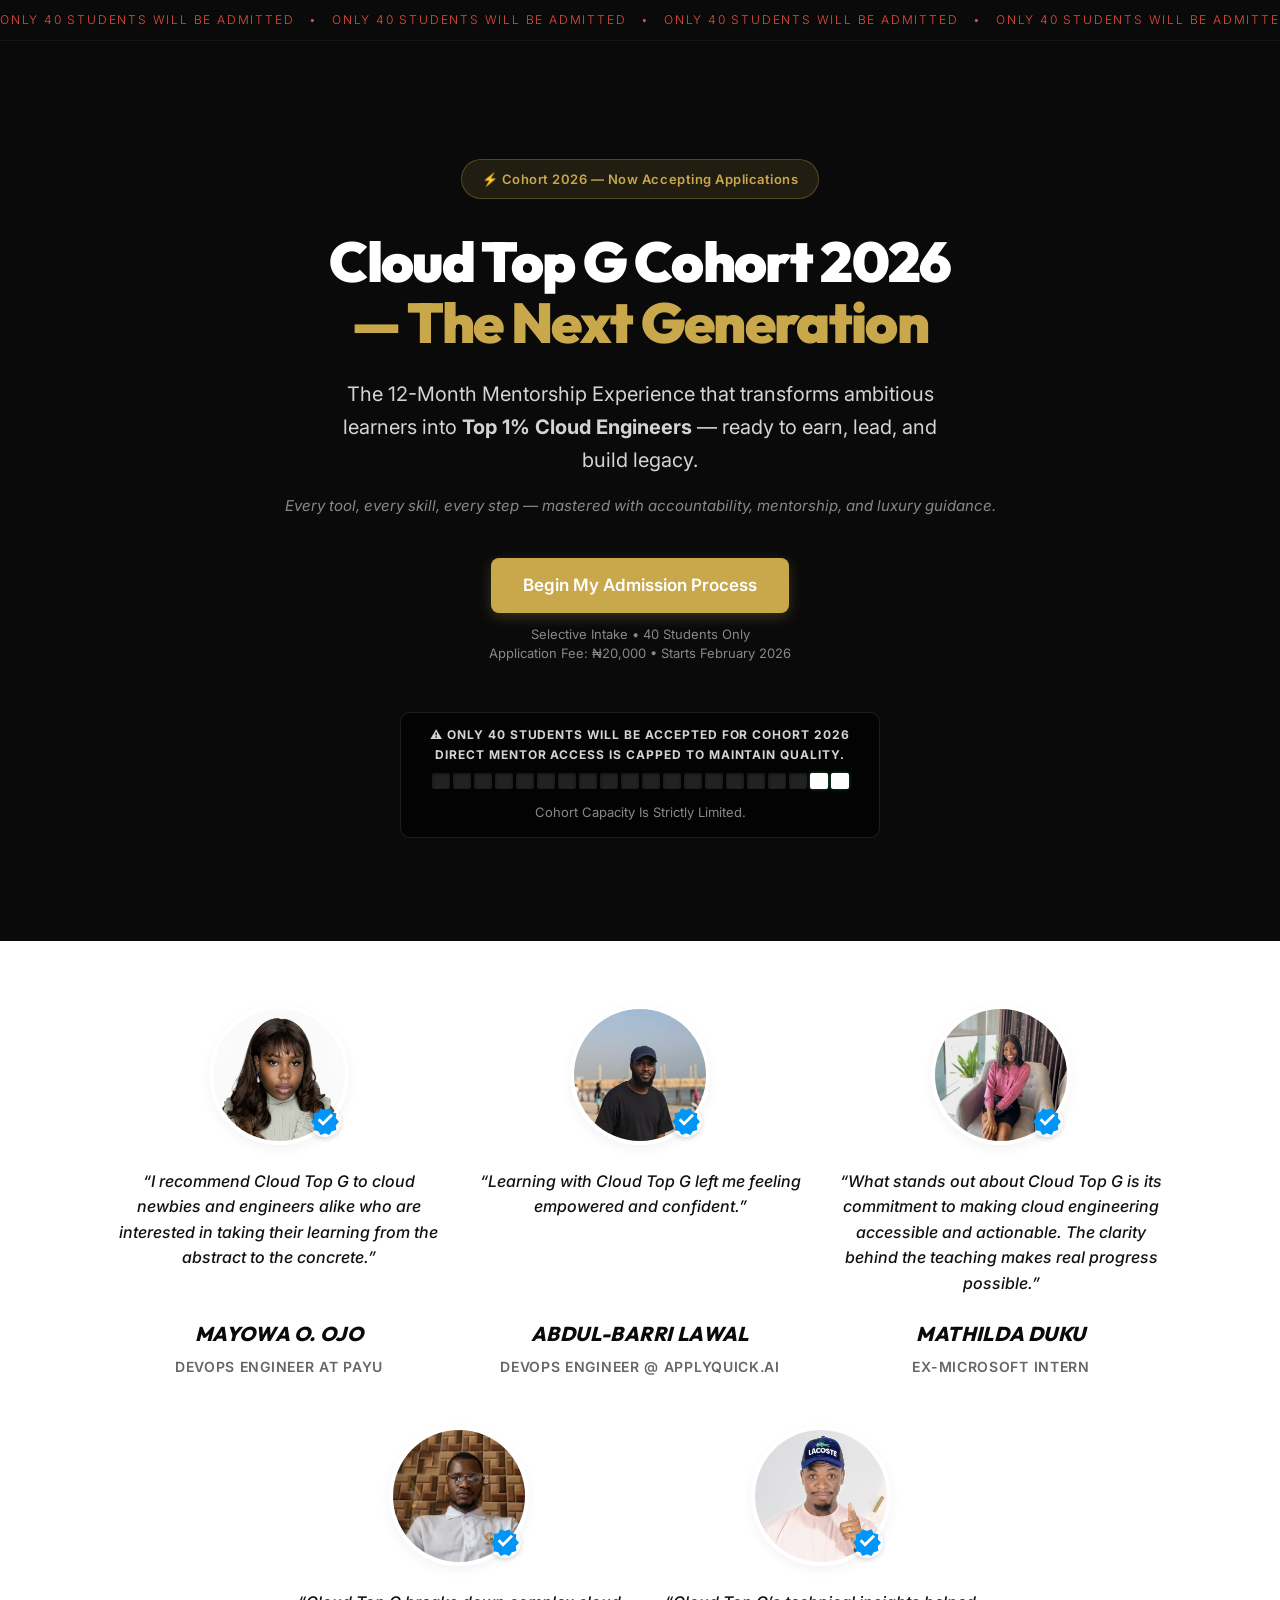
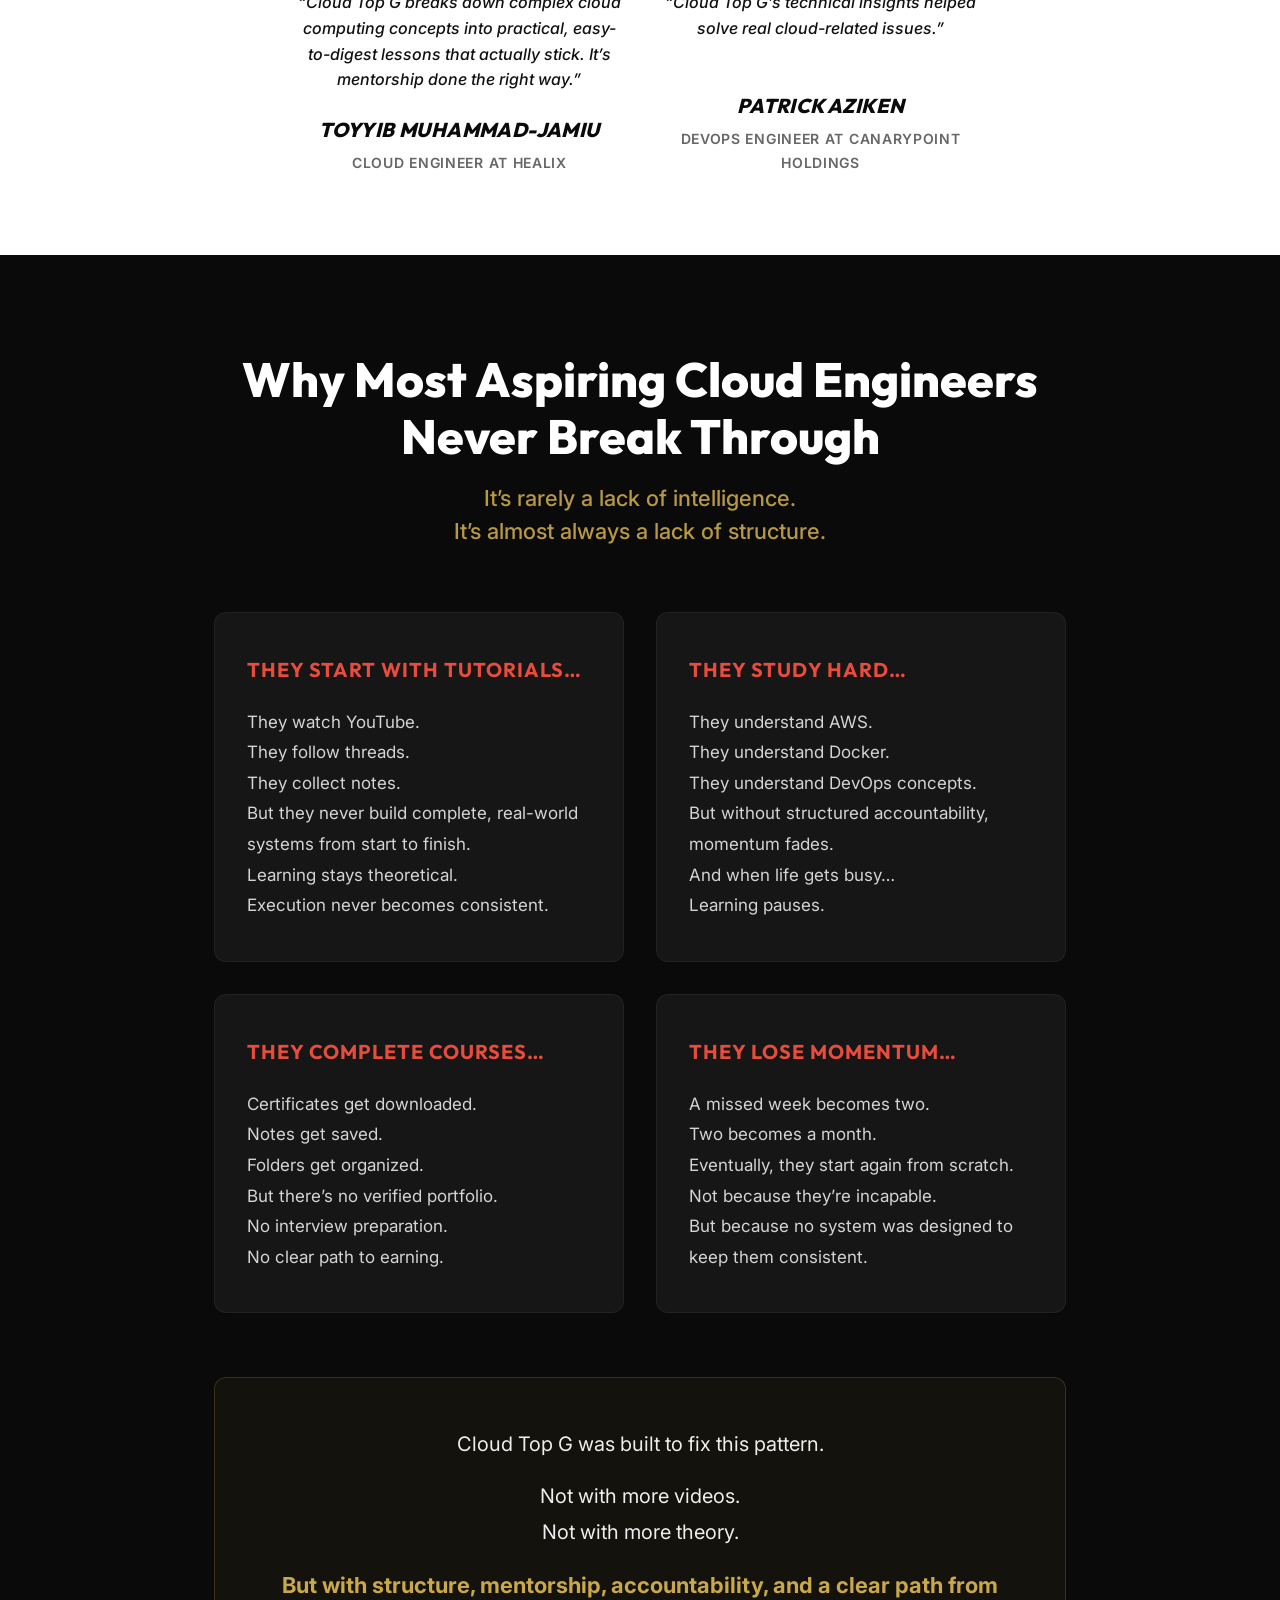
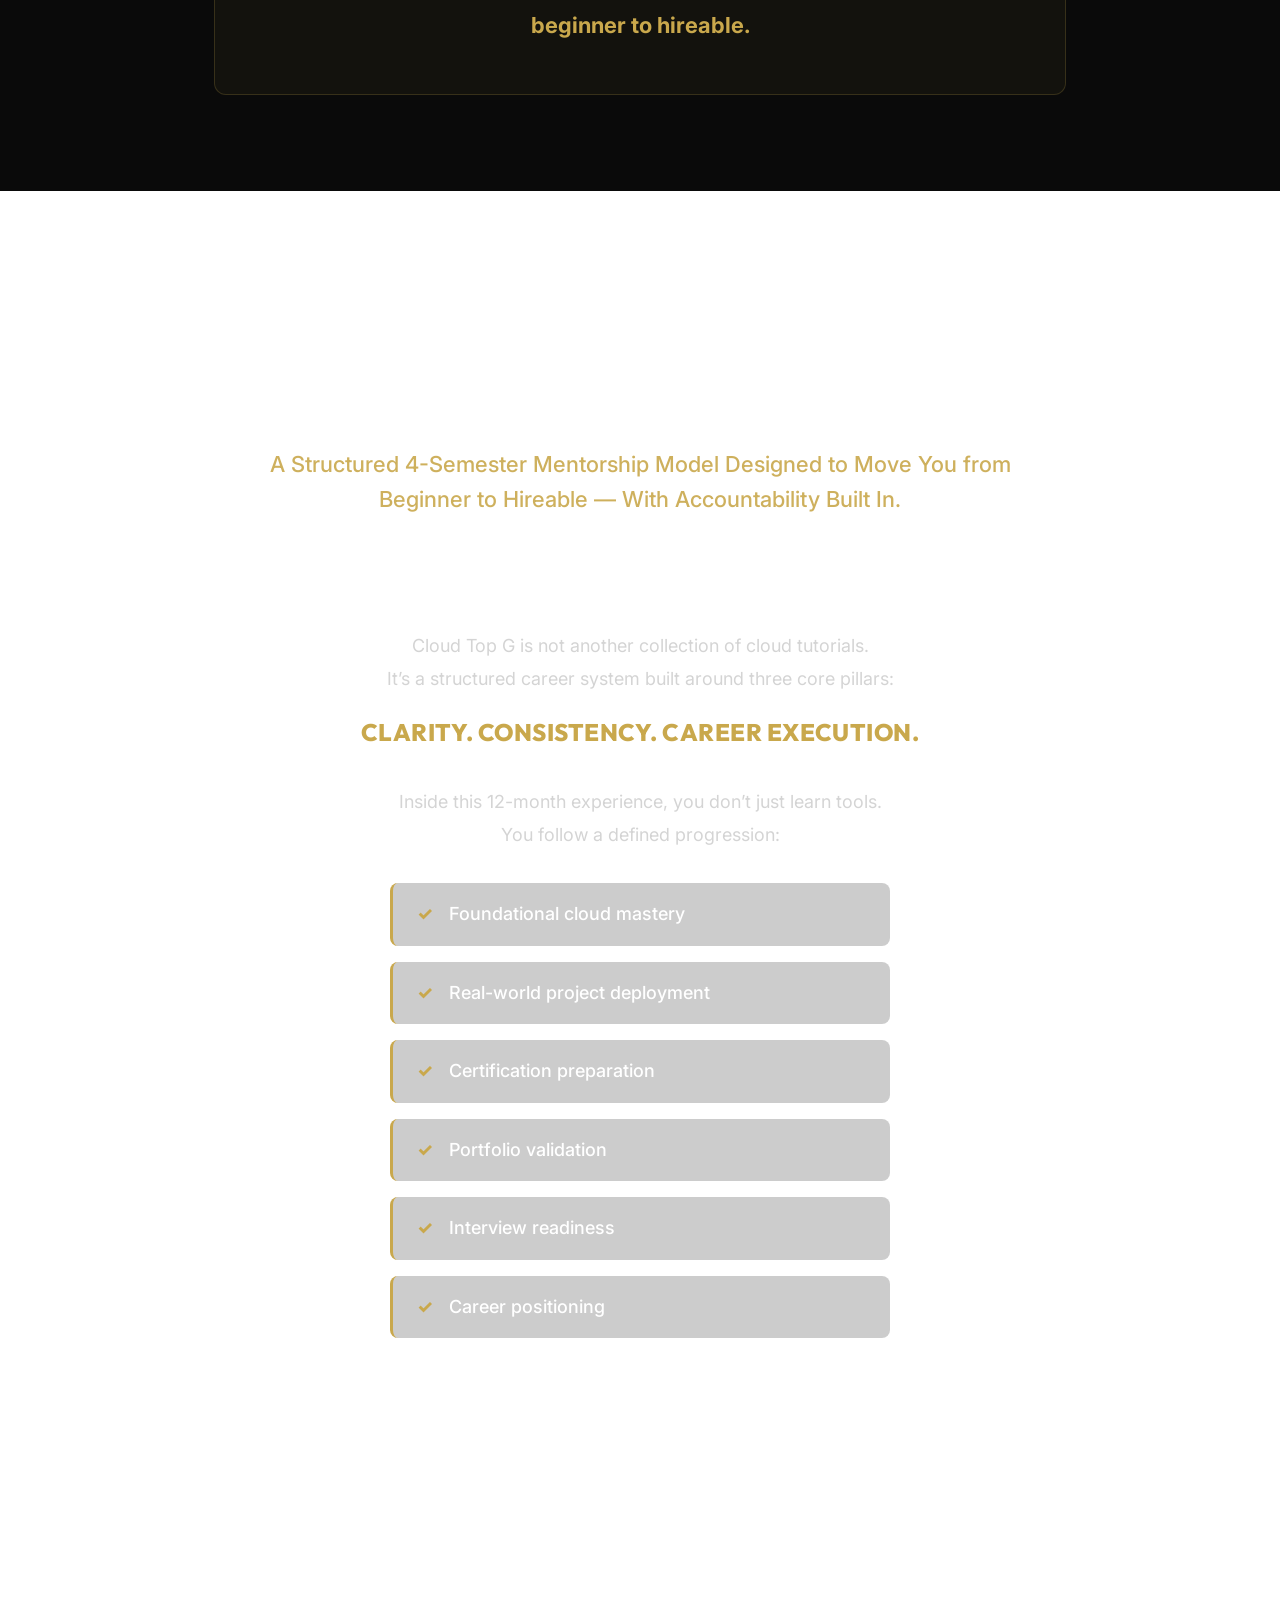
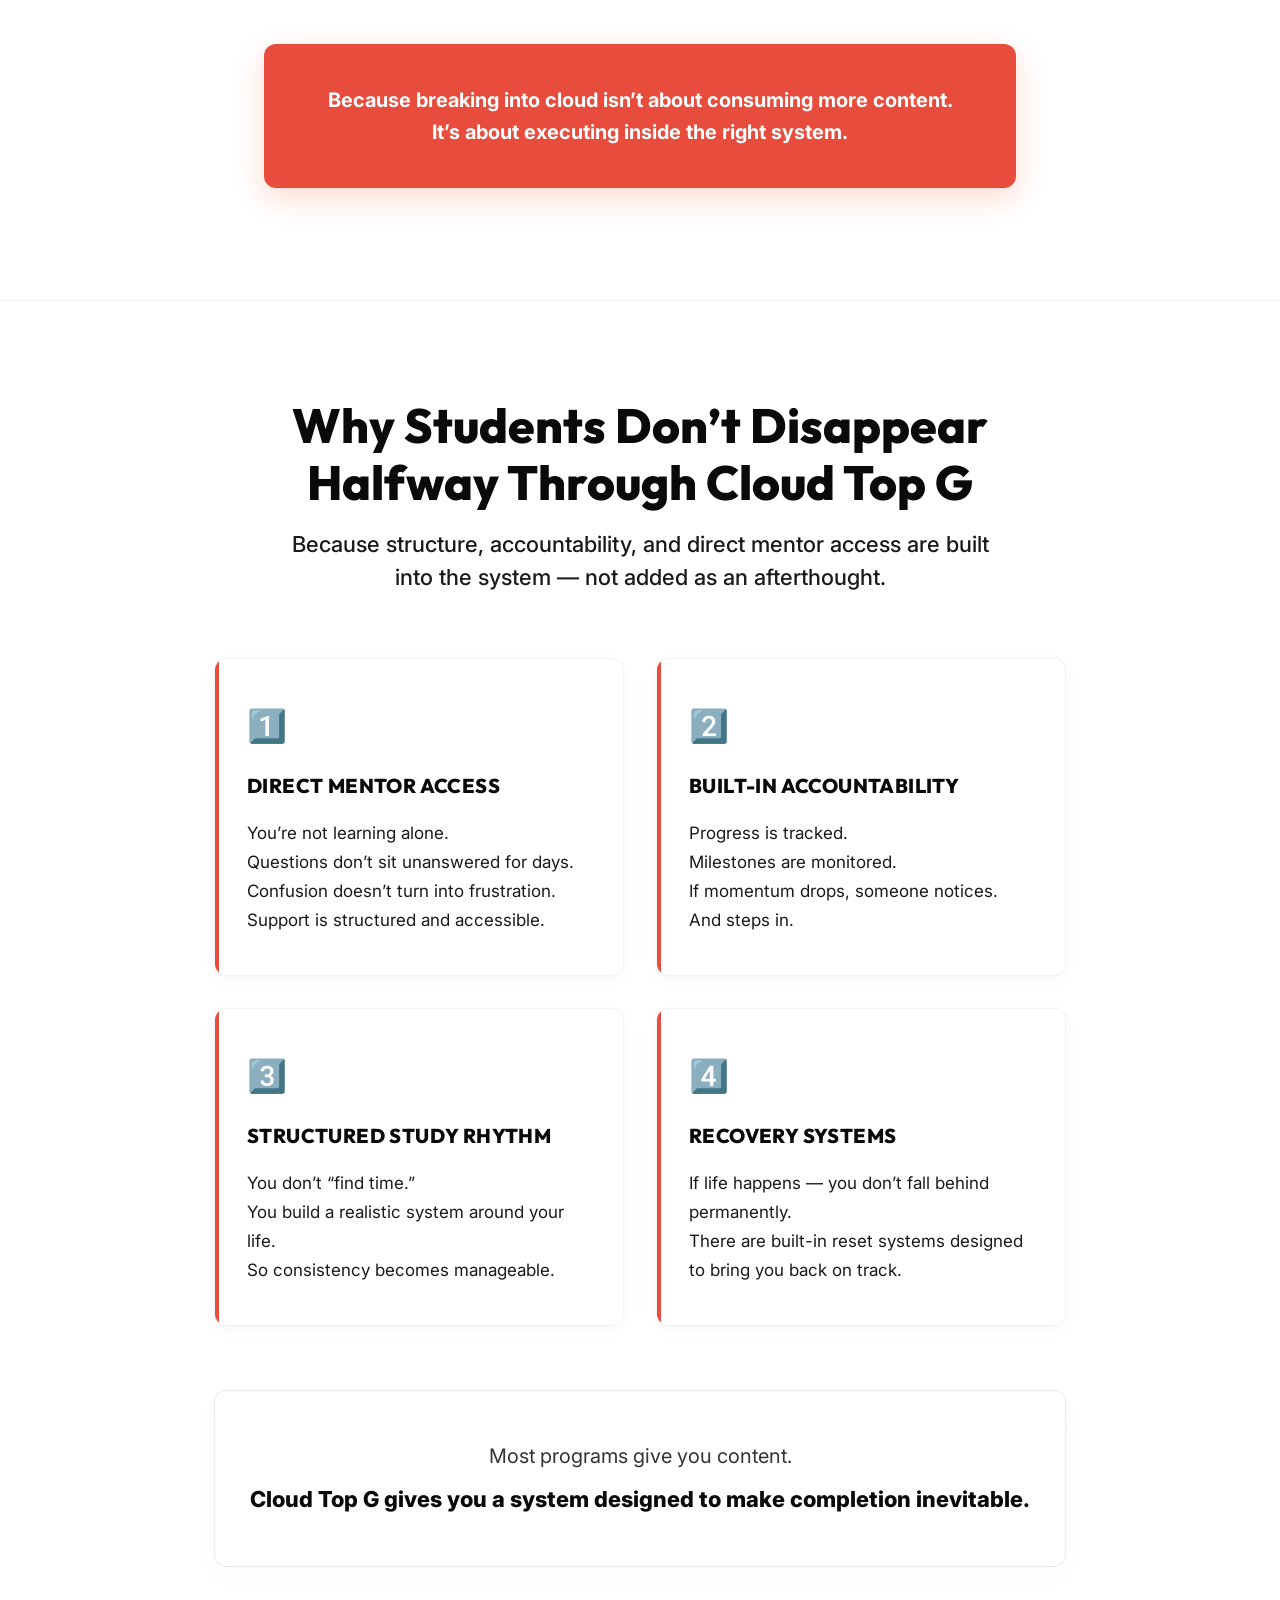
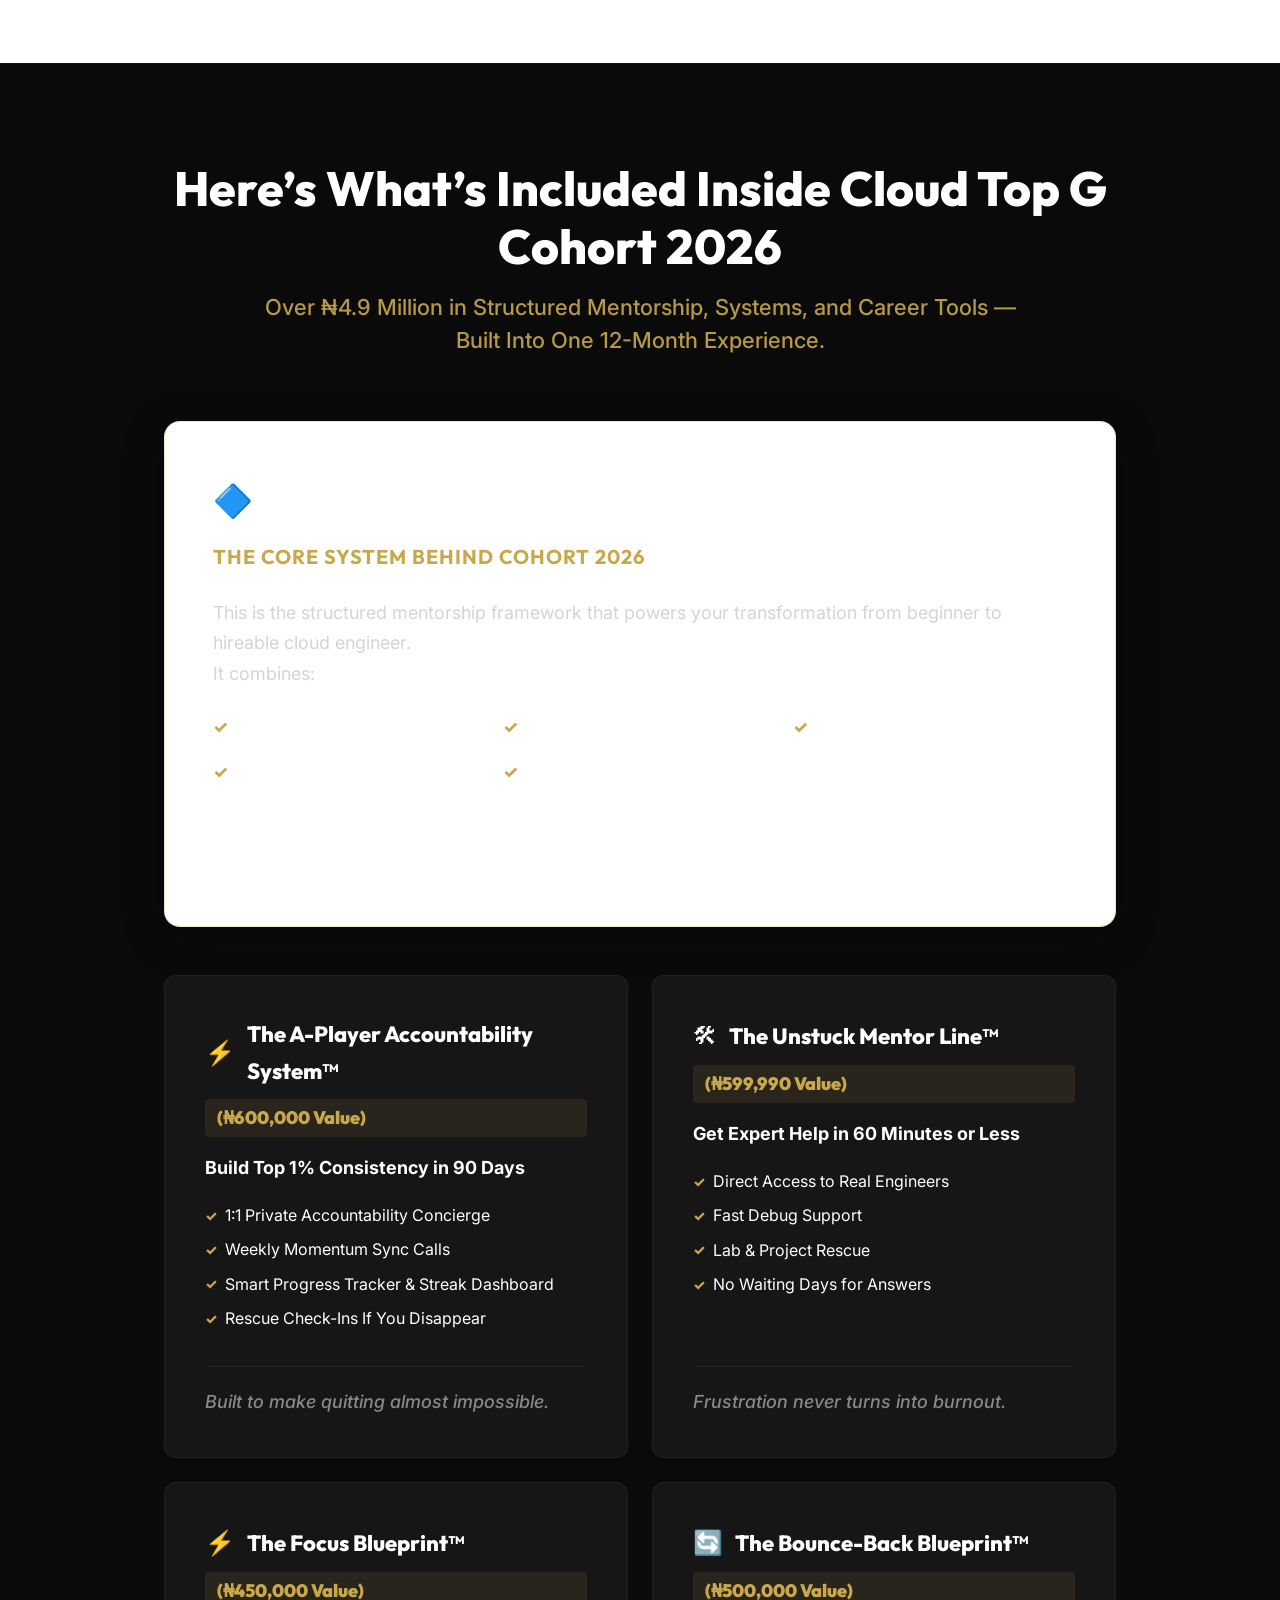
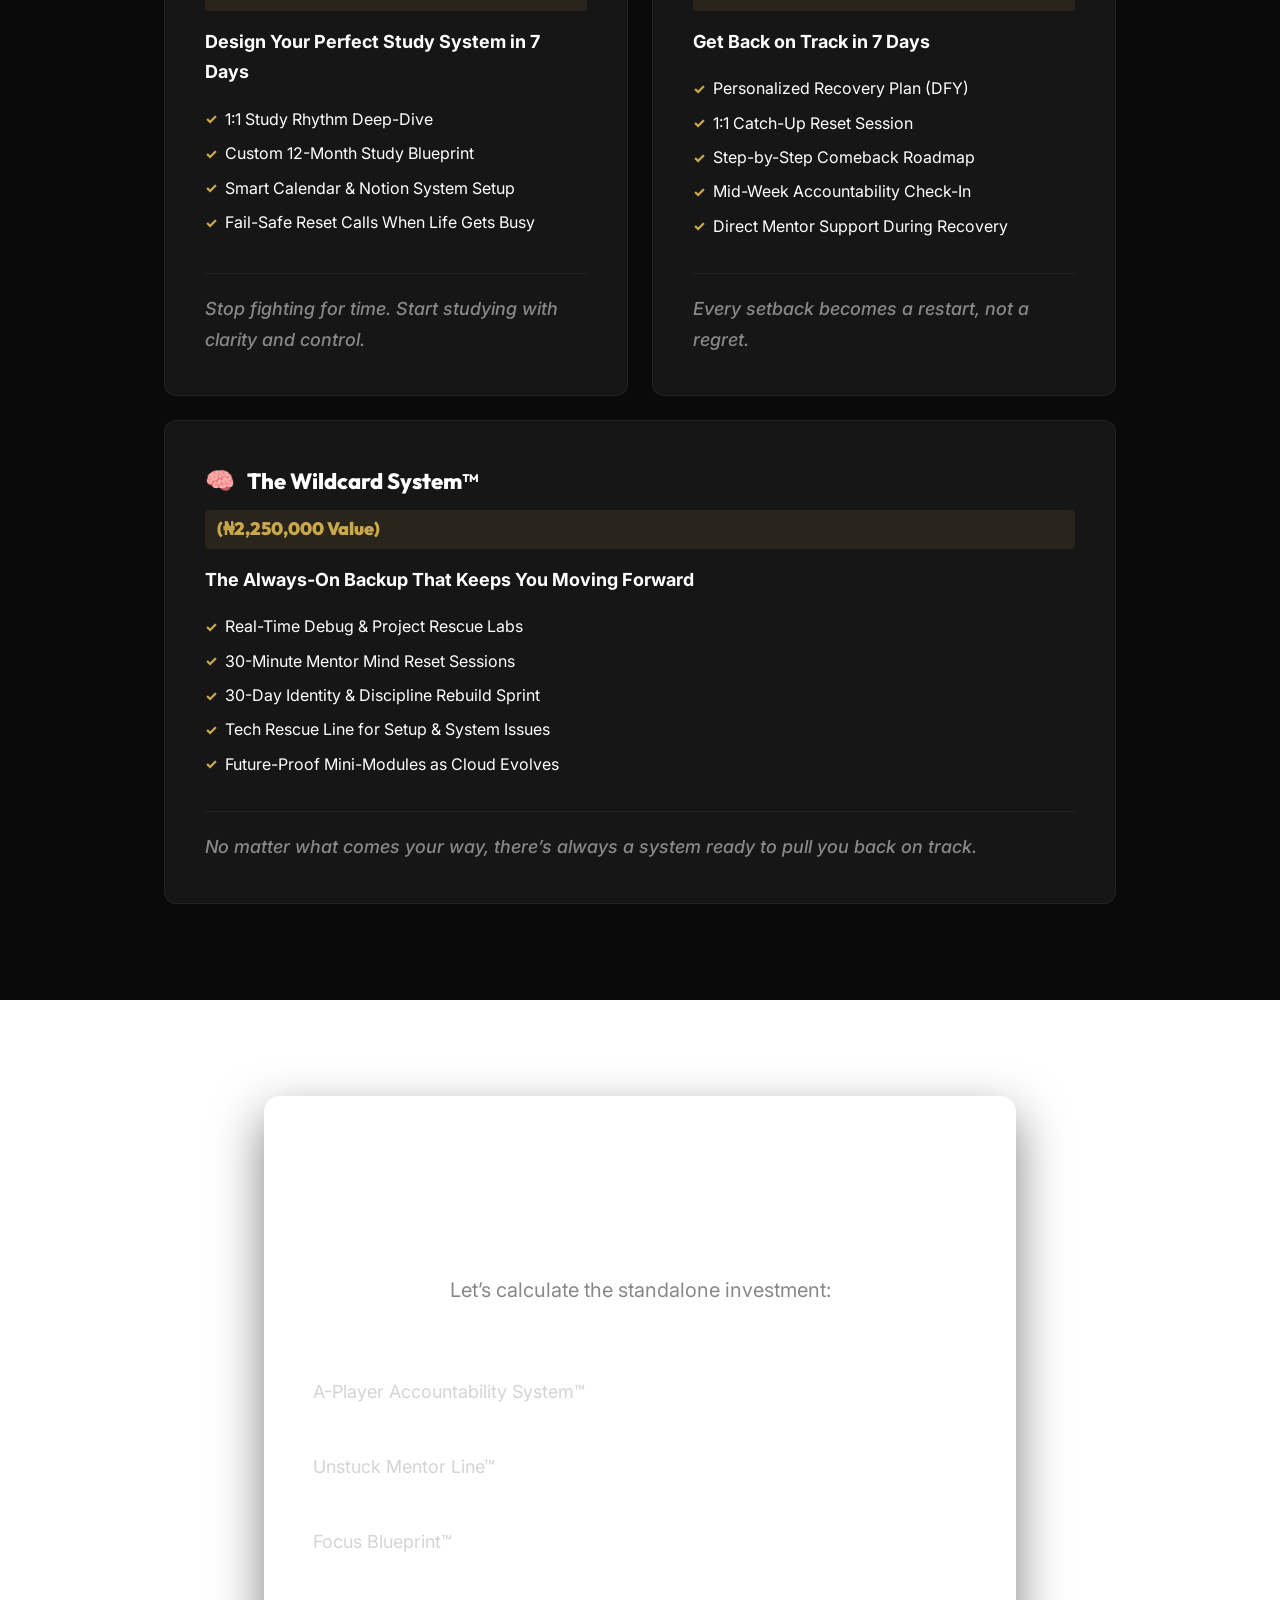
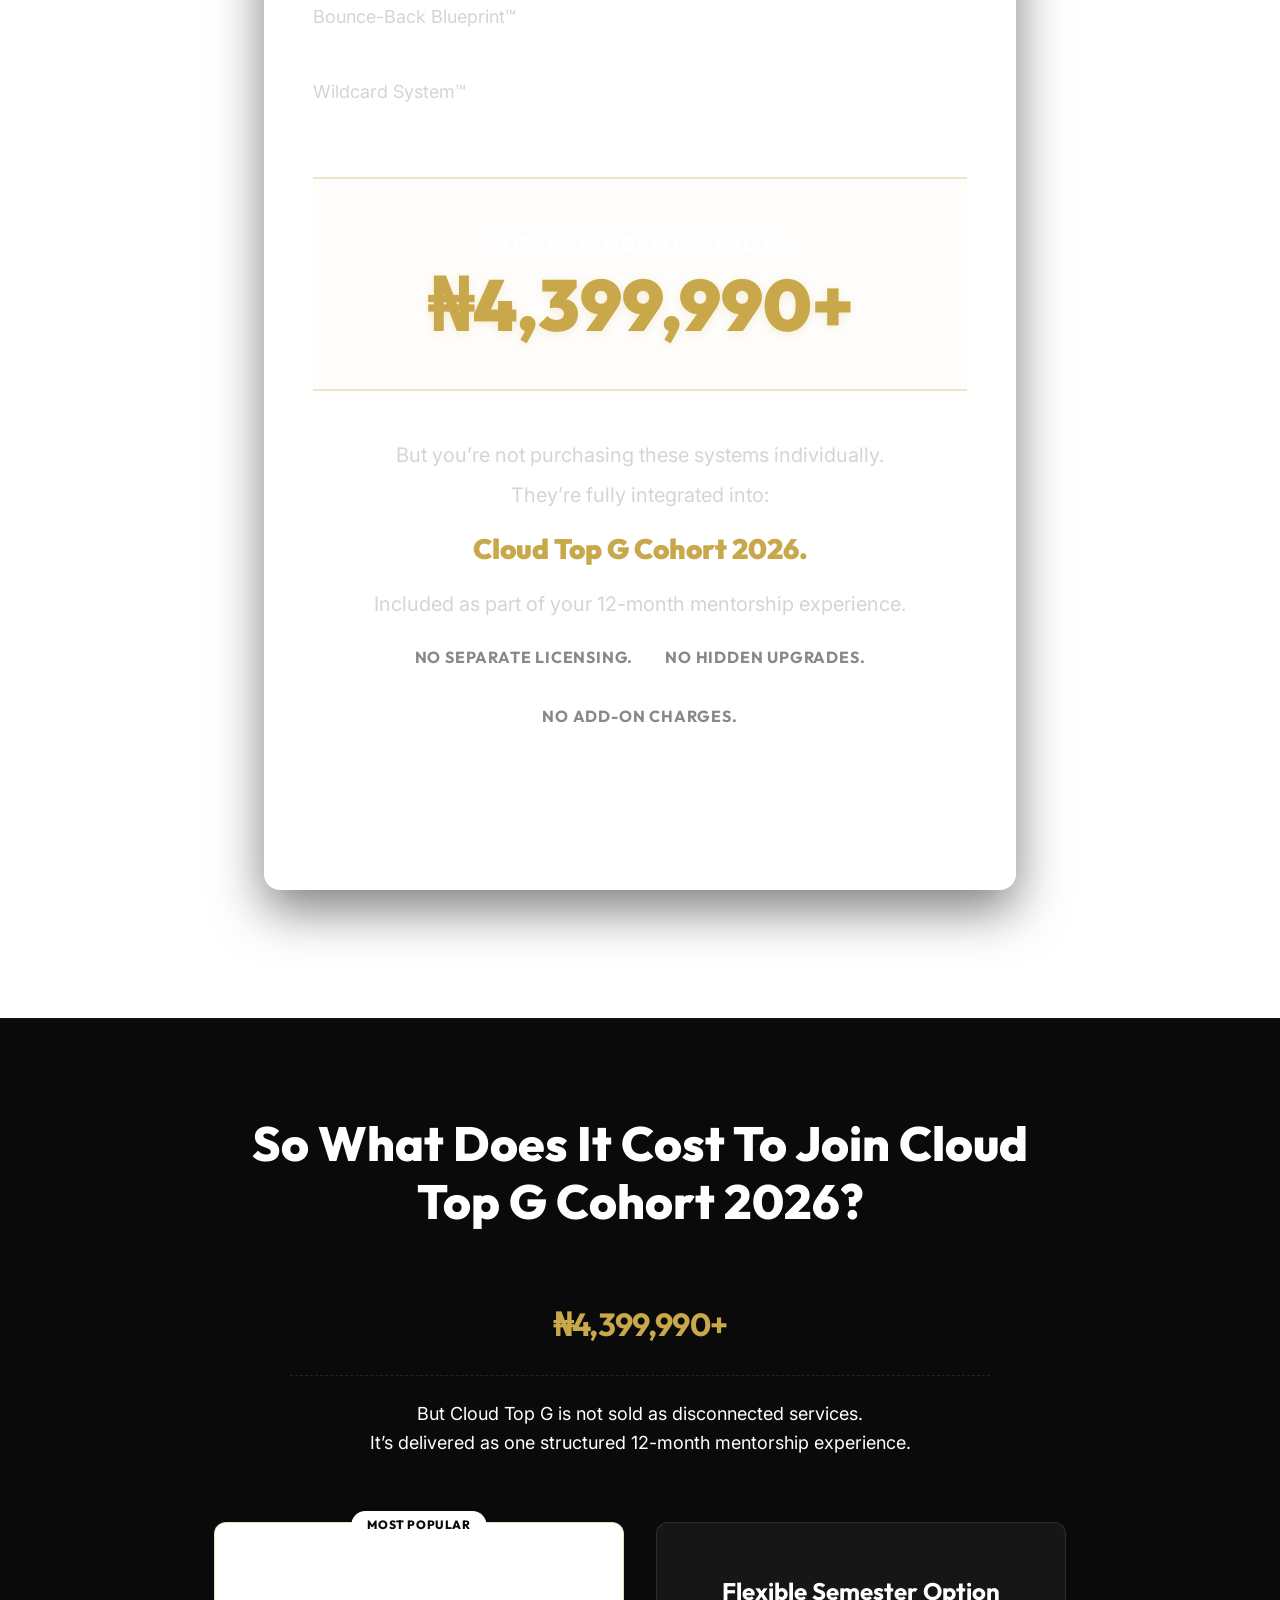
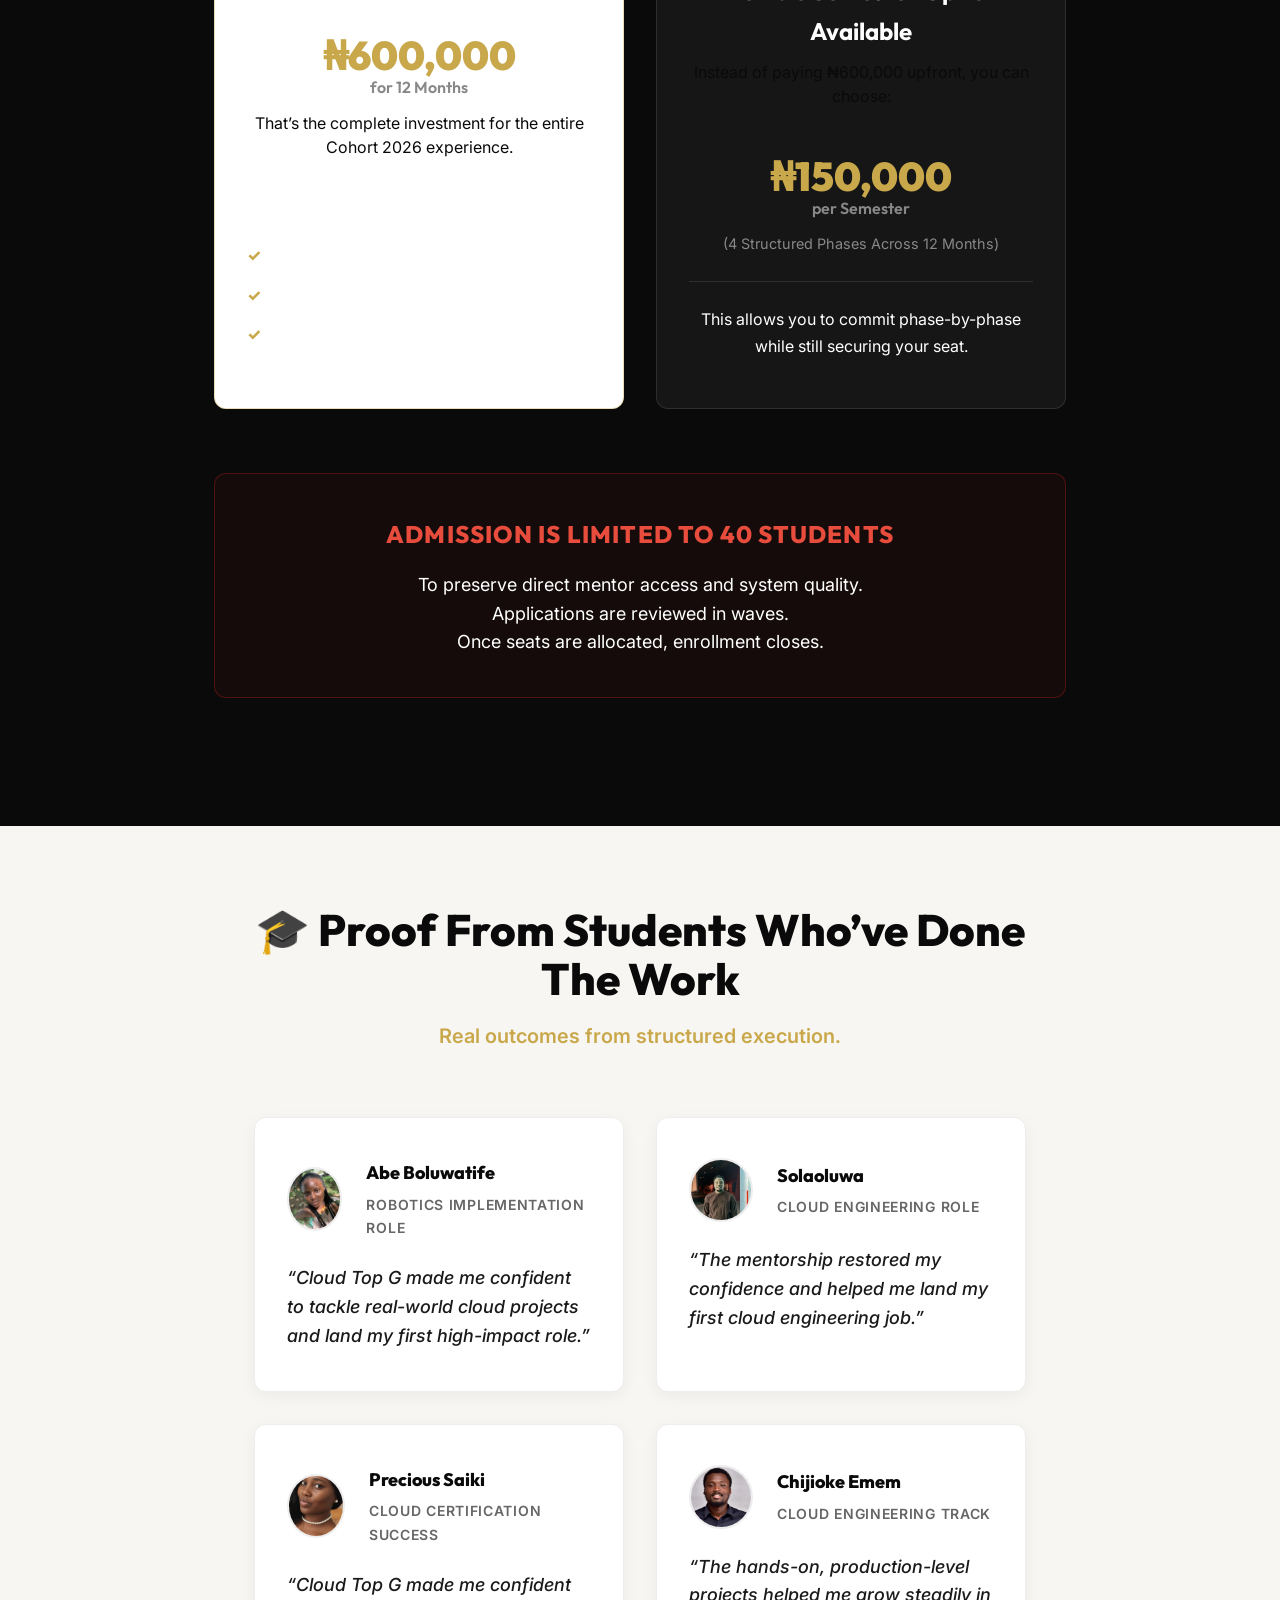
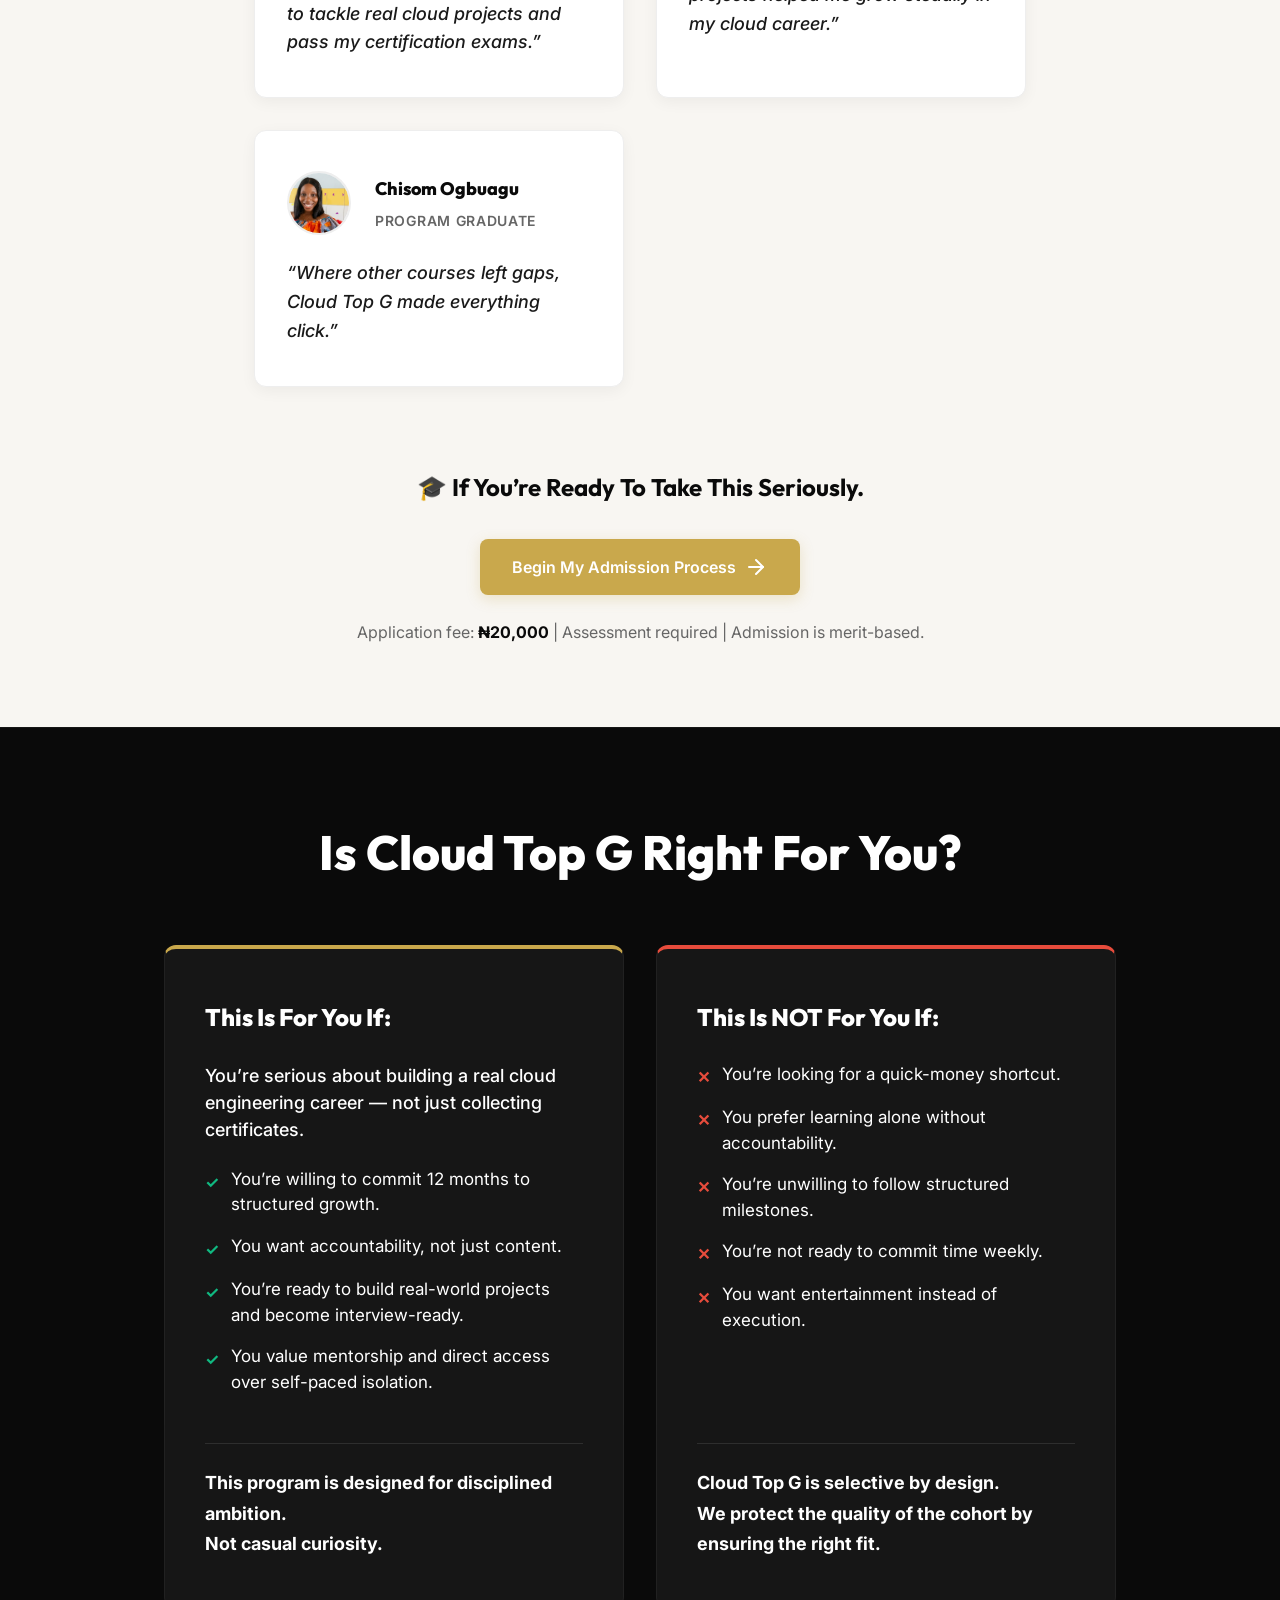
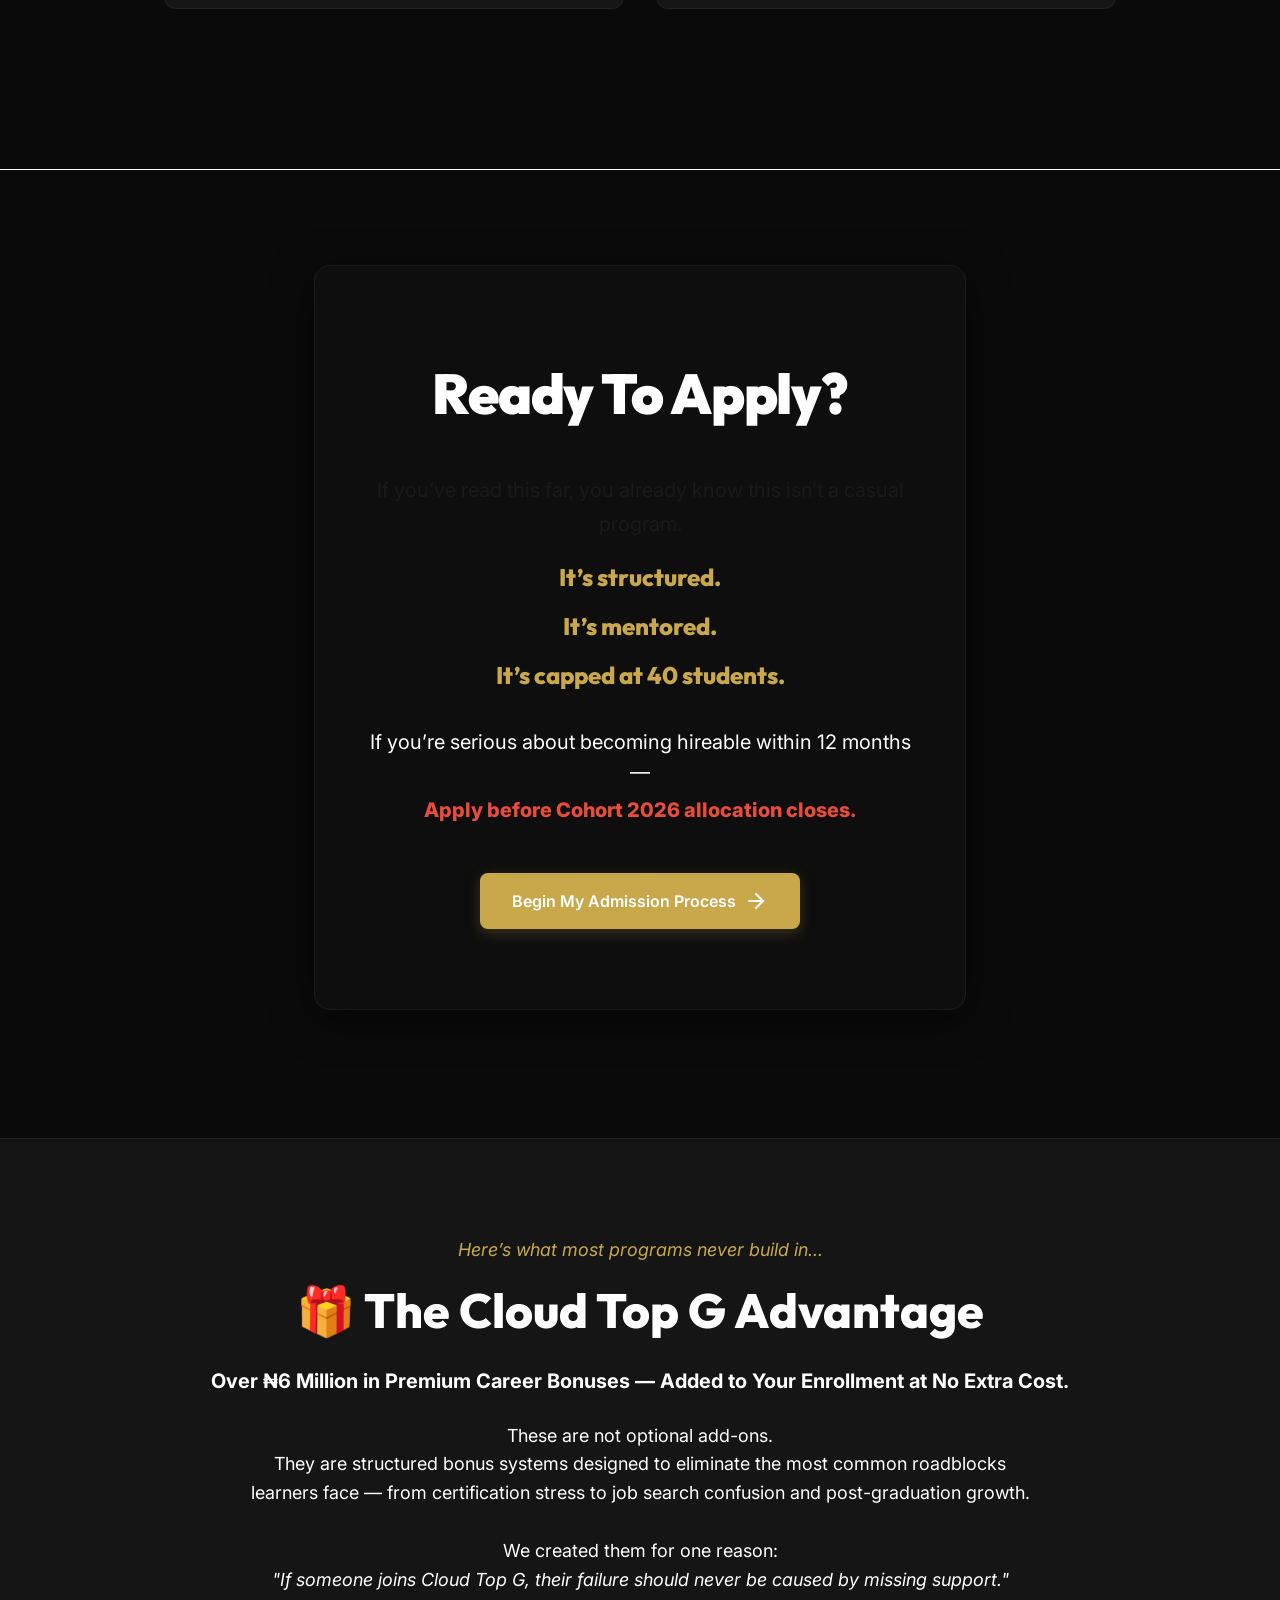
==== index.html @ 8f7044c3 "Add landing page and pre-heading ticker" ====
<!DOCTYPE html>
<html lang="en">

<head>
  <meta charset="UTF-8" />
  <meta name="viewport" content="width=device-width, initial-scale=1.0" />
  <title>Cloud Top G Cohort 2026 — The Next Generation | Become a Top 1% Cloud Engineer</title>
  <meta name="description"
    content="The 12-Month Mentorship Experience that transforms ambitious learners into Top 1% Cloud Engineers. Apply now — limited seats for Cohort 2026." />
  <link rel="preconnect" href="https://fonts.googleapis.com" />
  <link rel="preconnect" href="https://fonts.gstatic.com" crossorigin />
  <link
    href="https://fonts.googleapis.com/css2?family=Inter:wght@400;500;600;700;800;900&family=Outfit:wght@600;700;800;900&display=swap"
    rel="stylesheet" />
  <link rel="stylesheet" href="style.css" />
</head>

<body>

  <!-- ═══════════════════════════════════════════════════════════ -->
  <!-- PRE-HEADING TICKER                                          -->
  <!-- ═══════════════════════════════════════════════════════════ -->
  <div class="pre-heading-ticker">
    <div class="pre-heading-ticker__text">
      Only 40 Students Will Be Admitted &nbsp; • &nbsp; Only 40 Students Will Be Admitted &nbsp; • &nbsp; Only 40
      Students Will Be Admitted &nbsp; • &nbsp; Only 40 Students Will Be Admitted
    </div>
  </div>

  <!-- ═══════════════════════════════════════════════════════════ -->
  <!-- SECTION 1 — THE HOOK (Hero)                                -->
  <!-- ═══════════════════════════════════════════════════════════ -->
  <section id="hero" class="hero">
    <div class="hero__glow"></div>
    <div class="container hero__inner">
      <span class="hero__badge">⚡ Cohort 2026 — Now Accepting Applications</span>
      <h1 class="hero__headline">
        Cloud Top G Cohort 2026<br />
        <span class="gold-text">— The Next Generation</span>
      </h1>
      <p class="hero__subheadline">
        The 12-Month Mentorship Experience that transforms ambitious learners into <strong>Top 1% Cloud
          Engineers</strong> — ready to earn, lead, and build legacy.
      </p>
      <p class="hero__brandline">
        Every tool, every skill, every step — mastered with accountability, mentorship, and luxury guidance.
      </p>
      <a href="#apply" class="btn btn--primary btn--lg hero__cta">
        Begin My Admission Process
      </a>
      <p class="hero__microcopy" style="margin-top: 0.75rem; margin-bottom: 2rem; line-height: 1.5;">
        Selective Intake • 40 Students Only<br />
        Application Fee: ₦20,000 • Starts February 2026
      </p>
      <div class="urgency-banner">
        <p class="urgency-banner__text">
          ⚠️ Only 40 Students Will Be Accepted for Cohort 2026<br />
          Direct Mentor Access Is Capped to Maintain Quality.
        </p>
        <div class="battery-meter">
          <!-- 18 Dark Segments -->
          <span class="battery-block filled"></span>
          <span class="battery-block filled"></span>
          <span class="battery-block filled"></span>
          <span class="battery-block filled"></span>
          <span class="battery-block filled"></span>
          <span class="battery-block filled"></span>
          <span class="battery-block filled"></span>
          <span class="battery-block filled"></span>
          <span class="battery-block filled"></span>
          <span class="battery-block filled"></span>
          <span class="battery-block filled"></span>
          <span class="battery-block filled"></span>
          <span class="battery-block filled"></span>
          <span class="battery-block filled"></span>
          <span class="battery-block filled"></span>
          <span class="battery-block filled"></span>
          <span class="battery-block filled"></span>
          <span class="battery-block filled"></span>
          <!-- 2 Green Segments -->
          <span class="battery-block remaining blink">✓</span>
          <span class="battery-block remaining">✓</span>
        </div>
        <p class="hero__microcopy" style="margin-top: 0.75rem; color: var(--gray-400);">Cohort Capacity Is Strictly
          Limited.</p>
      </div>
    </div>
  </section>

  <!-- ═══════════════════════════════════════════════════════════ -->
  <!-- SECTION 1B — REFERENCES / TESTIMONIALS                     -->
  <!-- ═══════════════════════════════════════════════════════════ -->
  <section class="references-section">
    <div class="container references-container">
      <div class="references-grid">
        <!-- Item 1 -->
        <div class="reference-card">
          <div class="reference-card__img-wrap">
            <img src="Tools/References/Mayowa-Ojo.png" alt="Mayowa O. Ojo">
            <div class="verified-badge">
              <svg viewBox="0 0 24 24" fill="none" xmlns="http://www.w3.org/2000/svg">
                <path
                  d="M22.5 12.5L20.1 9.8L20.5 6.2L17.1 5.4L15.3 2.5L12 3.8L8.7 2.5L6.9 5.4L3.5 6.2L3.9 9.8L1.5 12.5L3.9 15.2L3.5 18.8L6.9 19.6L8.7 22.5L12 21.2L15.3 22.5L17.1 19.6L20.5 18.8L20.1 15.2L22.5 12.5Z"
                  fill="#0095F6" />
                <path d="M10.5 15.5L6.5 11.5L8 10L10.5 12.5L16.5 6.5L18 8L10.5 15.5Z" fill="white" />
              </svg>
            </div>
          </div>
          <p class="reference-quote">&ldquo;I recommend Cloud Top G to cloud newbies and engineers alike who are
            interested in taking their learning from the abstract to the concrete.&rdquo;</p>
          <p class="reference-name">MAYOWA O. OJO</p>
          <p class="reference-title">DEVOPS ENGINEER AT PAYU</p>
        </div>

        <!-- Item 2 -->
        <div class="reference-card">
          <div class="reference-card__img-wrap">
            <img src="Tools/References/Abdul-Barri-Lawal.png" alt="Abdul-Barri Lawal">
            <div class="verified-badge">
              <svg viewBox="0 0 24 24" fill="none" xmlns="http://www.w3.org/2000/svg">
                <path
                  d="M22.5 12.5L20.1 9.8L20.5 6.2L17.1 5.4L15.3 2.5L12 3.8L8.7 2.5L6.9 5.4L3.5 6.2L3.9 9.8L1.5 12.5L3.9 15.2L3.5 18.8L6.9 19.6L8.7 22.5L12 21.2L15.3 22.5L17.1 19.6L20.5 18.8L20.1 15.2L22.5 12.5Z"
                  fill="#0095F6" />
                <path d="M10.5 15.5L6.5 11.5L8 10L10.5 12.5L16.5 6.5L18 8L10.5 15.5Z" fill="white" />
              </svg>
            </div>
          </div>
          <p class="reference-quote">&ldquo;Learning with Cloud Top G left me feeling empowered and confident.&rdquo;
          </p>
          <p class="reference-name">ABDUL-BARRI LAWAL</p>
          <p class="reference-title">DEVOPS ENGINEER @ APPLYQUICK.AI</p>
        </div>

        <!-- Item 3 -->
        <div class="reference-card">
          <div class="reference-card__img-wrap">
            <img src="Tools/References/Mathilda-Duku.png" alt="Mathilda Duku">
            <div class="verified-badge">
              <svg viewBox="0 0 24 24" fill="none" xmlns="http://www.w3.org/2000/svg">
                <path
                  d="M22.5 12.5L20.1 9.8L20.5 6.2L17.1 5.4L15.3 2.5L12 3.8L8.7 2.5L6.9 5.4L3.5 6.2L3.9 9.8L1.5 12.5L3.9 15.2L3.5 18.8L6.9 19.6L8.7 22.5L12 21.2L15.3 22.5L17.1 19.6L20.5 18.8L20.1 15.2L22.5 12.5Z"
                  fill="#0095F6" />
                <path d="M10.5 15.5L6.5 11.5L8 10L10.5 12.5L16.5 6.5L18 8L10.5 15.5Z" fill="white" />
              </svg>
            </div>
          </div>
          <p class="reference-quote">&ldquo;What stands out about Cloud Top G is its commitment to making cloud
            engineering accessible and actionable. The clarity behind the teaching makes real progress possible.&rdquo;
          </p>
          <p class="reference-name">MATHILDA DUKU</p>
          <p class="reference-title">EX-MICROSOFT INTERN</p>
        </div>

        <!-- Item 4 -->
        <div class="reference-card">
          <div class="reference-card__img-wrap">
            <img src="Tools/References/Toyyib-Muhammad-Jamiu.png" alt="Toyyib Muhammad-Jamiu">
            <div class="verified-badge">
              <svg viewBox="0 0 24 24" fill="none" xmlns="http://www.w3.org/2000/svg">
                <path
                  d="M22.5 12.5L20.1 9.8L20.5 6.2L17.1 5.4L15.3 2.5L12 3.8L8.7 2.5L6.9 5.4L3.5 6.2L3.9 9.8L1.5 12.5L3.9 15.2L3.5 18.8L6.9 19.6L8.7 22.5L12 21.2L15.3 22.5L17.1 19.6L20.5 18.8L20.1 15.2L22.5 12.5Z"
                  fill="#0095F6" />
                <path d="M10.5 15.5L6.5 11.5L8 10L10.5 12.5L16.5 6.5L18 8L10.5 15.5Z" fill="white" />
              </svg>
            </div>
          </div>
          <p class="reference-quote">&ldquo;Cloud Top G breaks down complex cloud computing concepts into practical,
            easy-to-digest lessons that actually stick. It’s mentorship done the right way.&rdquo;</p>
          <p class="reference-name">TOYYIB MUHAMMAD-JAMIU</p>
          <p class="reference-title">CLOUD ENGINEER AT HEALIX</p>
        </div>

        <!-- Item 5 -->
        <div class="reference-card">
          <div class="reference-card__img-wrap">
            <img src="Tools/References/Patrick-Aziken.png" alt="Patrick Aziken">
            <div class="verified-badge">
              <svg viewBox="0 0 24 24" fill="none" xmlns="http://www.w3.org/2000/svg">
                <path
                  d="M22.5 12.5L20.1 9.8L20.5 6.2L17.1 5.4L15.3 2.5L12 3.8L8.7 2.5L6.9 5.4L3.5 6.2L3.9 9.8L1.5 12.5L3.9 15.2L3.5 18.8L6.9 19.6L8.7 22.5L12 21.2L15.3 22.5L17.1 19.6L20.5 18.8L20.1 15.2L22.5 12.5Z"
                  fill="#0095F6" />
                <path d="M10.5 15.5L6.5 11.5L8 10L10.5 12.5L16.5 6.5L18 8L10.5 15.5Z" fill="white" />
              </svg>
            </div>
          </div>
          <p class="reference-quote">&ldquo;Cloud Top G’s technical insights helped solve real cloud-related
            issues.&rdquo;</p>
          <p class="reference-name">PATRICK AZIKEN</p>
          <p class="reference-title">DEVOPS ENGINEER AT CANARYPOINT HOLDINGS</p>
        </div>
      </div>
    </div>
  </section>

  <!-- ═══════════════════════════════════════════════════════════ -->
  <!-- SECTION 1C — THE PROBLEM PATTERN                           -->
  <!-- ═══════════════════════════════════════════════════════════ -->
  <section class="problem-pattern">
    <div class="container problem-pattern__container">
      <h2 class="problem-pattern__headline">Why Most Aspiring Cloud Engineers Never Break Through</h2>
      <h3 class="problem-pattern__subheading">It’s rarely a lack of intelligence.<br>It’s almost always a lack of
        structure.</h3>

      <div class="problem-pattern__grid">
        <!-- Block 1 -->
        <div class="problem-card fade-in">
          <h4 class="problem-card__heading">They Start With Tutorials…</h4>
          <p class="problem-card__body">
            They watch YouTube.<br>
            They follow threads.<br>
            They collect notes.<br>
            But they never build complete, real-world systems from start to finish.<br>
            Learning stays theoretical.<br>
            Execution never becomes consistent.
          </p>
        </div>

        <!-- Block 2 -->
        <div class="problem-card fade-in">
          <h4 class="problem-card__heading">They Study Hard…</h4>
          <p class="problem-card__body">
            They understand AWS.<br>
            They understand Docker.<br>
            They understand DevOps concepts.<br>
            But without structured accountability, momentum fades.<br>
            And when life gets busy…<br>
            Learning pauses.
          </p>
        </div>

        <!-- Block 3 -->
        <div class="problem-card fade-in">
          <h4 class="problem-card__heading">They Complete Courses…</h4>
          <p class="problem-card__body">
            Certificates get downloaded.<br>
            Notes get saved.<br>
            Folders get organized.<br>
            But there’s no verified portfolio.<br>
            No interview preparation.<br>
            No clear path to earning.
          </p>
        </div>

        <!-- Block 4 -->
        <div class="problem-card fade-in">
          <h4 class="problem-card__heading">They Lose Momentum…</h4>
          <p class="problem-card__body">
            A missed week becomes two.<br>
            Two becomes a month.<br>
            Eventually, they start again from scratch.<br>
            Not because they’re incapable.<br>
            But because no system was designed to keep them consistent.
          </p>
        </div>
      </div>

      <div class="problem-pattern__conclusion fade-in">
        <p>Cloud Top G was built to fix this pattern.</p>
        <p>Not with more videos.<br>Not with more theory.</p>
        <p class="highlight-text">But with structure, mentorship, accountability, and a clear path from beginner to
          hireable.</p>
      </div>
    </div>
  </section>

  <!-- ═══════════════════════════════════════════════════════════ -->
  <!-- SECTION 1D — THE SYSTEM                                    -->
  <!-- ═══════════════════════════════════════════════════════════ -->
  <section class="the-system">
    <div class="container the-system__container">
      <div class="system-header fade-in">
        <h2 class="system-headline">Introducing The Legacy Career Accelerator™</h2>
        <h3 class="system-subheading">A Structured 4-Semester Mentorship Model Designed to Move You from Beginner to
          Hireable — With Accountability Built In.</h3>
      </div>

      <div class="system-body fade-in">
        <p class="system-paragraph">
          Cloud Top G is not another collection of cloud tutorials.<br>
          It’s a structured career system built around three core pillars:<br>
          <span class="highlight-pillars">Clarity. Consistency. Career Execution.</span>
        </p>

        <p class="system-paragraph">
          Inside this 12-month experience, you don’t just learn tools.<br>
          You follow a defined progression:
        </p>

        <ul class="system-progression-list">
          <li><span class="check-icon">✓</span> Foundational cloud mastery</li>
          <li><span class="check-icon">✓</span> Real-world project deployment</li>
          <li><span class="check-icon">✓</span> Certification preparation</li>
          <li><span class="check-icon">✓</span> Portfolio validation</li>
          <li><span class="check-icon">✓</span> Interview readiness</li>
          <li><span class="check-icon">✓</span> Career positioning</li>
        </ul>
      </div>

      <div class="system-milestones fade-in">
        <p>Every semester builds on the last.</p>
        <p>Every milestone is tracked.</p>
        <p>Every student is supported.</p>
      </div>

      <div class="system-transition fade-in">
        <p>Because breaking into cloud isn’t about consuming more content.<br>It’s about executing inside the right
          system.</p>
      </div>
    </div>
  </section>

  <!-- ═══════════════════════════════════════════════════════════ -->
  <!-- SECTION 1E — WHY STUDENTS FINISH                           -->
  <!-- ═══════════════════════════════════════════════════════════ -->
  <section class="why-finish">
    <div class="container why-finish__container">
      <div class="why-finish__header fade-in">
        <h2 class="why-finish__headline">Why Students Don’t Disappear Halfway Through Cloud Top G</h2>
        <p class="why-finish__subheading">Because structure, accountability, and direct mentor access are built into the
          system — not added as an afterthought.</p>
      </div>

      <div class="why-finish__grid">
        <!-- Card 1 -->
        <div class="finish-card fade-in">
          <div class="finish-card__badge">1️⃣</div>
          <h4 class="finish-card__heading">Direct Mentor Access</h4>
          <p class="finish-card__body">
            You’re not learning alone.<br>
            Questions don’t sit unanswered for days.<br>
            Confusion doesn’t turn into frustration.<br>
            Support is structured and accessible.
          </p>
        </div>

        <!-- Card 2 -->
        <div class="finish-card fade-in">
          <div class="finish-card__badge">2️⃣</div>
          <h4 class="finish-card__heading">Built-In Accountability</h4>
          <p class="finish-card__body">
            Progress is tracked.<br>
            Milestones are monitored.<br>
            If momentum drops, someone notices.<br>
            And steps in.
          </p>
        </div>

        <!-- Card 3 -->
        <div class="finish-card fade-in">
          <div class="finish-card__badge">3️⃣</div>
          <h4 class="finish-card__heading">Structured Study Rhythm</h4>
          <p class="finish-card__body">
            You don’t “find time.”<br>
            You build a realistic system around your life.<br>
            So consistency becomes manageable.
          </p>
        </div>

        <!-- Card 4 -->
        <div class="finish-card fade-in">
          <div class="finish-card__badge">4️⃣</div>
          <h4 class="finish-card__heading">Recovery Systems</h4>
          <p class="finish-card__body">
            If life happens — you don’t fall behind permanently.<br>
            There are built-in reset systems designed to bring you back on track.
          </p>
        </div>
      </div>

      <div class="why-finish__transition fade-in">
        <p>Most programs give you content.</p>
        <p class="highlight-bold">Cloud Top G gives you a system designed to make completion inevitable.</p>
      </div>
    </div>
  </section>

  <!-- ═══════════════════════════════════════════════════════════ -->
  <!-- SECTION 1F — WHAT YOU GET INSIDE                           -->
  <!-- ═══════════════════════════════════════════════════════════ -->
  <section class="what-you-get">
    <div class="container what-you-get__container">
      <div class="what-you-get__header fade-in">
        <h2 class="what-you-get__headline">Here’s What’s Included Inside Cloud Top G Cohort 2026</h2>
        <p class="what-you-get__subheading">Over ₦4.9 Million in Structured Mentorship, Systems, and Career Tools —
          Built Into One 12-Month Experience.</p>
      </div>

      <!-- Core System Banner -->
      <div class="core-system-card fade-in">
        <div class="core-system-card__header">
          <span class="core-icon">🔷</span>
          <h3>The Legacy Career Accelerator™</h3>
        </div>
        <p class="core-system-card__subtitle">The Core System Behind Cohort 2026</p>
        <p class="core-system-card__desc">This is the structured mentorship framework that powers your transformation
          from beginner to hireable cloud engineer.<br>It combines:</p>
        <ul class="core-system-card__list">
          <li><span class="check-icon">✓</span> Direct mentor access</li>
          <li><span class="check-icon">✓</span> Structured accountability</li>
          <li><span class="check-icon">✓</span> Real-world project execution</li>
          <li><span class="check-icon">✓</span> Certification preparation</li>
          <li><span class="check-icon">✓</span> Career positioning systems</li>
        </ul>
        <p class="core-system-card__footer">All integrated into one guided experience.</p>
      </div>

      <!-- Systems Grid -->
      <div class="systems-grid">

        <!-- System 1 -->
        <div class="get-card fade-in">
          <div class="get-card__header">
            <span class="get-card__icon">⚡</span>
            <h4 class="get-card__title">The A-Player Accountability System™</h4>
          </div>
          <span class="system-value">(₦600,000 Value)</span>
          <p class="get-card__subtitle">Build Top 1% Consistency in 90 Days</p>
          <ul class="get-card__list">
            <li><span class="check-icon">✓</span> 1:1 Private Accountability Concierge</li>
            <li><span class="check-icon">✓</span> Weekly Momentum Sync Calls</li>
            <li><span class="check-icon">✓</span> Smart Progress Tracker & Streak Dashboard</li>
            <li><span class="check-icon">✓</span> Rescue Check-Ins If You Disappear</li>
          </ul>
          <p class="get-card__footer">Built to make quitting almost impossible.</p>
        </div>

        <!-- System 2 -->
        <div class="get-card fade-in">
          <div class="get-card__header">
            <span class="get-card__icon">🛠</span>
            <h4 class="get-card__title">The Unstuck Mentor Line™</h4>
          </div>
          <span class="system-value">(₦599,990 Value)</span>
          <p class="get-card__subtitle">Get Expert Help in 60 Minutes or Less</p>
          <ul class="get-card__list">
            <li><span class="check-icon">✓</span> Direct Access to Real Engineers</li>
            <li><span class="check-icon">✓</span> Fast Debug Support</li>
            <li><span class="check-icon">✓</span> Lab & Project Rescue</li>
            <li><span class="check-icon">✓</span> No Waiting Days for Answers</li>
          </ul>
          <p class="get-card__footer">Frustration never turns into burnout.</p>
        </div>

        <!-- System 3 -->
        <div class="get-card fade-in">
          <div class="get-card__header">
            <span class="get-card__icon">⚡</span> <!-- Note: user provided ⚡ again, using it -->
            <h4 class="get-card__title">The Focus Blueprint™</h4>
          </div>
          <span class="system-value">(₦450,000 Value)</span>
          <p class="get-card__subtitle">Design Your Perfect Study System in 7 Days</p>
          <ul class="get-card__list">
            <li><span class="check-icon">✓</span> 1:1 Study Rhythm Deep-Dive</li>
            <li><span class="check-icon">✓</span> Custom 12-Month Study Blueprint</li>
            <li><span class="check-icon">✓</span> Smart Calendar & Notion System Setup</li>
            <li><span class="check-icon">✓</span> Fail-Safe Reset Calls When Life Gets Busy</li>
          </ul>
          <p class="get-card__footer">Stop fighting for time. Start studying with clarity and control.</p>
        </div>

        <!-- System 4 -->
        <div class="get-card fade-in">
          <div class="get-card__header">
            <span class="get-card__icon">🔄</span>
            <h4 class="get-card__title">The Bounce-Back Blueprint™</h4>
          </div>
          <span class="system-value">(₦500,000 Value)</span>
          <p class="get-card__subtitle">Get Back on Track in 7 Days</p>
          <ul class="get-card__list">
            <li><span class="check-icon">✓</span> Personalized Recovery Plan (DFY)</li>
            <li><span class="check-icon">✓</span> 1:1 Catch-Up Reset Session</li>
            <li><span class="check-icon">✓</span> Step-by-Step Comeback Roadmap</li>
            <li><span class="check-icon">✓</span> Mid-Week Accountability Check-In</li>
            <li><span class="check-icon">✓</span> Direct Mentor Support During Recovery</li>
          </ul>
          <p class="get-card__footer">Every setback becomes a restart, not a regret.</p>
        </div>

        <!-- System 5 -->
        <div class="get-card get-card--full fade-in">
          <div class="get-card__header">
            <span class="get-card__icon">🧠</span>
            <h4 class="get-card__title">The Wildcard System™</h4>
          </div>
          <span class="system-value">(₦2,250,000 Value)</span>
          <p class="get-card__subtitle">The Always-On Backup That Keeps You Moving Forward</p>
          <ul class="get-card__list">
            <li><span class="check-icon">✓</span> Real-Time Debug & Project Rescue Labs</li>
            <li><span class="check-icon">✓</span> 30-Minute Mentor Mind Reset Sessions</li>
            <li><span class="check-icon">✓</span> 30-Day Identity & Discipline Rebuild Sprint</li>
            <li><span class="check-icon">✓</span> Tech Rescue Line for Setup & System Issues</li>
            <li><span class="check-icon">✓</span> Future-Proof Mini-Modules as Cloud Evolves</li>
          </ul>
          <p class="get-card__footer">No matter what comes your way, there’s always a system ready to pull you back on
            track.</p>
        </div>

      </div>
    </div>
  </section>

  <!-- ═══════════════════════════════════════════════════════════ -->
  <!-- SECTION 1G — THE TOTAL VALUE                               -->
  <!-- ═══════════════════════════════════════════════════════════ -->
  <section class="total-value-section">
    <div class="container total-value__container">
      <div class="total-value__box fade-in">
        <h2 class="total-value__headline">If You Had To Build This Level of Support Separately…</h2>
        <p class="total-value__subheading">Let’s calculate the standalone investment:</p>

        <ul class="value-breakdown-list">
          <li>
            <span class="vf-item">A-Player Accountability System™</span>
            <span class="vf-price">₦600,000</span>
          </li>
          <li>
            <span class="vf-item">Unstuck Mentor Line™</span>
            <span class="vf-price">₦599,990</span>
          </li>
          <li>
            <span class="vf-item">Focus Blueprint™</span>
            <span class="vf-price">₦450,000</span>
          </li>
          <li>
            <span class="vf-item">Bounce-Back Blueprint™</span>
            <span class="vf-price">₦500,000</span>
          </li>
          <li>
            <span class="vf-item">Wildcard System™</span>
            <span class="vf-price">₦2,250,000</span>
          </li>
        </ul>

        <div class="total-sum">
          <p class="total-sum__label">Total Standalone Value:</p>
          <p class="total-sum__number">₦4,399,990+</p>
        </div>

        <div class="total-value__conclusion">
          <p>But you’re not purchasing these systems individually.</p>
          <p>They’re fully integrated into:</p>
          <p class="highlight-gold-text">Cloud Top G Cohort 2026.</p>
          <p>Included as part of your 12-month mentorship experience.</p>
          <ul class="no-bs-list">
            <li>No separate licensing.</li>
            <li>No hidden upgrades.</li>
            <li>No add-on charges.</li>
          </ul>
          <p class="highlight-bottom">Just one structured path.</p>
        </div>
      </div>
    </div>
    </div>
  </section>

  <!-- ═══════════════════════════════════════════════════════════ -->
  <!-- SECTION 1H — THE INVESTMENT                                -->
  <!-- ═══════════════════════════════════════════════════════════ -->
  <section class="investment-section">
    <div class="container investment__container">
      <div class="investment__header fade-in">
        <h2 class="investment__headline">So What Does It Cost To Join Cloud Top G Cohort 2026?</h2>
        <p class="investment__context">
          If you were to access these systems separately, you’d be looking at over:<br>
          <strong class="investment__standalone-val">₦4,399,990+</strong>
        </p>
        <p class="investment__transition">
          But Cloud Top G is not sold as disconnected services.<br>
          It’s delivered as one structured 12-month mentorship experience.
        </p>
      </div>

      <div class="investment__pricing-grid">
        <!-- Full Tuition Option -->
        <div class="price-card price-card--primary fade-in">
          <h3 class="price-card__title">Full Program Tuition</h3>
          <p class="price-card__amount">₦600,000 <span class="price-card__term">for 12 Months</span></p>
          <p class="price-card__desc">That’s the complete investment for the entire Cohort 2026 experience.</p>
          <ul class="price-card__guarantee">
            <li><span class="check-icon">✓</span> No upsells.</li>
            <li><span class="check-icon">✓</span> No hidden fees.</li>
            <li><span class="check-icon">✓</span> No surprise charges.</li>
          </ul>
        </div>

        <!-- Semester Option -->
        <div class="price-card price-card--secondary fade-in">
          <h3 class="price-card__title">Flexible Semester Option Available</h3>
          <p class="price-card__desc">Instead of paying ₦600,000 upfront, you can choose:</p>
          <p class="price-card__amount">₦150,000 <span class="price-card__term">per Semester</span></p>
          <p class="price-card__sub-detail">(4 Structured Phases Across 12 Months)</p>
          <p class="price-card__benefit">This allows you to commit phase-by-phase while still securing your seat.</p>
        </div>
      </div>

      <div class="investment-urgency fade-in">
        <h4 class="investment-urgency__headline">Admission Is Limited to 40 Students</h4>
        <p class="investment-urgency__text">
          To preserve direct mentor access and system quality.<br>
          Applications are reviewed in waves.<br>
          Once seats are allocated, enrollment closes.
        </p>
      </div>
    </div>
  </section>

  <!-- ═══════════════════════════════════════════════════════════ -->
  <!-- SECTION 1T — TESTIMONIALS                                   -->
  <!-- ═══════════════════════════════════════════════════════════ -->
  <section class="testimonials-section">
    <div class="container testimonials__container">
      <div class="testimonials__header fade-in">
        <h2 class="testimonials__headline">🎓 Proof From Students Who’ve Done The Work</h2>
        <p class="testimonials__subheading">Real outcomes from structured execution.</p>
      </div>

      <div class="testimonials-grid">
        <!-- Testimonial 1 -->
        <div class="testimonial-card fade-in">
          <div class="testimonial-card__author">
            <img src="./Tools/Testimonials/Abe-Boluwatife.png" alt="Abe Boluwatife" class="testimonial-card__image">
            <div class="testimonial-card__info">
              <h4 class="testimonial-card__name">Abe Boluwatife</h4>
              <p class="testimonial-card__role">Robotics Implementation Role</p>
            </div>
          </div>
          <p class="testimonial-card__quote">“Cloud Top G made me confident to tackle real-world cloud projects and land
            my first high-impact role.”</p>
        </div>

        <!-- Testimonial 2 -->
        <div class="testimonial-card fade-in">
          <div class="testimonial-card__author">
            <img src="./Tools/Testimonials/Solaoluwa.png" alt="Solaoluwa" class="testimonial-card__image">
            <div class="testimonial-card__info">
              <h4 class="testimonial-card__name">Solaoluwa</h4>
              <p class="testimonial-card__role">Cloud Engineering Role</p>
            </div>
          </div>
          <p class="testimonial-card__quote">“The mentorship restored my confidence and helped me land my first cloud
            engineering job.”</p>
        </div>

        <!-- Testimonial 3 -->
        <div class="testimonial-card fade-in">
          <div class="testimonial-card__author">
            <img src="./Tools/Testimonials/Precious-Saiki.png" alt="Precious Saiki" class="testimonial-card__image">
            <div class="testimonial-card__info">
              <h4 class="testimonial-card__name">Precious Saiki</h4>
              <p class="testimonial-card__role">Cloud Certification Success</p>
            </div>
          </div>
          <p class="testimonial-card__quote">“Cloud Top G made me confident to tackle real cloud projects and pass my
            certification exams.”</p>
        </div>

        <!-- Testimonial 4 -->
        <div class="testimonial-card fade-in">
          <div class="testimonial-card__author">
            <img src="./Tools/Testimonials/Chijioke-Emem.png" alt="Chijioke Emem" class="testimonial-card__image">
            <div class="testimonial-card__info">
              <h4 class="testimonial-card__name">Chijioke Emem</h4>
              <p class="testimonial-card__role">Cloud Engineering Track</p>
            </div>
          </div>
          <p class="testimonial-card__quote">“The hands-on, production-level projects helped me grow steadily in my
            cloud career.”</p>
        </div>

        <!-- Testimonial 5 -->
        <div class="testimonial-card fade-in">
          <div class="testimonial-card__author">
            <img src="./Tools/Testimonials/Chisom-Ogbuagu.png" alt="Chisom Ogbuagu" class="testimonial-card__image">
            <div class="testimonial-card__info">
              <h4 class="testimonial-card__name">Chisom Ogbuagu</h4>
              <p class="testimonial-card__role">Program Graduate</p>
            </div>
          </div>
          <p class="testimonial-card__quote">“Where other courses left gaps, Cloud Top G made everything click.”</p>
        </div>
      </div>

      <div class="testimonials__cta fade-in">
        <p class="testimonials__cta-text">🎓 If You’re Ready To Take This Seriously.</p>
        <a href="#payment-modal" class="btn btn--primary btn--large open-modal">
          Begin My Admission Process
          <svg width="24" height="24" viewBox="0 0 24 24" fill="none" stroke="currentColor" stroke-width="2"
            stroke-linecap="round" stroke-linejoin="round">
            <line x1="5" y1="12" x2="19" y2="12"></line>
            <polyline points="12 5 19 12 12 19"></polyline>
          </svg>
        </a>
        <div class="testimonials__cta-meta">
          <p>Application fee: <strong>₦20,000</strong> | Assessment required | Admission is merit-based.</p>
        </div>
      </div>
    </div>
  </section>

  <!-- ═══════════════════════════════════════════════════════════ -->
  <!-- SECTION 1I — IS IT RIGHT FOR YOU                           -->
  <!-- ═══════════════════════════════════════════════════════════ -->
  <section class="right-for-you">
    <div class="container right-for-you__container">
      <div class="right-for-you__header fade-in">
        <h2 class="right-for-you__headline">Is Cloud Top G Right For You?</h2>
      </div>

      <div class="fit-grid">
        <!-- This Is For You Card -->
        <div class="fit-card fit-card--positive fade-in">
          <h3 class="fit-card__headline">This Is For You If:</h3>
          <p class="fit-card__intro">You’re serious about building a real cloud engineering career — not just collecting
            certificates.</p>
          <ul class="fit-card__list">
            <li><span class="fit-icon fit-icon--pos">✓</span> You’re willing to commit 12 months to structured growth.
            </li>
            <li><span class="fit-icon fit-icon--pos">✓</span> You want accountability, not just content.</li>
            <li><span class="fit-icon fit-icon--pos">✓</span> You’re ready to build real-world projects and become
              interview-ready.</li>
            <li><span class="fit-icon fit-icon--pos">✓</span> You value mentorship and direct access over self-paced
              isolation.</li>
          </ul>
          <p class="fit-card__conclusion">This program is designed for disciplined ambition.<br>Not casual curiosity.
          </p>
        </div>

        <!-- This Is NOT For You Card -->
        <div class="fit-card fit-card--negative fade-in">
          <h3 class="fit-card__headline">This Is NOT For You If:</h3>
          <ul class="fit-card__list">
            <li><span class="fit-icon fit-icon--neg">✕</span> You’re looking for a quick-money shortcut.</li>
            <li><span class="fit-icon fit-icon--neg">✕</span> You prefer learning alone without accountability.</li>
            <li><span class="fit-icon fit-icon--neg">✕</span> You’re unwilling to follow structured milestones.</li>
            <li><span class="fit-icon fit-icon--neg">✕</span> You’re not ready to commit time weekly.</li>
            <li><span class="fit-icon fit-icon--neg">✕</span> You want entertainment instead of execution.</li>
          </ul>
          <p class="fit-card__conclusion">Cloud Top G is selective by design.<br>We protect the quality of the cohort by
            ensuring the right fit.</p>
        </div>
      </div>
    </div>
  </section>

  <!-- ═══════════════════════════════════════════════════════════ -->
  <!-- SECTION 1J — READY TO APPLY (FINAL CTA)                    -->
  <!-- ═══════════════════════════════════════════════════════════ -->
  <section class="final-cta">
    <div class="container final-cta__container">
      <div class="final-cta__content fade-in">
        <h2 class="final-cta__headline">Ready To Apply?</h2>

        <div class="final-cta__body">
          <p>If you’ve read this far, you already know this isn’t a casual program.</p>
          <p class="highlight-fact">It’s structured.</p>
          <p class="highlight-fact">It’s mentored.</p>
          <p class="highlight-fact">It’s capped at 40 students.</p>
        </div>

        <p class="final-cta__urgency">If you’re serious about becoming hireable within 12 months —<br><strong>Apply
            before Cohort 2026 allocation closes.</strong></p>

        <a href="#payment-modal" class="btn btn--primary btn--large open-modal">
          Begin My Admission Process
          <svg width="24" height="24" viewBox="0 0 24 24" fill="none" stroke="currentColor" stroke-width="2"
            stroke-linecap="round" stroke-linejoin="round">
            <line x1="5" y1="12" x2="19" y2="12"></line>
            <polyline points="12 5 19 12 12 19"></polyline>
          </svg>
        </a>
      </div>
    </div>
  </section>

  <!-- ═══════════════════════════════════════════════════════════ -->
  <!-- SECTION 1K — BONUS SECTION                                 -->
  <!-- ═══════════════════════════════════════════════════════════ -->
  <section class="bonus-section">
    <div class="container bonus-section__container">
      <div class="bonus-header fade-in">
        <p class="bonus-eyebrow"><em>Here’s what most programs never build in...</em></p>
        <h2 class="bonus-headline">🎁 The Cloud Top G Advantage</h2>
        <p class="bonus-intro">
          <strong>Over ₦6 Million in Premium Career Bonuses — Added to Your Enrollment at No Extra Cost.</strong>
        </p>
        <p class="bonus-subintro">
          These are not optional add-ons.<br>
          They are structured bonus systems designed to eliminate the most common roadblocks learners face — from
          certification stress to job search confusion and post-graduation growth.<br><br>
          We created them for one reason:<br>
          <em>"If someone joins Cloud Top G, their failure should never be caused by missing support."</em><br><br>
          That’s why every one of these premium systems is included when you secure your seat in Cohort 2026.<br>
          Because we’re not building another course.<br>
          We’re building engineers who win — and keep winning.
        </p>
      </div>

      <h3 class="bonus-subheadline fade-in">🎁 Exclusive Bonuses Included Inside Cohort 2026</h3>

      <div class="bonus-grid">
        <!-- Bonus Category 1 -->
        <div class="bonus-card fade-in">
          <h4 class="bonus-card__title">🚀 Career Acceleration & ROI Systems</h4>
          <p class="bonus-card__val">(₦1,450,000+ Value)</p>
          <ul class="bonus-list">
            <li>
              <strong>✓ Career & ROI Transformation Suite™ (₦850,000 Value)</strong><br>
              The All-in-One Career Success Bundle That Maps How You’ll Earn Back Your Investment — and Keep Growing.
            </li>
            <li>
              <strong>✓ 60-Minute Career Path Navigator™ (₦500,000 Value)</strong><br>
              Uncover Your Ideal Cloud Specialization and Build a Clear 3–6 Month Growth Roadmap.
            </li>
          </ul>
          <p class="bonus-card__summary">Map your specialization. Build your earn-back strategy. Graduate with a
            financial recovery plan — not uncertainty.</p>
        </div>

        <!-- Bonus Category 2 -->
        <div class="bonus-card fade-in">
          <h4 class="bonus-card__title">📜 Certification & Technical Mastery</h4>
          <p class="bonus-card__val">(₦1,350,000+ Value)</p>
          <ul class="bonus-list">
            <li>
              <strong>✓ 60-Minute Cloud Certification Fast-Track™ (₦650,000 Value)</strong><br>
              Get a Personalized Certification Plan to Pass AWS, Azure, or GCP Without Wasting Time or Money.
            </li>
            <li>
              <strong>✓ Cloud Mastery & Proof Accelerator™ (₦700,000 Value)</strong><br>
              Build Advanced, Real-World Cloud Projects That Prove Your Expertise.
            </li>
          </ul>
          <p class="bonus-card__summary">Pass certifications faster. Build verified production-level projects. Graduate
            with proof — not theory.</p>
        </div>

        <!-- Bonus Category 3 -->
        <div class="bonus-card fade-in">
          <h4 class="bonus-card__title">💼 Job Placement & Role Confidence</h4>
          <p class="bonus-card__val">(₦1,700,000+ Value)</p>
          <ul class="bonus-list">
            <li>
              <strong>✓ 14-Day Job Placement Blueprint™ (₦600,000 Value)</strong><br>
              Land Interviews and Position Yourself for Remote Cloud Roles — Fast.
            </li>
            <li>
              <strong>✓ 4-Week Cloud Interview Mastery Bootcamp™ (₦500,000 Value)</strong><br>
              Learn to Communicate with Confidence and Turn Interviews into Offers.
            </li>
            <li>
              <strong>✓ 90-Day Role Mastery Mentorship™ (₦600,000 Value)</strong><br>
              Thrive in Your First Cloud Role with Guided, Real-World Support.
            </li>
          </ul>
          <p class="bonus-card__summary">Land interviews. Perform confidently. Thrive in your first 90 days on the job.
          </p>
        </div>

        <!-- Bonus Category 4 -->
        <div class="bonus-card fade-in">
          <h4 class="bonus-card__title">🌍 Legacy & Network Expansion</h4>
          <p class="bonus-card__val">(₦1,900,000+ Value)</p>
          <ul class="bonus-list">
            <li>
              <strong>✓ Lifetime Mastermind Access™ (₦700,000 Value)</strong><br>
              Stay Connected to a Powerful Network of Engineers, Mentors, and Referrals.
            </li>
            <li>
              <strong>✓ Legacy Builder System™ (₦600,000 Value)</strong><br>
              Build Your Personal Brand and Position Yourself as a Recognized Engineer.
            </li>
            <li>
              <strong>✓ Shadow-the-Pro Experience™ (₦600,000 Value)</strong><br>
              Learn Directly from Working Engineers Solving Real Production Problems.
            </li>
          </ul>
          <p class="bonus-card__summary">Build visibility. Access referral loops. Learn how top engineers think and
            execute.</p>
        </div>
      </div>

      <div class="bonus-total fade-in">
        <div class="bonus-total__breakdown">
          <p>Core Systems: <strong>₦4,399,990+</strong></p>
          <p>Bonuses: <strong>₦6,400,000+</strong></p>
        </div>
        <p class="bonus-total__label">Total Combined Value:</p>
        <p class="bonus-total__amount">₦10,799,990+</p>
        <p class="bonus-total__included">All of this is included inside the <strong>₦600,000</strong> Cohort 2026
          tuition.</p>
      </div>
    </div>
  </section>

  <!-- ═══════════════════════════════════════════════════════════ -->
  <!-- SECTION FAQ — FREQUENTLY ASKED QUESTIONS                    -->
  <!-- ═══════════════════════════════════════════════════════════ -->
  <section id="faq" class="section section--light">
    <div class="container">
      <div class="faq-container">
        <h2 class="section__headline section__headline--center">Frequently Asked Questions</h2>

        <div class="faq-list">
          <div class="faq-item">
            <h4 class="faq-item__question">1️⃣ Who is this program for?</h4>
            <div class="faq-item__answer">
              <p>Cloud Top G is designed for beginners and early-stage engineers who are serious about becoming hireable
                within 12 months. You don’t need prior cloud experience — but you must be willing to follow structure
                and stay consistent.</p>
            </div>
          </div>

          <div class="faq-item">
            <h4 class="faq-item__question">2️⃣ How much time will I need each week?</h4>
            <div class="faq-item__answer">
              <p>Most students dedicate 10–15 focused hours per week. The system is structured to work alongside a job
                or school schedule — but consistency is required.</p>
            </div>
          </div>

          <div class="faq-item">
            <h4 class="faq-item__question">3️⃣ What happens after I apply?</h4>
            <div class="faq-item__answer">
              <p>You’ll pay the ₦20,000 application fee and complete an assessment.</p>
              <p>Admission is merit-based. If accepted, you’ll receive onboarding details and payment options.</p>
            </div>
          </div>

          <div class="faq-item">
            <h4 class="faq-item__question">4️⃣ Can I pay per semester instead of upfront?</h4>
            <div class="faq-item__answer">
              <p><strong>Yes.</strong></p>
              <p>The full tuition is ₦600,000 for 12 months.<br>You may pay ₦150,000 per semester across four semesters
                instead of paying upfront.</p>
            </div>
          </div>

          <div class="faq-item">
            <h4 class="faq-item__question">5️⃣ Is job placement guaranteed?</h4>
            <div class="faq-item__answer">
              <p><strong>No.</strong></p>
              <p>We do not guarantee job placement or specific income outcomes.</p>
              <p>What we provide is structured mentorship, real-world projects, portfolio proof, certification guidance,
                and career systems designed to make you highly competitive.</p>
              <p>Your results depend on effort, consistency, and execution.</p>
            </div>
          </div>

          <div class="faq-item">
            <h4 class="faq-item__question">6️⃣ Why is the cohort capped at 40 students?</h4>
            <div class="faq-item__answer">
              <p>To preserve direct mentor access and maintain quality.</p>
              <p>Cloud Top G is intentionally limited to ensure every student receives structured guidance and real
                accountability.</p>
            </div>
          </div>
        </div>
      </div>
    </div>
  </section>

  <!-- ═══════════════════════════════════════════════════════════ -->
  <!-- SECTION 1L — FINAL CTA SECTION                             -->
  <!-- ═══════════════════════════════════════════════════════════ -->
  <section class="final-cta-bottom">
    <div class="container final-cta-bottom__container">
      <div class="final-cta-bottom__content fade-in">
        <h2 class="final-cta-bottom__headline">🎓 Cohort 2026 Is Capped at 40 Students.</h2>

        <div class="final-cta-bottom__body">
          <p class="highlight-fact">Structured.</p>
          <p class="highlight-fact">Mentored.</p>
          <p class="highlight-fact">Selective.</p>
        </div>

        <p class="final-cta-bottom__urgency">If you’re serious about becoming hireable within 12 months —</p>

        <a href="#payment-modal" class="btn btn--primary btn--large open-modal">
          Begin My Admission Process
          <svg width="24" height="24" viewBox="0 0 24 24" fill="none" stroke="currentColor" stroke-width="2"
            stroke-linecap="round" stroke-linejoin="round">
            <line x1="5" y1="12" x2="19" y2="12"></line>
            <polyline points="12 5 19 12 12 19"></polyline>
          </svg>
        </a>

        <div class="final-cta-bottom__meta">
          <p>Application fee: <strong>₦20,000</strong></p>
          <p>Assessment required.</p>
          <p>Admission is merit-based.</p>
        </div>

        <div class="final-cta-bottom__support">
          <p class="final-cta-bottom__support-text">Our admissions team will guide you through the next steps.</p>
        </div>
      </div>
    </div>
  </section>



  <!-- ═══════════════════════════════════════════════════════════ -->
  <!-- EXIT-INTENT / TIMED POPUP                                 -->
  <!-- ═══════════════════════════════════════════════════════════ -->
  <div class="popup-overlay" id="popupOverlay">
    <div class="popup">
      <div class="popup__progress">
        <div class="popup__progress-bar"></div>
      </div>
      <button class="popup__close" id="popupClose" aria-label="Close popup">&times;</button>
      <span class="popup__badge">⏰ Wait — Before You Go…</span>
      <h2 class="popup__headline">Don't Let This Opportunity Pass You By.</h2>
      <p class="popup__body">
        You're one step away from unlocking <strong>₦10.6 Million</strong> worth of mentorship, career systems, and
        bonuses — all for just <strong>₦20,000</strong>.
      </p>
      <p class="popup__body popup__body--small">
        Cohort 2026 slots are filling fast. Earlier applicants get better pod placement.
      </p>
      <a href="#apply" class="btn btn--primary btn--lg popup__cta" id="popupCta">
        Begin My Admission Process
      </a>
      <p class="popup__microcopy">No risk. No spam. Just a life-changing career system.</p>
    </div>
  </div>

  <!-- Sticky Mobile CTA -->
  <div class="sticky-cta" id="stickyCta">
    <a href="#apply" class="btn btn--primary btn--sticky">Begin My Admission Process</a>
  </div>

  <!-- ═══════════════════════════════════════════════════════════ -->
  <!-- SITE FOOTER / DISCLAIMER                                    -->
  <!-- ═══════════════════════════════════════════════════════════ -->
  <footer class="site-footer">
    <div class="container">
      <p>© 2026 Cloud Top G. All Rights Reserved.</p>
      <div class="footer-links">
        <a href="#">Privacy Policy</a> | <a href="#">Terms of Service</a> | <a href="#">Earnings Disclaimer</a>
      </div>
      <p>
        Cloud Top G is an independent education and mentorship platform.<br>
        This site is not affiliated with or endorsed by Facebook™ or Meta™.
      </p>
      <p>
        Results vary based on effort, consistency, and individual background.<br>
        We do not guarantee job placement or specific income outcomes.
      </p>
    </div>
  </footer>

  <script src="script.js"></script>
</body>

</html>
---- style.css ----
/* ═══════════════════════════════════════════════════════════
   CLOUD TOP G — COHORT 2026 LANDING PAGE
   Design System & Full Styling
   ═══════════════════════════════════════════════════════════ */

/* ── CUSTOM PROPERTIES ─────────────────────────────────────── */
:root {
  /* Colors */
  --black: #0A0A0A;
  --black-soft: #111111;
  --black-card: #161616;
  --gray-900: #1A1A1A;
  --gray-700: #333333;
  --gray-500: #666666;
  --gray-400: #888888;
  --gray-200: #D4D4D4;
  --gray-100: #EEEEEE;
  --white: #FFFFFF;
  --off-white: #F8F6F2;
  --gold: #C9A84C;
  --gold-light: #E2C76E;
  --gold-dark: #A68A30;
  --gold-glow: rgba(201, 168, 76, 0.25);
  --red-urgent: #E74C3C;

  /* Typography */
  --font-display: 'Outfit', sans-serif;
  --font-body: 'Inter', sans-serif;

  /* Spacing */
  --section-py: 6rem;
  --container-px: 1.5rem;
  --max-width: 780px;

  /* Transitions */
  --ease-out: cubic-bezier(0.22, 1, 0.36, 1);
}

/* ── RESET & BASE ──────────────────────────────────────────── */
*,
*::before,
*::after {
  margin: 0;
  padding: 0;
  box-sizing: border-box;
}

html {
  scroll-behavior: smooth;
  -webkit-font-smoothing: antialiased;
  -moz-osx-font-smoothing: grayscale;
}

body {
  font-family: var(--font-body);
  font-size: 1.125rem;
  line-height: 1.7;
  color: var(--gray-900);
  background: var(--white);
  overflow-x: hidden;
}

img {
  max-width: 100%;
  display: block;
}

a {
  text-decoration: none;
  color: inherit;
}

ul {
  list-style: none;
}

/* ── PRE-HEADING TICKER ────────────────────────────────────── */
.pre-heading-ticker {
  background-color: var(--black);
  padding: 0.6rem 0;
  overflow: hidden;
  white-space: nowrap;
  position: relative;
  width: 100%;
  z-index: 100;
  display: flex;
  align-items: center;
  border-bottom: 1px solid rgba(255, 255, 255, 0.05);
}

.pre-heading-ticker__text {
  display: inline-block;
  font-family: var(--font-body);
  font-size: 0.75rem;
  font-weight: 300;
  color: var(--red-urgent);
  text-transform: uppercase;
  letter-spacing: 0.15em;
  /* Scroll from left to right */
  animation: tickerScroll 20s linear infinite;
}

@keyframes tickerScroll {
  0% {
    transform: translateX(-100%);
  }

  100% {
    transform: translateX(100vw);
  }
}

/* ── CONTAINER ─────────────────────────────────────────────── */
.container {
  width: 100%;
  max-width: var(--max-width);
  margin: 0 auto;
  padding: 0 var(--container-px);
}

/* ── SECTIONS BASE ─────────────────────────────────────────── */
.section {
  padding: 100px 0;
}

@media (max-width: 768px) {
  .section {
    padding: 60px 0;
  }
}

.section--light {
  background: var(--off-white);
  color: var(--gray-900);
}

.section--dark {
  background: var(--white);
  color: var(--gray-900);
}

.section--gold {
  background: var(--white);
  color: var(--gray-900);
}

.section--cta {
  background: var(--white);
  color: var(--gray-900);
  padding-bottom: 8rem;
}

/* ── TYPOGRAPHY ────────────────────────────────────────────── */
.gold-text {
  color: var(--gold);
}

.section__eyebrow {
  font-family: var(--font-body);
  font-size: 0.875rem;
  font-weight: 700;
  letter-spacing: 0.15em;
  text-transform: uppercase;
  margin-bottom: 0.75rem;
  color: var(--gold);
}

.section--light .section__eyebrow {
  color: var(--gray-500);
}

.section__headline {
  font-family: var(--font-display);
  font-weight: 800;
  font-size: clamp(36px, 5vw, 80px);
  line-height: 1.1;
  margin-bottom: 1.75rem;
  letter-spacing: -1px;
}

@media (max-width: 768px) {
  .section__headline {
    font-size: clamp(36px, 8vw, 42px);
  }
}

.section__headline--white {
  color: var(--gray-900);
}

.section__headline--center {
  text-align: center;
}

.section__body {
  font-size: 1.125rem;
  line-height: 1.6;
  margin-bottom: 1.25rem;
  color: var(--gray-700);
}

.section__body--white {
  color: var(--gray-200);
}

.section__body--accent {
  border-left: 3px solid var(--gold);
  padding-left: 1.25rem;
  margin-top: 1.5rem;
}

.section__body--center {
  text-align: center;
}

.section__closer {
  font-size: 1.125rem;
  text-align: center;
  margin-top: 2.5rem;
  color: var(--gray-700);
}

.section__closer--bold {
  font-family: var(--font-display);
  font-size: 1.5rem;
  font-weight: 800;
  color: var(--black);
  margin-top: 0.5rem;
}

/* ── BUTTONS ───────────────────────────────────────────────── */
.btn {
  display: inline-flex;
  align-items: center;
  justify-content: center;
  gap: 0.5rem;
  font-family: var(--font-body);
  font-weight: 600;
  font-size: 1rem;
  border: none;
  border-radius: 8px;
  cursor: pointer;
  transition: all 0.3s var(--ease-out);
  text-align: center;
  line-height: 1.3;
}

.btn--primary {
  background: var(--gold);
  color: var(--white);
  padding: 16px 32px;
  box-shadow: 0 4px 14px var(--gold-glow);
}

.btn--primary:hover {
  background: var(--gold);
  color: var(--white);
  box-shadow: 0 4px 14px var(--gold-glow);
}

.btn--secondary {
  background: var(--white);
  color: var(--gold);
  border: 2px solid var(--gold);
  padding: 16px 32px;
}

.btn--secondary:hover {
  background: var(--gold);
  color: var(--white);
  border-color: var(--gold);
}

.btn--outline {
  background: transparent;
  color: var(--gold);
  border: 1.5px solid rgba(230, 26, 26, 0.4);
  padding: 0.75rem 1.5rem;
  font-size: 0.9375rem;
}

.btn--outline:hover {
  border-color: var(--gold);
  background: rgba(230, 26, 26, 0.1);
}

.btn--lg {
  padding: 16px 32px;
  font-size: 1.0625rem;
}

.btn--xl {
  padding: 1.375rem 2.5rem;
  font-size: 1.125rem;
  border-radius: 8px;
}

.btn--sticky {
  width: 100%;
  padding: 1rem;
  border-radius: 0;
  font-size: 1rem;
}

/* Pulse glow animation (removed but kept class empty for backward compat) */
.pulse-glow {}

/* ═══════════════════════════════════════════════════════════
   HERO SECTION
   ═══════════════════════════════════════════════════════════ */
.hero {
  position: relative;
  min-height: 100vh;
  display: flex;
  align-items: center;
  justify-content: center;
  background: var(--black);
  color: var(--white);
  overflow: hidden;
  padding: 4rem 0 3rem;
}

.hero__glow {
  position: absolute;
  top: -30%;
  left: 50%;
  transform: translateX(-50%);
  width: 700px;
  height: 700px;
  background: transparent;
  pointer-events: none;
  z-index: 0;
}

.hero__inner {
  position: relative;
  z-index: 1;
  text-align: center;
}

.hero__badge {
  display: inline-block;
  background: rgba(201, 168, 76, 0.12);
  border: 1px solid rgba(201, 168, 76, 0.3);
  color: var(--gold);
  font-size: 0.8125rem;
  font-weight: 600;
  padding: 0.5rem 1.25rem;
  border-radius: 100px;
  margin-bottom: 2rem;
  letter-spacing: 0.04em;
  animation: fadeInDown 0.8s var(--ease-out) both;
}

.hero__headline {
  font-family: var(--font-display);
  font-weight: 900;
  font-size: clamp(2rem, 6.5vw, 3.5rem);
  line-height: 1.1;
  letter-spacing: -0.03em;
  margin-bottom: 1.5rem;
  animation: fadeInUp 0.8s 0.15s var(--ease-out) both;
}

.hero__subheadline {
  font-size: clamp(1.0625rem, 2.5vw, 1.25rem);
  line-height: 1.65;
  color: var(--gray-200);
  margin-bottom: 1rem;
  max-width: 640px;
  margin-left: auto;
  margin-right: auto;
  animation: fadeInUp 0.8s 0.3s var(--ease-out) both;
}

.hero__brandline {
  font-size: 0.9375rem;
  color: var(--gray-400);
  font-style: italic;
  margin-bottom: 2.5rem;
  animation: fadeInUp 0.8s 0.45s var(--ease-out) both;
}

.hero__cta {
  animation: fadeInUp 0.8s 0.6s var(--ease-out) both;
}

.hero__microcopy {
  font-size: 0.8125rem;
  color: var(--gray-400);
  margin-top: 1rem;
  animation: fadeInUp 0.8s 0.75s var(--ease-out) both;
}

/* ═══════════════════════════════════════════════════════════
   PAIN SECTION
   ═══════════════════════════════════════════════════════════ */
.pain-grid {
  display: grid;
  grid-template-columns: 1fr;
  gap: 1rem;
  margin: 2.5rem 0;
}

.pain-card {
  background: var(--white);
  border: 1px solid var(--gray-100);
  border-radius: 12px;
  padding: 1.25rem 1.5rem;
  display: flex;
  align-items: flex-start;
  gap: 1rem;
  transition: all 0.3s var(--ease-out);
}

.pain-card:hover {
  box-shadow: 0 4px 20px rgba(0, 0, 0, 0.06);
  transform: translateY(-2px);
}

.pain-card__icon {
  font-size: 1.5rem;
  flex-shrink: 0;
  margin-top: 0.125rem;
}

.pain-card p {
  font-size: 1rem;
  line-height: 1.6;
  color: var(--gray-700);
}

/* ═══════════════════════════════════════════════════════════
   FACTS GRID
   ═══════════════════════════════════════════════════════════ */
.facts-grid {
  display: grid;
  grid-template-columns: repeat(2, 1fr);
  gap: 0.75rem;
  margin: 3rem 0 2rem;
}

.fact-card {
  background: var(--black-card);
  border: 1px solid rgba(255, 255, 255, 0.08);
  border-radius: 10px;
  padding: 1rem 1.25rem;
  text-align: center;
  transition: border-color 0.3s var(--ease-out);
}

.fact-card:hover {
  border-color: rgba(201, 168, 76, 0.3);
}

.fact-card__label {
  display: block;
  font-size: 0.6875rem;
  font-weight: 600;
  text-transform: uppercase;
  letter-spacing: 0.1em;
  color: var(--gray-400);
  margin-bottom: 0.25rem;
}

.fact-card__value {
  display: block;
  font-family: var(--font-display);
  font-weight: 700;
  font-size: 1.125rem;
  color: var(--white);
}

/* ── CTA BLOCK ─────────────────────────────────────────────── */
.cta-block {
  text-align: center;
  margin-top: 2rem;
}

/* ═══════════════════════════════════════════════════════════
   OFFER CARDS (The 5 Core Systems)
   ═══════════════════════════════════════════════════════════ */
.accelerator-intro {
  text-align: center;
  margin-bottom: 3rem;
  padding-bottom: 2rem;
  border-bottom: 1px solid var(--gray-100);
}

.accelerator-intro__title {
  font-family: var(--font-display);
  font-weight: 800;
  font-size: 1.75rem;
  color: var(--gold);
  margin-bottom: 0.25rem;
}

.accelerator-intro__sub {
  font-size: 0.9375rem;
  color: var(--gray-500);
  margin-bottom: 1.25rem;
}

.offer-card {
  background: var(--white);
  border: 1px solid var(--gray-100);
  border-radius: 16px;
  padding: 1.75rem 1.5rem;
  margin-bottom: 1.25rem;
  transition: all 0.3s var(--ease-out);
}

.offer-card:hover {
  box-shadow: 0 8px 32px rgba(0, 0, 0, 0.06);
}

.offer-card--wildcard {
  border: 1.5px solid rgba(201, 168, 76, 0.3);
  background: var(--white);
}

.offer-card__header {
  display: flex;
  align-items: flex-start;
  justify-content: space-between;
  cursor: pointer;
  user-select: none;
  gap: 1rem;
}

.offer-card__icon {
  font-size: 1.25rem;
  margin-right: 0.25rem;
}

.offer-card__title {
  font-family: var(--font-display);
  font-weight: 700;
  font-size: 1.25rem;
  color: var(--black);
  margin-bottom: 0.25rem;
  display: inline;
}

.offer-card__value {
  display: inline-block;
  font-size: 0.8125rem;
  font-weight: 700;
  color: var(--gold);
  background: rgba(201, 168, 76, 0.12);
  padding: 0.2rem 0.625rem;
  border-radius: 100px;
  margin-top: 0.375rem;
}

.offer-card__arrow {
  font-size: 1.25rem;
  color: var(--gray-400);
  transition: transform 0.3s var(--ease-out);
  flex-shrink: 0;
  margin-top: 0.25rem;
}

.offer-card.open .offer-card__arrow {
  transform: rotate(180deg);
}

.offer-card__hook {
  font-size: 1rem;
  margin-top: 0.75rem;
  color: var(--gray-900);
}

.offer-card__body {
  font-size: 0.9375rem;
  line-height: 1.7;
  color: var(--gray-700);
  margin-top: 0.5rem;
}

.offer-card__details {
  max-height: 0;
  overflow: hidden;
  transition: max-height 0.5s var(--ease-out), opacity 0.4s var(--ease-out);
  opacity: 0;
}

.offer-card.open .offer-card__details {
  max-height: 800px;
  opacity: 1;
}

.offer-card__details h5 {
  font-size: 0.875rem;
  font-weight: 700;
  text-transform: uppercase;
  letter-spacing: 0.08em;
  color: var(--gray-500);
  margin-top: 1.25rem;
  margin-bottom: 0.75rem;
}

.offer-card__details ul {
  list-style: none;
  padding: 0;
}

.offer-card__details li {
  font-size: 0.9375rem;
  line-height: 1.6;
  color: var(--gray-700);
  padding: 0.375rem 0;
  padding-left: 1.5rem;
  position: relative;
}

.offer-card__details li::before {
  content: '✅';
  position: absolute;
  left: 0;
  font-size: 0.75rem;
  top: 0.5rem;
}

.offer-card__included {
  font-size: 0.875rem;
  color: var(--gray-500);
  font-style: italic;
  margin-top: 0.75rem;
}

.offer-card__free-tag {
  display: inline-block;
  font-size: 0.75rem;
  font-weight: 700;
  text-transform: uppercase;
  letter-spacing: 0.08em;
  color: var(--gold);
  margin-top: 1rem;
  margin-bottom: 0.75rem;
}

.offer-card .btn {
  display: block;
  width: 100%;
  text-align: center;
}

/* ═══════════════════════════════════════════════════════════
   BONUS CARDS
   ═══════════════════════════════════════════════════════════ */
.bonus-story {
  max-width: 640px;
  margin: 0 auto 3rem;
}

.bonus-story p {
  font-size: 1rem;
  line-height: 1.75;
  color: var(--gray-200);
  margin-bottom: 1rem;
}

.bonus-story blockquote {
  border-left: 3px solid var(--gold);
  padding-left: 1.25rem;
  font-size: 1.0625rem;
  color: var(--white);
  margin: 1.5rem 0;
  font-style: italic;
}

.bonus-card {
  background: var(--black-card);
  border: 1px solid rgba(255, 255, 255, 0.08);
  border-radius: 16px;
  padding: 1.75rem 1.5rem;
  margin-bottom: 1rem;
  transition: all 0.3s var(--ease-out);
}

.bonus-card:hover {
  border-color: rgba(201, 168, 76, 0.2);
}

.bonus-card__header {
  display: flex;
  align-items: flex-start;
  justify-content: space-between;
  cursor: pointer;
  user-select: none;
  gap: 1rem;
}

.bonus-card__number {
  display: block;
  font-size: 0.75rem;
  font-weight: 700;
  color: var(--gold);
  margin-bottom: 0.25rem;
}

.bonus-card__title {
  font-family: var(--font-display);
  font-weight: 700;
  font-size: 1.125rem;
  color: var(--white);
  margin-bottom: 0.25rem;
}

.bonus-card__value {
  display: inline-block;
  font-size: 0.8125rem;
  font-weight: 700;
  color: var(--gold);
  background: rgba(201, 168, 76, 0.1);
  padding: 0.2rem 0.625rem;
  border-radius: 100px;
  margin-top: 0.25rem;
}

.bonus-card__arrow {
  font-size: 1.25rem;
  color: var(--gray-400);
  transition: transform 0.3s var(--ease-out);
  flex-shrink: 0;
  margin-top: 0.25rem;
}

.bonus-card.open .bonus-card__arrow {
  transform: rotate(180deg);
}

.bonus-card__hook {
  font-size: 0.9375rem;
  margin-top: 0.75rem;
  color: var(--gray-200);
}

.bonus-card__body {
  font-size: 0.875rem;
  line-height: 1.7;
  color: var(--gray-400);
  margin-top: 0.5rem;
}

.bonus-card__details {
  max-height: 0;
  overflow: hidden;
  transition: max-height 0.5s var(--ease-out), opacity 0.4s var(--ease-out);
  opacity: 0;
}

.bonus-card.open .bonus-card__details {
  max-height: 600px;
  opacity: 1;
}

.bonus-card__details ul {
  list-style: none;
  padding: 0;
  margin-top: 1rem;
}

.bonus-card__details li {
  font-size: 0.875rem;
  line-height: 1.6;
  color: var(--gray-200);
  padding: 0.375rem 0;
  padding-left: 1.5rem;
  position: relative;
}

.bonus-card__details li::before {
  content: '✅';
  position: absolute;
  left: 0;
  font-size: 0.7rem;
  top: 0.4rem;
}

.bonus-card__free-tag {
  display: inline-block;
  font-size: 0.6875rem;
  font-weight: 700;
  text-transform: uppercase;
  letter-spacing: 0.1em;
  color: var(--gold);
  margin-top: 1rem;
  margin-bottom: 0.75rem;
}

.bonus-card .btn {
  display: block;
  width: 100%;
  text-align: center;
}

/* ═══════════════════════════════════════════════════════════
   VALUE STACK TABLE
   ═══════════════════════════════════════════════════════════ */
.value-table {
  max-width: 600px;
  margin: 2.5rem auto 0;
}

.value-table__row {
  display: flex;
  justify-content: space-between;
  align-items: center;
  padding: 0.75rem 0;
  border-bottom: 1px solid rgba(255, 255, 255, 0.06);
  font-size: 0.875rem;
  color: var(--gray-200);
}

.value-table__price {
  font-weight: 700;
  color: var(--gray-200);
  font-family: var(--font-body);
  white-space: nowrap;
  margin-left: 1rem;
  text-decoration: line-through;
  opacity: 0.6;
}

.value-table__row--total {
  border-bottom: 2px solid rgba(201, 168, 76, 0.3);
  padding-top: 1.25rem;
  margin-top: 0.5rem;
}

.value-table__row--total span {
  font-weight: 800;
  font-size: 1rem;
  color: var(--white);
}

.value-table__row--total .value-table__price {
  text-decoration: line-through;
  opacity: 0.7;
  color: var(--red-urgent);
  font-size: 1.125rem;
}

.value-table__row--you-pay {
  border-bottom: none;
  padding-top: 1rem;
}

.value-table__row--you-pay span {
  font-weight: 800;
  font-size: 1.125rem;
  color: var(--white);
}

.value-table__price--gold {
  color: var(--gold) !important;
  font-size: 1.75rem !important;
  font-family: var(--font-display) !important;
  font-weight: 800 !important;
  text-decoration: none !important;
  opacity: 1 !important;
}

/* ═══════════════════════════════════════════════════════════
   FINAL CTA SECTION
   ═══════════════════════════════════════════════════════════ */
.cta-final {
  text-align: center;
  max-width: 640px;
  margin: 0 auto;
}

.cta-final__body {
  font-size: 1.0625rem;
  line-height: 1.75;
  color: var(--gray-200);
  margin-bottom: 1rem;
}

.cta-final__body--highlight {
  font-size: 1.25rem;
  color: var(--white);
}

.cta-final__body--small {
  font-size: 0.9375rem;
  color: var(--gray-400);
  margin-bottom: 2.5rem;
}

.cta-final__btn {
  margin-bottom: 1.5rem;
}

.cta-final__urgency {
  margin-top: 1rem;
}

.cta-final__urgency p {
  font-size: 0.8125rem;
  color: var(--gray-400);
  margin-bottom: 0.25rem;
}

/* ── Warning Block ─────────────────────────────────────────── */
.warning-block {
  max-width: 640px;
  margin: 4rem auto 0;
  padding: 2rem;
  border: 1px solid rgba(231, 76, 60, 0.25);
  border-radius: 12px;
  background: rgba(231, 76, 60, 0.04);
}

.warning-block h4 {
  font-family: var(--font-display);
  font-size: 1.125rem;
  color: var(--white);
  margin-bottom: 1rem;
}

.warning-block p {
  font-size: 0.9375rem;
  line-height: 1.7;
  color: var(--gray-200);
  margin-bottom: 0.75rem;
}

/* ── P.S. Block ────────────────────────────────────────────── */
.ps-block {
  max-width: 640px;
  margin: 3rem auto 0;
  text-align: center;
}

.ps-block p {
  font-size: 0.9375rem;
  line-height: 1.75;
  color: var(--gray-400);
}

/* ═══════════════════════════════════════════════════════════
   STICKY MOBILE CTA
   ═══════════════════════════════════════════════════════════ */
.sticky-cta {
  position: fixed;
  bottom: 0;
  left: 0;
  right: 0;
  z-index: 999;
  transform: translateY(100%);
  transition: transform 0.4s var(--ease-out);
  background: var(--black);
  border-top: 1px solid rgba(201, 168, 76, 0.3);
  padding: 0.625rem;
}

.sticky-cta.visible {
  transform: translateY(0);
}

.sticky-cta .btn {
  border-radius: 8px;
}

/* ═══════════════════════════════════════════════════════════
   ANIMATIONS
   ═══════════════════════════════════════════════════════════ */
@keyframes fadeInUp {
  from {
    opacity: 0;
    transform: translateY(24px);
  }

  to {
    opacity: 1;
    transform: translateY(0);
  }
}

@keyframes fadeInDown {
  from {
    opacity: 0;
    transform: translateY(-16px);
  }

  to {
    opacity: 1;
    transform: translateY(0);
  }
}

.fade-in {
  opacity: 0;
  transform: translateY(20px);
  transition: opacity 0.6s var(--ease-out), transform 0.6s var(--ease-out);
}

.fade-in.in-view {
  opacity: 1;
  transform: translateY(0);
}

/* ═══════════════════════════════════════════════════════════
   RESPONSIVE — TABLET (600px+)
   ═══════════════════════════════════════════════════════════ */
@media (min-width: 600px) {
  .pain-grid {
    grid-template-columns: repeat(2, 1fr);
  }

  .facts-grid {
    grid-template-columns: repeat(4, 1fr);
  }

  .offer-card,
  .bonus-card {
    padding: 2rem;
  }

  .offer-card .btn,
  .bonus-card .btn {
    display: inline-flex;
    width: auto;
  }
}

/* ═══════════════════════════════════════════════════════════
   RESPONSIVE — DESKTOP (900px+)
   ═══════════════════════════════════════════════════════════ */
@media (min-width: 900px) {
  :root {
    --section-py: 7rem;
    --max-width: 820px;
  }

  .pain-grid {
    grid-template-columns: repeat(3, 1fr);
  }

  .sticky-cta {
    display: none;
  }
}

/* ═══════════════════════════════════════════════════════════
   HIDE HELPERS
   ═══════════════════════════════════════════════════════════ */
@media (max-width: 599px) {
  .hide-mobile {
    display: none;
  }
}

/* ═══════════════════════════════════════════════════════════
   EXIT-INTENT / TIMED POPUP
   ═══════════════════════════════════════════════════════════ */
.popup-overlay {
  position: fixed;
  inset: 0;
  z-index: 10000;
  display: flex;
  align-items: center;
  justify-content: center;
  background: rgba(0, 0, 0, 0.75);
  backdrop-filter: blur(6px);
  -webkit-backdrop-filter: blur(6px);
  opacity: 0;
  visibility: hidden;
  transition: opacity 0.4s var(--ease-out), visibility 0.4s;
  padding: 1.25rem;
}

.popup-overlay.active {
  opacity: 1;
  visibility: visible;
}

.popup {
  position: relative;
  background: var(--white);
  border: 1px solid rgba(201, 168, 76, 0.25);
  border-radius: 20px;
  padding: 3rem 2rem 2.5rem;
  max-width: 480px;
  width: 100%;
  text-align: center;
  transform: scale(0.9) translateY(20px);
  transition: transform 0.4s var(--ease-out);
  box-shadow:
    0 24px 80px rgba(0, 0, 0, 0.6),
    0 0 60px rgba(201, 168, 76, 0.08);
}

.popup-overlay.active .popup {
  transform: scale(1) translateY(0);
}

/* ═══════════════════════════════════════════════════════════
   HERO URGENCY BANNER
   ═══════════════════════════════════════════════════════════ */
.urgency-banner {
  display: inline-block;
  background: rgba(0, 0, 0, 0.65);
  border: 1px solid rgba(255, 255, 255, 0.1);
  border-radius: 10px;
  padding: 0.75rem 1.5rem 0.875rem;
  margin-top: 1rem;
  max-width: 480px;
  width: 100%;
}

.urgency-banner__text {
  font-size: 0.75rem;
  font-weight: 700;
  letter-spacing: 0.08em;
  text-transform: uppercase;
  color: var(--gray-200);
  margin-bottom: 0.5rem;
}

.battery-meter {
  display: flex;
  gap: 3px;
  justify-content: center;
}

.battery-block {
  display: flex;
  align-items: center;
  justify-content: center;
  width: 100%;
  max-width: 18px;
  height: 16px;
  border-radius: 2px;
  font-size: 11px;
  font-weight: bold;
}

.battery-block.filled {
  background: #222;
  box-shadow: inset 0 1px 3px rgba(0, 0, 0, 0.5);
}

.battery-block.remaining {
  background: var(--white);
  box-shadow: 0 0 4px rgba(46, 204, 113, 0.4);
  color: #fff;
}

.battery-block.blink {
  animation: batteryBlink 1s ease-in-out infinite;
}

@keyframes batteryBlink {

  0%,
  100% {
    opacity: 1;
  }

  50% {
    opacity: 0.15;
  }
}

/* Progress bar — urgency drain (shared keyframes) */
.popup__progress {
  position: absolute;
  top: 0;
  left: 0;
  right: 0;
  height: 6px;
  background: rgba(255, 255, 255, 0.08);
  border-radius: 20px 20px 0 0;
  overflow: hidden;
}

.popup__progress-bar {
  height: 100%;
  width: 100%;
  background: var(--white);
  border-radius: 20px 20px 0 0;
  animation: drainBar 4s ease-in-out infinite;
}

.popup-overlay:not(.active) .popup__progress-bar {
  animation: none;
  width: 100%;
}

@keyframes drainBar {
  0% {
    width: 100%;
  }

  50% {
    width: 50%;
  }

  100% {
    width: 100%;
  }
}

.popup__close {
  position: absolute;
  top: 1rem;
  right: 1.25rem;
  background: none;
  border: none;
  color: var(--gray-400);
  font-size: 1.75rem;
  cursor: pointer;
  line-height: 1;
  transition: color 0.2s;
  padding: 0.25rem;
}

.popup__close:hover {
  color: var(--white);
}

.popup__badge {
  display: inline-block;
  background: rgba(201, 168, 76, 0.12);
  border: 1px solid rgba(201, 168, 76, 0.3);
  color: var(--gold);
  font-size: 0.8125rem;
  font-weight: 600;
  padding: 0.4rem 1rem;
  border-radius: 100px;
  margin-bottom: 1.5rem;
  letter-spacing: 0.04em;
}

.popup__headline {
  font-family: var(--font-display);
  font-weight: 800;
  font-size: clamp(1.375rem, 4vw, 1.75rem);
  line-height: 1.2;
  color: var(--white);
  margin-bottom: 1rem;
}

.popup__body {
  font-size: 1rem;
  line-height: 1.7;
  color: var(--gray-200);
  margin-bottom: 0.75rem;
}

.popup__body--small {
  font-size: 0.875rem;
  color: var(--gray-400);
  margin-bottom: 1.5rem;
}

.popup__cta {
  width: 100%;
  margin-bottom: 1rem;
  background: #ff6600;
  /* Bright orange to match reference */
  color: #ffffff;
  border: none;
  font-style: italic;
  font-size: 1.25rem;
  padding: 1.25rem;
  box-shadow: 0 4px 15px rgba(255, 102, 0, 0.4);
}

.popup__cta:hover {
  background: #e65c00;
  box-shadow: 0 6px 20px rgba(255, 102, 0, 0.6);
}

.popup__microcopy {
  font-size: 0.75rem;
  color: var(--gray-500);
}

/* ═══════════════════════════════════════════════════════════
   SECTION 1B — REFERENCES / TESTIMONIALS
   ═══════════════════════════════════════════════════════════ */
.references-section {
  background-color: var(--white);
  padding: 4rem 1.5rem 5rem;
}

.references-container {
  max-width: 1100px;
  margin: 0 auto;
}

.references-grid {
  display: flex;
  flex-wrap: wrap;
  justify-content: center;
  gap: 3rem 2rem;
}

.reference-card {
  width: calc(33.333% - 1.35rem);
  text-align: center;
  display: flex;
  flex-direction: column;
  align-items: center;
}

.reference-card__img-wrap {
  position: relative;
  width: 140px;
  height: 140px;
  margin-bottom: 1.5rem;
}

.reference-card__img-wrap img {
  width: 100%;
  height: 100%;
  object-fit: cover;
  border-radius: 50%;
  filter: grayscale(20%);
  /* Slight dark tint to match reference */
  border: 4px solid #fff;
  box-shadow: 0 4px 12px rgba(0, 0, 0, 0.05);
}

.verified-badge {
  position: absolute;
  bottom: 8px;
  right: 8px;
  width: 32px;
  height: 32px;
  border-radius: 50%;
  background: transparent;
  display: flex;
  align-items: center;
  justify-content: center;
  box-shadow: 0 2px 5px rgba(0, 0, 0, 0.15);
}

.verified-badge svg {
  width: 100%;
  height: 100%;
}

.reference-quote {
  font-family: var(--font-body);
  font-style: italic;
  font-size: 1rem;
  line-height: 1.6;
  color: var(--black-soft);
  margin-bottom: 1.25rem;
  font-weight: 500;
  flex-grow: 1;
  /* Pushes the name/title down so they align across cards */
}

.reference-name {
  font-family: var(--font-display);
  font-style: italic;
  font-weight: 800;
  font-size: 1.25rem;
  color: var(--black);
  text-transform: uppercase;
  margin-bottom: 0.25rem;
  letter-spacing: 0.02em;
}

.reference-title {
  font-family: var(--font-body);
  font-weight: 600;
  font-size: 0.875rem;
  color: var(--gray-500);
  text-transform: uppercase;
  letter-spacing: 0.05em;
}

@media (max-width: 900px) {
  .reference-card {
    width: calc(50% - 1rem);
  }
}

@media (max-width: 600px) {
  .reference-card {
    width: 100%;
  }

  .references-grid {
    gap: 3.5rem;
  }
}

/* ═══════════════════════════════════════════════════════════
   SECTION 1C — THE PROBLEM PATTERN
   ═══════════════════════════════════════════════════════════ */
.problem-pattern {
  background-color: var(--black);
  color: var(--white);
  padding: 6rem 1.5rem;
}

.problem-pattern__container {
  max-width: 900px;
  margin: 0 auto;
}

.problem-pattern__headline {
  font-family: var(--font-display);
  font-size: clamp(2rem, 5vw, 3rem);
  font-weight: 800;
  text-align: center;
  line-height: 1.2;
  margin-bottom: 1rem;
  color: var(--white);
}

.problem-pattern__subheading {
  font-family: var(--font-body);
  font-size: clamp(1.125rem, 3vw, 1.375rem);
  font-weight: 500;
  text-align: center;
  line-height: 1.5;
  color: var(--gold);
  margin-bottom: 4rem;
  opacity: 0.9;
}

.problem-pattern__grid {
  display: grid;
  grid-template-columns: repeat(2, 1fr);
  gap: 2rem;
  margin-bottom: 4rem;
}

.problem-card {
  background: var(--black-card);
  border: 1px solid rgba(255, 255, 255, 0.05);
  border-radius: 12px;
  padding: 2.5rem 2rem;
}

.problem-card__heading {
  font-family: var(--font-display);
  font-size: 1.25rem;
  font-weight: 700;
  color: var(--red-urgent);
  margin-bottom: 1.25rem;
  text-transform: uppercase;
  letter-spacing: 0.05em;
}

.problem-card__body {
  font-family: var(--font-body);
  font-size: 1.0625rem;
  line-height: 1.8;
  color: var(--gray-200);
}

.problem-pattern__conclusion {
  text-align: center;
  font-size: 1.25rem;
  line-height: 1.8;
  color: var(--gray-100);
  background: rgba(201, 168, 76, 0.05);
  border: 1px solid rgba(201, 168, 76, 0.2);
  border-radius: 12px;
  padding: 3rem 2rem;
}

.problem-pattern__conclusion p {
  margin-bottom: 1rem;
}

.problem-pattern__conclusion p:last-child {
  margin-bottom: 0;
}

.problem-pattern__conclusion .highlight-text {
  font-weight: 700;
  color: var(--gold);
  font-size: 1.375rem;
}

@media (max-width: 768px) {
  .problem-pattern__grid {
    grid-template-columns: 1fr;
    gap: 1.5rem;
  }
}

/* ═══════════════════════════════════════════════════════════
   SECTION 1D — THE SYSTEM
   ═══════════════════════════════════════════════════════════ */
.the-system {
  background: var(--white);
  color: var(--white);
  padding: 7rem 1.5rem;
  border-top: 1px solid rgba(255, 255, 255, 0.05);
}

.the-system__container {
  max-width: 800px;
  margin: 0 auto;
}

.system-header {
  text-align: center;
  margin-bottom: 4rem;
}

.system-headline {
  font-family: var(--font-display);
  font-size: clamp(2.25rem, 5vw, 3.5rem);
  font-weight: 900;
  line-height: 1.1;
  color: var(--white);
  margin-bottom: 1.25rem;
  letter-spacing: -0.02em;
}

.system-subheading {
  font-family: var(--font-body);
  font-size: clamp(1.125rem, 3vw, 1.375rem);
  font-weight: 500;
  line-height: 1.6;
  color: var(--gold);
  opacity: 0.9;
}

.system-body {
  background: rgba(255, 255, 255, 0.03);
  border: 1px solid rgba(255, 255, 255, 0.08);
  border-radius: 16px;
  padding: 3rem;
  margin-bottom: 3rem;
}

.system-paragraph {
  font-family: var(--font-body);
  font-size: 1.125rem;
  line-height: 1.8;
  color: var(--gray-200);
  margin-bottom: 2rem;
  text-align: center;
}

.highlight-pillars {
  display: block;
  font-family: var(--font-display);
  font-size: 1.5rem;
  font-weight: 800;
  color: var(--gold);
  margin-top: 1rem;
  letter-spacing: 0.02em;
  text-transform: uppercase;
}

.system-progression-list {
  list-style: none;
  padding: 0;
  margin: 0 auto;
  max-width: 500px;
}

.system-progression-list li {
  font-family: var(--font-body);
  font-size: 1.125rem;
  font-weight: 500;
  color: var(--white);
  margin-bottom: 1rem;
  display: flex;
  align-items: center;
  background: rgba(0, 0, 0, 0.2);
  padding: 1rem 1.5rem;
  border-radius: 8px;
  border-left: 3px solid var(--gold);
}

.check-icon {
  color: var(--gold);
  margin-right: 1rem;
  font-weight: 800;
}

.system-milestones {
  text-align: center;
  margin-bottom: 4rem;
}

.system-milestones p {
  font-family: var(--font-display);
  font-size: 1.375rem;
  font-weight: 700;
  color: var(--white);
  margin-bottom: 0.5rem;
  letter-spacing: 0.02em;
}

.system-transition {
  text-align: center;
  background: var(--red-urgent);
  color: var(--white);
  padding: 2.5rem 2rem;
  border-radius: 12px;
  box-shadow: 0 10px 30px rgba(255, 69, 0, 0.2);
}

.system-transition p {
  font-family: var(--font-body);
  font-size: 1.25rem;
  font-weight: 700;
  line-height: 1.6;
  margin: 0;
}

@media (max-width: 600px) {
  .system-body {
    padding: 2rem 1.5rem;
  }

  .system-progression-list li {
    font-size: 1rem;
    padding: 0.875rem 1rem;
  }
}

/* ═══════════════════════════════════════════════════════════
   SECTION 1E — WHY STUDENTS FINISH
   ═══════════════════════════════════════════════════════════ */
.why-finish {
  background-color: var(--gray-50);
  padding: 6rem 1.5rem;
  border-top: 1px solid rgba(0, 0, 0, 0.05);
}

.why-finish__container {
  max-width: 900px;
  margin: 0 auto;
}

.why-finish__header {
  text-align: center;
  margin-bottom: 4rem;
}

.why-finish__headline {
  font-family: var(--font-display);
  font-size: clamp(2rem, 5vw, 3rem);
  font-weight: 800;
  color: var(--black);
  line-height: 1.2;
  margin-bottom: 1rem;
}

.why-finish__subheading {
  font-family: var(--font-body);
  font-size: clamp(1.125rem, 3vw, 1.375rem);
  font-weight: 500;
  color: var(--gray-600);
  line-height: 1.5;
  max-width: 700px;
  margin: 0 auto;
}

.why-finish__grid {
  display: grid;
  grid-template-columns: repeat(2, 1fr);
  gap: 2rem;
  margin-bottom: 4rem;
}

.finish-card {
  background: var(--white);
  border: 1px solid rgba(0, 0, 0, 0.05);
  border-radius: 12px;
  padding: 2.5rem 2rem;
  box-shadow: 0 4px 15px rgba(0, 0, 0, 0.03);
  position: relative;
  overflow: hidden;
}

.finish-card::before {
  content: '';
  position: absolute;
  top: 0;
  left: 0;
  width: 4px;
  height: 100%;
  background: var(--red-urgent);
}

.finish-card__badge {
  font-size: 2rem;
  margin-bottom: 1rem;
}

.finish-card__heading {
  font-family: var(--font-display);
  font-size: 1.25rem;
  font-weight: 800;
  color: var(--black);
  margin-bottom: 1rem;
  text-transform: uppercase;
  letter-spacing: 0.02em;
}

.finish-card__body {
  font-family: var(--font-body);
  font-size: 1.0625rem;
  line-height: 1.7;
  color: var(--gray-600);
}

.why-finish__transition {
  text-align: center;
  font-size: 1.25rem;
  line-height: 1.7;
  color: var(--gray-700);
  background: var(--white);
  border: 1px solid rgba(0, 0, 0, 0.08);
  border-radius: 12px;
  padding: 3rem 2rem;
  box-shadow: 0 10px 30px rgba(0, 0, 0, 0.02);
}

.why-finish__transition p {
  margin-bottom: 0.5rem;
}

.why-finish__transition p:last-child {
  margin-bottom: 0;
}

.why-finish__transition .highlight-bold {
  font-weight: 800;
  color: var(--black);
  font-size: 1.375rem;
}

@media (max-width: 768px) {
  .why-finish__grid {
    grid-template-columns: 1fr;
    gap: 1.5rem;
  }
}

/* ═══════════════════════════════════════════════════════════
   SECTION 1F — WHAT YOU GET INSIDE
   ═══════════════════════════════════════════════════════════ */
.what-you-get {
  background-color: var(--black);
  color: var(--white);
  padding: 6rem 1.5rem;
  border-top: 1px solid rgba(255, 255, 255, 0.05);
}

.what-you-get__container {
  max-width: 1000px;
  margin: 0 auto;
}

.what-you-get__header {
  text-align: center;
  margin-bottom: 4rem;
}

.what-you-get__headline {
  font-family: var(--font-display);
  font-size: clamp(2rem, 5vw, 3rem);
  font-weight: 800;
  line-height: 1.2;
  margin-bottom: 1rem;
}

.what-you-get__subheading {
  font-family: var(--font-body);
  font-size: clamp(1.125rem, 3vw, 1.375rem);
  font-weight: 500;
  color: var(--gold);
  line-height: 1.5;
  max-width: 800px;
  margin: 0 auto;
  opacity: 0.9;
}

/* Core System Card */
.core-system-card {
  background: var(--white);
  border: 1px solid rgba(201, 168, 76, 0.3);
  /* Subtle gold border to stand out */
  border-radius: 16px;
  padding: 3rem;
  margin-bottom: 3rem;
  box-shadow: 0 10px 40px rgba(0, 0, 0, 0.3), inset 0 1px 0 rgba(255, 255, 255, 0.05);
}

.core-system-card__header {
  display: flex;
  align-items: center;
  margin-bottom: 0.5rem;
}

.core-icon {
  font-size: 2rem;
  margin-right: 1rem;
}

.core-system-card__header h3 {
  font-family: var(--font-display);
  font-size: clamp(1.75rem, 4vw, 2.25rem);
  font-weight: 800;
  color: var(--white);
  letter-spacing: -0.02em;
}

.core-system-card__subtitle {
  font-family: var(--font-display);
  font-size: 1.25rem;
  font-weight: 700;
  color: var(--gold);
  margin-bottom: 1.5rem;
  text-transform: uppercase;
  letter-spacing: 0.05em;
}

.core-system-card__desc {
  font-family: var(--font-body);
  font-size: 1.125rem;
  line-height: 1.7;
  color: var(--gray-200);
  margin-bottom: 1.5rem;
}

.core-system-card__list {
  list-style: none;
  padding: 0;
  margin: 0 0 2rem 0;
  display: grid;
  grid-template-columns: repeat(auto-fit, minmax(250px, 1fr));
  gap: 1rem;
}

.core-system-card__list li {
  font-family: var(--font-body);
  font-size: 1.0625rem;
  color: var(--white);
  display: flex;
  align-items: center;
}

.core-system-card__footer {
  font-family: var(--font-display);
  font-size: 1.25rem;
  font-weight: 700;
  color: var(--white);
  border-top: 1px solid rgba(255, 255, 255, 0.1);
  padding-top: 1.5rem;
  margin: 0;
}

/* Systems Grid */
.systems-grid {
  display: grid;
  grid-template-columns: repeat(2, 1fr);
  gap: 1.5rem;
}

.get-card {
  background: var(--black-card);
  border: 1px solid rgba(255, 255, 255, 0.05);
  border-radius: 12px;
  padding: 2.5rem;
  display: flex;
  flex-direction: column;
}

.get-card--full {
  grid-column: 1 / -1;
  /* spans full width */
}

.get-card__header {
  display: flex;
  align-items: center;
  margin-bottom: 0.5rem;
}

.get-card__icon {
  font-size: 1.5rem;
  margin-right: 0.75rem;
}

.get-card__title {
  font-family: var(--font-display);
  font-size: 1.375rem;
  font-weight: 800;
  color: var(--white);
}

.system-value {
  display: inline-block;
  font-family: var(--font-display);
  font-size: 1.125rem;
  font-weight: 900;
  color: var(--gold);
  margin-bottom: 1rem;
  background: rgba(201, 168, 76, 0.1);
  padding: 0.25rem 0.75rem;
  border-radius: 4px;
}

.get-card__subtitle {
  font-family: var(--font-body);
  font-weight: 700;
  font-size: 1.125rem;
  color: var(--white);
  margin-bottom: 1.25rem;
}

.get-card__list {
  list-style: none;
  padding: 0;
  margin: 0 0 1.5rem 0;
  flex-grow: 1;
  /* pushes footer down */
}

.get-card__list li {
  font-family: var(--font-body);
  font-size: 1rem;
  color: var(--gray-300);
  margin-bottom: 0.75rem;
  display: flex;
  align-items: flex-start;
  line-height: 1.4;
}

.get-card__list .check-icon {
  margin-right: 0.5rem;
  margin-top: 0.1rem;
  font-size: 0.875rem;
}

.get-card__footer {
  font-family: var(--font-body);
  font-style: italic;
  font-weight: 500;
  color: var(--gray-400);
  margin: 0;
  border-top: 1px solid rgba(255, 255, 255, 0.05);
  padding-top: 1.25rem;
}

@media (max-width: 768px) {
  .core-system-card {
    padding: 2rem 1.5rem;
  }

  .systems-grid {
    grid-template-columns: 1fr;
  }

  .get-card {
    padding: 2rem 1.5rem;
  }
}

/* ═══════════════════════════════════════════════════════════
   SECTION 1G — THE TOTAL VALUE
   ═══════════════════════════════════════════════════════════ */
.total-value-section {
  background: var(--white);
  color: var(--white);
  padding: 6rem 1.5rem 8rem 1.5rem;
}

.total-value__container {
  max-width: 800px;
  margin: 0 auto;
}

.total-value__box {
  background: rgba(255, 255, 255, 0.02);
  border: 1px solid rgba(255, 255, 255, 0.08);
  border-radius: 16px;
  padding: 4rem 3rem;
  box-shadow: 0 20px 50px rgba(0, 0, 0, 0.5);
}

.total-value__headline {
  font-family: var(--font-display);
  font-size: clamp(1.75rem, 4vw, 2.5rem);
  font-weight: 800;
  text-align: center;
  color: var(--white);
  line-height: 1.2;
  margin-bottom: 1rem;
}

.total-value__subheading {
  font-family: var(--font-body);
  font-size: 1.25rem;
  text-align: center;
  color: var(--gray-400);
  margin-bottom: 3rem;
}

.value-breakdown-list {
  list-style: none;
  padding: 0;
  margin: 0 0 3rem 0;
}

.value-breakdown-list li {
  display: flex;
  justify-content: space-between;
  align-items: center;
  padding: 1.25rem 0;
  border-bottom: 1px dashed rgba(255, 255, 255, 0.15);
}

.value-breakdown-list li:last-child {
  border-bottom: none;
}

.vf-item {
  font-family: var(--font-body);
  font-size: 1.125rem;
  color: var(--gray-200);
}

.vf-price {
  font-family: var(--font-display);
  font-size: 1.25rem;
  font-weight: 700;
  color: var(--white);
}

.total-sum {
  text-align: center;
  padding: 3rem 0;
  border-top: 2px solid rgba(201, 168, 76, 0.3);
  border-bottom: 2px solid rgba(201, 168, 76, 0.3);
  margin-bottom: 3rem;
  background: rgba(201, 168, 76, 0.02);
}

.total-sum__label {
  font-family: var(--font-display);
  font-size: 1.25rem;
  font-weight: 700;
  color: var(--gray-300);
  margin-bottom: 0.5rem;
  text-transform: uppercase;
  letter-spacing: 0.05em;
}

.total-sum__number {
  font-family: var(--font-display);
  font-size: clamp(3rem, 8vw, 4.5rem);
  font-weight: 900;
  color: var(--gold);
  /* Bright striking gold */
  line-height: 1;
  margin: 0;
  text-shadow: 0 2px 10px rgba(201, 168, 76, 0.2);
}

.total-value__conclusion {
  text-align: center;
}

.total-value__conclusion p {
  font-family: var(--font-body);
  font-size: 1.25rem;
  line-height: 1.6;
  color: var(--gray-200);
  margin-bottom: 0.5rem;
}

.highlight-gold-text {
  font-family: var(--font-display) !important;
  font-size: 1.75rem !important;
  font-weight: 900 !important;
  color: var(--gold) !important;
  margin: 1rem 0 !important;
  display: block;
}

.no-bs-list {
  list-style: none;
  padding: 0;
  margin: 1.5rem 0;
  display: flex;
  justify-content: center;
  gap: 2rem;
  flex-wrap: wrap;
}

.no-bs-list li {
  font-family: var(--font-display);
  font-size: 1rem;
  font-weight: 700;
  color: var(--gray-400);
  text-transform: uppercase;
  letter-spacing: 0.05em;
}

.highlight-bottom {
  font-family: var(--font-display) !important;
  font-size: 1.5rem !important;
  font-weight: 800 !important;
  color: var(--white) !important;
  margin-top: 1.5rem !important;
  padding-top: 1.5rem;
  border-top: 1px solid rgba(255, 255, 255, 0.1);
}

@media (max-width: 600px) {
  .total-value__box {
    padding: 3rem 1.5rem;
  }

  .value-breakdown-list li {
    flex-direction: column;
    align-items: flex-start;
    gap: 0.5rem;
  }

  .vf-price {
    align-self: flex-start;
  }

  .no-bs-list {
    flex-direction: column;
    gap: 0.5rem;
  }
}

/* ═══════════════════════════════════════════════════════════
   SECTION 1H — THE INVESTMENT
   ═══════════════════════════════════════════════════════════ */
.investment-section {
  background-color: var(--white);
  padding: 6rem 1.5rem 8rem 1.5rem;
  color: var(--black);
}

.investment__container {
  max-width: 800px;
  margin: 0 auto;
}

.investment__header {
  text-align: center;
  margin-bottom: 3rem;
}

.investment__eyebrow {
  display: inline-block;
  font-family: var(--font-display);
  font-size: 1rem;
  font-weight: 800;
  text-transform: uppercase;
  letter-spacing: 0.1em;
  color: var(--gold);
  margin-bottom: 0.75rem;
  padding: 0.25rem 0.75rem;
  background: rgba(201, 168, 76, 0.1);
  border-radius: 4px;
}

.investment__headline {
  font-family: var(--font-display);
  font-size: clamp(2rem, 5vw, 3rem);
  font-weight: 800;
  line-height: 1.2;
  color: var(--black);
}

.investment__anchor {
  text-align: center;
  margin-bottom: 2rem;
}

.investment__anchor p {
  font-family: var(--font-body);
  font-size: 1.125rem;
  color: var(--gray-600);
  margin-bottom: 0.5rem;
}

.anchor-price s {
  font-family: var(--font-display);
  font-size: 2rem;
  font-weight: 700;
  color: var(--gray-400);
  text-decoration-thickness: 3px;
}

.investment__transition {
  text-align: center;
  margin-bottom: 3rem;
}

.investment__transition p {
  font-family: var(--font-body);
  font-size: 1.25rem;
  font-weight: 500;
  color: var(--black);
  line-height: 1.5;
}

/* Main Pricing Block */
.main-price-box {
  background: var(--white);
  border: 2px solid var(--gold);
  border-radius: 16px;
  padding: 3rem;
  text-align: center;
  box-shadow: 0 15px 35px rgba(0, 0, 0, 0.08);
  position: relative;
  margin-bottom: 3rem;
  overflow: hidden;
}

/* Optional: Slight gold tint at top */
.main-price-box::before {
  content: "";
  position: absolute;
  top: 0;
  left: 0;
  right: 0;
  height: 6px;
  background: var(--white);
}

.main-price-box__headline {
  font-family: var(--font-display);
  font-size: 1.5rem;
  font-weight: 800;
  text-transform: uppercase;
  color: var(--black);
  margin-bottom: 1rem;
}

.main-price-amount {
  font-family: var(--font-display);
  font-size: clamp(2.5rem, 6vw, 4rem);
  font-weight: 900;
  color: var(--gold);
  line-height: 1;
  margin-bottom: 0.5rem;
}

.price-duration {
  font-size: 0.4em;
  font-weight: 700;
  color: var(--gray-600);
  text-transform: uppercase;
  display: block;
  margin-top: 0.5rem;
}

.main-price-box__subtext {
  font-family: var(--font-body);
  font-size: 1.125rem;
  font-weight: 500;
  color: var(--gray-600);
  margin-bottom: 2rem;
}

.guarantee-list {
  list-style: none;
  padding: 0;
  margin: 0;
  display: flex;
  flex-direction: column;
  gap: 0.75rem;
  align-items: center;
}

.guarantee-list li {
  font-family: var(--font-display);
  font-size: 1.125rem;
  font-weight: 700;
  color: var(--black);
  display: flex;
  align-items: center;
  gap: 0.5rem;
}

.cross-icon {
  color: var(--red-urgent);
  font-size: 1rem;
}

/* Alternative Pricing Block */
.flex-price-box {
  background: var(--gray-50);
  border: 1px dashed var(--gray-300);
  border-radius: 12px;
  padding: 2.5rem 2rem;
  text-align: center;
  margin-bottom: 4rem;
}

.flex-price-box__headline {
  font-family: var(--font-display);
  font-size: 1.25rem;
  font-weight: 800;
  color: var(--black);
  margin-bottom: 1rem;
}

.flex-price-box__intro {
  font-family: var(--font-body);
  font-size: 1.125rem;
  color: var(--gray-600);
  margin-bottom: 1.5rem;
}

.flex-price-amount-wrap {
  background: var(--white);
  padding: 1rem;
  border-radius: 8px;
  display: inline-block;
  margin-bottom: 0.5rem;
  box-shadow: 0 4px 10px rgba(0, 0, 0, 0.03);
}

.flex-price-amount {
  font-family: var(--font-display);
  font-size: 2rem;
  font-weight: 800;
  color: var(--black);
  margin: 0;
}

.flex-price-amount .price-duration {
  font-size: 0.5em;
  display: inline;
  margin-left: 0.25rem;
}

.flex-price-box__duration {
  font-family: var(--font-body);
  font-size: 1rem;
  font-style: italic;
  color: var(--gray-500);
  margin-bottom: 1rem;
}

.flex-price-box__explainer {
  font-family: var(--font-body);
  font-size: 1.0625rem;
  color: var(--gray-600);
  max-width: 500px;
  margin: 0 auto;
}

/* Scarcity Footer */
.scarcity-alert {
  background: rgba(220, 38, 38, 0.03);
  border: 1px solid rgba(220, 38, 38, 0.2);
  border-left: 4px solid var(--red-urgent);
  border-radius: 8px;
  padding: 2rem;
}

.scarcity-alert__headline {
  font-family: var(--font-display);
  font-size: 1.5rem;
  font-weight: 800;
  color: var(--red-dark, #991b1b);
  margin-bottom: 1rem;
}

.scarcity-alert__list {
  padding-left: 1.25rem;
  margin: 0;
  color: var(--gray-700);
}

.scarcity-alert__list li {
  font-family: var(--font-body);
  font-size: 1.0625rem;
  margin-bottom: 0.5rem;
  line-height: 1.5;
}

@media (max-width: 600px) {
  .main-price-box {
    padding: 2rem 1.5rem;
  }

  .flex-price-box {
    padding: 2rem 1.5rem;
  }
}

/* ═══════════════════════════════════════════════════════════
   SECTION 1I — IS IT RIGHT FOR YOU
   ═══════════════════════════════════════════════════════════ */
.right-for-you {
  background-color: var(--black);
  color: var(--white);
  padding: 6rem 1.5rem;
  border-top: 1px solid rgba(255, 255, 255, 0.05);
}

.right-for-you__container {
  max-width: 1000px;
  margin: 0 auto;
}

.right-for-you__header {
  text-align: center;
  margin-bottom: 4rem;
}

.right-for-you__headline {
  font-family: var(--font-display);
  font-size: clamp(2rem, 5vw, 3rem);
  font-weight: 800;
  color: var(--white);
  line-height: 1.2;
}

.fit-grid {
  display: grid;
  grid-template-columns: repeat(2, 1fr);
  gap: 2rem;
  margin-bottom: 4rem;
}

.fit-card {
  background: var(--black-card);
  border: 1px solid rgba(255, 255, 255, 0.05);
  border-radius: 12px;
  padding: 3rem 2.5rem;
  display: flex;
  flex-direction: column;
}

.fit-card--positive {
  border-top: 4px solid var(--gold);
}

.fit-card--negative {
  border-top: 4px solid var(--red-urgent);
}

.fit-card__headline {
  font-family: var(--font-display);
  font-size: 1.5rem;
  font-weight: 800;
  margin-bottom: 1.5rem;
  color: var(--white);
}

.fit-card__intro {
  font-family: var(--font-body);
  font-size: 1.125rem;
  font-weight: 500;
  color: var(--gray-300);
  margin-bottom: 1.5rem;
  line-height: 1.5;
}

.fit-card__list {
  list-style: none;
  padding: 0;
  margin: 0 0 2rem 0;
  flex-grow: 1;
}

.fit-card__list li {
  font-family: var(--font-body);
  font-size: 1.0625rem;
  color: var(--gray-300);
  margin-bottom: 1rem;
  display: flex;
  align-items: flex-start;
  line-height: 1.5;
}

.fit-icon {
  margin-right: 0.75rem;
  font-size: 1rem;
  margin-top: 0.2rem;
}

.fit-icon--pos {
  color: var(--green, #10b981);
  /* Use a standard green if not defined in vars */
  font-weight: bold;
}

.fit-icon--neg {
  color: var(--red-urgent);
  font-weight: bold;
}

.fit-card__conclusion {
  font-family: var(--font-body);
  font-weight: 700;
  font-size: 1.125rem;
  color: var(--white);
  margin: 0;
  border-top: 1px solid rgba(255, 255, 255, 0.1);
  padding-top: 1.5rem;
}

.right-for-you__transition {
  text-align: center;
  font-family: var(--font-body);
  font-size: 1.125rem;
  color: var(--gray-500);
  font-style: italic;
}

@media (max-width: 768px) {
  .fit-grid {
    grid-template-columns: 1fr;
  }
}

/* ═══════════════════════════════════════════════════════════
   SECTION 1J — READY TO APPLY (FINAL CTA)
   ═══════════════════════════════════════════════════════════ */
.final-cta {
  background: var(--black);
  padding: 6rem 1.5rem 8rem 1.5rem;
  position: relative;
  overflow: hidden;
}

/* Subtle background accent */
.final-cta::before {
  content: "";
  position: absolute;
  top: 0;
  left: 50%;
  transform: translateX(-50%);
  width: 100vw;
  height: 1px;
  background: var(--white);
}

.final-cta__container {
  max-width: 700px;
  margin: 0 auto;
}

.final-cta__content {
  text-align: center;
  background: rgba(255, 255, 255, 0.02);
  border: 1px solid rgba(255, 255, 255, 0.05);
  border-radius: 16px;
  padding: 5rem 3rem;
  box-shadow: 0 10px 40px rgba(0, 0, 0, 0.5);
}

.final-cta__headline {
  font-family: var(--font-display);
  font-size: clamp(2.5rem, 6vw, 3.5rem);
  font-weight: 900;
  color: var(--white);
  margin-bottom: 2rem;
  letter-spacing: -0.02em;
}

.final-cta__body {
  margin-bottom: 2rem;
}

.final-cta__body p {
  font-family: var(--font-body);
  font-size: 1.25rem;
  color: var(--gray-300);
  margin-bottom: 1rem;
}

.highlight-fact {
  font-family: var(--font-display) !important;
  font-size: 1.5rem !important;
  font-weight: 800 !important;
  color: var(--gold) !important;
  margin: 0.5rem 0 !important;
}

.final-cta__urgency {
  font-family: var(--font-body);
  font-size: 1.25rem;
  color: var(--white);
  margin-bottom: 3rem;
  line-height: 1.5;
}

.final-cta__urgency strong {
  color: var(--red-urgent);
  font-weight: 800;
  display: block;
  margin-top: 0.5rem;
}

@media (max-width: 600px) {
  .final-cta__content {
    padding: 3rem 1.5rem;
  }
}

/* ═══════════════════════════════════════════════════════════
   SECTION 1H — THE INVESTMENT
   ═══════════════════════════════════════════════════════════ */
.investment-section {
  background: var(--black);
  padding: 6rem 1.5rem 8rem 1.5rem;
  position: relative;
  overflow: hidden;
  border-top: 1px solid rgba(255, 255, 255, 0.05);
}

.investment__container {
  max-width: 900px;
  margin: 0 auto;
}

.investment__header {
  text-align: center;
  margin-bottom: 4rem;
}

.investment__headline {
  font-family: var(--font-display);
  font-size: clamp(2rem, 5vw, 3rem);
  font-weight: 800;
  color: var(--white);
  line-height: 1.2;
  margin-bottom: 1.5rem;
}

.investment__context {
  font-family: var(--font-body);
  font-size: 1.25rem;
  color: var(--gray-300);
  margin-bottom: 1.5rem;
}

.investment__standalone-val {
  display: inline-block;
  font-size: 2rem;
  color: var(--gold);
  font-family: var(--font-display);
  margin-top: 0.5rem;
  letter-spacing: -0.02em;
}

.investment__transition {
  font-family: var(--font-body);
  font-size: 1.125rem;
  color: var(--white);
  line-height: 1.6;
  max-width: 700px;
  margin: 0 auto;
  border-top: 1px dashed rgba(255, 255, 255, 0.1);
  padding-top: 1.5rem;
}

.investment__pricing-grid {
  display: grid;
  grid-template-columns: repeat(2, 1fr);
  gap: 2rem;
  margin-bottom: 4rem;
}

.price-card {
  background: var(--black-card);
  border: 1px solid rgba(255, 255, 255, 0.1);
  border-radius: 12px;
  padding: 3rem 2rem;
  display: flex;
  flex-direction: column;
  position: relative;
  transition: transform 0.3s ease, box-shadow 0.3s ease;
}

.price-card:hover {
  transform: translateY(-5px);
  box-shadow: 0 10px 30px rgba(0, 0, 0, 0.4);
}

.price-card--primary {
  border-color: rgba(201, 168, 76, 0.4);
  background: var(--white);
}

.price-card--primary::before {
  content: "MOST POPULAR";
  position: absolute;
  top: -12px;
  left: 50%;
  transform: translateX(-50%);
  background: var(--white);
  color: var(--black);
  font-family: var(--font-display);
  font-weight: 800;
  font-size: 0.75rem;
  padding: 0.25rem 1rem;
  border-radius: 20px;
  letter-spacing: 0.05em;
}

.price-card__title {
  font-family: var(--font-display);
  font-size: 1.5rem;
  font-weight: 700;
  color: var(--white);
  margin-bottom: 0.5rem;
  text-align: center;
}

.price-card__amount {
  font-family: var(--font-display);
  font-size: 2.5rem;
  font-weight: 900;
  color: var(--gold);
  text-align: center;
  margin: 1rem 0;
  line-height: 1;
}

.price-card__term {
  font-size: 1rem;
  font-weight: 600;
  color: var(--gray-400);
  display: block;
  margin-top: 0.25rem;
}

.price-card__desc {
  font-family: var(--font-body);
  font-size: 1rem;
  color: var(--gray-300);
  text-align: center;
  margin-bottom: 2rem;
  line-height: 1.5;
}

.price-card__guarantee {
  list-style: none;
  padding: 0;
  margin: auto 0 0 0;
  border-top: 1px solid rgba(255, 255, 255, 0.1);
  padding-top: 1.5rem;
}

.price-card__guarantee li {
  font-family: var(--font-body);
  font-size: 1rem;
  color: var(--white);
  margin-bottom: 0.75rem;
  display: flex;
  align-items: center;
  gap: 0.5rem;
}

.price-card__sub-detail {
  font-family: var(--font-body);
  font-size: 0.9rem;
  color: var(--gray-400);
  text-align: center;
  margin-bottom: 1.5rem;
}

.price-card__benefit {
  font-family: var(--font-body);
  font-size: 1rem;
  color: var(--white);
  text-align: center;
  padding-top: 1.5rem;
  border-top: 1px solid rgba(255, 255, 255, 0.1);
  margin-top: auto;
}

.investment-urgency {
  background: rgba(220, 38, 38, 0.05);
  /* Subtle red tint */
  border: 1px solid rgba(220, 38, 38, 0.3);
  border-radius: 12px;
  padding: 2.5rem;
  text-align: center;
}

.investment-urgency__headline {
  font-family: var(--font-display);
  font-size: 1.5rem;
  font-weight: 800;
  color: var(--red-urgent);
  margin-bottom: 1rem;
  text-transform: uppercase;
  letter-spacing: 0.05em;
}

.investment-urgency__text {
  font-family: var(--font-body);
  font-size: 1.125rem;
  color: var(--white);
  line-height: 1.6;
}

@media (max-width: 768px) {
  .investment__pricing-grid {
    grid-template-columns: 1fr;
    max-width: 450px;
    margin-left: auto;
    margin-right: auto;
  }
}

/* ═══════════════════════════════════════════════════════════
   SECTION 1L — FINAL CTA SECTION (BOTTOM)
   ═══════════════════════════════════════════════════════════ */
.final-cta-bottom {
  background: var(--black-alt, #151515);
  color: var(--white);
  padding: 6rem 1.5rem;
  text-align: center;
  border-top: 1px solid rgba(255, 255, 255, 0.05);
}

.final-cta-bottom__container {
  max-width: 800px;
  margin: 0 auto;
}

.final-cta-bottom__headline {
  font-family: var(--font-display);
  font-size: clamp(2rem, 5vw, 2.75rem);
  font-weight: 800;
  color: var(--white);
  margin-bottom: 2rem;
  line-height: 1.2;
}

.final-cta-bottom__body {
  margin-bottom: 2.5rem;
}

.final-cta-bottom__body .highlight-fact {
  display: inline-block;
  font-family: var(--font-display);
  font-size: 1.5rem;
  font-weight: 800;
  color: var(--gold);
  margin: 0.5rem 1rem;
  text-transform: uppercase;
  letter-spacing: 0.05em;
}

.final-cta-bottom__urgency {
  font-family: var(--font-body);
  font-size: 1.25rem;
  font-weight: 600;
  color: var(--white);
  margin-bottom: 2rem;
}

.final-cta-bottom .btn {
  margin-bottom: 3rem;
  width: 100%;
  max-width: 500px;
}

.final-cta-bottom__meta {
  background: var(--black-card);
  border: 1px solid rgba(255, 255, 255, 0.1);
  border-radius: 12px;
  padding: 1.5rem;
  display: flex;
  flex-wrap: wrap;
  justify-content: center;
  gap: 1.5rem 3rem;
  margin-bottom: 3rem;
}

.final-cta-bottom__meta p {
  font-family: var(--font-body);
  font-size: 1rem;
  color: var(--gray-300);
  margin: 0;
}

.final-cta-bottom__meta strong {
  color: var(--white);
}

.final-cta-bottom__support {
  font-family: var(--font-body);
  font-size: 1.125rem;
  color: var(--white);
  font-weight: 700;
  line-height: 1.6;
  margin-top: 1rem;
}

@media (max-width: 768px) {
  .final-cta-bottom__body .highlight-fact {
    display: block;
    margin: 1rem 0;
  }

  .final-cta-bottom__meta {
    flex-direction: column;
    gap: 1rem;
  }
}

/* ═══════════════════════════════════════════════════════════
   SECTION 1K — BONUS SECTION
   ═══════════════════════════════════════════════════════════ */
.bonus-section {
  background: var(--black-alt, #151515);
  color: var(--white);
  padding: 6rem 1.5rem 8rem 1.5rem;
  position: relative;
  overflow: hidden;
  border-top: 1px solid rgba(255, 255, 255, 0.05);
}

.bonus-section__container {
  max-width: 1000px;
  margin: 0 auto;
}

.bonus-header {
  text-align: center;
  margin-bottom: 4rem;
}

.bonus-eyebrow {
  font-family: var(--font-body);
  font-size: 1.125rem;
  color: var(--gold);
  margin-bottom: 1rem;
}

.bonus-headline {
  font-family: var(--font-display);
  font-size: clamp(2rem, 5vw, 3rem);
  font-weight: 800;
  color: var(--white);
  line-height: 1.2;
  margin-bottom: 1.5rem;
}

.bonus-intro {
  font-family: var(--font-body);
  font-size: 1.25rem;
  color: var(--white);
  margin-bottom: 1.5rem;
}

.bonus-subintro {
  font-family: var(--font-body);
  font-size: 1.125rem;
  color: var(--gray-300);
  line-height: 1.6;
  max-width: 800px;
  margin: 0 auto;
}

.bonus-subheadline {
  font-family: var(--font-display);
  font-size: 1.75rem;
  font-weight: 800;
  color: var(--gold);
  text-align: center;
  margin-bottom: 3rem;
}

.bonus-grid {
  display: grid;
  grid-template-columns: repeat(2, 1fr);
  gap: 2rem;
  margin-bottom: 4rem;
}

.bonus-card {
  background: var(--black-card);
  border: 1px solid rgba(201, 168, 76, 0.2);
  border-radius: 12px;
  padding: 2.5rem 2rem;
  display: flex;
  flex-direction: column;
  box-shadow: 0 4px 20px rgba(0, 0, 0, 0.3);
  position: relative;
  overflow: hidden;
}

.bonus-card::before {
  content: "";
  position: absolute;
  top: 0;
  left: 0;
  width: 100%;
  height: 4px;
  background: var(--white);
}

.bonus-card__title {
  font-family: var(--font-display);
  font-size: 1.375rem;
  font-weight: 800;
  color: var(--white);
  margin-bottom: 0.5rem;
}

.bonus-card__val {
  font-family: var(--font-body);
  font-size: 1rem;
  color: var(--gold);
  font-weight: 700;
  margin-bottom: 1.5rem;
}

.bonus-list {
  list-style: none;
  padding: 0;
  margin: 0 0 1.5rem 0;
  flex-grow: 1;
}

.bonus-list li {
  font-family: var(--font-body);
  font-size: 1rem;
  color: var(--gray-400);
  margin-bottom: 1.25rem;
  line-height: 1.5;
}

.bonus-list strong {
  color: var(--white);
  display: block;
  margin-bottom: 0.25rem;
}

.bonus-card__summary {
  font-family: var(--font-body);
  font-weight: 600;
  font-size: 1rem;
  color: var(--gold);
  margin: 0;
  padding-top: 1.5rem;
  border-top: 1px dashed rgba(255, 255, 255, 0.1);
}

.bonus-total {
  background: rgba(201, 168, 76, 0.05);
  border: 1px solid rgba(201, 168, 76, 0.3);
  border-radius: 16px;
  padding: 3rem;
  text-align: center;
}

.bonus-total__breakdown {
  display: flex;
  flex-direction: column;
  gap: 0.5rem;
  margin-bottom: 2rem;
  padding-bottom: 2rem;
  border-bottom: 1px solid rgba(255, 255, 255, 0.1);
}

.bonus-total__breakdown p {
  font-family: var(--font-body);
  font-size: 1.125rem;
  color: var(--gray-300);
}

.bonus-total__breakdown strong {
  color: var(--white);
  font-size: 1.25rem;
}

.bonus-total__label {
  font-family: var(--font-display);
  font-size: 1.25rem;
  font-weight: 700;
  color: var(--gold);
  margin-bottom: 0.5rem;
  text-transform: uppercase;
  letter-spacing: 0.05em;
}

.bonus-total__amount {
  font-family: var(--font-display);
  font-size: clamp(3rem, 8vw, 4.5rem);
  font-weight: 900;
  color: var(--white);
  line-height: 1;
  text-shadow: 0 4px 20px rgba(0, 0, 0, 0.5);
}

.bonus-total__included {
  font-family: var(--font-body);
  font-size: 1.125rem;
  color: var(--gray-300);
  margin-top: 1.5rem;
  padding-top: 1.5rem;
  border-top: 1px dashed rgba(255, 255, 255, 0.1);
  max-width: 600px;
  margin-left: auto;
  margin-right: auto;
}

.bonus-total__included strong {
  color: var(--gold);
  font-weight: 700;
}

@media (max-width: 768px) {
  .bonus-grid {
    grid-template-columns: 1fr;
  }
}

@media (max-width: 600px) {
  .bonus-total {
    padding: 2rem 1.5rem;
  }
}

/* ═══════════════════════════════════════════════════════════
   TESTIMONIALS SECTION
   ═══════════════════════════════════════════════════════════ */
.testimonials-section {
  padding: 5rem 0;
  background-color: var(--off-white);
}

.testimonials__header {
  text-align: center;
  max-width: 800px;
  margin: 0 auto 4rem auto;
}

.testimonials__headline {
  font-family: var(--font-display);
  font-size: clamp(2rem, 5vw, 2.75rem);
  font-weight: 800;
  color: var(--black);
  line-height: 1.1;
  margin-bottom: 1rem;
}

.testimonials__subheading {
  font-size: clamp(1.125rem, 3vw, 1.25rem);
  color: var(--gold);
  font-weight: 600;
}

.testimonials-grid {
  display: grid;
  grid-template-columns: repeat(auto-fit, minmax(320px, 1fr));
  gap: 2rem;
  max-width: 1200px;
  margin: 0 auto;
}

.testimonial-card {
  background: var(--white);
  border: 1px solid var(--gray-100);
  border-radius: 12px;
  padding: 2.5rem 2rem;
  transition: transform 0.3s ease, box-shadow 0.3s ease;
  box-shadow: 0 4px 15px rgba(0, 0, 0, 0.05);
}

.testimonial-card:hover {
  transform: translateY(-5px);
  box-shadow: 0 10px 30px rgba(0, 0, 0, 0.08);
  border-color: var(--gray-200);
}

.testimonial-card__author {
  display: flex;
  align-items: center;
  gap: 1.5rem;
  margin-bottom: 1.5rem;
}

.testimonial-card__image {
  width: 64px;
  height: 64px;
  border-radius: 50%;
  object-fit: cover;
  border: 2px solid var(--gray-100);
}

.testimonial-card__info {
  display: flex;
  flex-direction: column;
}

.testimonial-card__name {
  font-family: var(--font-display);
  font-weight: 800;
  font-size: 1.125rem;
  color: var(--black);
  margin-bottom: 0.25rem;
}

.testimonial-card__role {
  font-size: 0.875rem;
  color: var(--gray-500);
  text-transform: uppercase;
  letter-spacing: 0.05em;
  font-weight: 600;
}

.testimonial-card__quote {
  font-size: 1.125rem;
  line-height: 1.6;
  color: var(--gray-900);
  font-weight: 500;
  font-style: italic;
}

@media (max-width: 768px) {
  .testimonials-grid {
    grid-template-columns: 1fr;
  }
}

.testimonials__cta {
  text-align: center;
  margin-top: 5rem;
}

.testimonials__cta-text {
  font-family: var(--font-display);
  font-size: 1.5rem;
  font-weight: 700;
  color: var(--black);
  margin-bottom: 2rem;
}

.testimonials__cta-meta {
  margin-top: 1.5rem;
}

.testimonials__cta-meta p {
  font-family: var(--font-body);
  font-size: 1rem;
  color: var(--gray-500);
}

.testimonials__cta-meta strong {
  color: var(--black);
}

/* ═══════════════════════════════════════════════════════════
   FAQ SECTION
   ═══════════════════════════════════════════════════════════ */
.faq-container {
  max-width: 700px;
  margin: 0 auto;
}

.faq-list {
  margin-top: 3rem;
  display: flex;
  flex-direction: column;
  gap: 1.5rem;
}

.faq-item {
  background: var(--white);
  border: 1px solid var(--gray-100);
  border-radius: 12px;
  padding: 1.5rem;
  box-shadow: 0 4px 12px rgba(0, 0, 0, 0.03);
}

.faq-item__question {
  font-family: var(--font-display);
  font-weight: 700;
  font-size: 1.125rem;
  color: var(--black);
  margin-bottom: 0.75rem;
}

.faq-item__answer p {
  font-size: 1rem;
  line-height: 1.6;
  color: var(--gray-700);
  margin-bottom: 0.5rem;
}

.faq-item__answer p:last-child {
  margin-bottom: 0;
}

/* ═══════════════════════════════════════════════════════════
   SITE FOOTER / DISCLAIMER
   ═══════════════════════════════════════════════════════════ */
.site-footer {
  background: var(--black);
  color: var(--gray-400);
  font-size: 0.8125rem;
  padding: 4rem 1.5rem 6rem;
  /* Extra padding at bottom for sticky CTA */
  text-align: center;
  border-top: 1px solid rgba(255, 255, 255, 0.05);
}

.site-footer p {
  margin-bottom: 0.75rem;
  line-height: 1.6;
}

.site-footer a {
  color: var(--gray-200);
  text-decoration: underline;
  text-decoration-color: rgba(255, 255, 255, 0.2);
  transition: color 0.3s ease;
}

.site-footer a:hover {
  color: var(--white);
}

.site-footer .footer-links {
  margin: 0.5rem 0 2rem;
}

.site-footer .footer-links a {
  margin: 0 0.5rem;
}
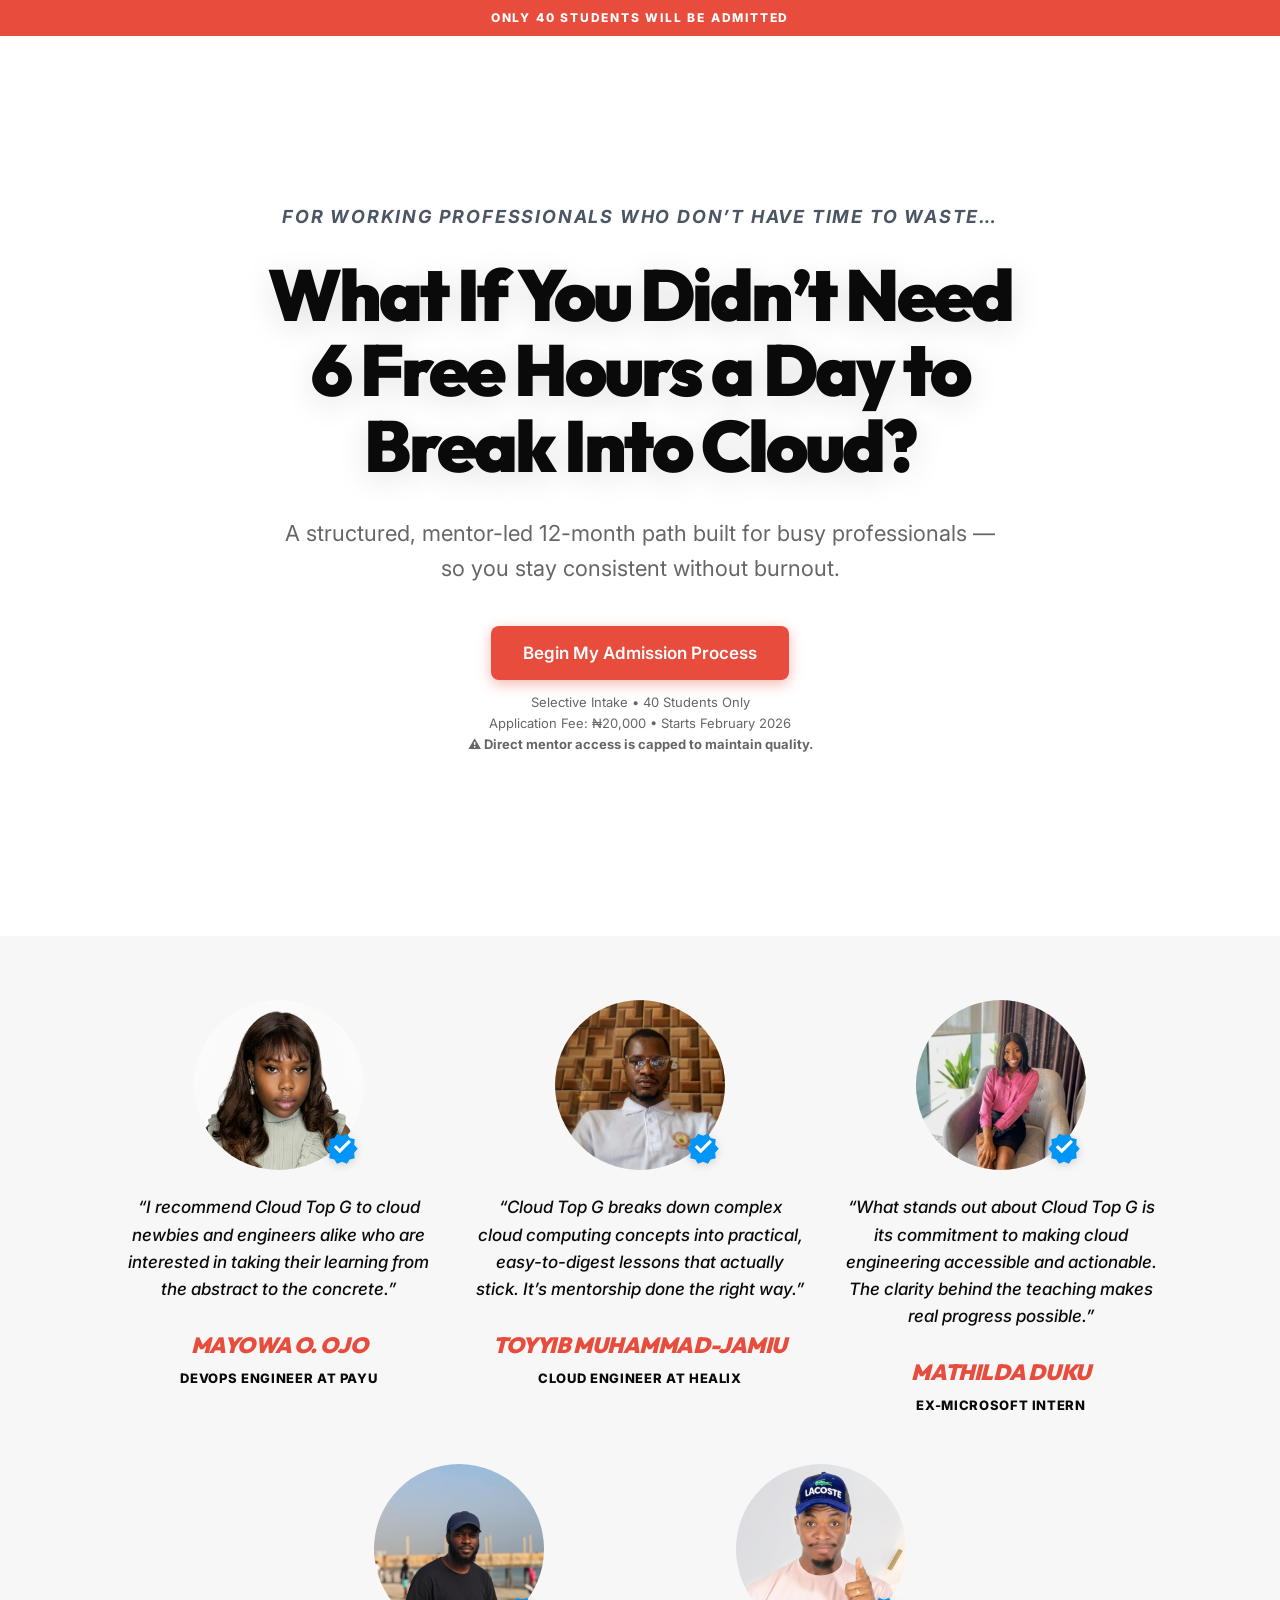
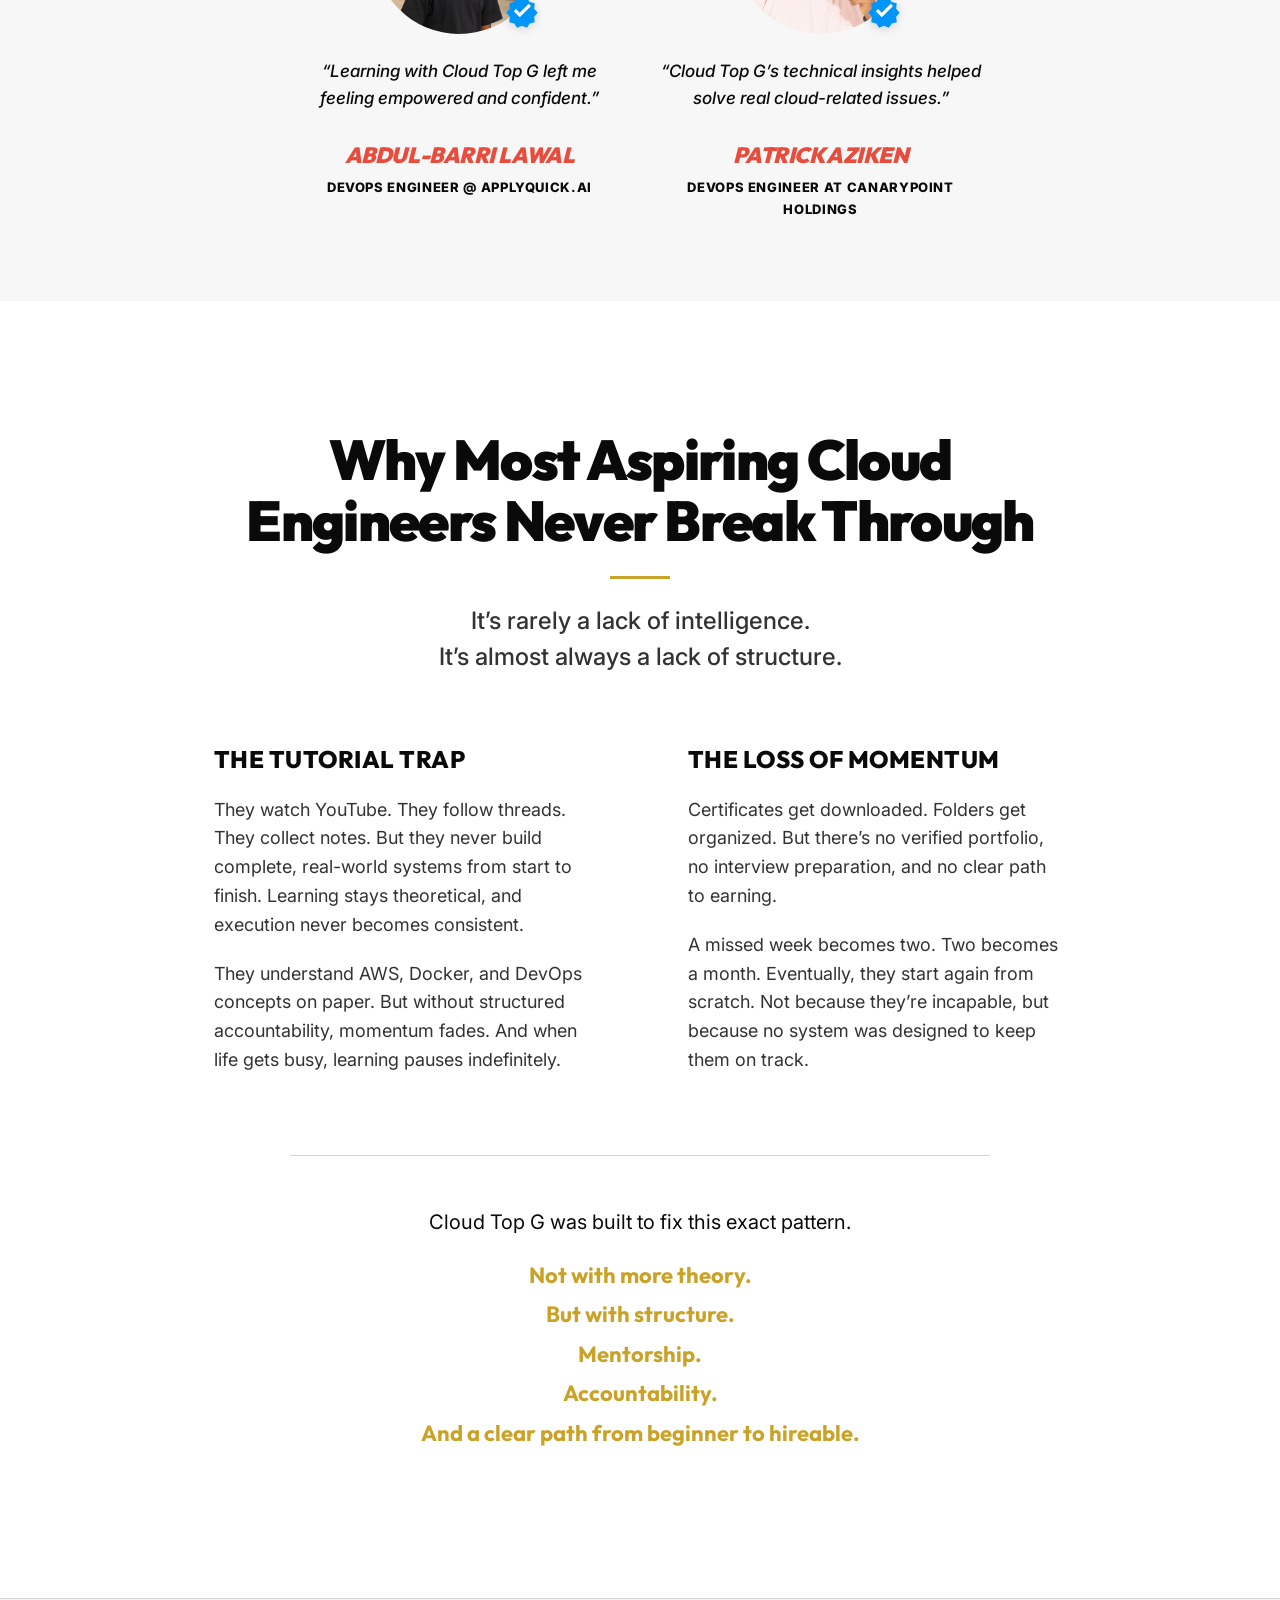
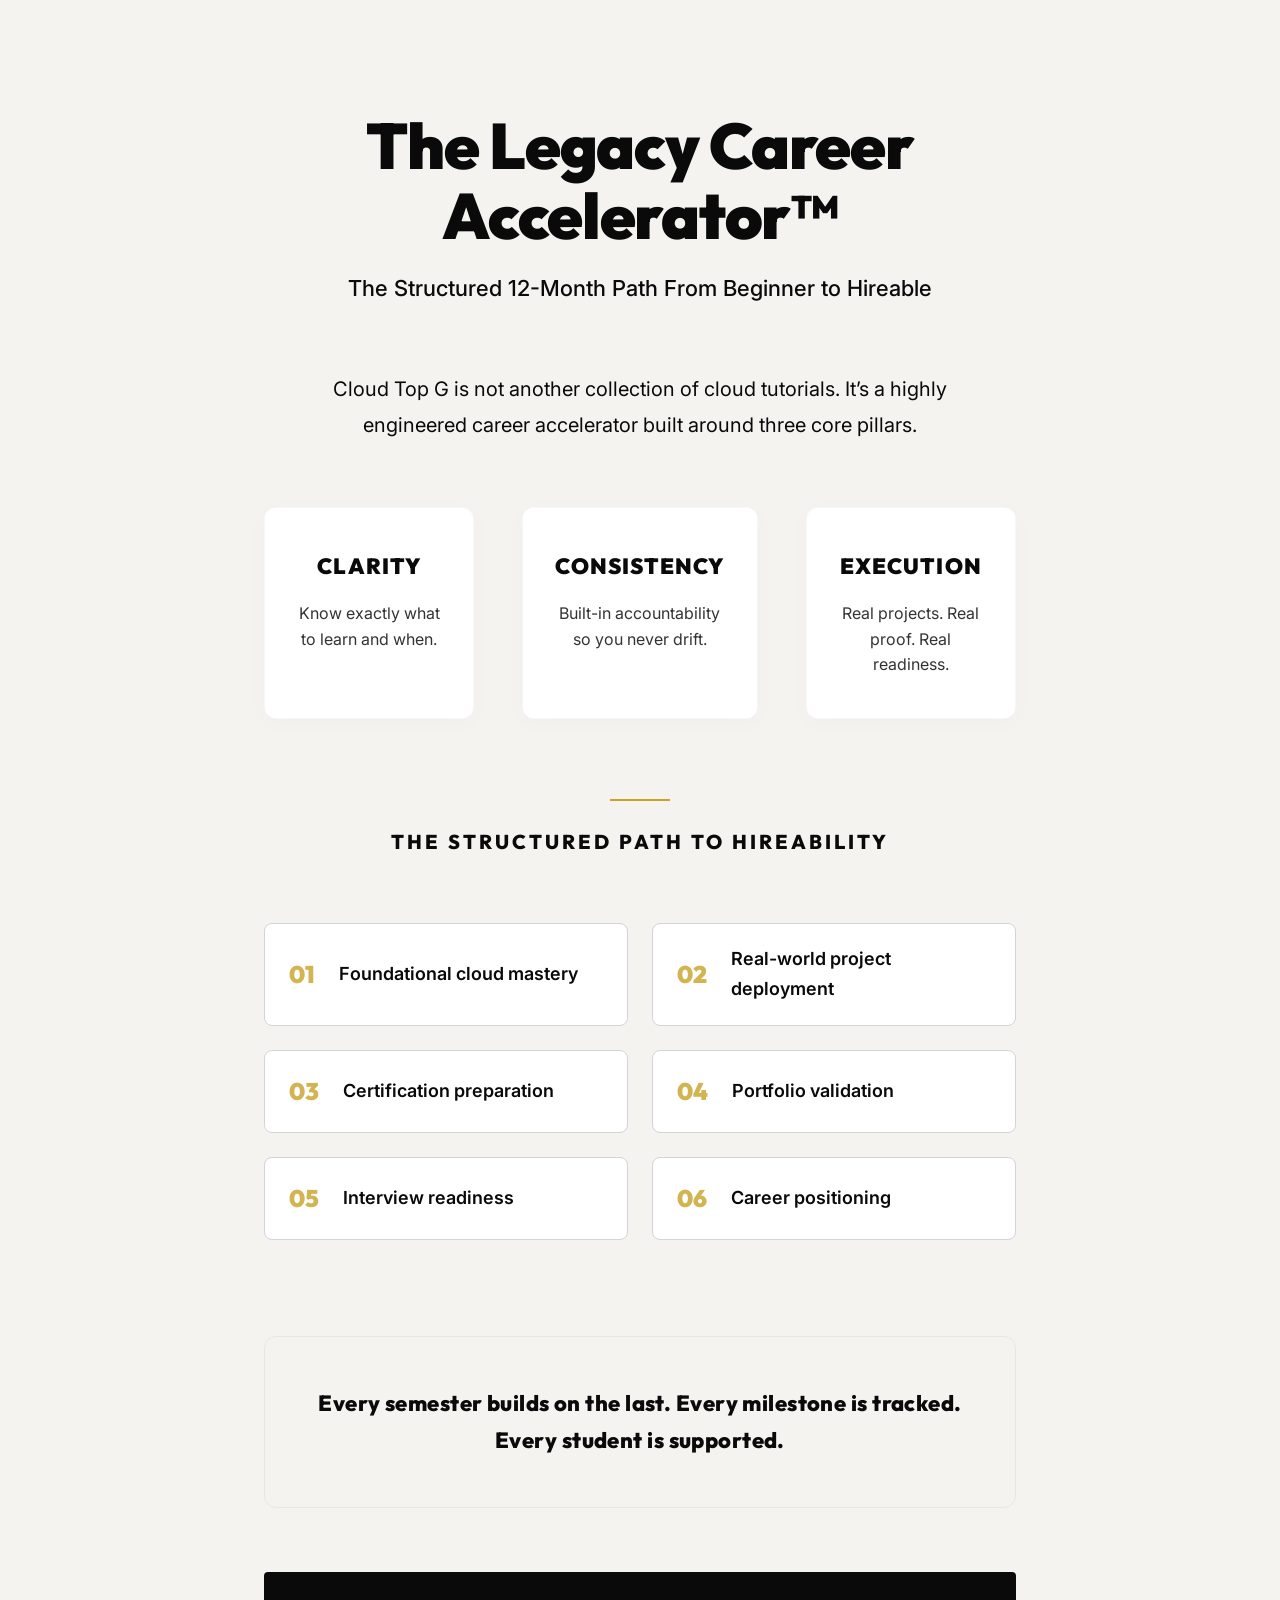
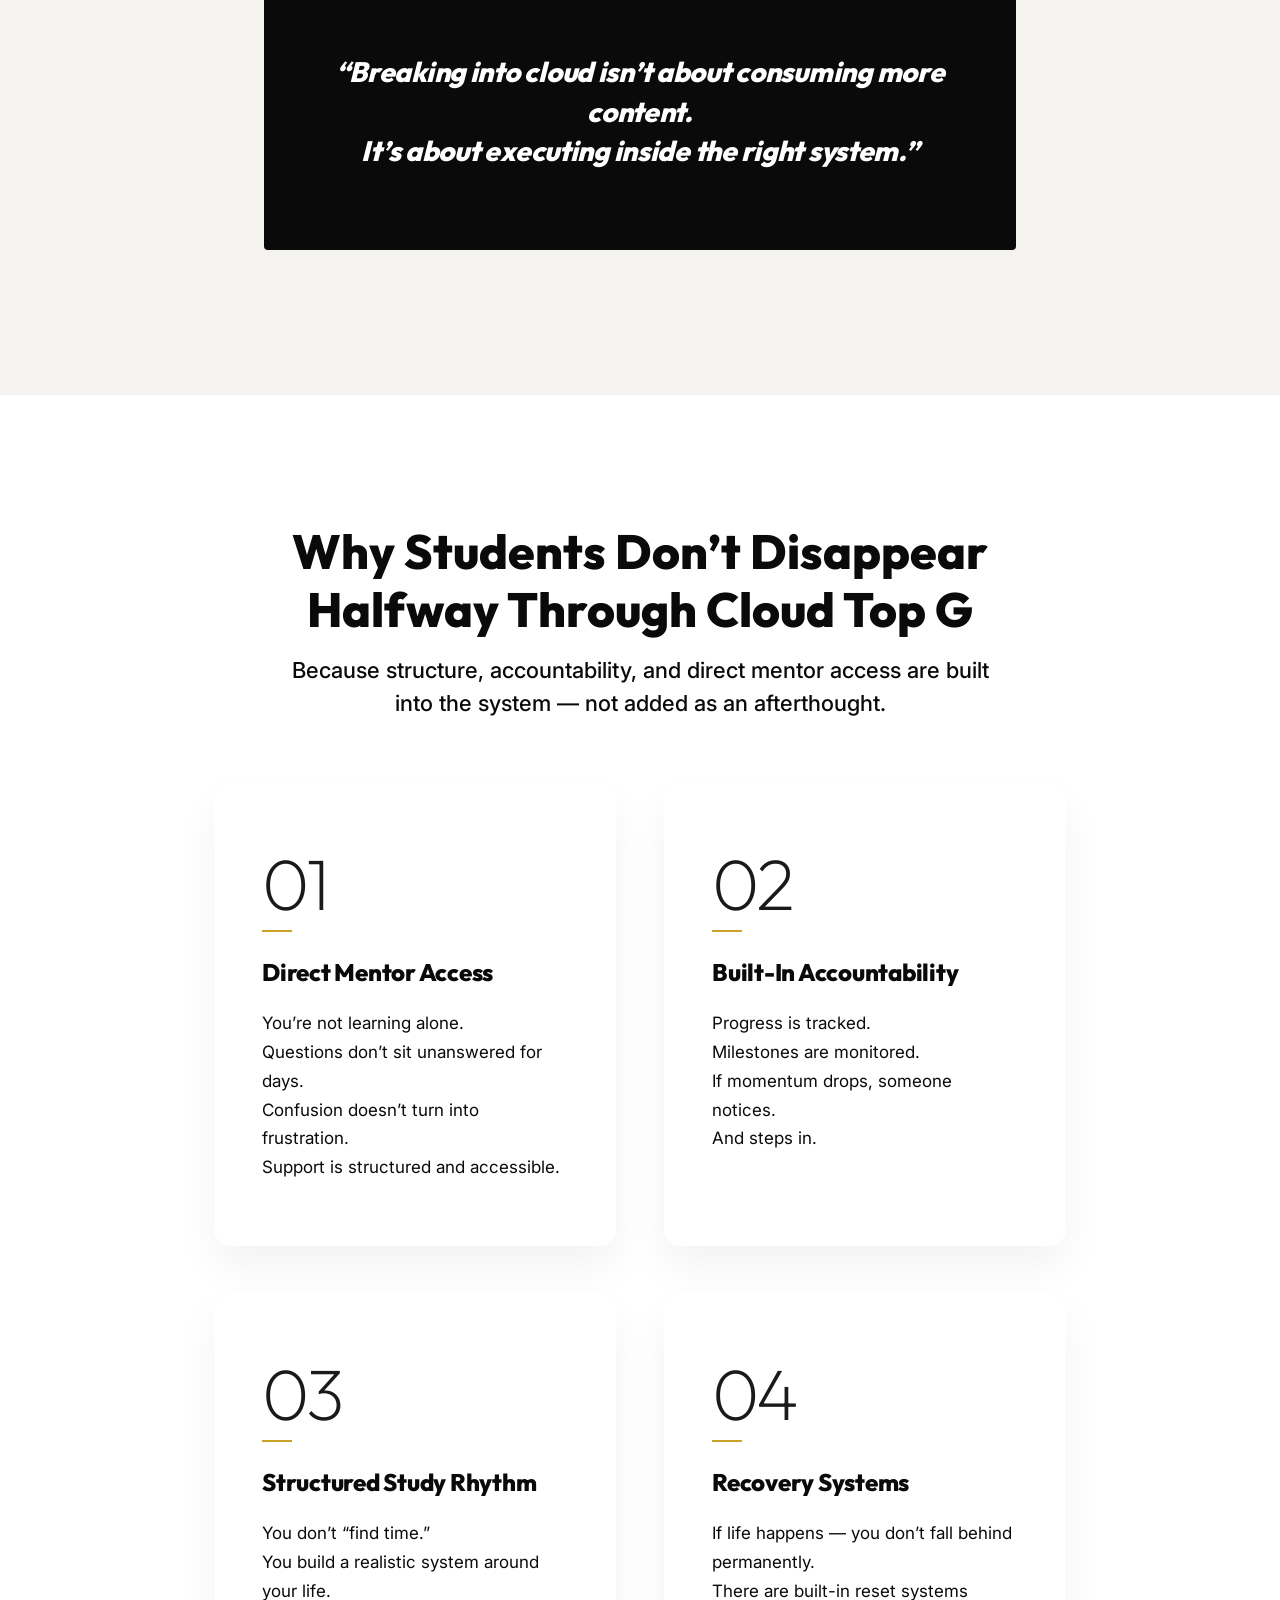
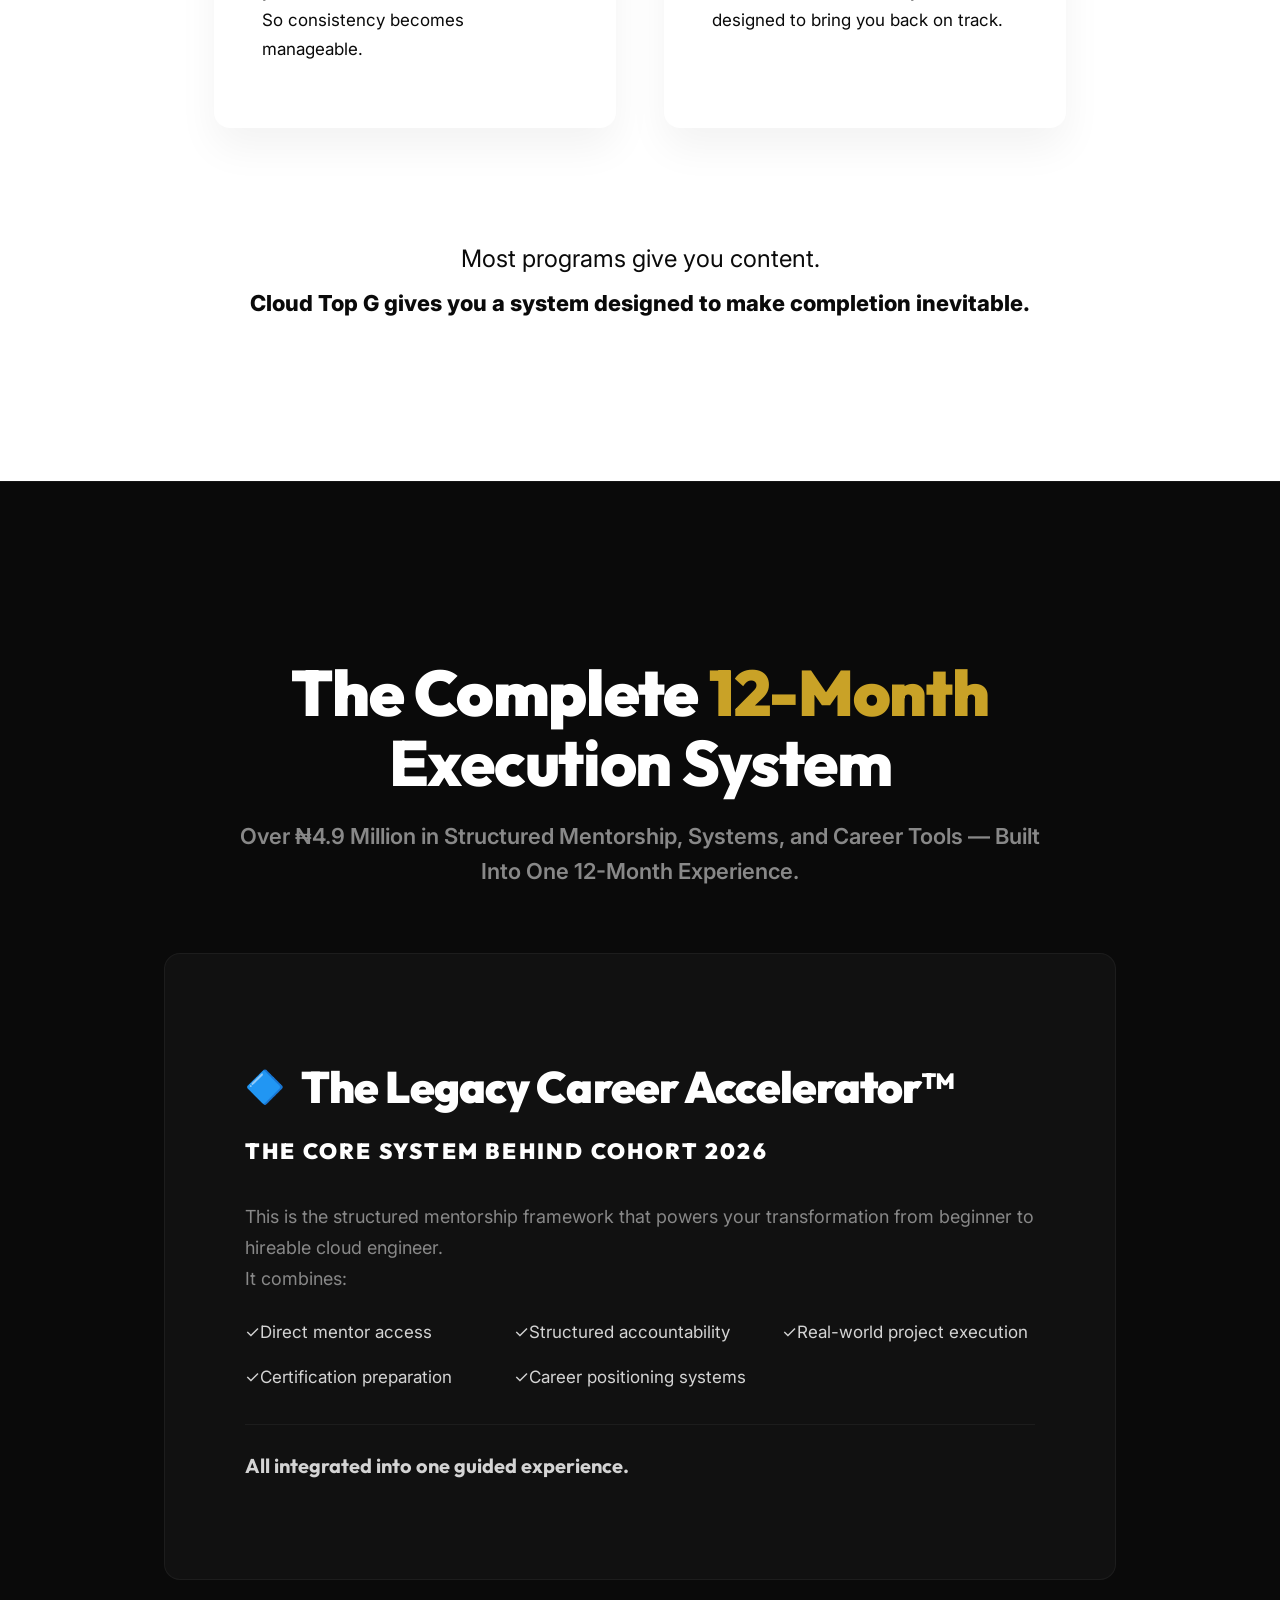
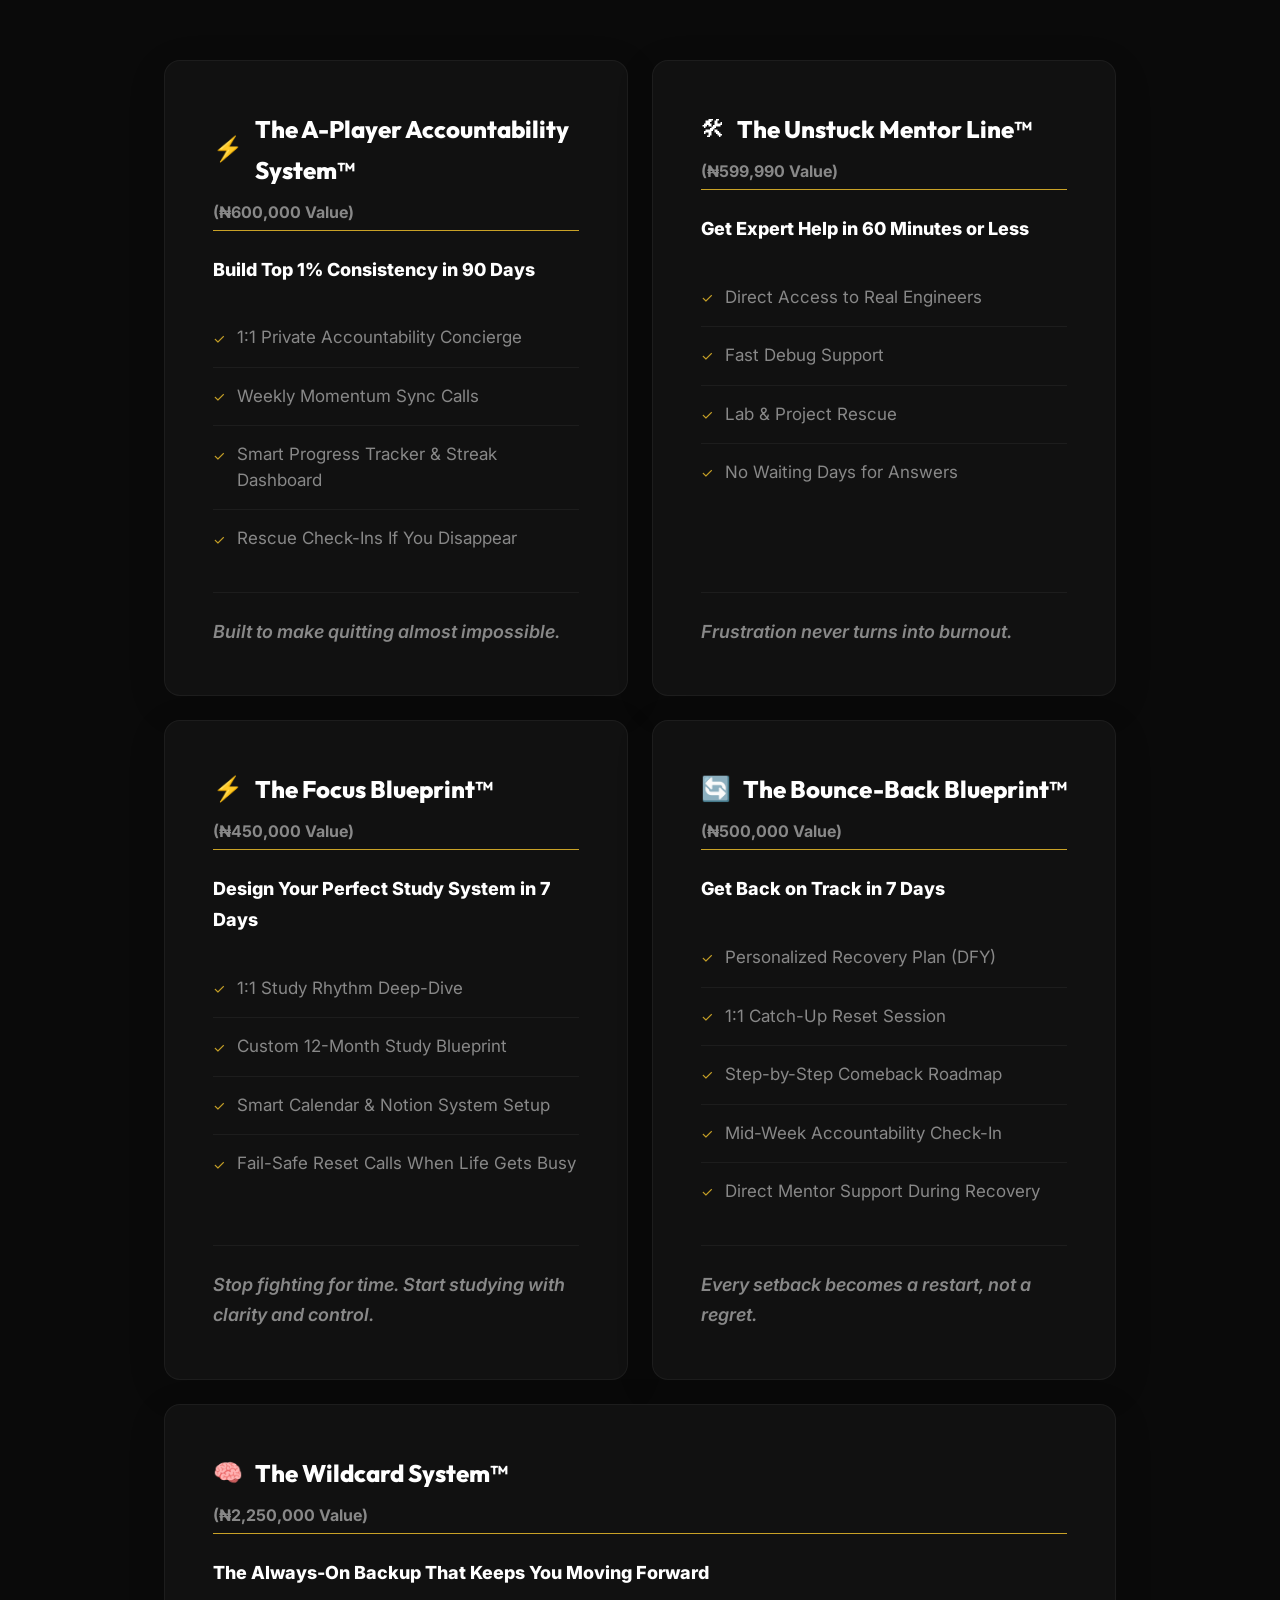
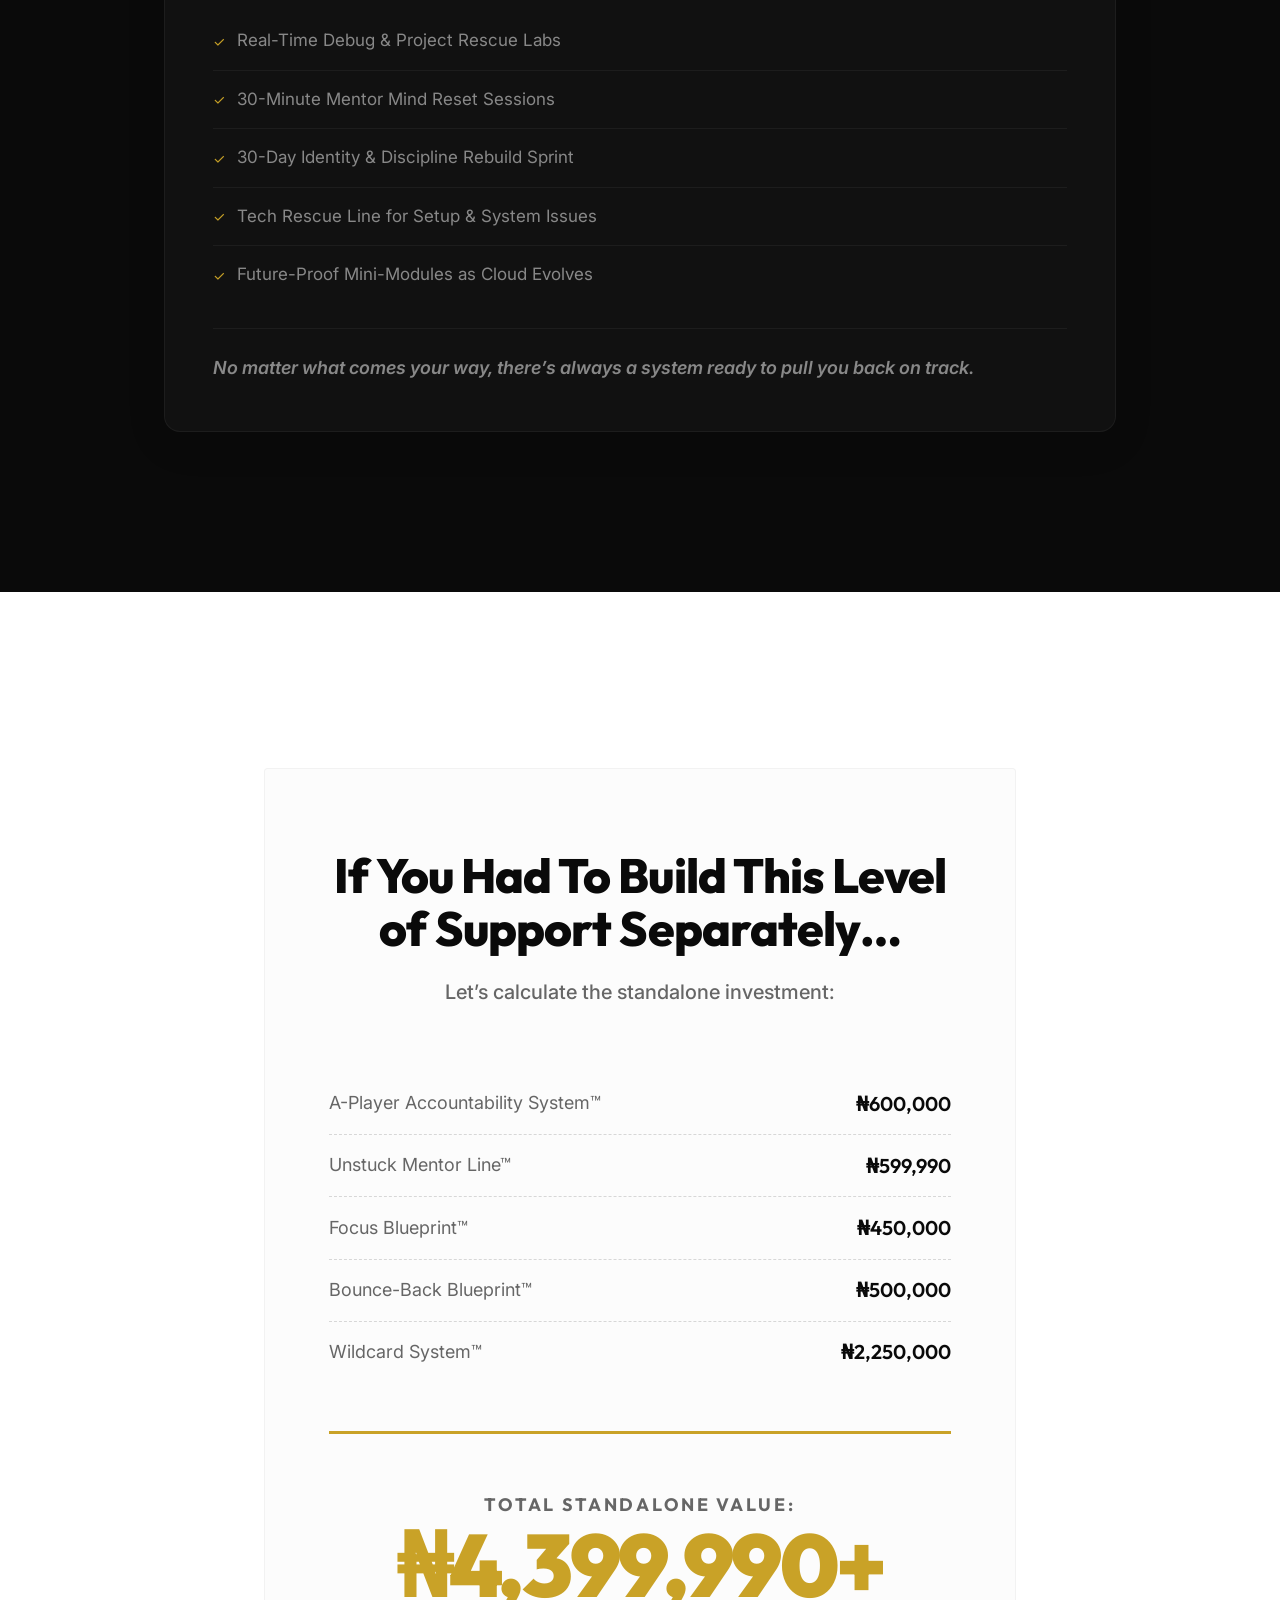
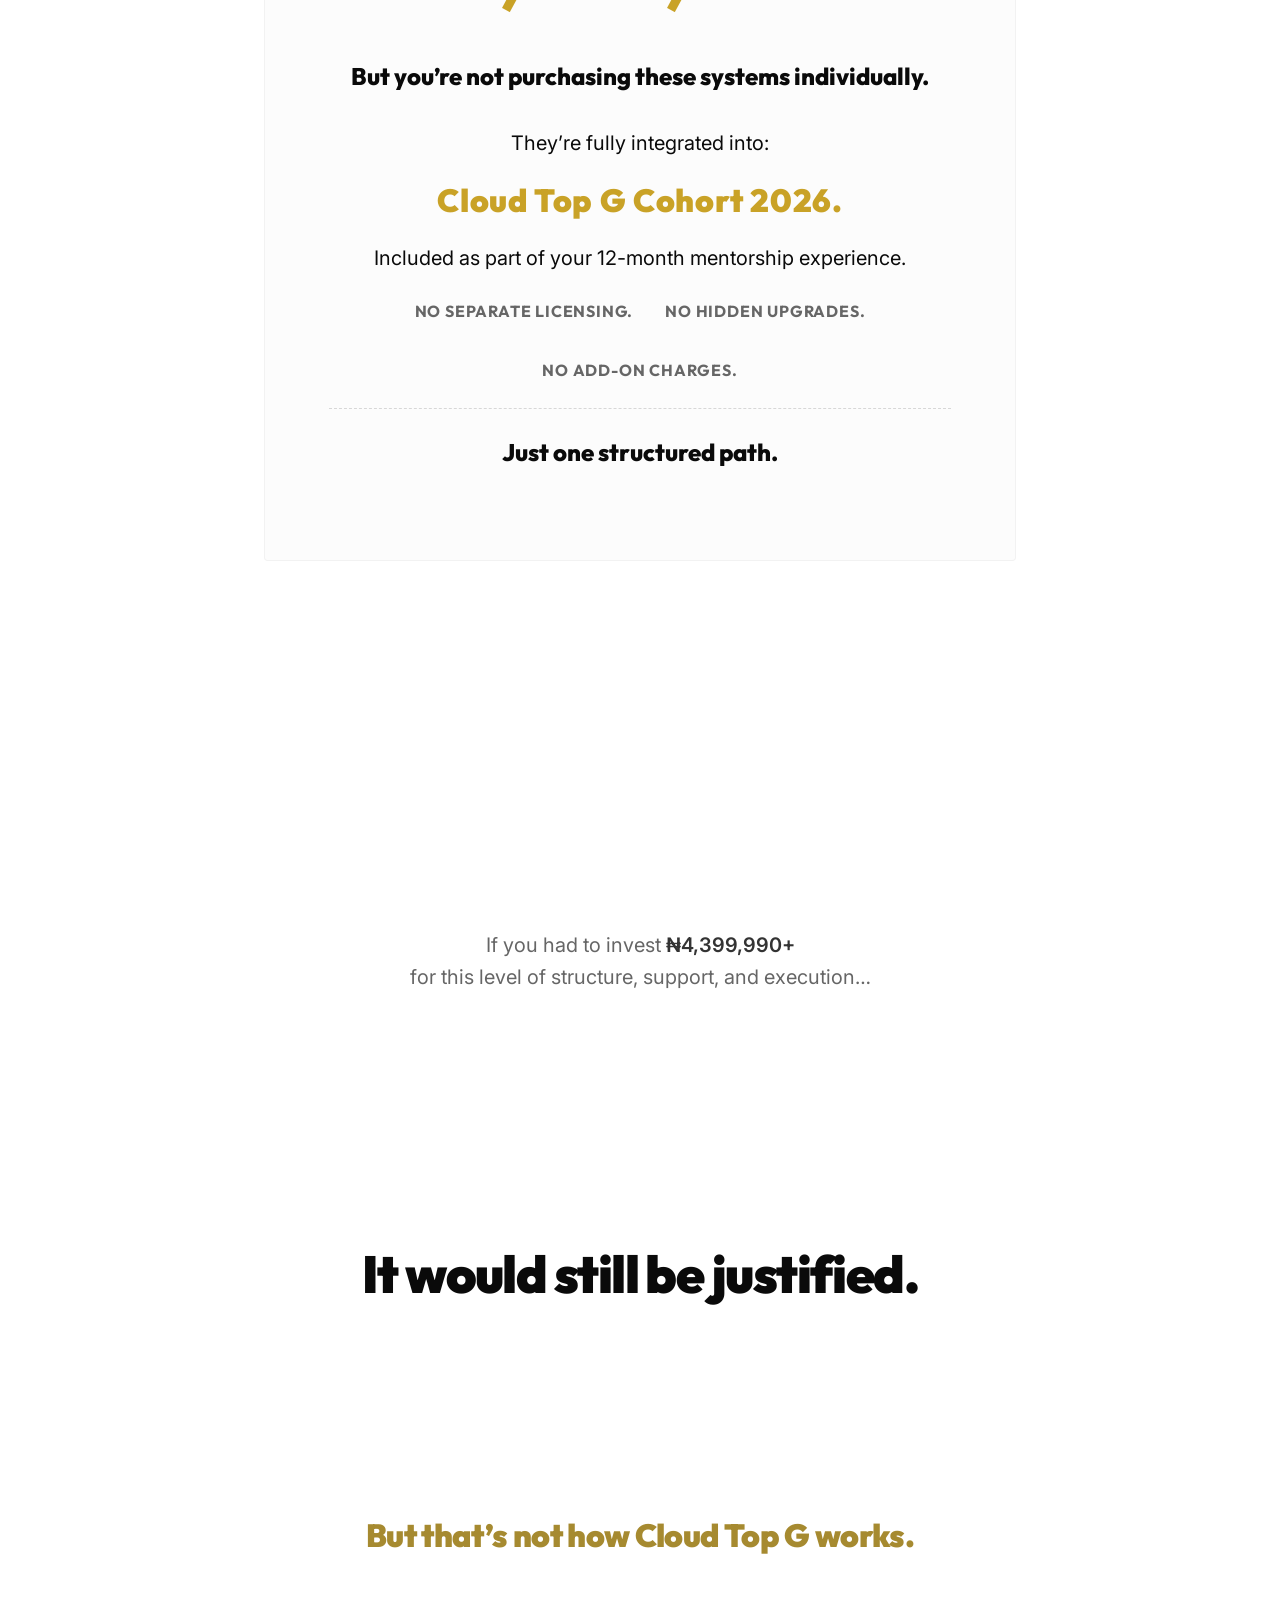
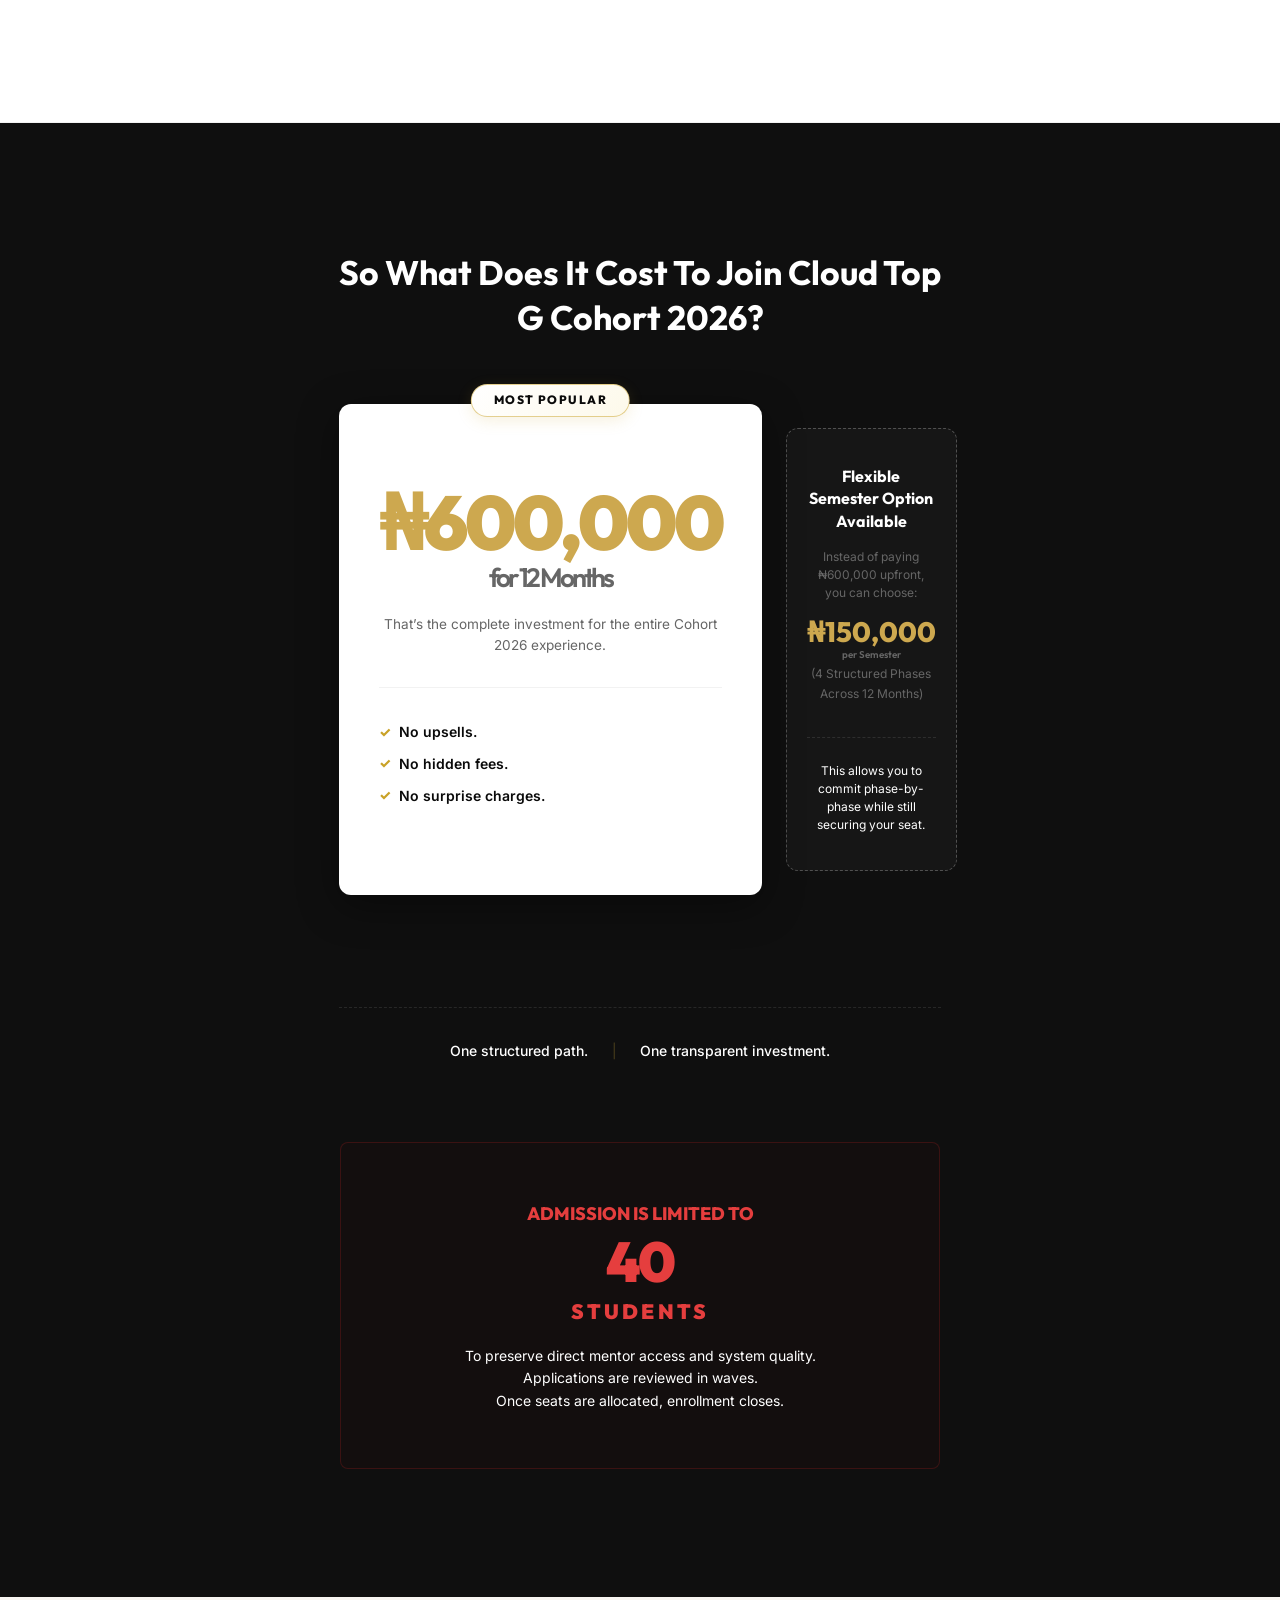
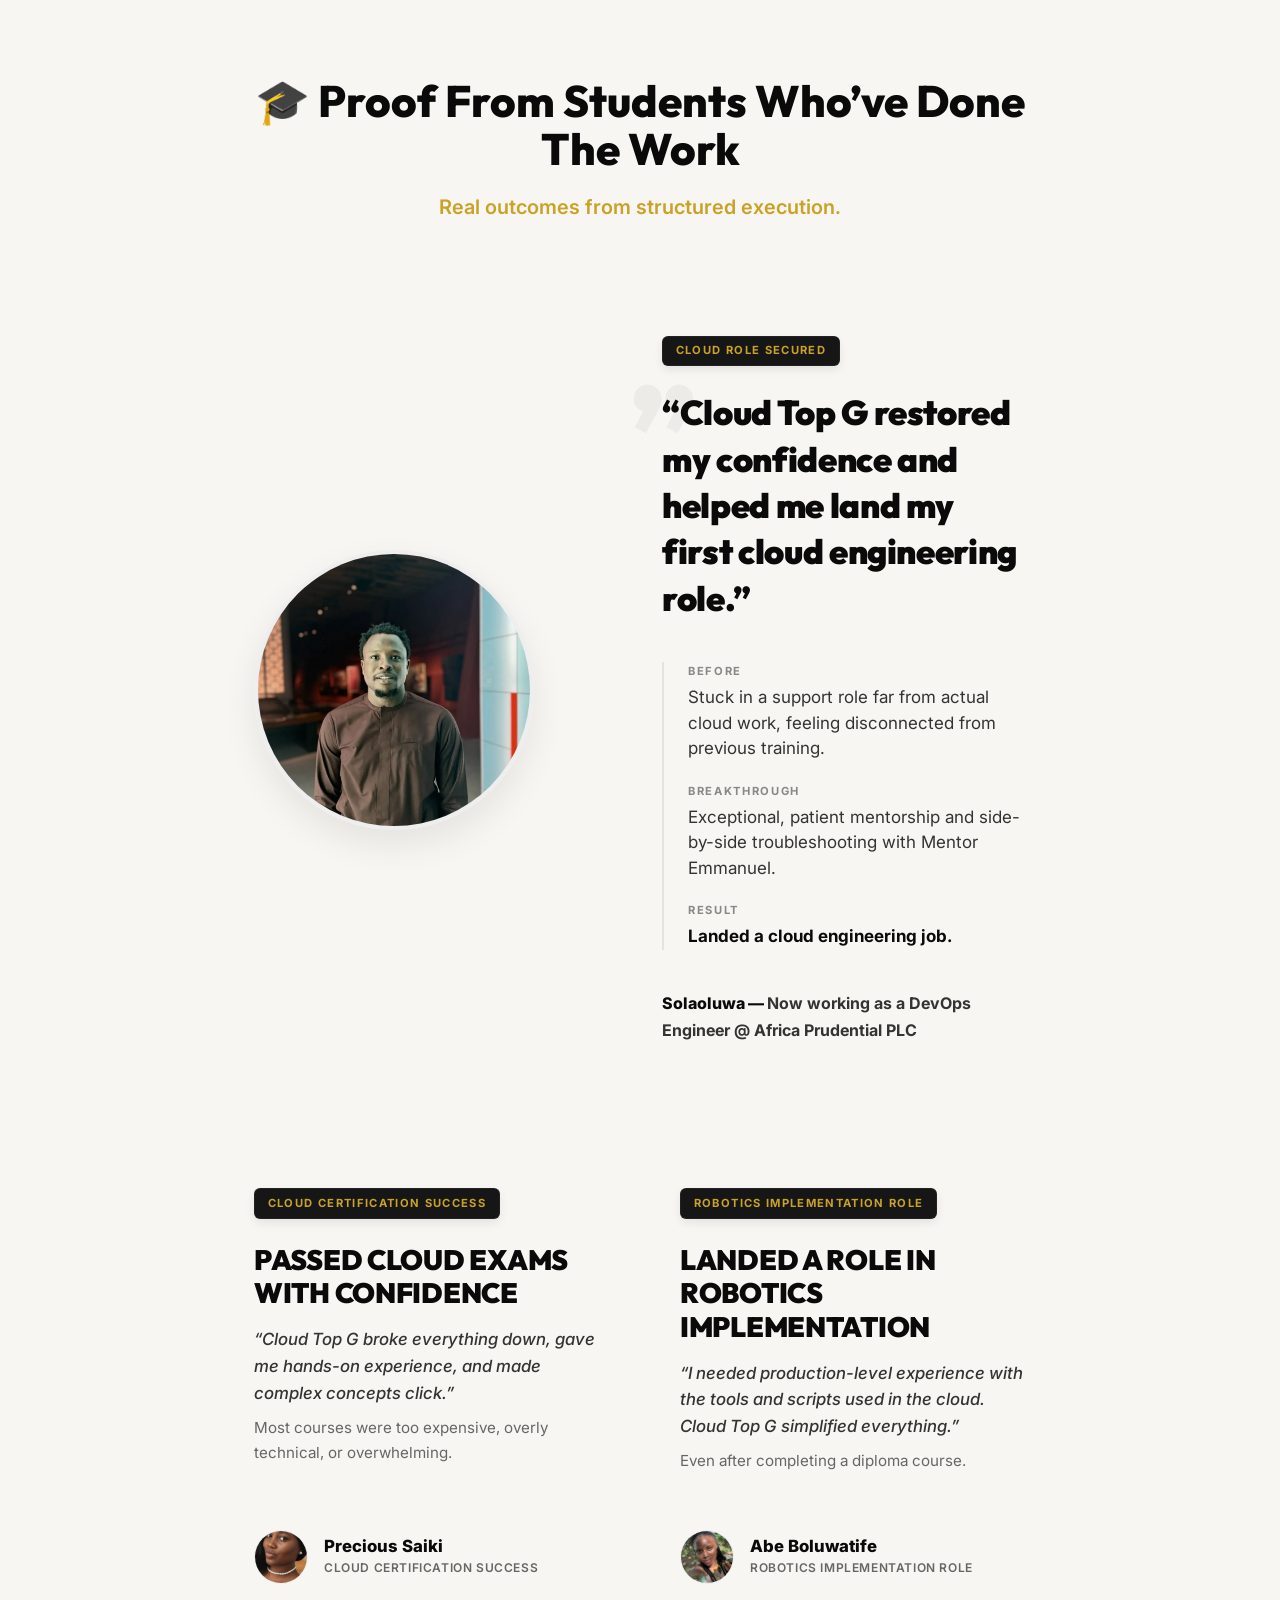
==== commit e40c3f6f: "Refine Right For You section design and copy" ====
--- a/index.html
+++ b/index.html
@@ -17,13 +17,9 @@
 
 <body>
 
-  <!-- ═══════════════════════════════════════════════════════════ -->
-  <!-- PRE-HEADING TICKER                                          -->
-  <!-- ═══════════════════════════════════════════════════════════ -->
   <div class="pre-heading-ticker">
-    <div class="pre-heading-ticker__text">
-      Only 40 Students Will Be Admitted &nbsp; • &nbsp; Only 40 Students Will Be Admitted &nbsp; • &nbsp; Only 40
-      Students Will Be Admitted &nbsp; • &nbsp; Only 40 Students Will Be Admitted
+    <div class="container">
+      <p class="pre-heading-ticker__text">ONLY 40 STUDENTS WILL BE ADMITTED</p>
     </div>
   </div>
 
@@ -33,57 +29,21 @@
   <section id="hero" class="hero">
     <div class="hero__glow"></div>
     <div class="container hero__inner">
-      <span class="hero__badge">⚡ Cohort 2026 — Now Accepting Applications</span>
+      <span class="hero__pre-headline">FOR WORKING PROFESSIONALS WHO DON’T HAVE TIME TO WASTE…</span>
       <h1 class="hero__headline">
-        Cloud Top G Cohort 2026<br />
-        <span class="gold-text">— The Next Generation</span>
+        What If You Didn’t Need 6 Free Hours a Day to Break Into Cloud?
       </h1>
       <p class="hero__subheadline">
-        The 12-Month Mentorship Experience that transforms ambitious learners into <strong>Top 1% Cloud
-          Engineers</strong> — ready to earn, lead, and build legacy.
-      </p>
-      <p class="hero__brandline">
-        Every tool, every skill, every step — mastered with accountability, mentorship, and luxury guidance.
+        A structured, mentor-led 12-month path built for busy professionals — so you stay consistent without burnout.
       </p>
       <a href="#apply" class="btn btn--primary btn--lg hero__cta">
         Begin My Admission Process
       </a>
-      <p class="hero__microcopy" style="margin-top: 0.75rem; margin-bottom: 2rem; line-height: 1.5;">
+      <p class="hero__microcopy" style="margin-top: 0.75rem; margin-bottom: 2rem; line-height: 1.6;">
         Selective Intake • 40 Students Only<br />
-        Application Fee: ₦20,000 • Starts February 2026
+        Application Fee: ₦20,000 • Starts February 2026<br />
+        <span style="font-weight: 700;">⚠️ Direct mentor access is capped to maintain quality.</span>
       </p>
-      <div class="urgency-banner">
-        <p class="urgency-banner__text">
-          ⚠️ Only 40 Students Will Be Accepted for Cohort 2026<br />
-          Direct Mentor Access Is Capped to Maintain Quality.
-        </p>
-        <div class="battery-meter">
-          <!-- 18 Dark Segments -->
-          <span class="battery-block filled"></span>
-          <span class="battery-block filled"></span>
-          <span class="battery-block filled"></span>
-          <span class="battery-block filled"></span>
-          <span class="battery-block filled"></span>
-          <span class="battery-block filled"></span>
-          <span class="battery-block filled"></span>
-          <span class="battery-block filled"></span>
-          <span class="battery-block filled"></span>
-          <span class="battery-block filled"></span>
-          <span class="battery-block filled"></span>
-          <span class="battery-block filled"></span>
-          <span class="battery-block filled"></span>
-          <span class="battery-block filled"></span>
-          <span class="battery-block filled"></span>
-          <span class="battery-block filled"></span>
-          <span class="battery-block filled"></span>
-          <span class="battery-block filled"></span>
-          <!-- 2 Green Segments -->
-          <span class="battery-block remaining blink">✓</span>
-          <span class="battery-block remaining">✓</span>
-        </div>
-        <p class="hero__microcopy" style="margin-top: 0.75rem; color: var(--gray-400);">Cohort Capacity Is Strictly
-          Limited.</p>
-      </div>
     </div>
   </section>
 
@@ -115,7 +75,7 @@
         <!-- Item 2 -->
         <div class="reference-card">
           <div class="reference-card__img-wrap">
-            <img src="Tools/References/Abdul-Barri-Lawal.png" alt="Abdul-Barri Lawal">
+            <img src="Tools/References/Toyyib-Muhammad-Jamiu.png" alt="Toyyib Muhammad-Jamiu">
             <div class="verified-badge">
               <svg viewBox="0 0 24 24" fill="none" xmlns="http://www.w3.org/2000/svg">
                 <path
@@ -125,10 +85,10 @@
               </svg>
             </div>
           </div>
-          <p class="reference-quote">&ldquo;Learning with Cloud Top G left me feeling empowered and confident.&rdquo;
-          </p>
-          <p class="reference-name">ABDUL-BARRI LAWAL</p>
-          <p class="reference-title">DEVOPS ENGINEER @ APPLYQUICK.AI</p>
+          <p class="reference-quote">&ldquo;Cloud Top G breaks down complex cloud computing concepts into practical,
+            easy-to-digest lessons that actually stick. It’s mentorship done the right way.&rdquo;</p>
+          <p class="reference-name">TOYYIB MUHAMMAD-JAMIU</p>
+          <p class="reference-title">CLOUD ENGINEER AT HEALIX</p>
         </div>
 
         <!-- Item 3 -->
@@ -154,7 +114,7 @@
         <!-- Item 4 -->
         <div class="reference-card">
           <div class="reference-card__img-wrap">
-            <img src="Tools/References/Toyyib-Muhammad-Jamiu.png" alt="Toyyib Muhammad-Jamiu">
+            <img src="Tools/References/Abdul-Barri-Lawal.png" alt="Abdul-Barri Lawal">
             <div class="verified-badge">
               <svg viewBox="0 0 24 24" fill="none" xmlns="http://www.w3.org/2000/svg">
                 <path
@@ -164,10 +124,10 @@
               </svg>
             </div>
           </div>
-          <p class="reference-quote">&ldquo;Cloud Top G breaks down complex cloud computing concepts into practical,
-            easy-to-digest lessons that actually stick. It’s mentorship done the right way.&rdquo;</p>
-          <p class="reference-name">TOYYIB MUHAMMAD-JAMIU</p>
-          <p class="reference-title">CLOUD ENGINEER AT HEALIX</p>
+          <p class="reference-quote">&ldquo;Learning with Cloud Top G left me feeling empowered and confident.&rdquo;
+          </p>
+          <p class="reference-name">ABDUL-BARRI LAWAL</p>
+          <p class="reference-title">DEVOPS ENGINEER @ APPLYQUICK.AI</p>
         </div>
 
         <!-- Item 5 -->
@@ -193,72 +153,54 @@
   </section>
 
   <!-- ═══════════════════════════════════════════════════════════ -->
-  <!-- SECTION 1C — THE PROBLEM PATTERN                           -->
+  <!-- SECTION 1C — THE PROBLEM PATTERN (EDITORIAL)               -->
   <!-- ═══════════════════════════════════════════════════════════ -->
   <section class="problem-pattern">
     <div class="container problem-pattern__container">
-      <h2 class="problem-pattern__headline">Why Most Aspiring Cloud Engineers Never Break Through</h2>
-      <h3 class="problem-pattern__subheading">It’s rarely a lack of intelligence.<br>It’s almost always a lack of
-        structure.</h3>
-
-      <div class="problem-pattern__grid">
-        <!-- Block 1 -->
-        <div class="problem-card fade-in">
-          <h4 class="problem-card__heading">They Start With Tutorials…</h4>
-          <p class="problem-card__body">
-            They watch YouTube.<br>
-            They follow threads.<br>
-            They collect notes.<br>
-            But they never build complete, real-world systems from start to finish.<br>
-            Learning stays theoretical.<br>
-            Execution never becomes consistent.
+      <div class="problem-pattern__header fade-in">
+        <h2 class="problem-pattern__headline">Why Most Aspiring Cloud Engineers Never Break Through</h2>
+        <div class="problem-pattern__accent-line"></div>
+        <h3 class="problem-pattern__subheading">It’s rarely a lack of intelligence.<br>It’s almost always a lack of
+          structure.</h3>
+      </div>
+
+      <div class="problem-pattern__editorial fade-in">
+        <!-- Left Column -->
+        <div class="problem-column">
+          <h4 class="problem-column__title">The Tutorial Trap</h4>
+          <p class="problem-column__text">
+            They watch YouTube. They follow threads. They collect notes. But they never build complete, real-world
+            systems from start to finish. Learning stays theoretical, and execution never becomes consistent.
           </p>
-        </div>
-
-        <!-- Block 2 -->
-        <div class="problem-card fade-in">
-          <h4 class="problem-card__heading">They Study Hard…</h4>
-          <p class="problem-card__body">
-            They understand AWS.<br>
-            They understand Docker.<br>
-            They understand DevOps concepts.<br>
-            But without structured accountability, momentum fades.<br>
-            And when life gets busy…<br>
-            Learning pauses.
+          <p class="problem-column__text">
+            They understand AWS, Docker, and DevOps concepts on paper. But without structured accountability, momentum
+            fades. And when life gets busy, learning pauses indefinitely.
           </p>
         </div>
 
-        <!-- Block 3 -->
-        <div class="problem-card fade-in">
-          <h4 class="problem-card__heading">They Complete Courses…</h4>
-          <p class="problem-card__body">
-            Certificates get downloaded.<br>
-            Notes get saved.<br>
-            Folders get organized.<br>
-            But there’s no verified portfolio.<br>
-            No interview preparation.<br>
-            No clear path to earning.
+        <!-- Right Column -->
+        <div class="problem-column">
+          <h4 class="problem-column__title">The Loss of Momentum</h4>
+          <p class="problem-column__text">
+            Certificates get downloaded. Folders get organized. But there’s no verified portfolio, no interview
+            preparation, and no clear path to earning.
           </p>
-        </div>
-
-        <!-- Block 4 -->
-        <div class="problem-card fade-in">
-          <h4 class="problem-card__heading">They Lose Momentum…</h4>
-          <p class="problem-card__body">
-            A missed week becomes two.<br>
-            Two becomes a month.<br>
-            Eventually, they start again from scratch.<br>
-            Not because they’re incapable.<br>
-            But because no system was designed to keep them consistent.
+          <p class="problem-column__text">
+            A missed week becomes two. Two becomes a month. Eventually, they start again from scratch. Not because
+            they’re incapable, but because no system was designed to keep them on track.
           </p>
         </div>
       </div>
 
       <div class="problem-pattern__conclusion fade-in">
-        <p>Cloud Top G was built to fix this pattern.</p>
-        <p>Not with more videos.<br>Not with more theory.</p>
-        <p class="highlight-text">But with structure, mentorship, accountability, and a clear path from beginner to
-          hireable.</p>
+        <p>Cloud Top G was built to fix this exact pattern.</p>
+        <p class="highlight-text">
+          Not with more theory.<br>
+          But with structure.<br>
+          Mentorship.<br>
+          Accountability.<br>
+          And a clear path from beginner to hireable.
+        </p>
       </div>
     </div>
   </section>
@@ -269,42 +211,74 @@
   <section class="the-system">
     <div class="container the-system__container">
       <div class="system-header fade-in">
-        <h2 class="system-headline">Introducing The Legacy Career Accelerator™</h2>
-        <h3 class="system-subheading">A Structured 4-Semester Mentorship Model Designed to Move You from Beginner to
-          Hireable — With Accountability Built In.</h3>
-      </div>
-
-      <div class="system-body fade-in">
+        <h2 class="system-headline">The Legacy Career Accelerator™</h2>
+        <h3 class="system-subheading">The Structured 12-Month Path From Beginner to Hireable</h3>
+      </div>
+
+      <div class="system-intro fade-in">
         <p class="system-paragraph">
-          Cloud Top G is not another collection of cloud tutorials.<br>
-          It’s a structured career system built around three core pillars:<br>
-          <span class="highlight-pillars">Clarity. Consistency. Career Execution.</span>
+          Cloud Top G is not another collection of cloud tutorials. It’s a highly engineered career accelerator built
+          around three core pillars.
         </p>
-
-        <p class="system-paragraph">
-          Inside this 12-month experience, you don’t just learn tools.<br>
-          You follow a defined progression:
+      </div>
+
+      <!-- 3 Pillars Grid -->
+      <div class="system-pillars fade-in">
+        <div class="system-pillar">
+          <h4 class="pillar-title">Clarity</h4>
+          <p class="pillar-desc">Know exactly what to learn and when.</p>
+        </div>
+        <div class="system-pillar">
+          <h4 class="pillar-title">Consistency</h4>
+          <p class="pillar-desc">Built-in accountability so you never drift.</p>
+        </div>
+        <div class="system-pillar">
+          <h4 class="pillar-title">Execution</h4>
+          <p class="pillar-desc">Real projects. Real proof. Real readiness.</p>
+        </div>
+      </div>
+
+      <div class="system-break fade-in">
+        <h3 class="system-break__title">The Structured Path to Hireability</h3>
+      </div>
+
+      <!-- 6-Step Staggered List -->
+      <div class="system-progression fade-in">
+        <div class="progression-item">
+          <span class="progression-num">01</span>
+          <p class="progression-text">Foundational cloud mastery</p>
+        </div>
+        <div class="progression-item">
+          <span class="progression-num">02</span>
+          <p class="progression-text">Real-world project deployment</p>
+        </div>
+        <div class="progression-item">
+          <span class="progression-num">03</span>
+          <p class="progression-text">Certification preparation</p>
+        </div>
+        <div class="progression-item">
+          <span class="progression-num">04</span>
+          <p class="progression-text">Portfolio validation</p>
+        </div>
+        <div class="progression-item">
+          <span class="progression-num">05</span>
+          <p class="progression-text">Interview readiness</p>
+        </div>
+        <div class="progression-item">
+          <span class="progression-num">06</span>
+          <p class="progression-text">Career positioning</p>
+        </div>
+      </div>
+
+      <div class="system-milestones fade-in">
+        <p>Every semester builds on the last. Every milestone is tracked. Every student is supported.</p>
+      </div>
+
+      <div class="system-transition fade-in">
+        <p>
+          “Breaking into cloud isn’t about consuming more content.<br>
+          It’s about executing inside the right system.”
         </p>
-
-        <ul class="system-progression-list">
-          <li><span class="check-icon">✓</span> Foundational cloud mastery</li>
-          <li><span class="check-icon">✓</span> Real-world project deployment</li>
-          <li><span class="check-icon">✓</span> Certification preparation</li>
-          <li><span class="check-icon">✓</span> Portfolio validation</li>
-          <li><span class="check-icon">✓</span> Interview readiness</li>
-          <li><span class="check-icon">✓</span> Career positioning</li>
-        </ul>
-      </div>
-
-      <div class="system-milestones fade-in">
-        <p>Every semester builds on the last.</p>
-        <p>Every milestone is tracked.</p>
-        <p>Every student is supported.</p>
-      </div>
-
-      <div class="system-transition fade-in">
-        <p>Because breaking into cloud isn’t about consuming more content.<br>It’s about executing inside the right
-          system.</p>
       </div>
     </div>
   </section>
@@ -323,7 +297,7 @@
       <div class="why-finish__grid">
         <!-- Card 1 -->
         <div class="finish-card fade-in">
-          <div class="finish-card__badge">1️⃣</div>
+          <div class="finish-card__num">01</div>
           <h4 class="finish-card__heading">Direct Mentor Access</h4>
           <p class="finish-card__body">
             You’re not learning alone.<br>
@@ -335,7 +309,7 @@
 
         <!-- Card 2 -->
         <div class="finish-card fade-in">
-          <div class="finish-card__badge">2️⃣</div>
+          <div class="finish-card__num">02</div>
           <h4 class="finish-card__heading">Built-In Accountability</h4>
           <p class="finish-card__body">
             Progress is tracked.<br>
@@ -347,7 +321,7 @@
 
         <!-- Card 3 -->
         <div class="finish-card fade-in">
-          <div class="finish-card__badge">3️⃣</div>
+          <div class="finish-card__num">03</div>
           <h4 class="finish-card__heading">Structured Study Rhythm</h4>
           <p class="finish-card__body">
             You don’t “find time.”<br>
@@ -358,7 +332,7 @@
 
         <!-- Card 4 -->
         <div class="finish-card fade-in">
-          <div class="finish-card__badge">4️⃣</div>
+          <div class="finish-card__num">04</div>
           <h4 class="finish-card__heading">Recovery Systems</h4>
           <p class="finish-card__body">
             If life happens — you don’t fall behind permanently.<br>
@@ -380,7 +354,10 @@
   <section class="what-you-get">
     <div class="container what-you-get__container">
       <div class="what-you-get__header fade-in">
-        <h2 class="what-you-get__headline">Here’s What’s Included Inside Cloud Top G Cohort 2026</h2>
+        <h2 class="what-you-get__headline">
+          The Complete <span style="color: var(--gold);">12-Month</span><br>
+          <span style="font-weight: 800;">Execution System</span>
+        </h2>
         <p class="what-you-get__subheading">Over ₦4.9 Million in Structured Mentorship, Systems, and Career Tools —
           Built Into One 12-Month Experience.</p>
       </div>
@@ -537,7 +514,7 @@
         </div>
 
         <div class="total-value__conclusion">
-          <p>But you’re not purchasing these systems individually.</p>
+          <p class="pivot-statement">But you’re not purchasing these systems individually.</p>
           <p>They’re fully integrated into:</p>
           <p class="highlight-gold-text">Cloud Top G Cohort 2026.</p>
           <p>Included as part of your 12-month mentorship experience.</p>
@@ -550,6 +527,29 @@
         </div>
       </div>
     </div>
+    </div>
+  </section>
+
+  <!-- ═══════════════════════════════════════════════════════════ -->
+  <!-- ═══════════════════════════════════════════════════════════ -->
+  <!-- SECTION 1G-2 — THE EMOTIONAL HINGE                           -->
+  <!-- ═══════════════════════════════════════════════════════════ -->
+  <section class="emotional-hinge-section fade-in">
+    <div class="container emotional-hinge__container">
+      <p class="emotional-hinge__text">
+        If you had to invest <strong>₦4,399,990+</strong><br>
+        for this level of structure, support, and execution…
+      </p>
+
+      <p class="emotional-hinge__text emotional-hinge__text--justified">
+        It would still be justified.
+      </p>
+
+      <div class="emotional-hinge__spacer"></div>
+
+      <p class="emotional-hinge__pivot">
+        But that’s not how Cloud Top G works.
+      </p>
     </div>
   </section>
 
@@ -564,15 +564,12 @@
           If you were to access these systems separately, you’d be looking at over:<br>
           <strong class="investment__standalone-val">₦4,399,990+</strong>
         </p>
-        <p class="investment__transition">
-          But Cloud Top G is not sold as disconnected services.<br>
-          It’s delivered as one structured 12-month mentorship experience.
-        </p>
       </div>
 
       <div class="investment__pricing-grid">
         <!-- Full Tuition Option -->
         <div class="price-card price-card--primary fade-in">
+          <span class="price-card__badge">Most Popular</span>
           <h3 class="price-card__title">Full Program Tuition</h3>
           <p class="price-card__amount">₦600,000 <span class="price-card__term">for 12 Months</span></p>
           <p class="price-card__desc">That’s the complete investment for the entire Cohort 2026 experience.</p>
@@ -593,8 +590,16 @@
         </div>
       </div>
 
+      <div class="investment__transition">
+        <span>One structured path.</span>
+        <span class="investment__transition-divider">|</span>
+        <span>One transparent investment.</span>
+      </div>
+
       <div class="investment-urgency fade-in">
-        <h4 class="investment-urgency__headline">Admission Is Limited to 40 Students</h4>
+        <h4 class="investment-urgency__headline">Admission Is Limited to <span class="scarcity-number">40</span>
+          <strong>STUDENTS</strong>
+        </h4>
         <p class="investment-urgency__text">
           To preserve direct mentor access and system quality.<br>
           Applications are reviewed in waves.<br>
@@ -614,74 +619,75 @@
         <p class="testimonials__subheading">Real outcomes from structured execution.</p>
       </div>
 
-      <div class="testimonials-grid">
-        <!-- Testimonial 1 -->
-        <div class="testimonial-card fade-in">
-          <div class="testimonial-card__author">
-            <img src="./Tools/Testimonials/Abe-Boluwatife.png" alt="Abe Boluwatife" class="testimonial-card__image">
-            <div class="testimonial-card__info">
-              <h4 class="testimonial-card__name">Abe Boluwatife</h4>
-              <p class="testimonial-card__role">Robotics Implementation Role</p>
-            </div>
-          </div>
-          <p class="testimonial-card__quote">“Cloud Top G made me confident to tackle real-world cloud projects and land
-            my first high-impact role.”</p>
-        </div>
-
-        <!-- Testimonial 2 -->
-        <div class="testimonial-card fade-in">
-          <div class="testimonial-card__author">
-            <img src="./Tools/Testimonials/Solaoluwa.png" alt="Solaoluwa" class="testimonial-card__image">
-            <div class="testimonial-card__info">
-              <h4 class="testimonial-card__name">Solaoluwa</h4>
-              <p class="testimonial-card__role">Cloud Engineering Role</p>
-            </div>
-          </div>
-          <p class="testimonial-card__quote">“The mentorship restored my confidence and helped me land my first cloud
-            engineering job.”</p>
-        </div>
-
-        <!-- Testimonial 3 -->
-        <div class="testimonial-card fade-in">
-          <div class="testimonial-card__author">
-            <img src="./Tools/Testimonials/Precious-Saiki.png" alt="Precious Saiki" class="testimonial-card__image">
-            <div class="testimonial-card__info">
-              <h4 class="testimonial-card__name">Precious Saiki</h4>
-              <p class="testimonial-card__role">Cloud Certification Success</p>
-            </div>
-          </div>
-          <p class="testimonial-card__quote">“Cloud Top G made me confident to tackle real cloud projects and pass my
-            certification exams.”</p>
-        </div>
-
-        <!-- Testimonial 4 -->
-        <div class="testimonial-card fade-in">
-          <div class="testimonial-card__author">
-            <img src="./Tools/Testimonials/Chijioke-Emem.png" alt="Chijioke Emem" class="testimonial-card__image">
-            <div class="testimonial-card__info">
-              <h4 class="testimonial-card__name">Chijioke Emem</h4>
-              <p class="testimonial-card__role">Cloud Engineering Track</p>
-            </div>
-          </div>
-          <p class="testimonial-card__quote">“The hands-on, production-level projects helped me grow steadily in my
-            cloud career.”</p>
-        </div>
-
-        <!-- Testimonial 5 -->
-        <div class="testimonial-card fade-in">
-          <div class="testimonial-card__author">
-            <img src="./Tools/Testimonials/Chisom-Ogbuagu.png" alt="Chisom Ogbuagu" class="testimonial-card__image">
-            <div class="testimonial-card__info">
-              <h4 class="testimonial-card__name">Chisom Ogbuagu</h4>
-              <p class="testimonial-card__role">Program Graduate</p>
-            </div>
-          </div>
-          <p class="testimonial-card__quote">“Where other courses left gaps, Cloud Top G made everything click.”</p>
-        </div>
-      </div>
-
+      <!-- Featured Transformation -->
+      <div class="featured-proof fade-in">
+        <div class="featured-proof__media">
+          <img src="./Tools/Testimonials/Solaoluwa.png" alt="Solaoluwa" class="featured-proof__image">
+        </div>
+        <div class="featured-proof__content">
+          <span class="testimonial-card__role">Cloud Role Secured</span>
+          <h3 class="featured-proof__quote">“Cloud Top G restored my confidence and helped me land my first cloud
+            engineering role.”</h3>
+
+          <div class="featured-proof__story">
+            <div class="story-stage">
+              <span class="story-stage__label">BEFORE</span>
+              <p>Stuck in a support role far from actual cloud work, feeling disconnected from previous training.</p>
+            </div>
+            <div class="story-stage">
+              <span class="story-stage__label">BREAKTHROUGH</span>
+              <p>Exceptional, patient mentorship and side-by-side troubleshooting with Mentor Emmanuel.</p>
+            </div>
+            <div class="story-stage">
+              <span class="story-stage__label">RESULT</span>
+              <p><strong>Landed a cloud engineering job.</strong></p>
+            </div>
+          </div>
+          <p class="featured-proof__signature">Solaoluwa — <span>Now working as a DevOps Engineer @ Africa Prudential
+              PLC</span></p>
+        </div>
+      </div>
+
+      <!-- Secondary Proof Grid -->
+      <div class="secondary-proof-grid fade-in">
+        <!-- Card 1 -->
+        <div class="secondary-card">
+          <span class="testimonial-card__role">Cloud Certification Success</span>
+          <p class="secondary-card__hero-result">PASSED CLOUD EXAMS WITH CONFIDENCE</p>
+          <p class="secondary-card__quote">“Cloud Top G broke everything down, gave me hands-on experience, and made
+            complex concepts click.”</p>
+          <p class="secondary-card__context">Most courses were too expensive, overly technical, or overwhelming.</p>
+          <div class="secondary-card__author">
+            <img src="./Tools/Testimonials/Precious-Saiki.png" alt="Precious Saiki" class="secondary-card__avatar">
+            <div class="secondary-card__author-info">
+              <span class="secondary-card__name">Precious Saiki</span>
+              <span class="secondary-card__trust-anchor">Cloud Certification Success</span>
+            </div>
+          </div>
+        </div>
+
+        <!-- Card 2 -->
+        <div class="secondary-card">
+          <span class="testimonial-card__role">Robotics Implementation Role</span>
+          <p class="secondary-card__hero-result">LANDED A ROLE IN ROBOTICS IMPLEMENTATION</p>
+          <p class="secondary-card__quote">“I needed production-level experience with the tools and scripts used in the
+            cloud. Cloud Top G simplified
+            everything.”</p>
+          <p class="secondary-card__context">Even after completing a diploma course.</p>
+          <div class="secondary-card__author">
+            <img src="./Tools/Testimonials/Abe-Boluwatife.png" alt="Abe Boluwatife" class="secondary-card__avatar">
+            <div class="secondary-card__author-info">
+              <span class="secondary-card__name">Abe Boluwatife</span>
+              <span class="secondary-card__trust-anchor">Robotics Implementation Role</span>
+            </div>
+          </div>
+        </div>
+      </div>
+
+      <!-- Transition CTA -->
       <div class="testimonials__cta fade-in">
-        <p class="testimonials__cta-text">🎓 If You’re Ready To Take This Seriously.</p>
+        <h3 class="testimonials__cta-headline">Ready to Build This Level of Confidence?</h3>
+        <p class="testimonials__cta-subtext">Admission is limited to 40 students per cohort.</p>
         <a href="#payment-modal" class="btn btn--primary btn--large open-modal">
           Begin My Admission Process
           <svg width="24" height="24" viewBox="0 0 24 24" fill="none" stroke="currentColor" stroke-width="2"
@@ -691,7 +697,7 @@
           </svg>
         </a>
         <div class="testimonials__cta-meta">
-          <p>Application fee: <strong>₦20,000</strong> | Assessment required | Admission is merit-based.</p>
+          <p>Application Fee: <strong>₦20,000</strong> | Assessment Required | Admission Merit-Based</p>
         </div>
       </div>
     </div>
@@ -703,6 +709,7 @@
   <section class="right-for-you">
     <div class="container right-for-you__container">
       <div class="right-for-you__header fade-in">
+        <span class="right-for-you__eyebrow">ADMISSION IS EARNED. NOT ASSUMED.</span>
         <h2 class="right-for-you__headline">Is Cloud Top G Right For You?</h2>
       </div>
 
@@ -713,16 +720,17 @@
           <p class="fit-card__intro">You’re serious about building a real cloud engineering career — not just collecting
             certificates.</p>
           <ul class="fit-card__list">
-            <li><span class="fit-icon fit-icon--pos">✓</span> You’re willing to commit 12 months to structured growth.
-            </li>
-            <li><span class="fit-icon fit-icon--pos">✓</span> You want accountability, not just content.</li>
-            <li><span class="fit-icon fit-icon--pos">✓</span> You’re ready to build real-world projects and become
+            <li><span class="fit-icon fit-icon--pos">✓</span> You’re willing to commit 12 structured months of focused
+              growth.</li>
+            <li><span class="fit-icon fit-icon--pos">✓</span> You want accountability, not passive content consumption.
+            </li>
+            <li><span class="fit-icon fit-icon--pos">✓</span> You’re ready to build production-level projects and become
               interview-ready.</li>
-            <li><span class="fit-icon fit-icon--pos">✓</span> You value mentorship and direct access over self-paced
+            <li><span class="fit-icon fit-icon--pos">✓</span> You value direct mentorship and feedback, not self-paced
               isolation.</li>
-          </ul>
-          <p class="fit-card__conclusion">This program is designed for disciplined ambition.<br>Not casual curiosity.
-          </p>
+            <li><span class="fit-icon fit-icon--pos">✓</span> You understand that elite careers require discipline.</li>
+          </ul>
+          <p class="fit-card__conclusion">This program is built for disciplined ambition.<br>Not casual curiosity.</p>
         </div>
 
         <!-- This Is NOT For You Card -->
@@ -731,13 +739,17 @@
           <ul class="fit-card__list">
             <li><span class="fit-icon fit-icon--neg">✕</span> You’re looking for a quick-money shortcut.</li>
             <li><span class="fit-icon fit-icon--neg">✕</span> You prefer learning alone without accountability.</li>
-            <li><span class="fit-icon fit-icon--neg">✕</span> You’re unwilling to follow structured milestones.</li>
-            <li><span class="fit-icon fit-icon--neg">✕</span> You’re not ready to commit time weekly.</li>
-            <li><span class="fit-icon fit-icon--neg">✕</span> You want entertainment instead of execution.</li>
-          </ul>
-          <p class="fit-card__conclusion">Cloud Top G is selective by design.<br>We protect the quality of the cohort by
-            ensuring the right fit.</p>
-        </div>
+            <li><span class="fit-icon fit-icon--neg">✕</span> You resist structured milestones and weekly execution.
+            </li>
+            <li><span class="fit-icon fit-icon--neg">✕</span> You’re unwilling to commit consistent time to growth.</li>
+            <li><span class="fit-icon fit-icon--neg">✕</span> You want entertainment instead of real execution.</li>
+          </ul>
+          <p class="fit-card__conclusion">We protect the standard.<br><strong></strong>Not everyone qualifies.</strong></p>
+        </div>
+      </div>
+
+      <div class="right-for-you__authority fade-in">
+        <p>We are not trying to enroll everyone.<br>We are building a high-performance cohort.</p>
       </div>
     </div>
   </section>
--- a/style.css
+++ b/style.css
@@ -17,10 +17,12 @@
   --gray-100: #EEEEEE;
   --white: #FFFFFF;
   --off-white: #F8F6F2;
-  --gold: #C9A84C;
+  --stone: #F5F3EF;
+  --gold: #C9A227;
+  /* Muted luxury watch gold */
   --gold-light: #E2C76E;
   --gold-dark: #A68A30;
-  --gold-glow: rgba(201, 168, 76, 0.25);
+  --gold-glow: rgba(201, 162, 39, 0.25);
   --red-urgent: #E74C3C;
 
   /* Typography */
@@ -74,40 +76,24 @@
   list-style: none;
 }
 
-/* ── PRE-HEADING TICKER ────────────────────────────────────── */
+
+
 .pre-heading-ticker {
-  background-color: var(--black);
-  padding: 0.6rem 0;
-  overflow: hidden;
-  white-space: nowrap;
+  background-color: #E74C3C !important;
+  color: #FFFFFF !important;
+  padding: 8px 0;
+  text-align: center;
   position: relative;
-  width: 100%;
-  z-index: 100;
-  display: flex;
-  align-items: center;
-  border-bottom: 1px solid rgba(255, 255, 255, 0.05);
+  z-index: 1001;
 }
 
 .pre-heading-ticker__text {
-  display: inline-block;
+  color: #FFFFFF !important;
   font-family: var(--font-body);
   font-size: 0.75rem;
-  font-weight: 300;
-  color: var(--red-urgent);
+  font-weight: 800;
+  letter-spacing: 0.15em;
   text-transform: uppercase;
-  letter-spacing: 0.15em;
-  /* Scroll from left to right */
-  animation: tickerScroll 20s linear infinite;
-}
-
-@keyframes tickerScroll {
-  0% {
-    transform: translateX(-100%);
-  }
-
-  100% {
-    transform: translateX(100vw);
-  }
 }
 
 /* ── CONTAINER ─────────────────────────────────────────────── */
@@ -246,16 +232,15 @@
 }
 
 .btn--primary {
-  background: var(--gold);
-  color: var(--white);
+  background: var(--red-urgent) !important;
+  color: var(--white) !important;
   padding: 16px 32px;
-  box-shadow: 0 4px 14px var(--gold-glow);
+  box-shadow: 0 4px 14px rgba(231, 76, 60, 0.25);
 }
 
 .btn--primary:hover {
-  background: var(--gold);
-  color: var(--white);
-  box-shadow: 0 4px 14px var(--gold-glow);
+  background: #c0392b !important;
+  color: var(--white) !important;
 }
 
 .btn--secondary {
@@ -302,8 +287,7 @@
   font-size: 1rem;
 }
 
-/* Pulse glow animation (removed but kept class empty for backward compat) */
-.pulse-glow {}
+/* Pulse glow animation removed */
 
 /* ═══════════════════════════════════════════════════════════
    HERO SECTION
@@ -314,22 +298,14 @@
   display: flex;
   align-items: center;
   justify-content: center;
-  background: var(--black);
-  color: var(--white);
+  background: var(--white) !important;
+  color: var(--black) !important;
   overflow: hidden;
   padding: 4rem 0 3rem;
 }
 
 .hero__glow {
-  position: absolute;
-  top: -30%;
-  left: 50%;
-  transform: translateX(-50%);
-  width: 700px;
-  height: 700px;
-  background: transparent;
-  pointer-events: none;
-  z-index: 0;
+  display: none;
 }
 
 .hero__inner {
@@ -338,36 +314,40 @@
   text-align: center;
 }
 
-.hero__badge {
-  display: inline-block;
-  background: rgba(201, 168, 76, 0.12);
-  border: 1px solid rgba(201, 168, 76, 0.3);
-  color: var(--gold);
-  font-size: 0.8125rem;
-  font-weight: 600;
-  padding: 0.5rem 1.25rem;
-  border-radius: 100px;
+section.hero .hero__pre-headline {
+  display: block;
+  font-family: var(--font-body);
+  font-size: 1.125rem !important;
+  font-weight: 700;
+  font-style: italic !important;
+  color: #4B5563 !important;
+  text-transform: uppercase;
+  letter-spacing: 0.1em;
+  margin-bottom: 1.5rem;
+  animation: fadeInDown 0.8s var(--ease-out) both;
+}
+
+.hero__headline {
+  font-family: var(--font-display);
+  font-weight: 900;
+  font-size: clamp(2.5rem, 8vw, 4.5rem) !important;
+  line-height: 1.05;
+  letter-spacing: -0.04em;
+  color: var(--black) !important;
+  text-shadow: 0 6px 32px rgba(0, 0, 0, 0.12);
   margin-bottom: 2rem;
-  letter-spacing: 0.04em;
-  animation: fadeInDown 0.8s var(--ease-out) both;
-}
-
-.hero__headline {
-  font-family: var(--font-display);
-  font-weight: 900;
-  font-size: clamp(2rem, 6.5vw, 3.5rem);
-  line-height: 1.1;
-  letter-spacing: -0.03em;
-  margin-bottom: 1.5rem;
+  max-width: 900px;
+  margin-left: auto;
+  margin-right: auto;
   animation: fadeInUp 0.8s 0.15s var(--ease-out) both;
 }
 
 .hero__subheadline {
-  font-size: clamp(1.0625rem, 2.5vw, 1.25rem);
-  line-height: 1.65;
-  color: var(--gray-200);
-  margin-bottom: 1rem;
-  max-width: 640px;
+  font-size: clamp(1.125rem, 2.8vw, 1.375rem);
+  line-height: 1.6;
+  color: var(--gray-500) !important;
+  margin-bottom: 2.5rem;
+  max-width: 720px;
   margin-left: auto;
   margin-right: auto;
   animation: fadeInUp 0.8s 0.3s var(--ease-out) both;
@@ -375,19 +355,27 @@
 
 .hero__brandline {
   font-size: 0.9375rem;
-  color: var(--gray-400);
+  color: var(--gray-500) !important;
   font-style: italic;
   margin-bottom: 2.5rem;
   animation: fadeInUp 0.8s 0.45s var(--ease-out) both;
 }
 
 .hero__cta {
-  animation: fadeInUp 0.8s 0.6s var(--ease-out) both;
+  background-color: var(--red-urgent) !important;
+  color: var(--white) !important;
+  box-shadow: 0 4px 14px rgba(231, 76, 60, 0.4) !important;
+}
+
+.hero__cta:hover {
+  background-color: #c0392b !important;
+  transform: translateY(-2px);
+  box-shadow: 0 6px 20px rgba(231, 76, 60, 0.6) !important;
 }
 
 .hero__microcopy {
   font-size: 0.8125rem;
-  color: var(--gray-400);
+  color: var(--gray-500) !important;
   margin-top: 1rem;
   animation: fadeInUp 0.8s 0.75s var(--ease-out) both;
 }
@@ -1103,8 +1091,8 @@
    ═══════════════════════════════════════════════════════════ */
 .urgency-banner {
   display: inline-block;
-  background: rgba(0, 0, 0, 0.65);
-  border: 1px solid rgba(255, 255, 255, 0.1);
+  background: rgba(0, 0, 0, 0.05) !important;
+  border: 1px solid rgba(0, 0, 0, 0.1) !important;
   border-radius: 10px;
   padding: 0.75rem 1.5rem 0.875rem;
   margin-top: 1rem;
@@ -1117,7 +1105,7 @@
   font-weight: 700;
   letter-spacing: 0.08em;
   text-transform: uppercase;
-  color: var(--gray-200);
+  color: var(--black) !important;
   margin-bottom: 0.5rem;
 }
 
@@ -1140,8 +1128,8 @@
 }
 
 .battery-block.filled {
-  background: #222;
-  box-shadow: inset 0 1px 3px rgba(0, 0, 0, 0.5);
+  background: #ddd;
+  box-shadow: inset 0 1px 3px rgba(0, 0, 0, 0.1);
 }
 
 .battery-block.remaining {
@@ -1285,7 +1273,7 @@
    SECTION 1B — REFERENCES / TESTIMONIALS
    ═══════════════════════════════════════════════════════════ */
 .references-section {
-  background-color: var(--white);
+  background-color: #F7F7F7;
   padding: 4rem 1.5rem 5rem;
 }
 
@@ -1311,8 +1299,8 @@
 
 .reference-card__img-wrap {
   position: relative;
-  width: 140px;
-  height: 140px;
+  width: 170px;
+  height: 170px;
   margin-bottom: 1.5rem;
 }
 
@@ -1321,59 +1309,52 @@
   height: 100%;
   object-fit: cover;
   border-radius: 50%;
-  filter: grayscale(20%);
-  /* Slight dark tint to match reference */
-  border: 4px solid #fff;
-  box-shadow: 0 4px 12px rgba(0, 0, 0, 0.05);
 }
 
 .verified-badge {
   position: absolute;
-  bottom: 8px;
-  right: 8px;
-  width: 32px;
-  height: 32px;
-  border-radius: 50%;
-  background: transparent;
+  bottom: 4px;
+  right: 4px;
+  width: 36px;
+  height: 36px;
   display: flex;
   align-items: center;
   justify-content: center;
-  box-shadow: 0 2px 5px rgba(0, 0, 0, 0.15);
+  z-index: 2;
 }
 
 .verified-badge svg {
   width: 100%;
   height: 100%;
+  filter: drop-shadow(0 2px 4px rgba(0, 0, 0, 0.15));
 }
 
 .reference-quote {
   font-family: var(--font-body);
   font-style: italic;
-  font-size: 1rem;
+  font-size: 1.0625rem;
   line-height: 1.6;
-  color: var(--black-soft);
-  margin-bottom: 1.25rem;
+  color: var(--black);
+  margin-bottom: 1.5rem;
   font-weight: 500;
-  flex-grow: 1;
-  /* Pushes the name/title down so they align across cards */
 }
 
 .reference-name {
   font-family: var(--font-display);
   font-style: italic;
+  font-weight: 900;
+  font-size: 1.375rem;
+  color: var(--red-urgent);
+  text-transform: uppercase;
+  margin-bottom: 0.15rem;
+  letter-spacing: -0.02em;
+}
+
+.reference-title {
+  font-family: var(--font-body);
   font-weight: 800;
-  font-size: 1.25rem;
-  color: var(--black);
-  text-transform: uppercase;
-  margin-bottom: 0.25rem;
-  letter-spacing: 0.02em;
-}
-
-.reference-title {
-  font-family: var(--font-body);
-  font-weight: 600;
-  font-size: 0.875rem;
-  color: var(--gray-500);
+  font-size: 0.8125rem;
+  color: var(--black);
   text-transform: uppercase;
   letter-spacing: 0.05em;
 }
@@ -1395,12 +1376,12 @@
 }
 
 /* ═══════════════════════════════════════════════════════════
-   SECTION 1C — THE PROBLEM PATTERN
+   SECTION 1C — THE PROBLEM PATTERN (EDITORIAL REDESIGN)
    ═══════════════════════════════════════════════════════════ */
 .problem-pattern {
-  background-color: var(--black);
-  color: var(--white);
-  padding: 6rem 1.5rem;
+  background-color: var(--white);
+  color: var(--black);
+  padding: 8rem 0;
 }
 
 .problem-pattern__container {
@@ -1408,75 +1389,94 @@
   margin: 0 auto;
 }
 
+.problem-pattern__header {
+  text-align: center;
+  margin-bottom: 4rem;
+}
+
 .problem-pattern__headline {
   font-family: var(--font-display);
-  font-size: clamp(2rem, 5vw, 3rem);
+  font-size: clamp(2.5rem, 5vw, 3.5rem);
+  font-weight: 900;
+  line-height: 1.1;
+  color: var(--black);
+  margin-bottom: 1.5rem;
+  letter-spacing: -0.03em;
+}
+
+.problem-pattern__accent-line {
+  width: 60px;
+  height: 3px;
+  background-color: var(--gold);
+  margin: 0 auto 1.5rem;
+}
+
+.problem-pattern__subheading {
+  font-family: var(--font-body);
+  font-size: clamp(1.25rem, 3vw, 1.5rem);
+  font-weight: 500;
+  line-height: 1.5;
+  color: var(--gray-700);
+}
+
+.problem-pattern__editorial {
+  display: grid;
+  grid-template-columns: 1fr 1fr;
+  gap: 6rem;
+  margin-bottom: 5rem;
+  text-align: left;
+}
+
+@media (max-width: 768px) {
+  .problem-pattern__editorial {
+    grid-template-columns: 1fr;
+    gap: 3rem;
+  }
+}
+
+
+.problem-column__title {
+  font-family: var(--font-display);
+  font-size: 1.5rem;
   font-weight: 800;
-  text-align: center;
-  line-height: 1.2;
+  color: var(--black);
   margin-bottom: 1rem;
-  color: var(--white);
-}
-
-.problem-pattern__subheading {
-  font-family: var(--font-body);
-  font-size: clamp(1.125rem, 3vw, 1.375rem);
-  font-weight: 500;
-  text-align: center;
-  line-height: 1.5;
-  color: var(--gold);
-  margin-bottom: 4rem;
-  opacity: 0.9;
-}
-
-.problem-pattern__grid {
-  display: grid;
-  grid-template-columns: repeat(2, 1fr);
-  gap: 2rem;
-  margin-bottom: 4rem;
-}
-
-.problem-card {
-  background: var(--black-card);
-  border: 1px solid rgba(255, 255, 255, 0.05);
-  border-radius: 12px;
-  padding: 2.5rem 2rem;
-}
-
-.problem-card__heading {
-  font-family: var(--font-display);
-  font-size: 1.25rem;
-  font-weight: 700;
-  color: var(--red-urgent);
+  text-transform: uppercase;
+  letter-spacing: 0.02em;
+}
+
+.problem-column__text {
+  font-family: var(--font-body);
+  font-size: 1.125rem;
+  line-height: 1.6;
+  color: var(--gray-700);
   margin-bottom: 1.25rem;
-  text-transform: uppercase;
-  letter-spacing: 0.05em;
-}
-
-.problem-card__body {
-  font-family: var(--font-body);
-  font-size: 1.0625rem;
-  line-height: 1.8;
-  color: var(--gray-200);
+}
+
+.problem-column__text:last-child {
+  margin-bottom: 0;
 }
 
 .problem-pattern__conclusion {
   text-align: center;
   font-size: 1.25rem;
   line-height: 1.8;
-  color: var(--gray-100);
-  background: rgba(201, 168, 76, 0.05);
-  border: 1px solid rgba(201, 168, 76, 0.2);
-  border-radius: 12px;
-  padding: 3rem 2rem;
+  color: var(--black);
+  border-top: 1px solid var(--gray-200);
+  padding-top: 3rem;
+  max-width: 700px;
+  margin: 0 auto;
 }
 
 .problem-pattern__conclusion p {
   margin-bottom: 1rem;
 }
 
-.problem-pattern__conclusion p:last-child {
-  margin-bottom: 0;
+.problem-pattern__conclusion .highlight-text {
+  font-weight: 700;
+  font-family: var(--font-display);
+  font-size: 1.375rem;
+  color: var(--red-urgent);
 }
 
 .problem-pattern__conclusion .highlight-text {
@@ -1496,10 +1496,10 @@
    SECTION 1D — THE SYSTEM
    ═══════════════════════════════════════════════════════════ */
 .the-system {
-  background: var(--white);
-  color: var(--white);
+  background: var(--stone);
+  color: var(--black);
   padding: 7rem 1.5rem;
-  border-top: 1px solid rgba(255, 255, 255, 0.05);
+  border-top: 1px solid var(--gray-200);
 }
 
 .the-system__container {
@@ -1514,10 +1514,10 @@
 
 .system-headline {
   font-family: var(--font-display);
-  font-size: clamp(2.25rem, 5vw, 3.5rem);
+  font-size: clamp(2.5rem, 6vw, 4rem);
   font-weight: 900;
   line-height: 1.1;
-  color: var(--white);
+  color: var(--black);
   margin-bottom: 1.25rem;
   letter-spacing: -0.02em;
 }
@@ -1527,104 +1527,183 @@
   font-size: clamp(1.125rem, 3vw, 1.375rem);
   font-weight: 500;
   line-height: 1.6;
+  color: var(--black);
+}
+
+.system-intro {
+  text-align: center;
+  margin-bottom: 4rem;
+}
+
+.system-paragraph {
+  font-family: var(--font-body);
+  font-size: 1.25rem;
+  line-height: 1.8;
+  color: var(--black);
+  max-width: 700px;
+  margin: 0 auto;
+}
+
+.system-pillars {
+  display: grid;
+  grid-template-columns: repeat(3, 1fr);
+  gap: 3rem;
+  margin-bottom: 5rem;
+}
+
+.system-pillar {
+  background: var(--white);
+  border: 1px solid rgba(0, 0, 0, 0.03);
+  border-radius: 12px;
+  padding: 2.5rem 2rem;
+  text-align: center;
+  box-shadow: 0 4px 24px rgba(0, 0, 0, 0.02);
+  transition: transform 0.3s ease, box-shadow 0.3s ease;
+}
+
+.system-pillar:hover {
+  transform: translateY(-5px);
+  box-shadow: 0 12px 32px rgba(0, 0, 0, 0.04);
+}
+
+.pillar-title {
+  font-family: var(--font-display);
+  font-size: 1.375rem;
+  font-weight: 900;
+  color: var(--black);
+  margin-bottom: 1rem;
+  text-transform: uppercase;
+  letter-spacing: 0.05em;
+}
+
+.pillar-desc {
+  font-family: var(--font-body);
+  font-size: 1rem;
+  line-height: 1.6;
+  color: var(--gray-700);
+}
+
+.system-break {
+  display: flex;
+  flex-direction: column;
+  justify-content: center;
+  align-items: center;
+  margin-bottom: 4rem;
+}
+
+.system-break::before {
+  content: '';
+  width: 60px;
+  height: 2px;
+  background-color: var(--gold);
+  margin-bottom: 1.5rem;
+}
+
+.system-break__title {
+  font-family: var(--font-display);
+  font-size: 1.25rem;
+  font-weight: 800;
+  color: var(--black);
+  text-transform: uppercase;
+  letter-spacing: 0.15em;
+  white-space: nowrap;
+}
+
+.system-progression {
+  display: grid;
+  grid-template-columns: repeat(2, 1fr);
+  gap: 1.5rem;
+  margin-bottom: 5rem;
+}
+
+.progression-item {
+  display: flex;
+  align-items: center;
+  background: var(--white);
+  border: 1px solid var(--gray-200);
+  border-radius: 8px;
+  padding: 1.25rem 1.5rem;
+}
+
+.progression-num {
+  font-family: var(--font-display);
+  font-size: 1.5rem;
+  font-weight: 900;
   color: var(--gold);
-  opacity: 0.9;
-}
-
-.system-body {
-  background: rgba(255, 255, 255, 0.03);
-  border: 1px solid rgba(255, 255, 255, 0.08);
-  border-radius: 16px;
+  margin-right: 1.5rem;
+  opacity: 0.8;
+}
+
+.progression-text {
+  font-family: var(--font-body);
+  font-size: 1.125rem;
+  font-weight: 600;
+  color: var(--black);
+}
+
+.system-milestones {
+  text-align: center;
+  margin-top: 6rem;
+  margin-bottom: 4rem;
+  background: transparent;
+  border: 1px solid rgba(0, 0, 0, 0.05);
+  border-radius: 12px;
   padding: 3rem;
-  margin-bottom: 3rem;
-}
-
-.system-paragraph {
-  font-family: var(--font-body);
-  font-size: 1.125rem;
-  line-height: 1.8;
-  color: var(--gray-200);
-  margin-bottom: 2rem;
-  text-align: center;
-}
-
-.highlight-pillars {
-  display: block;
-  font-family: var(--font-display);
-  font-size: 1.5rem;
+}
+
+.system-milestones p {
+  font-family: var(--font-display);
+  font-size: 1.375rem;
   font-weight: 800;
-  color: var(--gold);
-  margin-top: 1rem;
-  letter-spacing: 0.02em;
-  text-transform: uppercase;
-}
-
-.system-progression-list {
-  list-style: none;
-  padding: 0;
-  margin: 0 auto;
-  max-width: 500px;
-}
-
-.system-progression-list li {
-  font-family: var(--font-body);
-  font-size: 1.125rem;
-  font-weight: 500;
-  color: var(--white);
-  margin-bottom: 1rem;
-  display: flex;
-  align-items: center;
-  background: rgba(0, 0, 0, 0.2);
-  padding: 1rem 1.5rem;
-  border-radius: 8px;
-  border-left: 3px solid var(--gold);
-}
-
-.check-icon {
-  color: var(--gold);
-  margin-right: 1rem;
-  font-weight: 800;
-}
-
-.system-milestones {
-  text-align: center;
-  margin-bottom: 4rem;
-}
-
-.system-milestones p {
-  font-family: var(--font-display);
-  font-size: 1.375rem;
-  font-weight: 700;
-  color: var(--white);
+  color: var(--black);
   margin-bottom: 0.5rem;
   letter-spacing: 0.02em;
 }
 
+.system-milestones p:last-child {
+  margin-bottom: 0;
+}
+
 .system-transition {
   text-align: center;
-  background: var(--red-urgent);
-  color: var(--white);
-  padding: 2.5rem 2rem;
-  border-radius: 12px;
-  box-shadow: 0 10px 30px rgba(255, 69, 0, 0.2);
+  background: var(--black);
+  color: var(--white);
+  padding: 5rem 3rem;
+  border-radius: 4px;
+  margin-bottom: 2rem;
 }
 
 .system-transition p {
-  font-family: var(--font-body);
-  font-size: 1.25rem;
-  font-weight: 700;
-  line-height: 1.6;
+  font-family: var(--font-display);
+  font-size: 1.75rem;
+  font-style: italic;
+  font-weight: 800;
+  line-height: 1.4;
   margin: 0;
-}
-
-@media (max-width: 600px) {
-  .system-body {
-    padding: 2rem 1.5rem;
-  }
-
-  .system-progression-list li {
-    font-size: 1rem;
-    padding: 0.875rem 1rem;
+  letter-spacing: -0.01em;
+}
+
+@media (max-width: 768px) {
+  .system-pillars {
+    grid-template-columns: 1fr;
+  }
+
+  .system-progression {
+    grid-template-columns: 1fr;
+  }
+
+  .system-break {
+    flex-direction: column;
+    text-align: center;
+  }
+
+  .system-break__title {
+    margin-right: 0;
+    margin-bottom: 1rem;
+  }
+
+  .system-break__line {
+    width: 100%;
   }
 }
 
@@ -1633,7 +1712,7 @@
    ═══════════════════════════════════════════════════════════ */
 .why-finish {
   background-color: var(--gray-50);
-  padding: 6rem 1.5rem;
+  padding: 8rem 1.5rem;
   border-top: 1px solid rgba(0, 0, 0, 0.05);
 }
 
@@ -1660,7 +1739,7 @@
   font-family: var(--font-body);
   font-size: clamp(1.125rem, 3vw, 1.375rem);
   font-weight: 500;
-  color: var(--gray-600);
+  color: var(--black);
   line-height: 1.5;
   max-width: 700px;
   margin: 0 auto;
@@ -1669,62 +1748,70 @@
 .why-finish__grid {
   display: grid;
   grid-template-columns: repeat(2, 1fr);
-  gap: 2rem;
-  margin-bottom: 4rem;
+  gap: 3rem;
+  margin-bottom: 5rem;
 }
 
 .finish-card {
   background: var(--white);
-  border: 1px solid rgba(0, 0, 0, 0.05);
-  border-radius: 12px;
-  padding: 2.5rem 2rem;
-  box-shadow: 0 4px 15px rgba(0, 0, 0, 0.03);
+  border: none;
+  border-radius: 16px;
+  padding: 4rem 3rem;
+  box-shadow: 0 20px 40px rgba(0, 0, 0, 0.05);
   position: relative;
   overflow: hidden;
-}
-
-.finish-card::before {
+  transition: transform 0.4s var(--ease-out), box-shadow 0.4s var(--ease-out);
+}
+
+.finish-card:hover {
+  transform: translateY(-8px);
+  box-shadow: 0 30px 60px rgba(0, 0, 0, 0.1);
+}
+
+.finish-card__num {
+  font-family: var(--font-display);
+  font-size: 4.5rem;
+  font-weight: 200;
+  line-height: 1;
+  color: var(--gray-300);
+  margin-bottom: 2rem;
+  letter-spacing: -0.04em;
+  position: relative;
+}
+
+.finish-card__num::after {
   content: '';
   position: absolute;
-  top: 0;
+  bottom: -0.75rem;
   left: 0;
-  width: 4px;
-  height: 100%;
-  background: var(--red-urgent);
-}
-
-.finish-card__badge {
-  font-size: 2rem;
+  width: 30px;
+  height: 2px;
+  background-color: var(--gold);
+}
+
+.finish-card__heading {
+  font-family: var(--font-display);
+  font-size: 1.5rem;
+  font-weight: 800;
+  color: var(--black);
   margin-bottom: 1rem;
-}
-
-.finish-card__heading {
-  font-family: var(--font-display);
-  font-size: 1.25rem;
-  font-weight: 800;
-  color: var(--black);
-  margin-bottom: 1rem;
-  text-transform: uppercase;
-  letter-spacing: 0.02em;
+  letter-spacing: -0.01em;
 }
 
 .finish-card__body {
   font-family: var(--font-body);
   font-size: 1.0625rem;
   line-height: 1.7;
-  color: var(--gray-600);
+  color: var(--black);
 }
 
 .why-finish__transition {
   text-align: center;
-  font-size: 1.25rem;
-  line-height: 1.7;
-  color: var(--gray-700);
-  background: var(--white);
-  border: 1px solid rgba(0, 0, 0, 0.08);
-  border-radius: 12px;
-  padding: 3rem 2rem;
-  box-shadow: 0 10px 30px rgba(0, 0, 0, 0.02);
+  font-size: 1.5rem;
+  line-height: 1.6;
+  color: var(--black);
+  background: transparent;
+  padding: 2rem 0;
 }
 
 .why-finish__transition p {
@@ -1752,9 +1839,9 @@
    SECTION 1F — WHAT YOU GET INSIDE
    ═══════════════════════════════════════════════════════════ */
 .what-you-get {
-  background-color: var(--black);
-  color: var(--white);
-  padding: 6rem 1.5rem;
+  background-color: #0a0a0a;
+  color: var(--white);
+  padding: 11rem 1.5rem 10rem 1.5rem;
   border-top: 1px solid rgba(255, 255, 255, 0.05);
 }
 
@@ -1770,32 +1857,33 @@
 
 .what-you-get__headline {
   font-family: var(--font-display);
-  font-size: clamp(2rem, 5vw, 3rem);
-  font-weight: 800;
-  line-height: 1.2;
-  margin-bottom: 1rem;
+  font-size: clamp(2.5rem, 6vw, 4rem);
+  font-weight: 900;
+  color: var(--white);
+  line-height: 1.1;
+  margin-bottom: 1.25rem;
+  letter-spacing: -0.02em;
 }
 
 .what-you-get__subheading {
   font-family: var(--font-body);
   font-size: clamp(1.125rem, 3vw, 1.375rem);
-  font-weight: 500;
-  color: var(--gold);
-  line-height: 1.5;
+  font-weight: 600;
+  color: var(--gray-400);
+  line-height: 1.6;
   max-width: 800px;
   margin: 0 auto;
-  opacity: 0.9;
 }
 
 /* Core System Card */
 .core-system-card {
-  background: var(--white);
-  border: 1px solid rgba(201, 168, 76, 0.3);
-  /* Subtle gold border to stand out */
+  background: #111111;
+  /* Deep soft dark gray */
+  border: 1px solid rgba(255, 255, 255, 0.05);
   border-radius: 16px;
-  padding: 3rem;
-  margin-bottom: 3rem;
-  box-shadow: 0 10px 40px rgba(0, 0, 0, 0.3), inset 0 1px 0 rgba(255, 255, 255, 0.05);
+  padding: 6rem 5rem;
+  margin: 0 auto 5rem auto;
+  max-width: 1050px;
 }
 
 .core-system-card__header {
@@ -1811,27 +1899,27 @@
 
 .core-system-card__header h3 {
   font-family: var(--font-display);
-  font-size: clamp(1.75rem, 4vw, 2.25rem);
-  font-weight: 800;
+  font-size: clamp(2rem, 5vw, 2.75rem);
+  font-weight: 900;
   color: var(--white);
   letter-spacing: -0.02em;
 }
 
 .core-system-card__subtitle {
   font-family: var(--font-display);
-  font-size: 1.25rem;
-  font-weight: 700;
-  color: var(--gold);
-  margin-bottom: 1.5rem;
+  font-size: 1.375rem;
+  font-weight: 900;
+  color: var(--white);
+  margin-bottom: 2rem;
   text-transform: uppercase;
-  letter-spacing: 0.05em;
+  letter-spacing: 0.1em;
 }
 
 .core-system-card__desc {
   font-family: var(--font-body);
   font-size: 1.125rem;
   line-height: 1.7;
-  color: var(--gray-200);
+  color: var(--gray-400);
   margin-bottom: 1.5rem;
 }
 
@@ -1847,7 +1935,7 @@
 .core-system-card__list li {
   font-family: var(--font-body);
   font-size: 1.0625rem;
-  color: var(--white);
+  color: var(--gray-200);
   display: flex;
   align-items: center;
 }
@@ -1856,8 +1944,8 @@
   font-family: var(--font-display);
   font-size: 1.25rem;
   font-weight: 700;
-  color: var(--white);
-  border-top: 1px solid rgba(255, 255, 255, 0.1);
+  color: var(--gray-200);
+  border-top: 1px solid rgba(255, 255, 255, 0.05);
   padding-top: 1.5rem;
   margin: 0;
 }
@@ -1870,12 +1958,19 @@
 }
 
 .get-card {
-  background: var(--black-card);
+  background: #111111;
   border: 1px solid rgba(255, 255, 255, 0.05);
-  border-radius: 12px;
-  padding: 2.5rem;
+  border-radius: 16px;
+  padding: 3rem;
   display: flex;
   flex-direction: column;
+  box-shadow: 0 10px 40px rgba(0, 0, 0, 0.1);
+  transition: transform 0.4s var(--ease-out), box-shadow 0.4s var(--ease-out);
+}
+
+.get-card:hover {
+  transform: translateY(-5px);
+  box-shadow: 0 20px 50px rgba(0, 0, 0, 0.2);
 }
 
 .get-card--full {
@@ -1896,29 +1991,28 @@
 
 .get-card__title {
   font-family: var(--font-display);
-  font-size: 1.375rem;
+  font-size: 1.5rem;
   font-weight: 800;
   color: var(--white);
 }
 
 .system-value {
   display: inline-block;
-  font-family: var(--font-display);
+  font-family: var(--font-body);
+  font-size: 1rem;
+  font-weight: 700;
+  color: var(--gray-400);
+  margin-bottom: 1.5rem;
+  padding-bottom: 0.25rem;
+  border-bottom: 1px solid var(--gold);
+}
+
+.get-card__subtitle {
+  font-family: var(--font-body);
+  font-weight: 800;
   font-size: 1.125rem;
-  font-weight: 900;
-  color: var(--gold);
-  margin-bottom: 1rem;
-  background: rgba(201, 168, 76, 0.1);
-  padding: 0.25rem 0.75rem;
-  border-radius: 4px;
-}
-
-.get-card__subtitle {
-  font-family: var(--font-body);
-  font-weight: 700;
-  font-size: 1.125rem;
-  color: var(--white);
-  margin-bottom: 1.25rem;
+  color: var(--white);
+  margin-bottom: 1.5rem;
 }
 
 .get-card__list {
@@ -1931,28 +2025,37 @@
 
 .get-card__list li {
   font-family: var(--font-body);
-  font-size: 1rem;
-  color: var(--gray-300);
-  margin-bottom: 0.75rem;
+  font-size: 1.0625rem;
+  color: var(--gray-400);
+  margin-bottom: 0;
+  padding: 1rem 0;
   display: flex;
   align-items: flex-start;
-  line-height: 1.4;
+  line-height: 1.5;
+  border-bottom: 1px solid rgba(255, 255, 255, 0.05);
+  /* Ultra-thin separator */
+}
+
+.get-card__list li:last-child {
+  border-bottom: none;
 }
 
 .get-card__list .check-icon {
-  margin-right: 0.5rem;
-  margin-top: 0.1rem;
+  margin-right: 0.75rem;
+  margin-top: 0.15rem;
   font-size: 0.875rem;
+  color: var(--gold);
 }
 
 .get-card__footer {
   font-family: var(--font-body);
+  font-size: 1.125rem;
   font-style: italic;
-  font-weight: 500;
+  font-weight: 600;
   color: var(--gray-400);
   margin: 0;
   border-top: 1px solid rgba(255, 255, 255, 0.05);
-  padding-top: 1.25rem;
+  padding-top: 1.5rem;
 }
 
 @media (max-width: 768px) {
@@ -1974,8 +2077,9 @@
    ═══════════════════════════════════════════════════════════ */
 .total-value-section {
   background: var(--white);
-  color: var(--white);
-  padding: 6rem 1.5rem 8rem 1.5rem;
+  color: var(--black);
+  padding: 11rem 1.5rem 13rem 1.5rem;
+  /* Massive vertical breathing room */
 }
 
 .total-value__container {
@@ -1984,29 +2088,35 @@
 }
 
 .total-value__box {
-  background: rgba(255, 255, 255, 0.02);
-  border: 1px solid rgba(255, 255, 255, 0.08);
-  border-radius: 16px;
-  padding: 4rem 3rem;
-  box-shadow: 0 20px 50px rgba(0, 0, 0, 0.5);
+  background: #FCFCFC;
+  /* Crisp, clinical off-white */
+  border: 1px solid rgba(0, 0, 0, 0.04);
+  /* Institutional paper edge */
+  border-radius: 4px;
+  /* Sharper edges, less bubbly */
+  padding: 5rem 4rem;
+  box-shadow: none;
+  /* Removed heavy card feel */
 }
 
 .total-value__headline {
   font-family: var(--font-display);
-  font-size: clamp(1.75rem, 4vw, 2.5rem);
+  font-size: clamp(2rem, 5vw, 3rem);
   font-weight: 800;
   text-align: center;
-  color: var(--white);
-  line-height: 1.2;
-  margin-bottom: 1rem;
+  color: var(--black);
+  line-height: 1.1;
+  margin-bottom: 1.25rem;
+  letter-spacing: -0.02em;
 }
 
 .total-value__subheading {
   font-family: var(--font-body);
   font-size: 1.25rem;
-  text-align: center;
-  color: var(--gray-400);
-  margin-bottom: 3rem;
+  font-weight: 500;
+  text-align: center;
+  color: var(--gray-500);
+  margin-bottom: 4rem;
 }
 
 .value-breakdown-list {
@@ -2019,8 +2129,9 @@
   display: flex;
   justify-content: space-between;
   align-items: center;
-  padding: 1.25rem 0;
-  border-bottom: 1px dashed rgba(255, 255, 255, 0.15);
+  padding: 0.85rem 0;
+  /* Tightened from 1.25rem to build pressure */
+  border-bottom: 1px dashed rgba(0, 0, 0, 0.15);
 }
 
 .value-breakdown-list li:last-child {
@@ -2030,44 +2141,52 @@
 .vf-item {
   font-family: var(--font-body);
   font-size: 1.125rem;
-  color: var(--gray-200);
+  font-weight: 400;
+  /* Thin text for items */
+  color: var(--gray-500);
 }
 
 .vf-price {
   font-family: var(--font-display);
   font-size: 1.25rem;
+  font-weight: 600;
+  /* Medium weight for individual prices */
+  color: var(--black);
+}
+
+.total-sum {
+  text-align: center;
+  padding: 3.5rem 0 0 0;
+  border-top: 3px solid var(--gold);
+  /* Controlled gold line snapped to 3px */
+  border-bottom: none;
+  margin-bottom: 3rem;
+  margin-top: 1.5rem;
+  background: transparent;
+}
+
+.total-sum__label {
+  font-family: var(--font-display);
+  font-size: 1.125rem;
   font-weight: 700;
-  color: var(--white);
-}
-
-.total-sum {
-  text-align: center;
-  padding: 3rem 0;
-  border-top: 2px solid rgba(201, 168, 76, 0.3);
-  border-bottom: 2px solid rgba(201, 168, 76, 0.3);
-  margin-bottom: 3rem;
-  background: rgba(201, 168, 76, 0.02);
-}
-
-.total-sum__label {
-  font-family: var(--font-display);
-  font-size: 1.25rem;
-  font-weight: 700;
-  color: var(--gray-300);
-  margin-bottom: 0.5rem;
+  color: var(--gray-500);
+  /* Removed heavy black */
+  margin-bottom: 0;
+  /* Compressed stack to fuse with total number */
   text-transform: uppercase;
-  letter-spacing: 0.05em;
+  letter-spacing: 0.15em;
 }
 
 .total-sum__number {
   font-family: var(--font-display);
-  font-size: clamp(3rem, 8vw, 4.5rem);
+  font-size: clamp(3.5rem, 8vw, 5.5rem);
   font-weight: 900;
+  /* Boldest element */
   color: var(--gold);
-  /* Bright striking gold */
+  /* Controlled gold */
   line-height: 1;
   margin: 0;
-  text-shadow: 0 2px 10px rgba(201, 168, 76, 0.2);
+  letter-spacing: -0.03em;
 }
 
 .total-value__conclusion {
@@ -2078,15 +2197,27 @@
   font-family: var(--font-body);
   font-size: 1.25rem;
   line-height: 1.6;
-  color: var(--gray-200);
+  color: var(--gray-600);
   margin-bottom: 0.5rem;
+}
+
+.pivot-statement {
+  font-family: var(--font-display) !important;
+  font-size: 1.5rem !important;
+  font-weight: 800 !important;
+  color: var(--black) !important;
+  margin-bottom: 2rem !important;
 }
 
 .highlight-gold-text {
   font-family: var(--font-display) !important;
-  font-size: 1.75rem !important;
+  font-size: 2rem !important;
+  /* Increased for ownership moment */
   font-weight: 900 !important;
+  /* Max weight */
   color: var(--gold) !important;
+  letter-spacing: 0.02em !important;
+  /* Subtle branded tracking */
   margin: 1rem 0 !important;
   display: block;
 }
@@ -2105,7 +2236,7 @@
   font-family: var(--font-display);
   font-size: 1rem;
   font-weight: 700;
-  color: var(--gray-400);
+  color: var(--gray-500);
   text-transform: uppercase;
   letter-spacing: 0.05em;
 }
@@ -2114,10 +2245,11 @@
   font-family: var(--font-display) !important;
   font-size: 1.5rem !important;
   font-weight: 800 !important;
-  color: var(--white) !important;
+  color: var(--black) !important;
   margin-top: 1.5rem !important;
   padding-top: 1.5rem;
-  border-top: 1px solid rgba(255, 255, 255, 0.1);
+  border-top: 1px dashed rgba(0, 0, 0, 0.15);
+  /* Matched to ledger dash */
 }
 
 @media (max-width: 600px) {
@@ -2142,264 +2274,347 @@
 }
 
 /* ═══════════════════════════════════════════════════════════
+   SECTION 1G-2 — THE EMOTIONAL HINGE
+   ═══════════════════════════════════════════════════════════ */
+.emotional-hinge-section {
+  background-color: var(--white);
+  padding: 10rem 1.5rem;
+  text-align: center;
+  border-bottom: 1px solid rgba(0, 0, 0, 0.05);
+}
+
+.emotional-hinge__container {
+  max-width: 800px;
+  margin: 0 auto;
+}
+
+.emotional-hinge__text {
+  font-family: var(--font-body);
+  font-size: clamp(1.125rem, 2vw, 1.25rem);
+  font-weight: 400;
+  line-height: 1.6;
+  color: var(--gray-500);
+  margin-top: 0;
+  margin-bottom: 15rem;
+}
+
+.emotional-hinge__text strong {
+  color: var(--gray-700);
+  font-weight: 600;
+}
+
+.emotional-hinge__text--justified {
+  font-family: var(--font-display);
+  font-size: clamp(2.5rem, 6vw, 3.25rem);
+  font-weight: 900;
+  color: var(--black);
+  letter-spacing: -0.03em;
+  margin-bottom: 6rem;
+}
+
+.emotional-hinge__spacer {
+  height: 6rem;
+}
+
+.emotional-hinge__pivot {
+  font-family: var(--font-display);
+  font-size: clamp(1.5rem, 4vw, 2rem);
+  font-weight: 900;
+  color: var(--gold-dark);
+  letter-spacing: -0.02em;
+}
+
+/* ═══════════════════════════════════════════════════════════
    SECTION 1H — THE INVESTMENT
    ═══════════════════════════════════════════════════════════ */
 .investment-section {
-  background-color: var(--white);
-  padding: 6rem 1.5rem 8rem 1.5rem;
-  color: var(--black);
+  background-color: #0f0f0f;
+  padding: 8rem 1.5rem;
+  color: var(--white);
 }
 
 .investment__container {
-  max-width: 800px;
+  max-width: 650px;
   margin: 0 auto;
 }
 
 .investment__header {
   text-align: center;
+  margin-bottom: 4rem;
+}
+
+.investment__headline {
+  font-family: var(--font-display);
+  font-size: clamp(1.5rem, 3.5vw, 2.125rem);
+  font-weight: 700;
+  line-height: 1.3;
+  color: var(--white);
+  margin-bottom: 2rem;
+}
+
+.investment__standalone-val {
+  font-family: var(--font-display);
+  font-size: 1.25rem;
+  font-weight: 800;
+  color: var(--gold);
+  display: block;
+  margin-top: 2rem;
+  margin-bottom: 2rem;
+}
+
+.investment__context {
+  font-family: var(--font-body);
+  font-size: 1rem;
+  color: var(--gray-400);
+  margin-top: 1rem;
+  margin-bottom: 0.5rem;
+  display: none;
+  /* Hidden, merged dynamically in previous designs */
+}
+
+.investment__transition {
+  font-family: var(--font-body);
+  font-size: 0.875rem;
+  font-weight: 500;
+  color: var(--white);
+  line-height: 1.6;
+  margin-top: 7rem;
+  margin-bottom: 5rem;
+  border-top: 1px dashed rgba(255, 255, 255, 0.1);
+  padding-top: 2rem;
+  max-width: 650px;
+  margin-left: auto;
+  margin-right: auto;
+  display: flex;
+  justify-content: center;
+  align-items: center;
+  gap: 1.5rem;
+  flex-wrap: wrap;
+}
+
+.investment__transition-divider {
+  color: var(--gold-dark);
+  font-weight: 300;
+  opacity: 0.5;
+}
+
+/* Main Pricing Block */
+.investment__pricing-grid {
+  display: grid;
+  grid-template-columns: 1fr 1fr;
+  gap: 1.5rem;
   margin-bottom: 3rem;
-}
-
-.investment__eyebrow {
-  display: inline-block;
-  font-family: var(--font-display);
-  font-size: 1rem;
+  align-items: stretch;
+}
+
+.price-card {
+  padding: 3rem 2rem;
+  border-radius: 12px;
+  display: flex;
+  flex-direction: column;
+  position: relative;
+  overflow: visible;
+  text-align: center;
+  transition: transform 0.4s var(--ease-out), box-shadow 0.4s var(--ease-out);
+}
+
+.price-card--primary {
+  background: var(--white);
+  color: var(--black);
+  padding: 4rem 2.5rem;
+  box-shadow: 0 10px 40px rgba(0, 0, 0, 0.4);
+  z-index: 2;
+}
+
+.price-card--primary:hover {
+  transform: translateY(-8px);
+  box-shadow: 0 20px 50px rgba(201, 168, 76, 0.15);
+}
+
+.price-card__badge {
+  position: absolute;
+  top: -1.25rem;
+  left: 50%;
+  transform: translate(-50%, 0);
+  font-family: var(--font-display);
+  font-size: 0.75rem;
   font-weight: 800;
   text-transform: uppercase;
-  letter-spacing: 0.1em;
+  letter-spacing: 0.12em;
+  color: var(--black);
+  background: linear-gradient(135deg, var(--white) 0%, #FDF9EA 100%);
+  padding: 0.35rem 1.35rem;
+  border-radius: 100px;
+  border: 1px solid rgba(201, 162, 39, 0.5);
+  box-shadow: 0 4px 15px rgba(201, 162, 39, 0.15);
+}
+
+.price-card--primary .price-card__title {
   color: var(--gold);
-  margin-bottom: 0.75rem;
-  padding: 0.25rem 0.75rem;
-  background: rgba(201, 168, 76, 0.1);
-  border-radius: 4px;
-}
-
-.investment__headline {
-  font-family: var(--font-display);
-  font-size: clamp(2rem, 5vw, 3rem);
+  font-family: var(--font-display);
+  font-size: 1rem;
+  text-transform: uppercase;
+  letter-spacing: 0.05em;
   font-weight: 800;
-  line-height: 1.2;
-  color: var(--black);
-}
-
-.investment__anchor {
-  text-align: center;
-  margin-bottom: 2rem;
-}
-
-.investment__anchor p {
-  font-family: var(--font-body);
-  font-size: 1.125rem;
-  color: var(--gray-600);
-  margin-bottom: 0.5rem;
-}
-
-.anchor-price s {
-  font-family: var(--font-display);
-  font-size: 2rem;
-  font-weight: 700;
-  color: var(--gray-400);
-  text-decoration-thickness: 3px;
-}
-
-.investment__transition {
-  text-align: center;
-  margin-bottom: 3rem;
-}
-
-.investment__transition p {
-  font-family: var(--font-body);
-  font-size: 1.25rem;
-  font-weight: 500;
-  color: var(--black);
-  line-height: 1.5;
-}
-
-/* Main Pricing Block */
-.main-price-box {
-  background: var(--white);
-  border: 2px solid var(--gold);
-  border-radius: 16px;
-  padding: 3rem;
-  text-align: center;
-  box-shadow: 0 15px 35px rgba(0, 0, 0, 0.08);
-  position: relative;
-  margin-bottom: 3rem;
-  overflow: hidden;
-}
-
-/* Optional: Slight gold tint at top */
-.main-price-box::before {
-  content: "";
-  position: absolute;
-  top: 0;
-  left: 0;
-  right: 0;
-  height: 6px;
-  background: var(--white);
-}
-
-.main-price-box__headline {
-  font-family: var(--font-display);
-  font-size: 1.5rem;
-  font-weight: 800;
-  text-transform: uppercase;
-  color: var(--black);
   margin-bottom: 1rem;
-}
-
-.main-price-amount {
-  font-family: var(--font-display);
-  font-size: clamp(2.5rem, 6vw, 4rem);
+  display: none;
+  /* Not in screenshot */
+}
+
+.price-card--primary .price-card__amount {
+  font-family: var(--font-display);
+  font-size: clamp(3.5rem, 8.5vw, 4.75rem);
   font-weight: 900;
-  color: var(--gold);
+  color: #cda84f;
   line-height: 1;
   margin-bottom: 0.5rem;
-}
-
-.price-duration {
-  font-size: 0.4em;
+  margin-top: 1rem;
+  letter-spacing: -0.04em;
+}
+
+.price-card__term {
+  font-size: 0.35em;
+  font-weight: 600;
+  color: var(--gray-500);
+  text-transform: none;
+  display: block;
+  margin-top: 0.25rem;
+}
+
+.price-card__desc {
+  font-family: var(--font-body);
+  font-size: 0.85rem;
+  line-height: 1.5;
+  color: var(--gray-500);
+  margin-top: 1rem;
+  margin-bottom: 0;
+}
+
+.price-card--secondary {
+  background: #161616;
+  border: 1px dashed rgba(255, 255, 255, 0.25);
+  color: var(--white);
+  padding: 2.25rem 1.25rem;
+  margin-top: 1.5rem;
+  margin-bottom: 1.5rem;
+  opacity: 0.95;
+}
+
+.price-card--secondary .price-card__title {
+  color: var(--white);
+  font-family: var(--font-display);
+  font-size: 1rem;
   font-weight: 700;
-  color: var(--gray-600);
-  text-transform: uppercase;
+  margin-bottom: 1rem;
+  line-height: 1.4;
+}
+
+.price-card--secondary .price-card__amount {
+  font-family: var(--font-display);
+  font-size: 1.75rem;
+  font-weight: 800;
+  color: #cda84f;
+  line-height: 1;
+  margin-bottom: 0.25rem;
+}
+
+.price-card--secondary .price-card__sub-detail {
+  font-family: var(--font-body);
+  font-size: 0.75rem;
+  color: var(--gray-500);
+  margin-bottom: 2rem;
   display: block;
-  margin-top: 0.5rem;
-}
-
-.main-price-box__subtext {
-  font-family: var(--font-body);
-  font-size: 1.125rem;
-  font-weight: 500;
-  color: var(--gray-600);
-  margin-bottom: 2rem;
-}
-
-.guarantee-list {
-  list-style: none;
-  padding: 0;
-  margin: 0;
+}
+
+.price-card--secondary .price-card__desc {
+  font-size: 0.75rem;
+  color: var(--gray-500);
+  margin-bottom: 1rem;
+  margin-top: 0;
+}
+
+.price-card--secondary .price-card__benefit {
+  font-family: var(--font-body);
+  font-size: 0.75rem;
+  color: var(--white);
+  line-height: 1.5;
+  border-top: 1px dashed rgba(255, 255, 255, 0.1);
+  padding-top: 1.5rem;
+}
+
+.price-card__guarantee {
   display: flex;
   flex-direction: column;
-  gap: 0.75rem;
-  align-items: center;
-}
-
-.guarantee-list li {
-  font-family: var(--font-display);
-  font-size: 1.125rem;
-  font-weight: 700;
-  color: var(--black);
+  gap: 0.5rem;
+  margin-top: 2rem;
+  padding-top: 2rem;
+  border-top: 1px solid rgba(0, 0, 0, 0.05);
+  text-align: left;
+}
+
+.price-card__guarantee li {
+  font-family: var(--font-body);
+  font-size: 0.875rem;
+  color: var(--black) !important;
+  font-weight: 600;
   display: flex;
   align-items: center;
   gap: 0.5rem;
 }
 
-.cross-icon {
-  color: var(--red-urgent);
-  font-size: 1rem;
-}
-
-/* Alternative Pricing Block */
-.flex-price-box {
-  background: var(--gray-50);
-  border: 1px dashed var(--gray-300);
-  border-radius: 12px;
-  padding: 2.5rem 2rem;
-  text-align: center;
-  margin-bottom: 4rem;
-}
-
-.flex-price-box__headline {
-  font-family: var(--font-display);
-  font-size: 1.25rem;
+.price-card__guarantee .check-icon {
+  color: var(--gold);
   font-weight: 800;
-  color: var(--black);
+  font-size: 0.85rem;
+}
+
+.investment-urgency {
+  text-align: center;
+  max-width: 600px;
+  margin: 0 auto;
+  padding: 3.5rem 2rem;
+  border: 1px solid rgba(220, 38, 38, 0.2);
+  border-radius: 8px;
+  background: rgba(220, 38, 38, 0.02);
+}
+
+.investment-urgency__headline {
+  font-family: var(--font-display);
+  font-size: 1.125rem;
+  font-weight: 800;
+  color: #e53e3e;
+  text-transform: uppercase;
   margin-bottom: 1rem;
-}
-
-.flex-price-box__intro {
-  font-family: var(--font-body);
-  font-size: 1.125rem;
-  color: var(--gray-600);
-  margin-bottom: 1.5rem;
-}
-
-.flex-price-amount-wrap {
-  background: var(--white);
-  padding: 1rem;
-  border-radius: 8px;
-  display: inline-block;
-  margin-bottom: 0.5rem;
-  box-shadow: 0 4px 10px rgba(0, 0, 0, 0.03);
-}
-
-.flex-price-amount {
-  font-family: var(--font-display);
-  font-size: 2rem;
-  font-weight: 800;
-  color: var(--black);
-  margin: 0;
-}
-
-.flex-price-amount .price-duration {
-  font-size: 0.5em;
-  display: inline;
-  margin-left: 0.25rem;
-}
-
-.flex-price-box__duration {
-  font-family: var(--font-body);
-  font-size: 1rem;
-  font-style: italic;
-  color: var(--gray-500);
-  margin-bottom: 1rem;
-}
-
-.flex-price-box__explainer {
-  font-family: var(--font-body);
-  font-size: 1.0625rem;
-  color: var(--gray-600);
-  max-width: 500px;
-  margin: 0 auto;
-}
-
-/* Scarcity Footer */
-.scarcity-alert {
-  background: rgba(220, 38, 38, 0.03);
-  border: 1px solid rgba(220, 38, 38, 0.2);
-  border-left: 4px solid var(--red-urgent);
-  border-radius: 8px;
-  padding: 2rem;
-}
-
-.scarcity-alert__headline {
-  font-family: var(--font-display);
-  font-size: 1.5rem;
-  font-weight: 800;
-  color: var(--red-dark, #991b1b);
-  margin-bottom: 1rem;
-}
-
-.scarcity-alert__list {
-  padding-left: 1.25rem;
-  margin: 0;
-  color: var(--gray-700);
-}
-
-.scarcity-alert__list li {
-  font-family: var(--font-body);
-  font-size: 1.0625rem;
-  margin-bottom: 0.5rem;
-  line-height: 1.5;
-}
-
-@media (max-width: 600px) {
-  .main-price-box {
-    padding: 2rem 1.5rem;
-  }
-
-  .flex-price-box {
-    padding: 2rem 1.5rem;
+  display: flex;
+  flex-direction: column;
+  align-items: center;
+  gap: 0.25rem;
+}
+
+.scarcity-number {
+  font-size: 3.5rem;
+  font-weight: 900;
+  line-height: 1;
+  letter-spacing: -0.04em;
+  color: #e53e3e;
+}
+
+.investment-urgency__headline strong {
+  font-size: 1.15em;
+  font-weight: 900;
+  letter-spacing: 0.15em;
+}
+
+.investment-urgency__text {
+  font-family: var(--font-body);
+  font-size: 0.875rem;
+  line-height: 1.6;
+  color: var(--white);
+}
+
+@media (max-width: 768px) {
+  .investment__pricing-grid {
+    grid-template-columns: 1fr;
   }
 }
 
@@ -2616,214 +2831,6 @@
 }
 
 /* ═══════════════════════════════════════════════════════════
-   SECTION 1H — THE INVESTMENT
-   ═══════════════════════════════════════════════════════════ */
-.investment-section {
-  background: var(--black);
-  padding: 6rem 1.5rem 8rem 1.5rem;
-  position: relative;
-  overflow: hidden;
-  border-top: 1px solid rgba(255, 255, 255, 0.05);
-}
-
-.investment__container {
-  max-width: 900px;
-  margin: 0 auto;
-}
-
-.investment__header {
-  text-align: center;
-  margin-bottom: 4rem;
-}
-
-.investment__headline {
-  font-family: var(--font-display);
-  font-size: clamp(2rem, 5vw, 3rem);
-  font-weight: 800;
-  color: var(--white);
-  line-height: 1.2;
-  margin-bottom: 1.5rem;
-}
-
-.investment__context {
-  font-family: var(--font-body);
-  font-size: 1.25rem;
-  color: var(--gray-300);
-  margin-bottom: 1.5rem;
-}
-
-.investment__standalone-val {
-  display: inline-block;
-  font-size: 2rem;
-  color: var(--gold);
-  font-family: var(--font-display);
-  margin-top: 0.5rem;
-  letter-spacing: -0.02em;
-}
-
-.investment__transition {
-  font-family: var(--font-body);
-  font-size: 1.125rem;
-  color: var(--white);
-  line-height: 1.6;
-  max-width: 700px;
-  margin: 0 auto;
-  border-top: 1px dashed rgba(255, 255, 255, 0.1);
-  padding-top: 1.5rem;
-}
-
-.investment__pricing-grid {
-  display: grid;
-  grid-template-columns: repeat(2, 1fr);
-  gap: 2rem;
-  margin-bottom: 4rem;
-}
-
-.price-card {
-  background: var(--black-card);
-  border: 1px solid rgba(255, 255, 255, 0.1);
-  border-radius: 12px;
-  padding: 3rem 2rem;
-  display: flex;
-  flex-direction: column;
-  position: relative;
-  transition: transform 0.3s ease, box-shadow 0.3s ease;
-}
-
-.price-card:hover {
-  transform: translateY(-5px);
-  box-shadow: 0 10px 30px rgba(0, 0, 0, 0.4);
-}
-
-.price-card--primary {
-  border-color: rgba(201, 168, 76, 0.4);
-  background: var(--white);
-}
-
-.price-card--primary::before {
-  content: "MOST POPULAR";
-  position: absolute;
-  top: -12px;
-  left: 50%;
-  transform: translateX(-50%);
-  background: var(--white);
-  color: var(--black);
-  font-family: var(--font-display);
-  font-weight: 800;
-  font-size: 0.75rem;
-  padding: 0.25rem 1rem;
-  border-radius: 20px;
-  letter-spacing: 0.05em;
-}
-
-.price-card__title {
-  font-family: var(--font-display);
-  font-size: 1.5rem;
-  font-weight: 700;
-  color: var(--white);
-  margin-bottom: 0.5rem;
-  text-align: center;
-}
-
-.price-card__amount {
-  font-family: var(--font-display);
-  font-size: 2.5rem;
-  font-weight: 900;
-  color: var(--gold);
-  text-align: center;
-  margin: 1rem 0;
-  line-height: 1;
-}
-
-.price-card__term {
-  font-size: 1rem;
-  font-weight: 600;
-  color: var(--gray-400);
-  display: block;
-  margin-top: 0.25rem;
-}
-
-.price-card__desc {
-  font-family: var(--font-body);
-  font-size: 1rem;
-  color: var(--gray-300);
-  text-align: center;
-  margin-bottom: 2rem;
-  line-height: 1.5;
-}
-
-.price-card__guarantee {
-  list-style: none;
-  padding: 0;
-  margin: auto 0 0 0;
-  border-top: 1px solid rgba(255, 255, 255, 0.1);
-  padding-top: 1.5rem;
-}
-
-.price-card__guarantee li {
-  font-family: var(--font-body);
-  font-size: 1rem;
-  color: var(--white);
-  margin-bottom: 0.75rem;
-  display: flex;
-  align-items: center;
-  gap: 0.5rem;
-}
-
-.price-card__sub-detail {
-  font-family: var(--font-body);
-  font-size: 0.9rem;
-  color: var(--gray-400);
-  text-align: center;
-  margin-bottom: 1.5rem;
-}
-
-.price-card__benefit {
-  font-family: var(--font-body);
-  font-size: 1rem;
-  color: var(--white);
-  text-align: center;
-  padding-top: 1.5rem;
-  border-top: 1px solid rgba(255, 255, 255, 0.1);
-  margin-top: auto;
-}
-
-.investment-urgency {
-  background: rgba(220, 38, 38, 0.05);
-  /* Subtle red tint */
-  border: 1px solid rgba(220, 38, 38, 0.3);
-  border-radius: 12px;
-  padding: 2.5rem;
-  text-align: center;
-}
-
-.investment-urgency__headline {
-  font-family: var(--font-display);
-  font-size: 1.5rem;
-  font-weight: 800;
-  color: var(--red-urgent);
-  margin-bottom: 1rem;
-  text-transform: uppercase;
-  letter-spacing: 0.05em;
-}
-
-.investment-urgency__text {
-  font-family: var(--font-body);
-  font-size: 1.125rem;
-  color: var(--white);
-  line-height: 1.6;
-}
-
-@media (max-width: 768px) {
-  .investment__pricing-grid {
-    grid-template-columns: 1fr;
-    max-width: 450px;
-    margin-left: auto;
-    margin-right: auto;
-  }
-}
-
-/* ═══════════════════════════════════════════════════════════
    SECTION 1L — FINAL CTA SECTION (BOTTOM)
    ═══════════════════════════════════════════════════════════ */
 .final-cta-bottom {
@@ -3142,6 +3149,54 @@
 .testimonials-section {
   padding: 5rem 0;
   background-color: var(--off-white);
+  position: relative;
+}
+
+.testimonials__aggregate-proof {
+  display: flex;
+  justify-content: center;
+  align-items: center;
+  gap: 4rem;
+  max-width: 900px;
+  margin: 0 auto 5rem auto;
+  padding: 2.5rem 0;
+  border-top: 1px dashed rgba(0, 0, 0, 0.1);
+  border-bottom: 1px dashed rgba(0, 0, 0, 0.1);
+}
+
+.proof-stat {
+  display: flex;
+  flex-direction: column;
+  align-items: center;
+  text-align: center;
+}
+
+.proof-stat__value {
+  font-family: var(--font-display);
+  font-size: 2.5rem;
+  font-weight: 900;
+  color: var(--black);
+  line-height: 1;
+  margin-bottom: 0.5rem;
+  letter-spacing: -0.02em;
+}
+
+.proof-stat__label {
+  font-family: var(--font-body);
+  font-size: 0.875rem;
+  text-transform: uppercase;
+  letter-spacing: 0.1em;
+  color: var(--gray-600);
+  font-weight: 700;
+}
+
+@media (max-width: 768px) {
+  .testimonials__aggregate-proof {
+    flex-direction: column;
+    gap: 2.5rem;
+    padding: 2.5rem 0;
+    margin-bottom: 4rem;
+  }
 }
 
 .testimonials__header {
@@ -3165,89 +3220,262 @@
   font-weight: 600;
 }
 
-.testimonials-grid {
+/* FEATURED TRANSFORMATION */
+.featured-proof {
+  background: transparent;
+  border: none;
+  padding: 3rem 0;
   display: grid;
-  grid-template-columns: repeat(auto-fit, minmax(320px, 1fr));
-  gap: 2rem;
+  grid-template-columns: 280px 1fr;
+  gap: 8rem;
+  align-items: center;
+  margin: 0 auto 6rem auto;
+  max-width: 1300px;
+}
+
+.featured-proof__media {
+  display: flex;
+  justify-content: center;
+}
+
+.featured-proof__image {
+  width: 280px;
+  height: 280px;
+  border-radius: 50%;
+  object-fit: cover;
+  border: 4px solid var(--gray-100);
+  box-shadow: 0 15px 35px rgba(0, 0, 0, 0.08);
+}
+
+.featured-proof__content {
+  display: flex;
+  flex-direction: column;
+}
+
+.testimonial-card__role {
+  font-family: var(--font-body);
+  font-size: 0.7rem;
+  color: var(--gold);
+  background: var(--black-card);
+  padding: 0.4rem 0.8rem;
+  border-radius: 6px;
+  text-transform: uppercase;
+  letter-spacing: 0.12em;
+  font-weight: 700;
+  display: inline-block;
+  margin-bottom: 1.5rem;
+  align-self: flex-start;
+  border: 1px solid rgba(255, 255, 255, 0.05);
+  box-shadow: 0 4px 10px rgba(0, 0, 0, 0.08);
+  line-height: 1.4;
+}
+
+.featured-proof__quote {
+  font-family: var(--font-display);
+  font-size: 2.15rem;
+  line-height: 1.35;
+  color: var(--black);
+  font-weight: 900;
+  margin-bottom: 2.5rem;
+  position: relative;
+  letter-spacing: -0.01em;
+}
+
+.featured-proof__quote::before {
+  content: '”';
+  position: absolute;
+  top: -1.5rem;
+  left: -2rem;
+  font-family: var(--font-display);
+  font-size: 8rem;
+  color: var(--black);
+  opacity: 0.04;
+  line-height: 1;
+}
+
+.featured-proof__story {
+  display: flex;
+  flex-direction: column;
+  gap: 1.25rem;
+  margin-bottom: 2.5rem;
+  padding-left: 1.5rem;
+  border-left: 2px solid rgba(0, 0, 0, 0.08);
+}
+
+.story-stage {
+  display: flex;
+  flex-direction: column;
+}
+
+.story-stage__label {
+  font-family: var(--font-body);
+  font-size: 0.7rem;
+  color: var(--gray-400);
+  text-transform: uppercase;
+  letter-spacing: 0.15em;
+  font-weight: 700;
+  margin-bottom: 0.25rem;
+}
+
+.story-stage p {
+  font-family: var(--font-body);
+  font-size: 1.0625rem;
+  line-height: 1.5;
+  color: var(--gray-700);
+  margin: 0;
+}
+
+.story-stage strong {
+  color: var(--black);
+  font-weight: 700;
+}
+
+.featured-proof__signature {
+  font-family: var(--font-body);
+  font-weight: 800;
+  font-size: 1rem;
+  color: var(--black);
+  margin: 0;
+}
+
+.featured-proof__signature span {
+  font-weight: 700;
+  color: var(--gray-700);
+}
+
+/* SECONDARY PROOF GRID */
+.secondary-proof-grid {
+  display: grid;
+  grid-template-columns: repeat(2, 1fr);
+  gap: 5rem;
   max-width: 1200px;
   margin: 0 auto;
 }
 
-.testimonial-card {
-  background: var(--white);
-  border: 1px solid var(--gray-100);
-  border-radius: 12px;
-  padding: 2.5rem 2rem;
-  transition: transform 0.3s ease, box-shadow 0.3s ease;
-  box-shadow: 0 4px 15px rgba(0, 0, 0, 0.05);
-}
-
-.testimonial-card:hover {
-  transform: translateY(-5px);
-  box-shadow: 0 10px 30px rgba(0, 0, 0, 0.08);
-  border-color: var(--gray-200);
-}
-
-.testimonial-card__author {
+.secondary-card {
+  background: transparent;
+  border: none;
+  padding: 0;
+  display: flex;
+  flex-direction: column;
+  position: relative;
+}
+
+.secondary-card__hero-result {
+  font-family: var(--font-display);
+  font-size: 1.75rem;
+  font-weight: 900;
+  line-height: 1.2;
+  color: var(--black);
+  margin-bottom: 1rem;
+  letter-spacing: -0.01em;
+  text-transform: uppercase;
+}
+
+.secondary-card__quote {
+  font-size: 1.05rem;
+  line-height: 1.6;
+  color: var(--gray-700);
+  font-weight: 500;
+  font-style: italic;
+  margin-bottom: 0.5rem;
+}
+
+.secondary-card__context {
+  font-family: var(--font-body);
+  font-size: 0.95rem;
+  color: var(--gray-500);
+  margin-bottom: 2rem;
+}
+
+.secondary-card__author {
   display: flex;
   align-items: center;
-  gap: 1.5rem;
-  margin-bottom: 1.5rem;
-}
-
-.testimonial-card__image {
-  width: 64px;
-  height: 64px;
+  gap: 1rem;
+  margin-top: auto;
+  padding-top: 1.5rem;
+}
+
+.secondary-card__avatar {
+  width: 54px;
+  height: 54px;
   border-radius: 50%;
   object-fit: cover;
-  border: 2px solid var(--gray-100);
-}
-
-.testimonial-card__info {
+  border: 1px solid var(--gray-100);
+}
+
+.secondary-card__author-info {
   display: flex;
   flex-direction: column;
 }
 
-.testimonial-card__name {
-  font-family: var(--font-display);
+.secondary-card__name {
+  font-family: var(--font-body);
   font-weight: 800;
-  font-size: 1.125rem;
-  color: var(--black);
-  margin-bottom: 0.25rem;
-}
-
-.testimonial-card__role {
-  font-size: 0.875rem;
+  font-size: 1.05rem;
+  color: var(--black);
+  line-height: 1.2;
+  margin-bottom: 0.15rem;
+}
+
+.secondary-card__trust-anchor {
+  font-family: var(--font-body);
+  font-size: 0.75rem;
   color: var(--gray-500);
   text-transform: uppercase;
   letter-spacing: 0.05em;
   font-weight: 600;
 }
 
-.testimonial-card__quote {
+@media (max-width: 900px) {
+  .featured-proof {
+    grid-template-columns: 1fr;
+    text-align: center;
+    padding: 2.5rem 1.5rem;
+    gap: 2rem;
+  }
+
+  .featured-proof__quote::before {
+    left: 50%;
+    transform: translateX(-50%);
+  }
+
+  .featured-proof__story {
+    text-align: left;
+    margin: 0 auto 2.5rem auto;
+    max-width: 400px;
+  }
+
+  .testimonial-card__role {
+    align-self: center;
+  }
+}
+
+@media (max-width: 768px) {
+  .secondary-proof-grid {
+    grid-template-columns: 1fr;
+    max-width: 400px;
+  }
+}
+
+.testimonials__cta {
+  text-align: center;
+  margin-top: 7.5rem;
+}
+
+.testimonials__cta-headline {
+  font-family: var(--font-display);
+  font-size: clamp(2rem, 4vw, 2.5rem);
+  font-weight: 800;
+  color: var(--black);
+  margin-bottom: 0.5rem;
+}
+
+.testimonials__cta-subtext {
+  font-family: var(--font-body);
   font-size: 1.125rem;
-  line-height: 1.6;
-  color: var(--gray-900);
-  font-weight: 500;
-  font-style: italic;
-}
-
-@media (max-width: 768px) {
-  .testimonials-grid {
-    grid-template-columns: 1fr;
-  }
-}
-
-.testimonials__cta {
-  text-align: center;
-  margin-top: 5rem;
-}
-
-.testimonials__cta-text {
-  font-family: var(--font-display);
-  font-size: 1.5rem;
-  font-weight: 700;
-  color: var(--black);
+  color: var(--red-urgent);
+  font-weight: 600;
   margin-bottom: 2rem;
 }
 
@@ -3342,4 +3570,194 @@
 
 .site-footer .footer-links a {
   margin: 0 0.5rem;
+}
+
+/* ═══════════════════════════════════════════════════════════
+   RIGHT FOR YOU SECTION (PSYCHOLOGICAL FILTER)
+   ═══════════════════════════════════════════════════════════ */
+.right-for-you {
+  background: var(--black);
+  padding: 6rem 0;
+  position: relative;
+}
+
+.right-for-you__header {
+  text-align: center;
+  margin-bottom: 5rem;
+}
+
+.right-for-you__eyebrow {
+  display: block;
+  font-family: var(--font-body);
+  font-size: 0.875rem;
+  font-weight: 700;
+  letter-spacing: 0.1em;
+  text-transform: uppercase;
+  color: var(--gold);
+  margin-bottom: 1rem;
+  opacity: 0.9;
+}
+
+.right-for-you__headline {
+  font-family: var(--font-display);
+  font-size: 2.5rem;
+  font-weight: 800;
+  color: var(--white);
+  line-height: 1.2;
+}
+
+.fit-grid {
+  display: grid;
+  grid-template-columns: 1.15fr 1fr;
+  gap: 2rem;
+  align-items: stretch;
+  margin-bottom: 3rem;
+}
+
+@media (max-width: 900px) {
+  .fit-grid {
+    grid-template-columns: 1fr;
+  }
+}
+
+.fit-card {
+  border-radius: 12px;
+  padding: 3rem 2.5rem;
+  display: flex;
+  flex-direction: column;
+}
+
+@media (max-width: 768px) {
+  .fit-card {
+    padding: 2.5rem 1.5rem;
+  }
+}
+
+.fit-card__headline {
+  font-family: var(--font-display);
+  font-size: 1.5rem;
+  font-weight: 700;
+  margin-bottom: 1.5rem;
+  color: var(--white);
+}
+
+.fit-card__intro {
+  font-size: 1.0625rem;
+  line-height: 1.6;
+  margin-bottom: 2rem;
+}
+
+.fit-card__list {
+  list-style: none;
+  padding: 0;
+  margin-bottom: 2.5rem;
+  flex-grow: 1;
+}
+
+.fit-card__list li {
+  display: flex;
+  align-items: flex-start;
+  font-size: 1.175rem;
+  /* Upgraded for scannability */
+  line-height: 1.5;
+  margin-bottom: 1.25rem;
+}
+
+@media (max-width: 768px) {
+  .fit-card__list li {
+    font-size: 1.125rem;
+  }
+}
+
+.fit-icon {
+  flex-shrink: 0;
+  margin-right: 1rem;
+  font-weight: 900;
+  font-size: 1.35rem;
+  /* Increased by ~8% */
+  margin-top: -0.1rem;
+}
+
+.fit-card__conclusion {
+  font-size: 1rem;
+  line-height: 1.6;
+  font-weight: 700;
+  border-top: 1px solid rgba(255, 255, 255, 0.1);
+  padding-top: 2rem;
+  margin-top: auto;
+}
+
+/* 🟢 LEFT CARD — “This Is For You If…” */
+.fit-card--positive {
+  background: #141414;
+  /* Slightly elevated from true black */
+  border: 1px solid rgba(255, 215, 0, 0.15);
+  /* Subtle gold edge */
+  box-shadow: 0 8px 32px rgba(0, 0, 0, 0.6), inset 0 0 20px rgba(255, 215, 0, 0.02);
+  transition: transform 0.3s ease, box-shadow 0.3s ease;
+}
+
+.fit-card--positive:hover {
+  transform: translateY(-4px);
+  box-shadow: 0 12px 40px rgba(0, 0, 0, 0.8), inset 0 0 20px rgba(255, 215, 0, 0.05);
+}
+
+.fit-card--positive .fit-card__intro {
+  color: rgba(255, 255, 255, 0.95);
+}
+
+.fit-card--positive .fit-card__list li {
+  color: rgba(255, 255, 255, 0.9);
+}
+
+.fit-icon--pos {
+  color: #10B981;
+  /* Trust/Go green */
+}
+
+.fit-card--positive .fit-card__conclusion {
+  color: var(--white);
+  border-color: rgba(255, 215, 0, 0.2);
+}
+
+/* 🔴 RIGHT CARD — “This Is NOT For You If…” */
+.fit-card--negative {
+  background: #050505;
+  /* Darker, more severe background */
+  border: 1px solid rgba(255, 255, 255, 0.03);
+  box-shadow: none;
+  /* Intentionally grounded */
+}
+
+.fit-card--negative .fit-card__headline {
+  color: rgba(255, 255, 255, 0.85);
+  /* Slightly muted headline */
+}
+
+.fit-card--negative .fit-card__list li {
+  color: rgba(255, 255, 255, 0.65);
+  /* Opacity drop for severity */
+}
+
+.fit-icon--neg {
+  color: #EF4444;
+  /* Stop/Warning red */
+}
+
+.fit-card--negative .fit-card__conclusion {
+  color: rgba(255, 255, 255, 0.8);
+  border-color: rgba(255, 255, 255, 0.05);
+}
+
+.right-for-you__authority {
+  text-align: center;
+  margin-top: 1rem;
+}
+
+.right-for-you__authority p {
+  color: var(--gray-500);
+  font-size: 0.9375rem;
+  line-height: 1.6;
+  font-style: italic;
+  opacity: 0.6;
 }
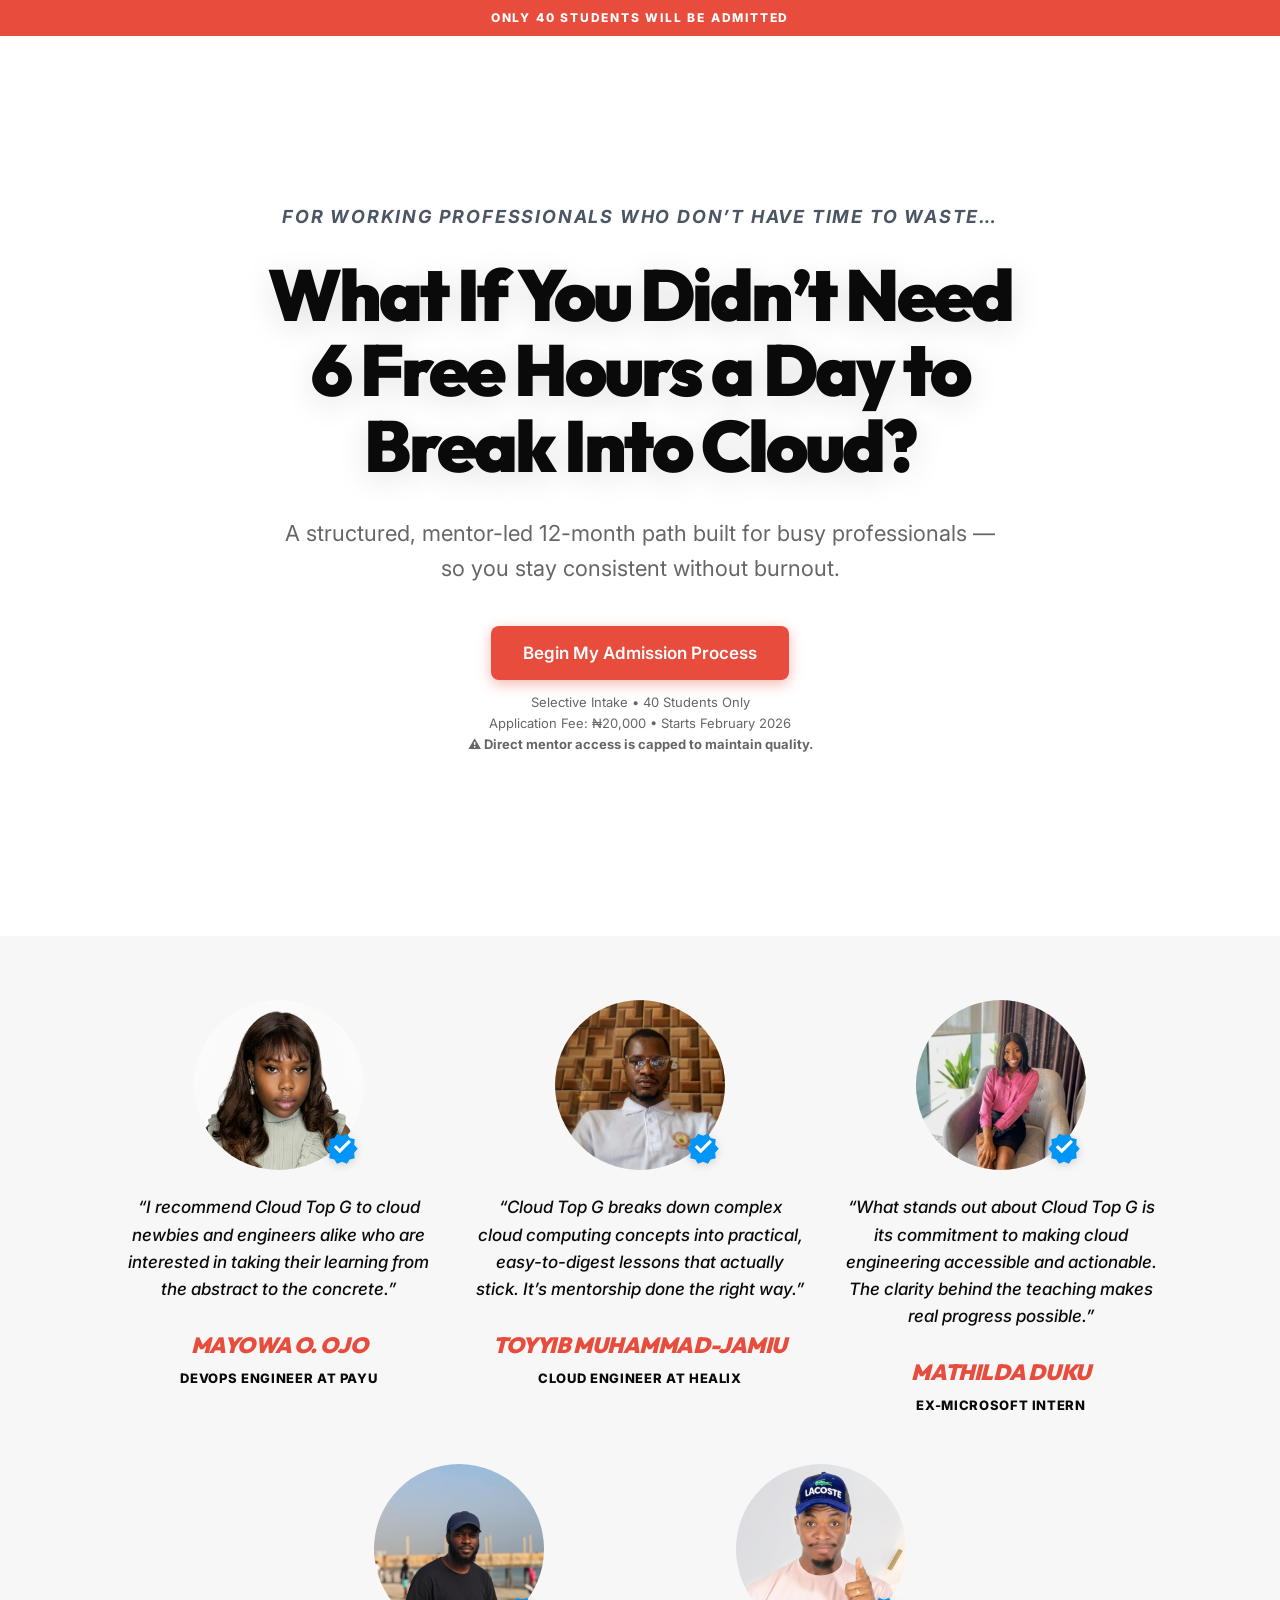
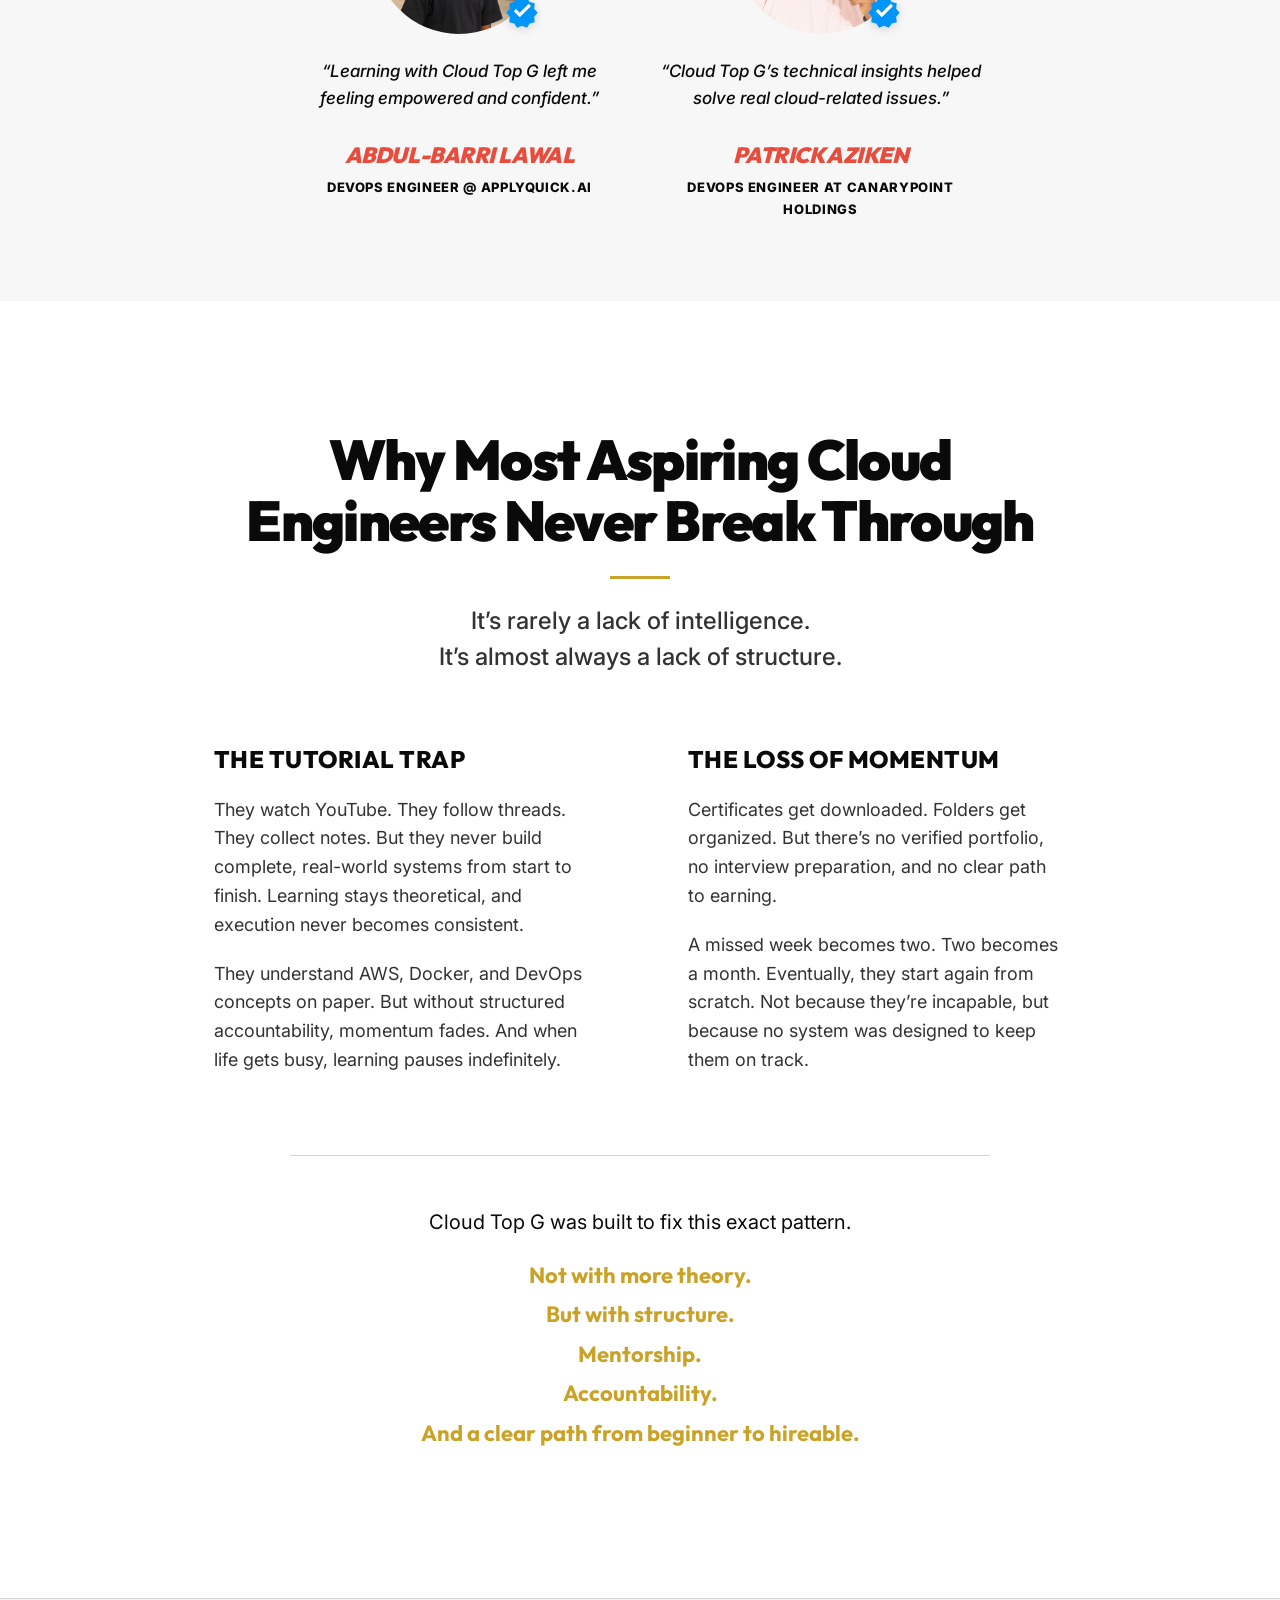
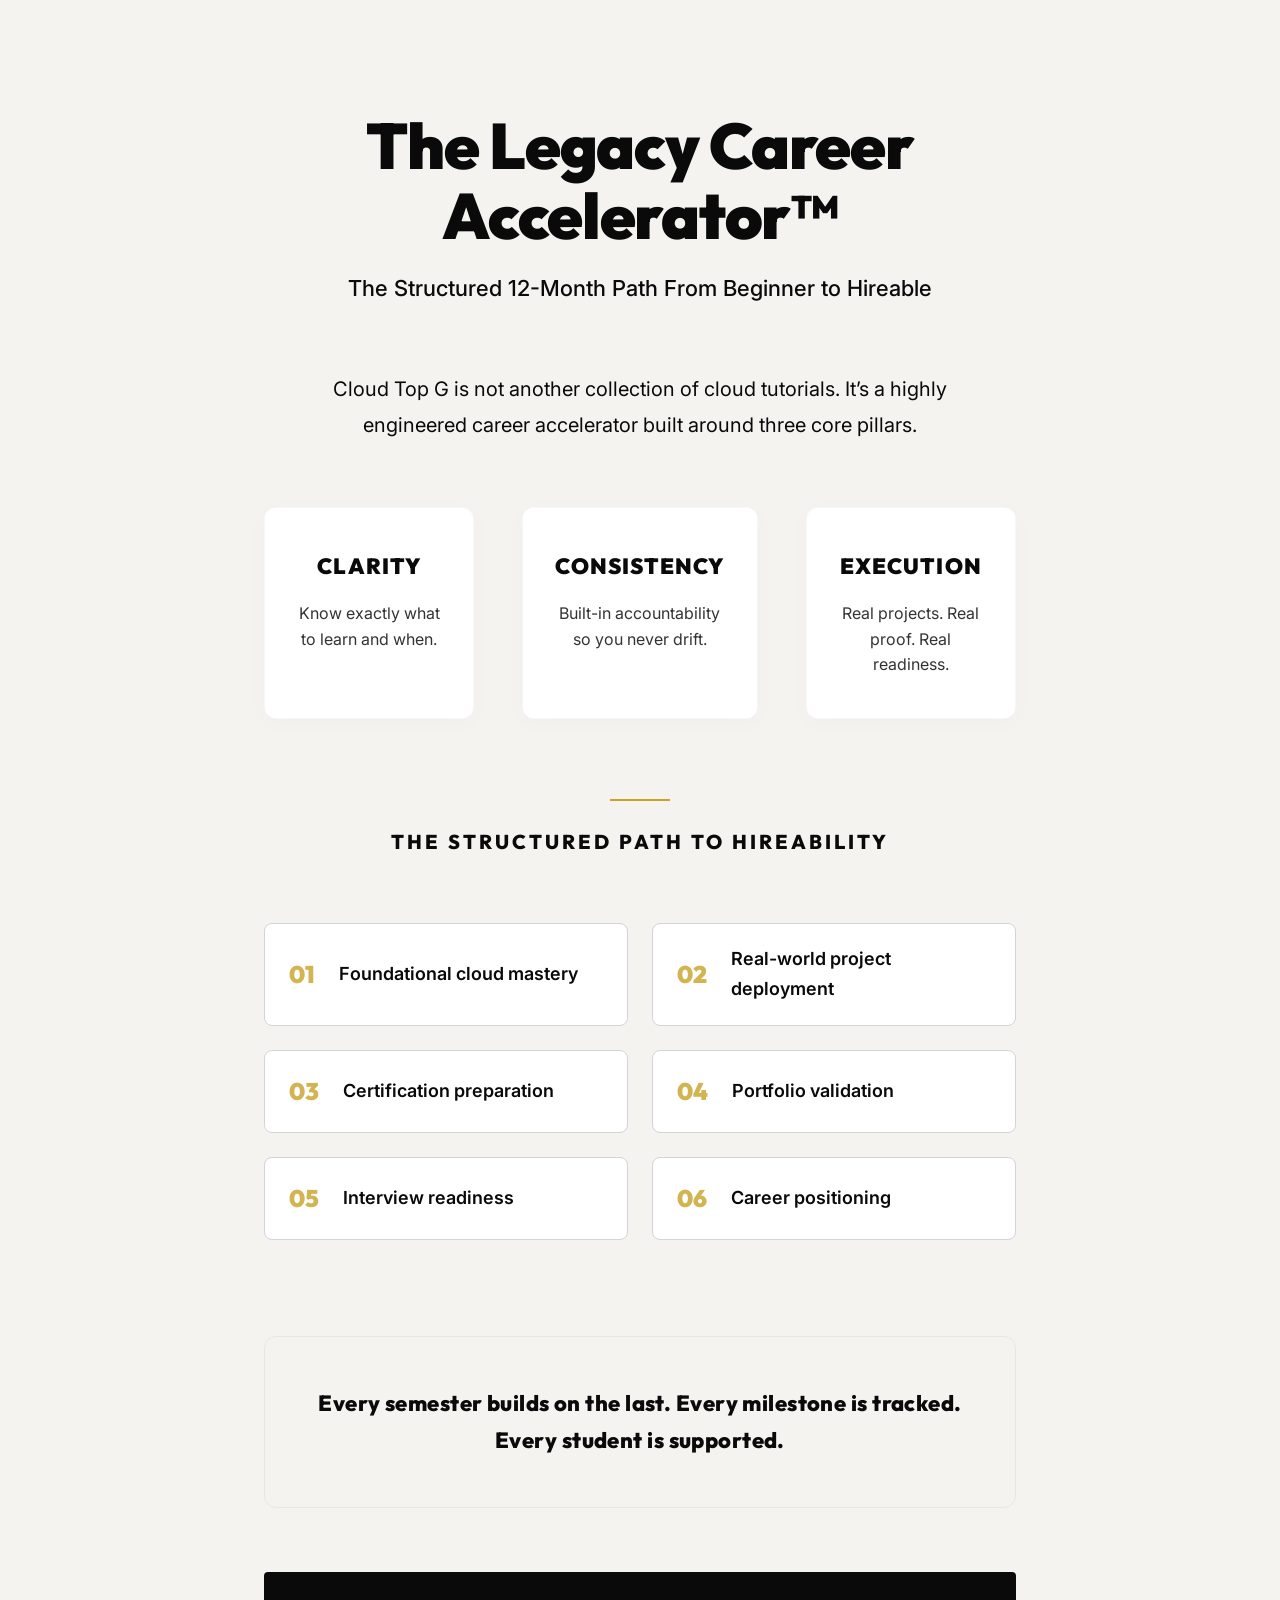
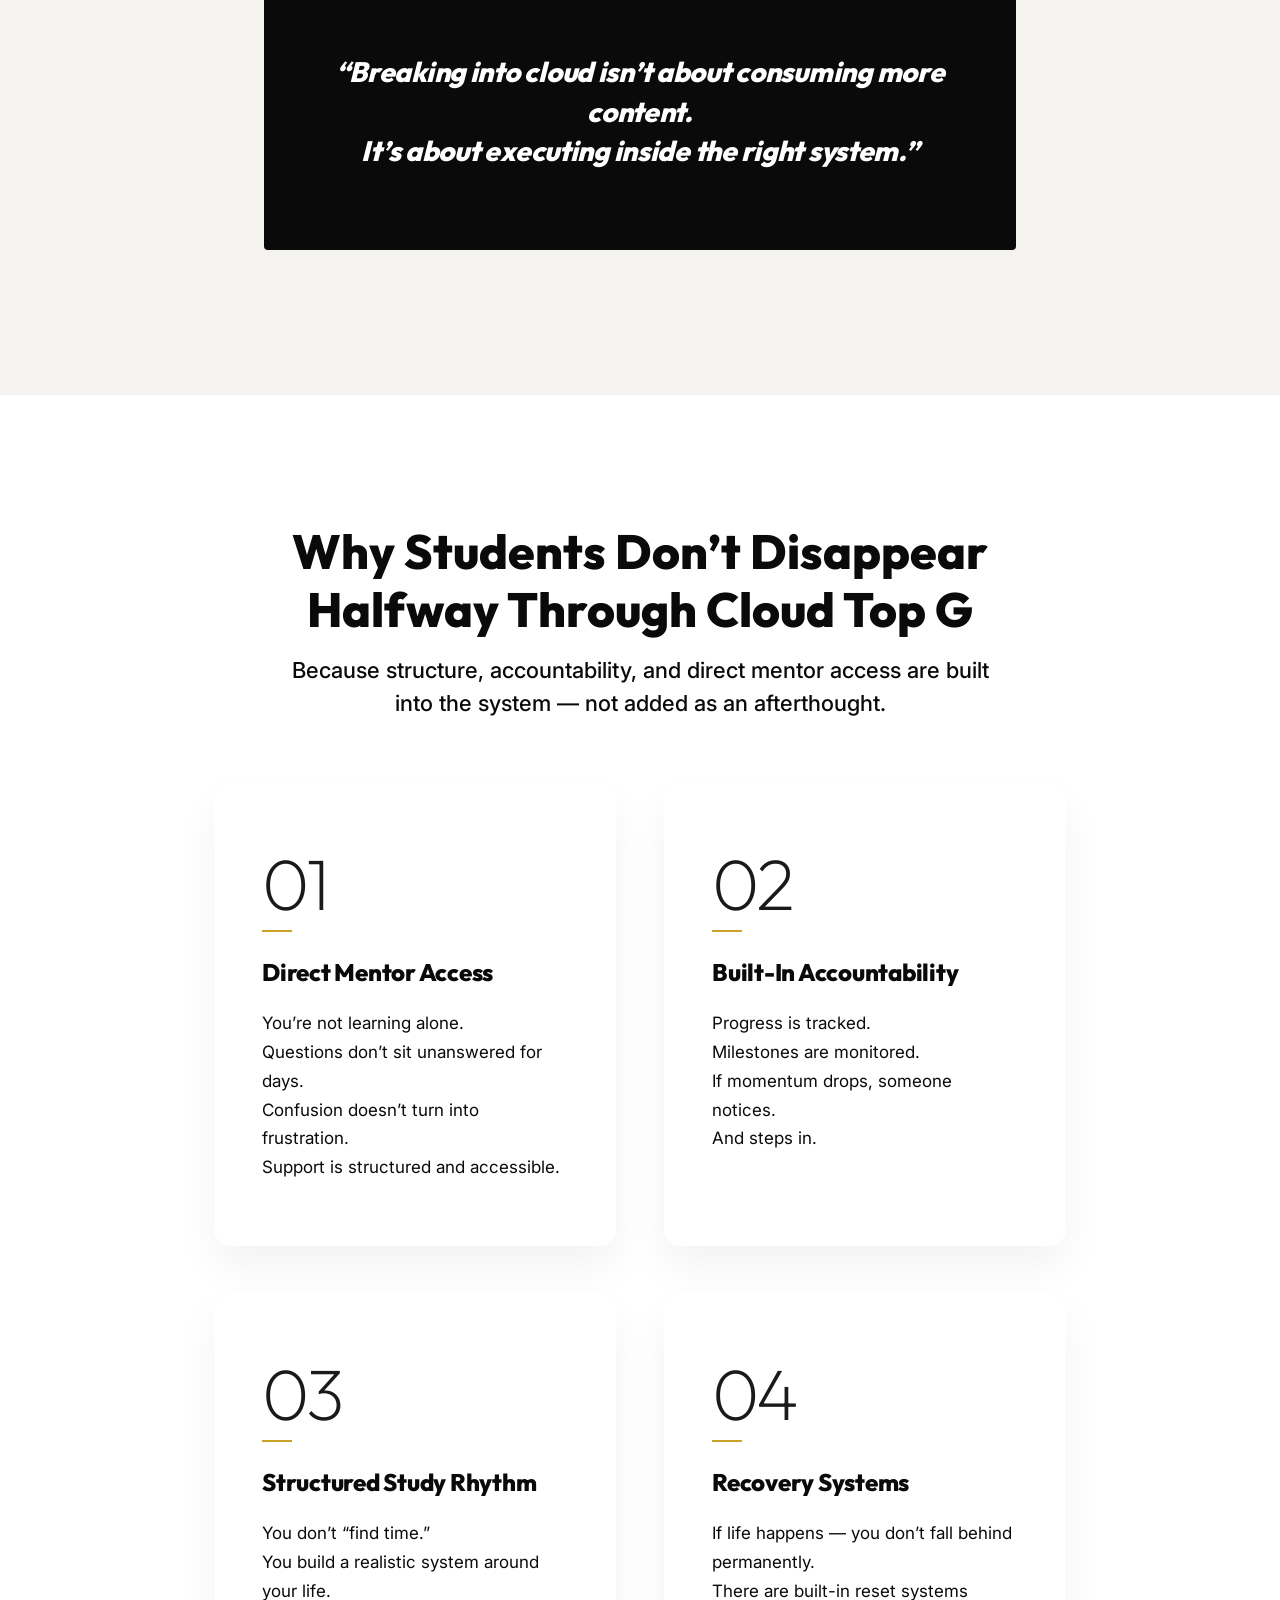
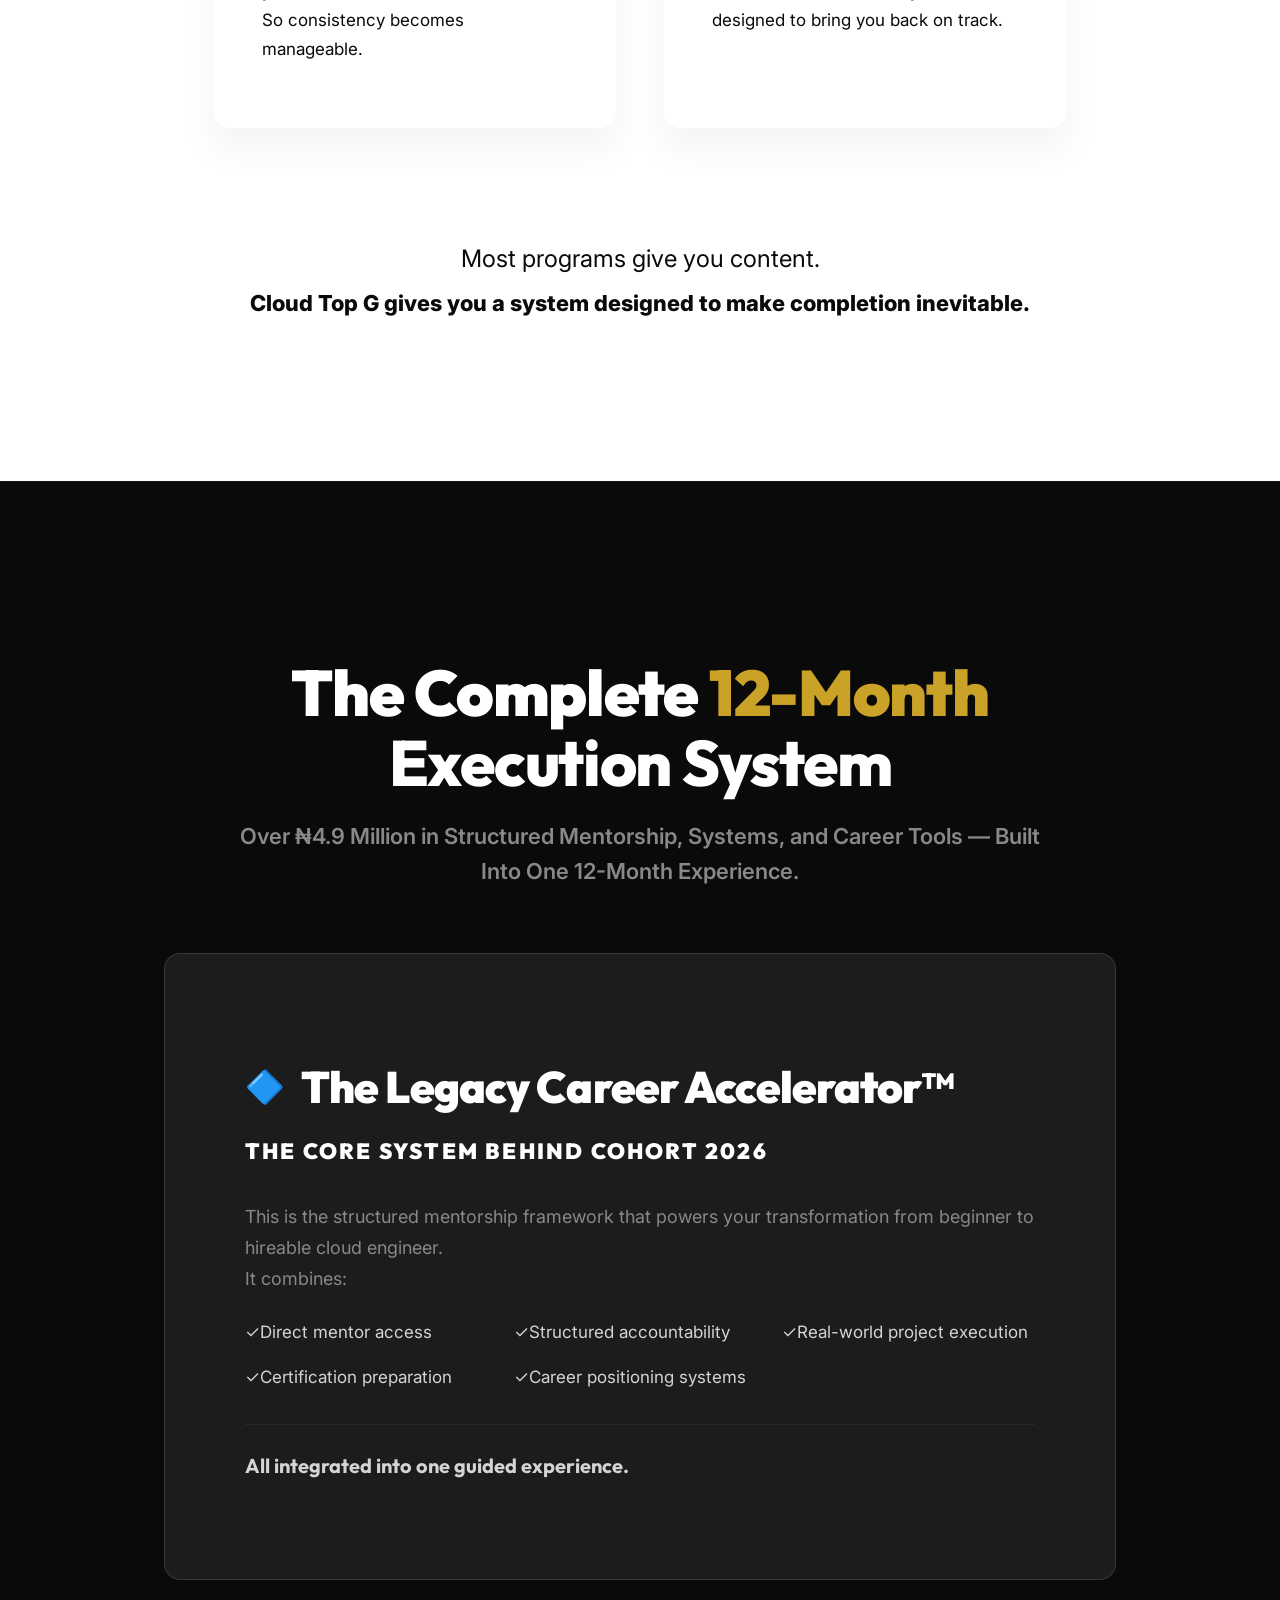
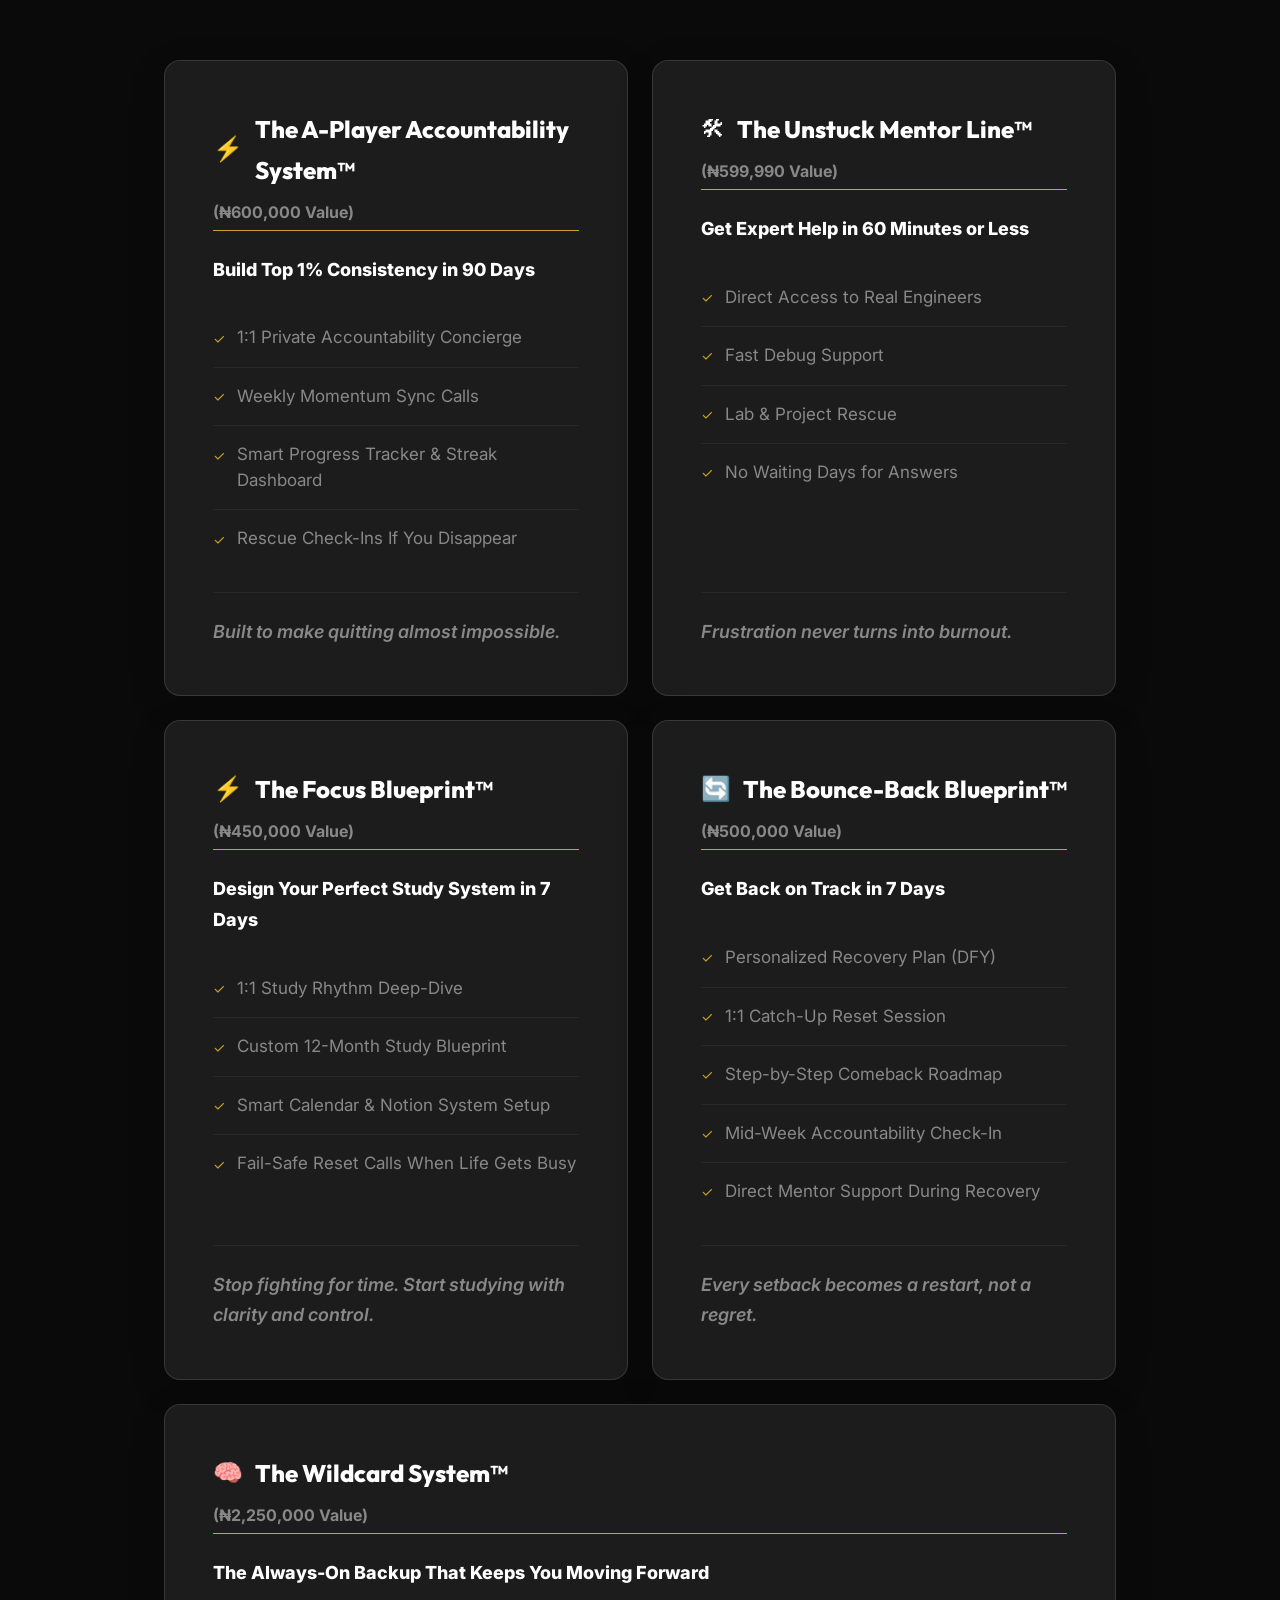
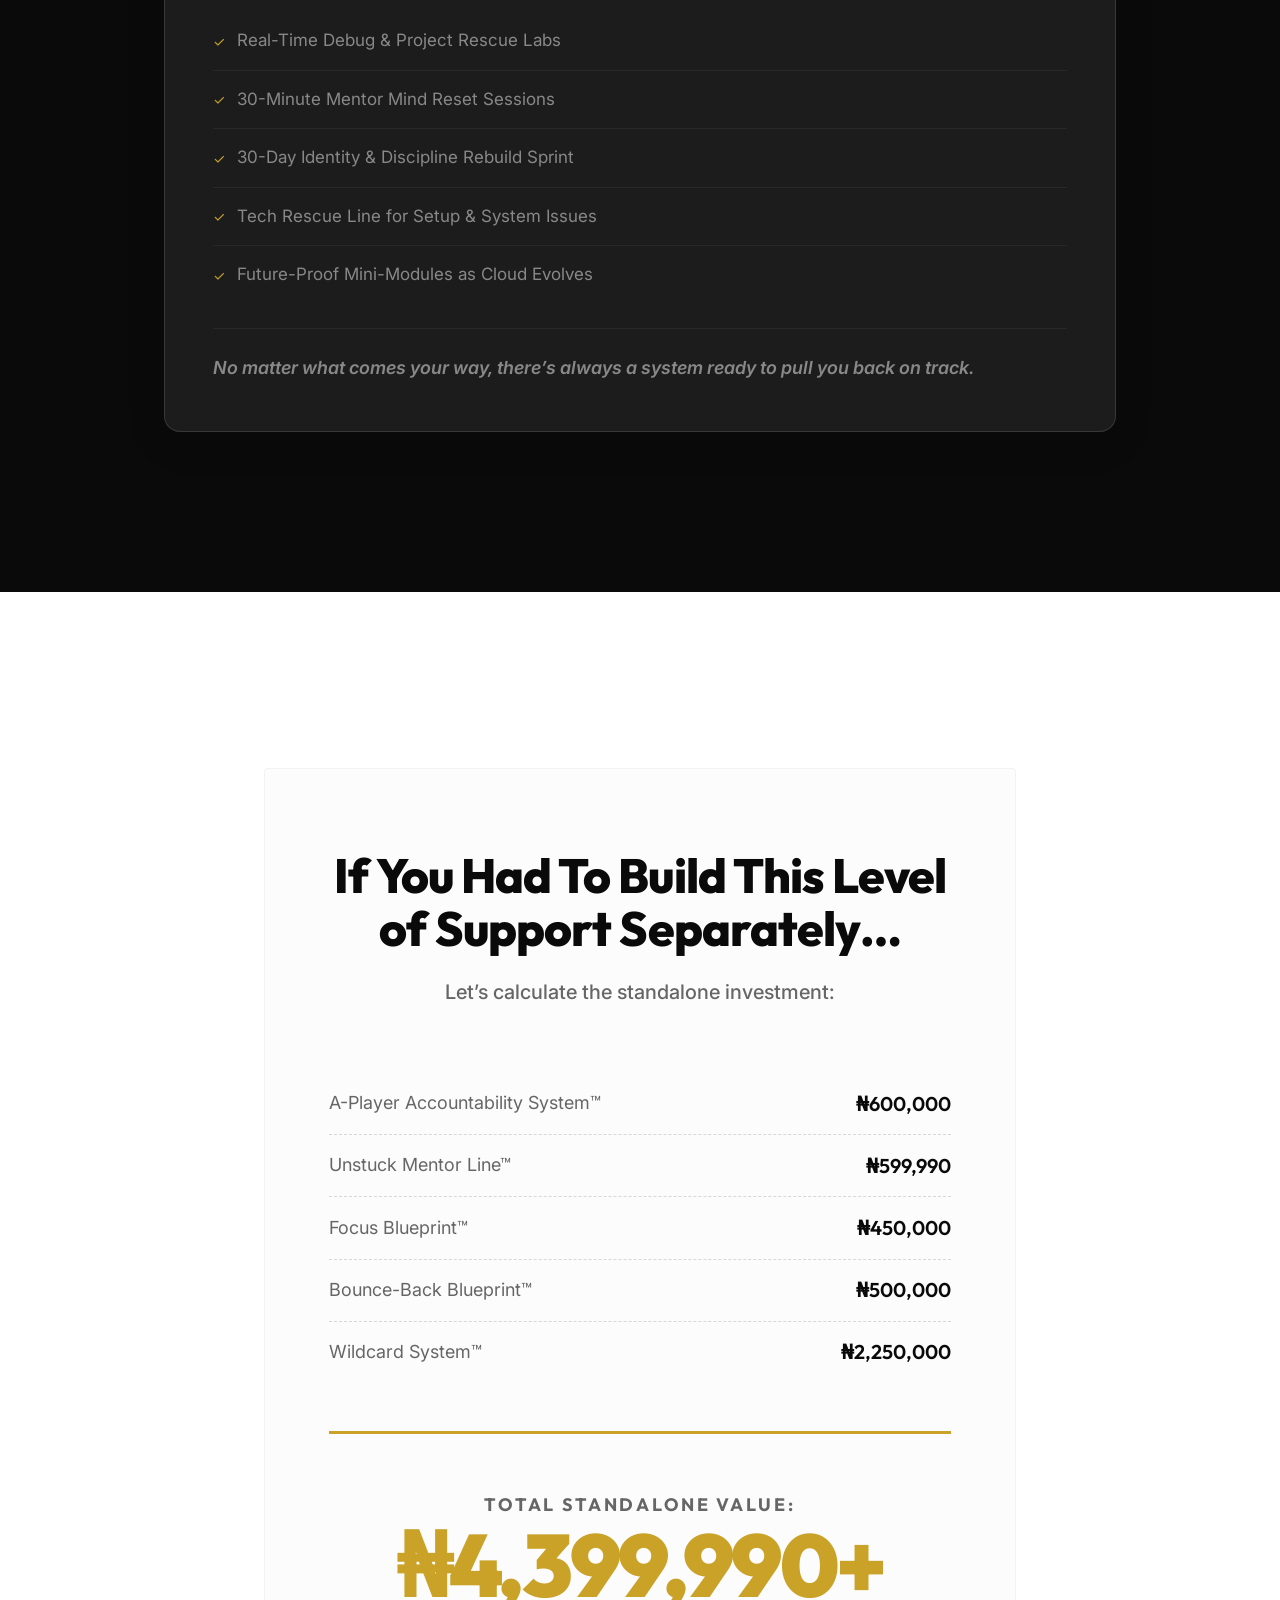
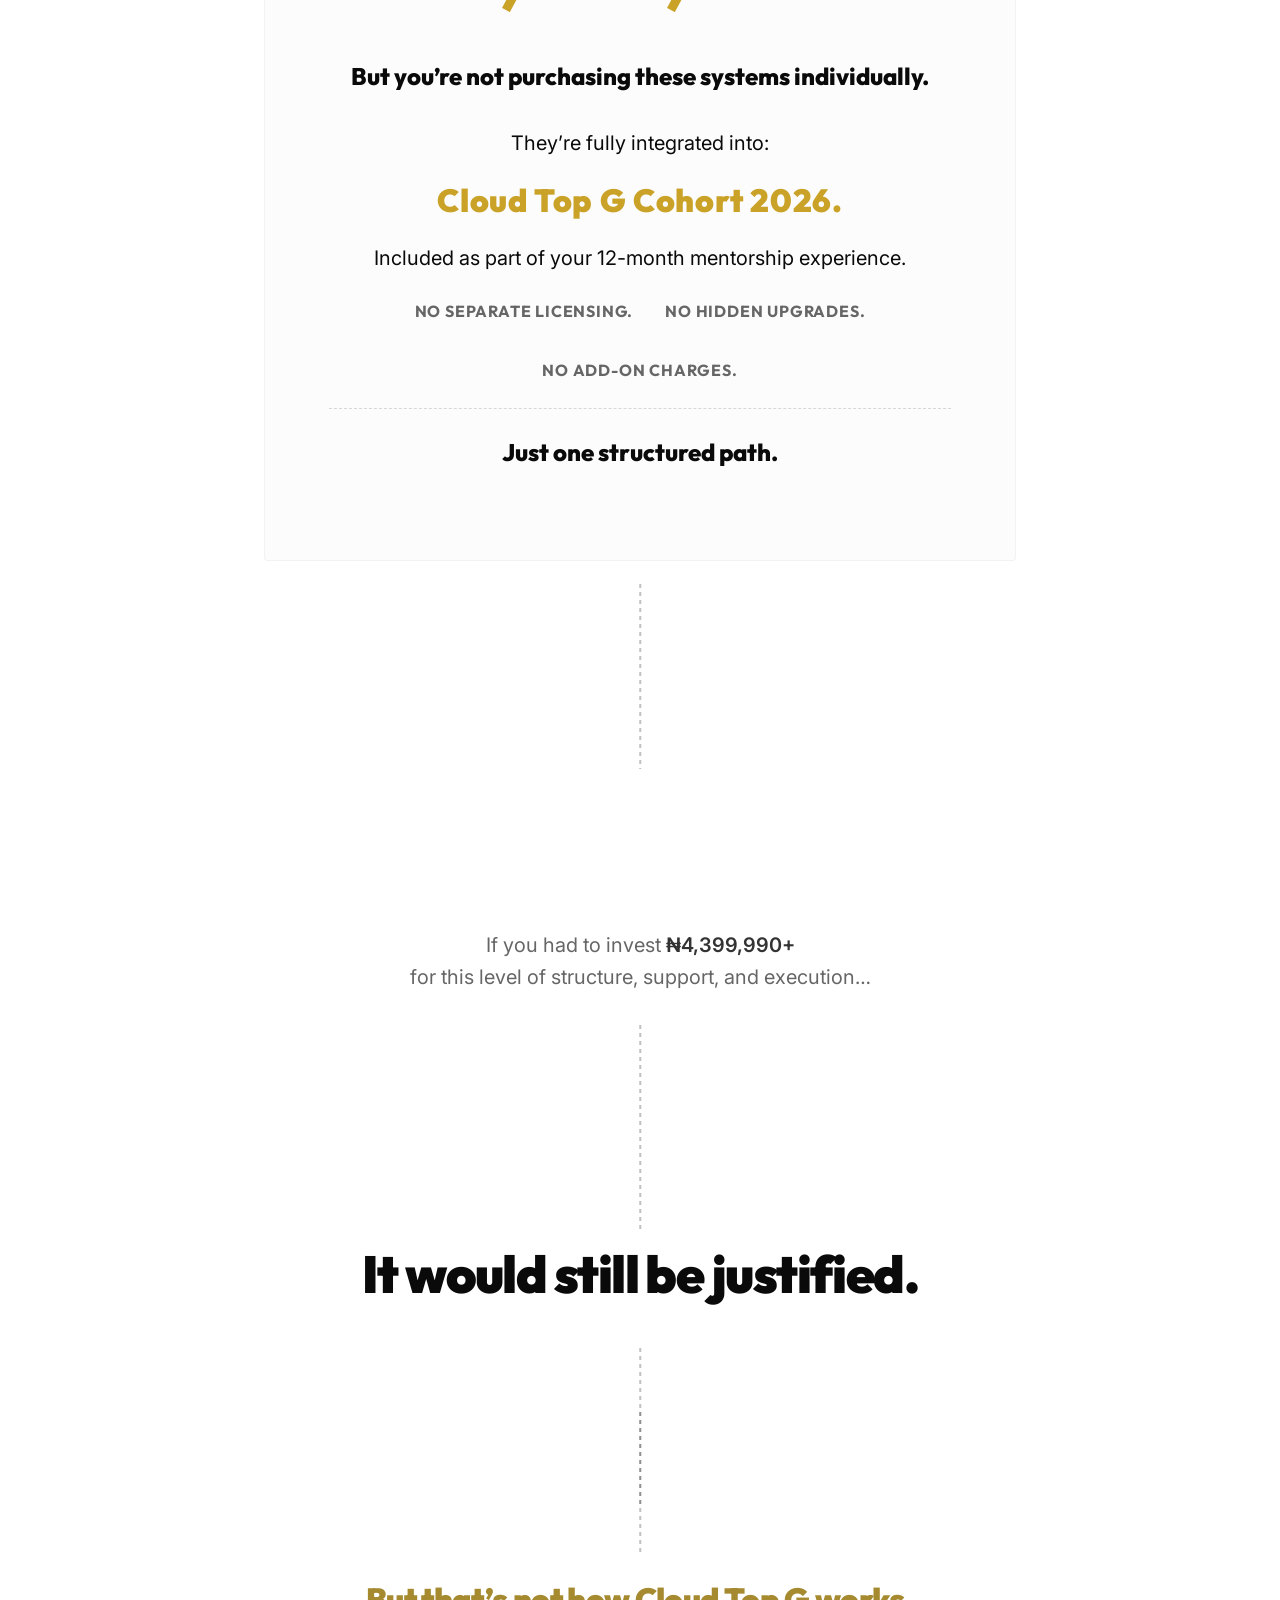
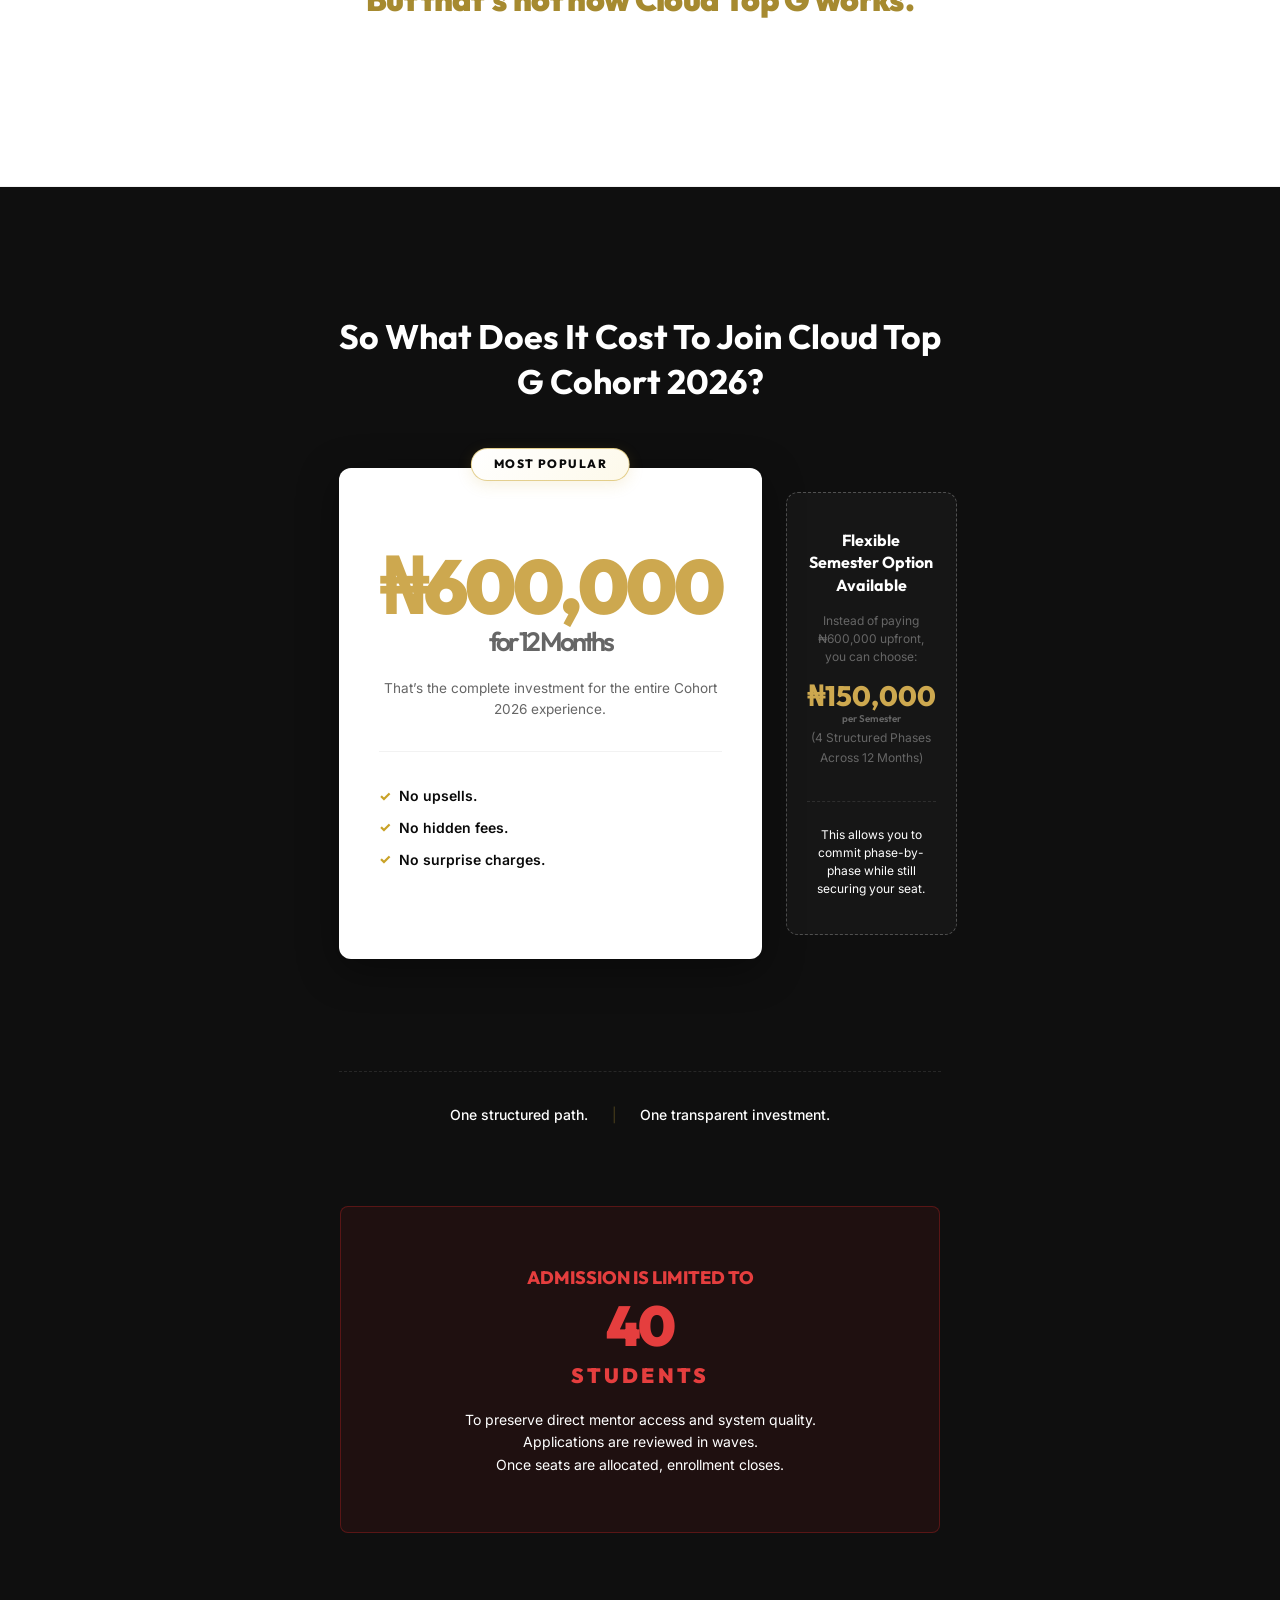
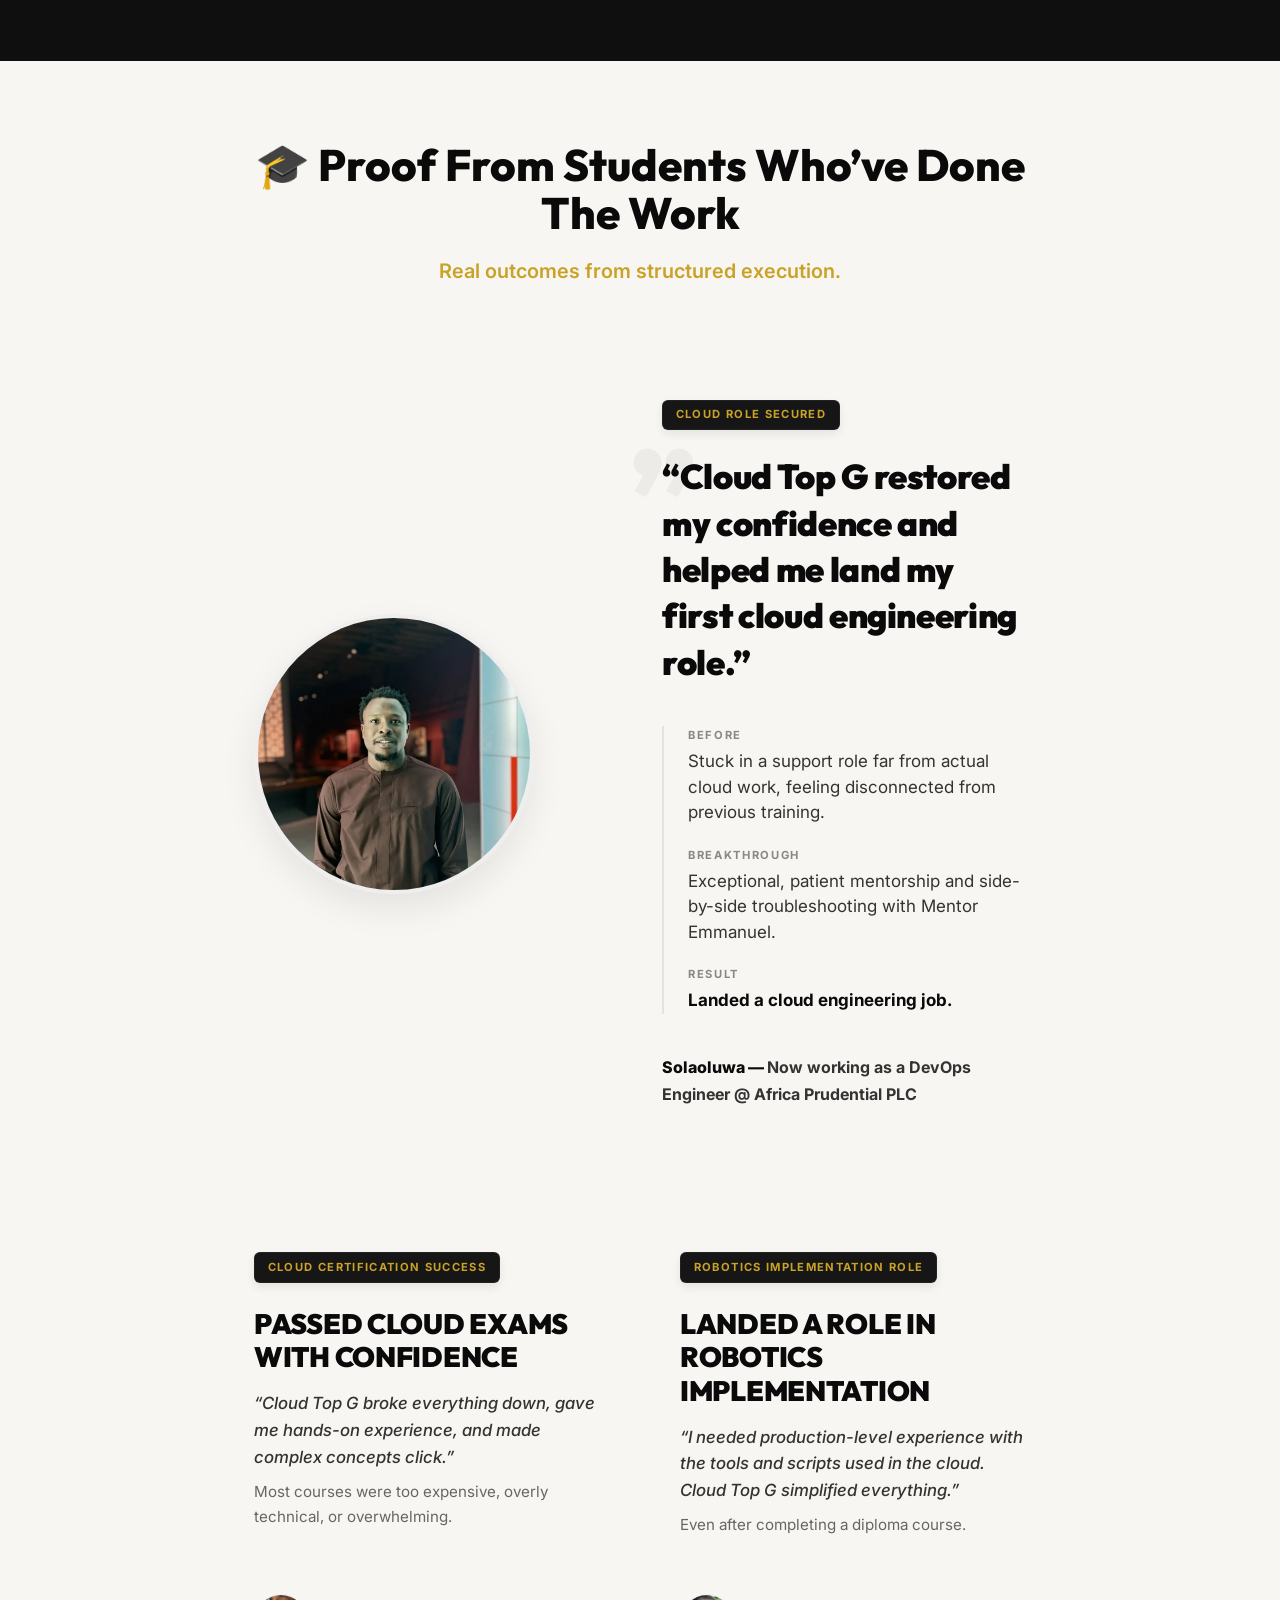
==== commit 0b49fd3a: "Refine mobile styles, sticky CTA footer, and dashed vertical trails" ====
--- a/index.html
+++ b/index.html
@@ -744,7 +744,8 @@
             <li><span class="fit-icon fit-icon--neg">✕</span> You’re unwilling to commit consistent time to growth.</li>
             <li><span class="fit-icon fit-icon--neg">✕</span> You want entertainment instead of real execution.</li>
           </ul>
-          <p class="fit-card__conclusion">We protect the standard.<br><strong></strong>Not everyone qualifies.</strong></p>
+          <p class="fit-card__conclusion">We protect the standard.<br><strong></strong>Not everyone qualifies.</strong>
+          </p>
         </div>
       </div>
 
@@ -760,17 +761,425 @@
   <section class="final-cta">
     <div class="container final-cta__container">
       <div class="final-cta__content fade-in">
-        <h2 class="final-cta__headline">Ready To Apply?</h2>
-
-        <div class="final-cta__body">
-          <p>If you’ve read this far, you already know this isn’t a casual program.</p>
-          <p class="highlight-fact">It’s structured.</p>
-          <p class="highlight-fact">It’s mentored.</p>
-          <p class="highlight-fact">It’s capped at 40 students.</p>
-        </div>
-
-        <p class="final-cta__urgency">If you’re serious about becoming hireable within 12 months —<br><strong>Apply
-            before Cohort 2026 allocation closes.</strong></p>
+        <h2 class="final-cta__headline">Ready To Join The Next Cloud Top G Cohort?</h2>
+
+        <div class="final-cta__selective-text">
+          <p>Admission is selective.</p>
+          <p>Only serious applicants are reviewed.</p>
+        </div>
+
+        <div class="final-cta__steps">
+          <div class="cta-step timeline-step">
+            <span class="step-num">1</span>
+            <span class="step-text">Submit your application</span>
+          </div>
+          <div class="timeline-connector">↓</div>
+          <div class="cta-step timeline-step">
+            <span class="step-num">2</span>
+            <span class="step-text">Complete the short assessment</span>
+          </div>
+          <div class="timeline-connector">↓</div>
+          <div class="cta-step timeline-step">
+            <span class="step-num">3</span>
+            <span class="step-text">If approved, secure your seat</span>
+          </div>
+        </div>
+
+        <div class="final-cta__urgency">
+          <p>Only <span class="urgency-highlight">40 engineers</span> are accepted into each cohort.</p>
+        </div>
+
+        <a href="#payment-modal" class="btn btn--primary btn--large open-modal cta-pulse-btn">
+          Start My Application
+          <svg width="24" height="24" viewBox="0 0 24 24" fill="none" stroke="currentColor" stroke-width="2"
+            stroke-linecap="round" stroke-linejoin="round">
+            <line x1="5" y1="12" x2="19" y2="12"></line>
+            <polyline points="12 5 19 12 12 19"></polyline>
+          </svg>
+        </a>
+
+        <p class="final-cta__microcopy">Application takes less than 3 minutes.</p>
+      </div>
+    </div>
+  </section>
+
+  <!-- ═══════════════════════════════════════════════════════════ -->
+  <!-- SECTION 1K — BONUS SECTION                                 -->
+  <!-- ═══════════════════════════════════════════════════════════ -->
+  <section class="bonus-section">
+    <div class="container bonus-section__container">
+      <div class="bonus-header fade-in">
+        <p class="bonus-eyebrow"><em>Here’s what most programs never build in...</em></p>
+        <h2 class="bonus-headline">🎁 The Cloud Top G Advantage</h2>
+        <div class="advantage-intro-grid">
+
+          <!-- Left Column: Manifesto / Founder's Note -->
+          <div class="advantage-manifesto">
+            <p class="manifesto-quote">
+              "If someone joins Cloud Top G, their failure should never be caused by missing support."
+            </p>
+            <p class="manifesto-author">— NWOKOLO EMMANUEL (Founder, Cloud Top G)</p>
+          </div>
+
+          <!-- Right Column: The Promise / Logical Breakdown -->
+          <div class="advantage-promise">
+            <h3 class="promise-headline">Over ₦6 Million in Premium Career Bonuses — Included at No Extra Cost.</h3>
+            <p class="promise-text">
+              These are not optional add-ons. They are structured systems designed to eliminate the most common
+              roadblocks you will face—from certification stress to job search confusion.
+            </p>
+            <p class="promise-text">
+              Because we’re not building another course.<br>
+              <strong>We’re building engineers who win — and keep winning.</strong>
+            </p>
+          </div>
+
+        </div>
+      </div>
+
+      <h3 class="bonus-subheadline fade-in">🎁 Exclusive Bonuses Included Inside Cohort 2026</h3>
+
+      <div class="bonus-grid">
+        <!-- Bonus Category 1 -->
+        <div class="bonus-card fade-in">
+          <h4 class="bonus-card__title">🚀 Career Acceleration & ROI Systems</h4>
+          <p class="bonus-card__val"><span class="value-badge">₦1,450,000+ VALUE</span></p>
+          <ul class="bonus-list">
+            <li>
+              <strong>✓ Career & ROI Transformation Suite™ (₦850,000 Value)</strong>
+              <div class="bonus-list__desc">The All-in-One Career Success Bundle That Maps How You’ll Earn Back Your
+                Investment — and Keep Growing.</div>
+            </li>
+            <li>
+              <strong>✓ 60-Minute Career Path Navigator™ (₦500,000 Value)</strong>
+              <div class="bonus-list__desc">Uncover Your Ideal Cloud Specialization and Build a Clear 3–6 Month Growth
+                Roadmap.</div>
+            </li>
+          </ul>
+          <p class="bonus-card__summary">Map your specialization. Build your earn-back strategy. Graduate with a
+            financial recovery plan — not uncertainty.</p>
+        </div>
+
+        <!-- Bonus Category 2 -->
+        <div class="bonus-card fade-in">
+          <h4 class="bonus-card__title">📜 Certification & Technical Mastery</h4>
+          <p class="bonus-card__val"><span class="value-badge">₦1,350,000+ VALUE</span></p>
+          <ul class="bonus-list">
+            <li>
+              <strong>✓ 60-Minute Cloud Certification Fast-Track™ (₦650,000 Value)</strong>
+              <div class="bonus-list__desc">Get a Personalized Certification Plan to Pass AWS, Azure, or GCP Without
+                Wasting Time or Money.</div>
+            </li>
+            <li>
+              <strong>✓ Cloud Mastery & Proof Accelerator™ (₦700,000 Value)</strong>
+              <div class="bonus-list__desc">Build Advanced, Real-World Cloud Projects That Prove Your Expertise.</div>
+            </li>
+          </ul>
+          <p class="bonus-card__summary">Pass certifications faster. Build verified production-level projects. Graduate
+            with proof — not theory.</p>
+        </div>
+
+        <!-- Bonus Category 3 -->
+        <div class="bonus-card fade-in">
+          <h4 class="bonus-card__title">💼 Job Placement & Role Confidence</h4>
+          <p class="bonus-card__val"><span class="value-badge">₦1,700,000+ VALUE</span></p>
+          <ul class="bonus-list">
+            <li>
+              <strong>✓ 14-Day Job Placement Blueprint™ (₦600,000 Value)</strong>
+              <div class="bonus-list__desc">Land Interviews and Position Yourself for Remote Cloud Roles — Fast.</div>
+            </li>
+            <li>
+              <strong>✓ 4-Week Cloud Interview Mastery Bootcamp™ (₦500,000 Value)</strong>
+              <div class="bonus-list__desc">Learn to Communicate with Confidence and Turn Interviews into Offers.</div>
+            </li>
+            <li>
+              <strong>✓ 90-Day Role Mastery Mentorship™ (₦600,000 Value)</strong>
+              <div class="bonus-list__desc">Thrive in Your First Cloud Role with Guided, Real-World Support.</div>
+            </li>
+          </ul>
+          <p class="bonus-card__summary">Land interviews. Perform confidently. Thrive in your first 90 days on the job.
+          </p>
+        </div>
+
+        <!-- Bonus Category 4 -->
+        <div class="bonus-card fade-in">
+          <h4 class="bonus-card__title">🌍 Legacy & Network Expansion</h4>
+          <p class="bonus-card__val"><span class="value-badge">₦1,900,000+ VALUE</span></p>
+          <ul class="bonus-list">
+            <li>
+              <strong>✓ Lifetime Mastermind Access™ (₦700,000 Value)</strong>
+              <div class="bonus-list__desc">Stay Connected to a Powerful Network of Engineers, Mentors, and Referrals.
+              </div>
+            </li>
+            <li>
+              <strong>✓ Legacy Builder System™ (₦600,000 Value)</strong>
+              <div class="bonus-list__desc">Build Your Personal Brand and Position Yourself as a Recognized Engineer.
+              </div>
+            </li>
+            <li>
+              <strong>✓ Shadow-the-Pro Experience™ (₦600,000 Value)</strong>
+              <div class="bonus-list__desc">Learn Directly from Working Engineers Solving Real Production Problems.
+              </div>
+            </li>
+          </ul>
+          <p class="bonus-card__summary">Build visibility. Access referral loops. Learn how top engineers think and
+            execute.</p>
+        </div>
+      </div>
+
+      <div class="bonus-total fade-in">
+        <div class="bonus-total__breakdown">
+          <p>Core Systems: <strong>₦4,399,990+</strong></p>
+          <p>Bonuses: <strong>₦6,400,000+</strong></p>
+        </div>
+        <p class="bonus-total__label">Total Combined Value:</p>
+        <p class="bonus-total__amount">₦10,799,990+</p>
+        <p class="bonus-total__included">All of this is included in the <strong>₦600,000</strong> Cohort 2026 tuition.
+        </p>
+      </div>
+    </div>
+  </section>
+
+  <!-- ═══════════════════════════════════════════════════════════ -->
+  <!-- SECTION FAQ — FREQUENTLY ASKED QUESTIONS                    -->
+  <!-- ═══════════════════════════════════════════════════════════ -->
+  <section id="faq" class="section section--light">
+    <div class="container">
+      <div class="faq-container">
+        <h2 class="section__headline section__headline--center">Frequently Asked Questions</h2>
+
+        <div class="faq-intro">
+          <p class="faq-intro__heading">Still have questions?</p>
+          <p class="faq-intro__sub">Here are the most common things applicants ask before joining Cloud Top G.</p>
+        </div>
+
+        <div class="faq-list">
+          <div class="faq-item">
+            <button class="faq-question">
+              <span class="faq-item__num">01</span>
+              <span class="faq-question-text">Who is this program for?</span>
+              <span class="faq-toggle-icon">
+                <svg width="24" height="24" viewBox="0 0 24 24" fill="none" stroke="currentColor" stroke-width="2"
+                  stroke-linecap="round" stroke-linejoin="round">
+                  <polyline points="6 9 12 15 18 9"></polyline>
+                </svg>
+              </span>
+            </button>
+            <div class="faq-item__answer">
+              <div class="faq-answer__inner">
+                <p>Cloud Top G is designed for beginners and early-stage engineers who are serious about becoming
+                  hireable
+                  within 12 months. You don’t need prior cloud experience — but you must be willing to follow structure
+                  and stay consistent.</p>
+              </div>
+            </div>
+          </div>
+
+          <div class="faq-item">
+            <button class="faq-question">
+              <span class="faq-item__num">02</span>
+              <span class="faq-question-text">How much time will I need each week?</span>
+              <span class="faq-toggle-icon">
+                <svg width="24" height="24" viewBox="0 0 24 24" fill="none" stroke="currentColor" stroke-width="2"
+                  stroke-linecap="round" stroke-linejoin="round">
+                  <polyline points="6 9 12 15 18 9"></polyline>
+                </svg>
+              </span>
+            </button>
+            <div class="faq-item__answer">
+              <div class="faq-answer__inner">
+                <p>Most students dedicate 10–15 focused hours per week. The system is structured to work alongside a job
+                  or school schedule — but consistency is required.</p>
+              </div>
+            </div>
+          </div>
+
+          <div class="faq-item">
+            <button class="faq-question">
+              <span class="faq-item__num">03</span>
+              <span class="faq-question-text">What happens after I apply?</span>
+              <span class="faq-toggle-icon">
+                <svg width="24" height="24" viewBox="0 0 24 24" fill="none" stroke="currentColor" stroke-width="2"
+                  stroke-linecap="round" stroke-linejoin="round">
+                  <polyline points="6 9 12 15 18 9"></polyline>
+                </svg>
+              </span>
+            </button>
+            <div class="faq-item__answer">
+              <div class="faq-answer__inner">
+                <p>You’ll pay the ₦20,000 application fee and complete an assessment.</p>
+                <p>Admission is merit-based. If accepted, you’ll receive onboarding details and payment options.</p>
+              </div>
+            </div>
+          </div>
+
+          <div class="faq-item">
+            <button class="faq-question">
+              <span class="faq-item__num">04</span>
+              <span class="faq-question-text">Can I pay per semester instead of upfront?</span>
+              <span class="faq-toggle-icon">
+                <svg width="24" height="24" viewBox="0 0 24 24" fill="none" stroke="currentColor" stroke-width="2"
+                  stroke-linecap="round" stroke-linejoin="round">
+                  <polyline points="6 9 12 15 18 9"></polyline>
+                </svg>
+              </span>
+            </button>
+            <div class="faq-item__answer">
+              <div class="faq-answer__inner">
+                <p><strong>Yes.</strong></p>
+                <p>The full tuition is ₦600,000 for 12 months.<br>You may pay ₦150,000 per semester across four
+                  semesters
+                  instead of paying upfront.</p>
+              </div>
+            </div>
+          </div>
+
+          <div class="faq-item">
+            <button class="faq-question">
+              <span class="faq-item__num">05</span>
+              <span class="faq-question-text">Is job placement guaranteed?</span>
+              <span class="faq-toggle-icon">
+                <svg width="24" height="24" viewBox="0 0 24 24" fill="none" stroke="currentColor" stroke-width="2"
+                  stroke-linecap="round" stroke-linejoin="round">
+                  <polyline points="6 9 12 15 18 9"></polyline>
+                </svg>
+              </span>
+            </button>
+            <div class="faq-item__answer">
+              <div class="faq-answer__inner">
+                <p><strong>No.</strong></p>
+                <p>We do not guarantee job placement or specific income outcomes.</p>
+                <p>What we provide is structured mentorship, real-world projects, portfolio proof, certification
+                  guidance,
+                  and career systems designed to make you highly competitive.</p>
+                <p>Your results depend on effort, consistency, and execution.</p>
+              </div>
+            </div>
+          </div>
+
+          <div class="faq-item">
+            <button class="faq-question">
+              <span class="faq-item__num">06</span>
+              <span class="faq-question-text">Why is the cohort capped at 40 students?</span>
+              <span class="faq-toggle-icon">
+                <svg width="24" height="24" viewBox="0 0 24 24" fill="none" stroke="currentColor" stroke-width="2"
+                  stroke-linecap="round" stroke-linejoin="round">
+                  <polyline points="6 9 12 15 18 9"></polyline>
+                </svg>
+              </span>
+            </button>
+            <div class="faq-item__answer">
+              <div class="faq-answer__inner">
+                <p>To preserve direct mentor access and maintain quality.</p>
+                <p>Cloud Top G is intentionally limited to ensure every student receives structured guidance and real
+                  accountability.</p>
+              </div>
+            </div>
+          </div>
+        </div>
+      </div>
+    </div>
+  </section>
+
+  <!-- ═══════════════════════════════════════════════════════════ -->
+  <!-- SECTION GUARANTEE — THE COMMITMENT GUARANTEE                 -->
+  <!-- ═══════════════════════════════════════════════════════════ -->
+  <section class="guarantee-section">
+    <div class="container guarantee__container">
+      <div class="guarantee-block fade-in">
+
+        <div class="guarantee-block__header">
+          <h2 class="guarantee-block__headline">💎 The Cloud Top G Commitment Guarantee</h2>
+          <p class="guarantee-block__note-eyebrow">Because confidence should go both
+            ways.</p>
+          <div class="guarantee-block__intro">
+            If someone joins Cloud Top G and fails,<br>
+            it should never be because they lacked<br>
+            structure, mentorship, or support.
+          </div>
+          <div class="guarantee-block__body-text">
+            <p>That’s why we built this program differently.</p>
+            <p>This isn’t just a course — it’s a mentored system designed to make you hireable.</p>
+            <p>And if you show up and follow the process, we will stand with you until you see real progress.</p>
+          </div>
+        </div>
+
+        <hr class="guarantee-block__divider">
+
+        <h3 class="guarantee-block__short">Our Promise</h3>
+
+        <div class="guarantee-block__promises">
+          <div class="promise-item">
+            <h4 class="promise-item__title">30-Day Experience Window</h4>
+            <p class="promise-item__desc">
+              Join the program, attend sessions, explore the labs, and experience the ecosystem.<br>
+              If within your first 30 days you feel Cloud Top G isn’t the right fit, we’ll help you adjust your path or
+              defer to the next cohort.<br>
+              <strong>No pressure. Just progress.</strong>
+            </p>
+          </div>
+
+          <div class="promise-item">
+            <h4 class="promise-item__title">Transformation Guarantee</h4>
+            <p class="promise-item__desc">
+              If you complete your first 90 days, follow the system, and still don’t see measurable improvement in your
+              skills or job readiness,<br>
+              <strong>we’ll continue mentoring you for free until you do.</strong>
+            </p>
+          </div>
+        </div>
+
+        <hr class="guarantee-block__divider">
+
+        <div class="guarantee-block__footer">
+          <p class="guarantee-block__short">In Simple Terms</p>
+          <p class="guarantee-block__summary">
+            You bring the effort.<br>
+            We bring the system, mentorship, and support.<br>
+            <strong>Your only real risk is never starting.</strong>
+          </p>
+          <div class="guarantee-block__cta-wrapper" style="text-align: center;">
+            <a href="#payment-modal" class="btn btn--primary open-modal guarantee-block__btn cta-pulse-btn"
+              style="padding: 16px 36px; font-size: 16px; font-weight: 600; border-radius: 10px; display: inline-flex;">
+              Apply to Cloud Top G
+              <svg width="24" height="24" viewBox="0 0 24 24" fill="none" stroke="currentColor" stroke-width="2"
+                stroke-linecap="round" stroke-linejoin="round">
+                <line x1="5" y1="12" x2="19" y2="12"></line>
+                <polyline points="12 5 19 12 12 19"></polyline>
+              </svg>
+            </a>
+            <p class="guarantee-block__microcopy">
+              Application takes less than 3 minutes. Includes a ₦20,000 assessment.
+            </p>
+          </div>
+        </div>
+
+      </div>
+    </div>
+  </section>
+
+  <!-- ═══════════════════════════════════════════════════════════ -->
+  <!-- SECTION 1L — FINAL CTA SECTION                             -->
+  <!-- ═══════════════════════════════════════════════════════════ -->
+  <section class="final-cta-bottom">
+    <div class="container final-cta-bottom__container">
+      <div class="final-cta-bottom__content fade-in">
+        <div class="cohort-status">
+          <span class="status-dot"></span>
+          <span class="cohort-status__text">COHORT STATUS: ACCEPTING APPLICATIONS</span>
+        </div>
+
+        <h2 class="final-cta-bottom__headline">🎓 Cohort 2026 Is Capped at 40 Students.</h2>
+
+        <div class="final-cta-bottom__body">
+          <p class="highlight-fact">Structured.</p>
+          <p class="highlight-fact">Mentored.</p>
+          <p class="highlight-fact">Selective.</p>
+        </div>
+
+        <p class="final-cta-bottom__urgency">If you’re serious about becoming hireable within 12 months,<br>this is
+          where your application starts.</p>
+        <p class="final-cta-bottom__urgency-micro">Applications close once the cohort reaches capacity.</p>
 
         <a href="#payment-modal" class="btn btn--primary btn--large open-modal">
           Begin My Admission Process
@@ -780,226 +1189,13 @@
             <polyline points="12 5 19 12 12 19"></polyline>
           </svg>
         </a>
-      </div>
-    </div>
-  </section>
-
-  <!-- ═══════════════════════════════════════════════════════════ -->
-  <!-- SECTION 1K — BONUS SECTION                                 -->
-  <!-- ═══════════════════════════════════════════════════════════ -->
-  <section class="bonus-section">
-    <div class="container bonus-section__container">
-      <div class="bonus-header fade-in">
-        <p class="bonus-eyebrow"><em>Here’s what most programs never build in...</em></p>
-        <h2 class="bonus-headline">🎁 The Cloud Top G Advantage</h2>
-        <p class="bonus-intro">
-          <strong>Over ₦6 Million in Premium Career Bonuses — Added to Your Enrollment at No Extra Cost.</strong>
-        </p>
-        <p class="bonus-subintro">
-          These are not optional add-ons.<br>
-          They are structured bonus systems designed to eliminate the most common roadblocks learners face — from
-          certification stress to job search confusion and post-graduation growth.<br><br>
-          We created them for one reason:<br>
-          <em>"If someone joins Cloud Top G, their failure should never be caused by missing support."</em><br><br>
-          That’s why every one of these premium systems is included when you secure your seat in Cohort 2026.<br>
-          Because we’re not building another course.<br>
-          We’re building engineers who win — and keep winning.
-        </p>
-      </div>
-
-      <h3 class="bonus-subheadline fade-in">🎁 Exclusive Bonuses Included Inside Cohort 2026</h3>
-
-      <div class="bonus-grid">
-        <!-- Bonus Category 1 -->
-        <div class="bonus-card fade-in">
-          <h4 class="bonus-card__title">🚀 Career Acceleration & ROI Systems</h4>
-          <p class="bonus-card__val">(₦1,450,000+ Value)</p>
-          <ul class="bonus-list">
-            <li>
-              <strong>✓ Career & ROI Transformation Suite™ (₦850,000 Value)</strong><br>
-              The All-in-One Career Success Bundle That Maps How You’ll Earn Back Your Investment — and Keep Growing.
-            </li>
-            <li>
-              <strong>✓ 60-Minute Career Path Navigator™ (₦500,000 Value)</strong><br>
-              Uncover Your Ideal Cloud Specialization and Build a Clear 3–6 Month Growth Roadmap.
-            </li>
-          </ul>
-          <p class="bonus-card__summary">Map your specialization. Build your earn-back strategy. Graduate with a
-            financial recovery plan — not uncertainty.</p>
-        </div>
-
-        <!-- Bonus Category 2 -->
-        <div class="bonus-card fade-in">
-          <h4 class="bonus-card__title">📜 Certification & Technical Mastery</h4>
-          <p class="bonus-card__val">(₦1,350,000+ Value)</p>
-          <ul class="bonus-list">
-            <li>
-              <strong>✓ 60-Minute Cloud Certification Fast-Track™ (₦650,000 Value)</strong><br>
-              Get a Personalized Certification Plan to Pass AWS, Azure, or GCP Without Wasting Time or Money.
-            </li>
-            <li>
-              <strong>✓ Cloud Mastery & Proof Accelerator™ (₦700,000 Value)</strong><br>
-              Build Advanced, Real-World Cloud Projects That Prove Your Expertise.
-            </li>
-          </ul>
-          <p class="bonus-card__summary">Pass certifications faster. Build verified production-level projects. Graduate
-            with proof — not theory.</p>
-        </div>
-
-        <!-- Bonus Category 3 -->
-        <div class="bonus-card fade-in">
-          <h4 class="bonus-card__title">💼 Job Placement & Role Confidence</h4>
-          <p class="bonus-card__val">(₦1,700,000+ Value)</p>
-          <ul class="bonus-list">
-            <li>
-              <strong>✓ 14-Day Job Placement Blueprint™ (₦600,000 Value)</strong><br>
-              Land Interviews and Position Yourself for Remote Cloud Roles — Fast.
-            </li>
-            <li>
-              <strong>✓ 4-Week Cloud Interview Mastery Bootcamp™ (₦500,000 Value)</strong><br>
-              Learn to Communicate with Confidence and Turn Interviews into Offers.
-            </li>
-            <li>
-              <strong>✓ 90-Day Role Mastery Mentorship™ (₦600,000 Value)</strong><br>
-              Thrive in Your First Cloud Role with Guided, Real-World Support.
-            </li>
-          </ul>
-          <p class="bonus-card__summary">Land interviews. Perform confidently. Thrive in your first 90 days on the job.
-          </p>
-        </div>
-
-        <!-- Bonus Category 4 -->
-        <div class="bonus-card fade-in">
-          <h4 class="bonus-card__title">🌍 Legacy & Network Expansion</h4>
-          <p class="bonus-card__val">(₦1,900,000+ Value)</p>
-          <ul class="bonus-list">
-            <li>
-              <strong>✓ Lifetime Mastermind Access™ (₦700,000 Value)</strong><br>
-              Stay Connected to a Powerful Network of Engineers, Mentors, and Referrals.
-            </li>
-            <li>
-              <strong>✓ Legacy Builder System™ (₦600,000 Value)</strong><br>
-              Build Your Personal Brand and Position Yourself as a Recognized Engineer.
-            </li>
-            <li>
-              <strong>✓ Shadow-the-Pro Experience™ (₦600,000 Value)</strong><br>
-              Learn Directly from Working Engineers Solving Real Production Problems.
-            </li>
-          </ul>
-          <p class="bonus-card__summary">Build visibility. Access referral loops. Learn how top engineers think and
-            execute.</p>
-        </div>
-      </div>
-
-      <div class="bonus-total fade-in">
-        <div class="bonus-total__breakdown">
-          <p>Core Systems: <strong>₦4,399,990+</strong></p>
-          <p>Bonuses: <strong>₦6,400,000+</strong></p>
-        </div>
-        <p class="bonus-total__label">Total Combined Value:</p>
-        <p class="bonus-total__amount">₦10,799,990+</p>
-        <p class="bonus-total__included">All of this is included inside the <strong>₦600,000</strong> Cohort 2026
-          tuition.</p>
-      </div>
-    </div>
-  </section>
-
-  <!-- ═══════════════════════════════════════════════════════════ -->
-  <!-- SECTION FAQ — FREQUENTLY ASKED QUESTIONS                    -->
-  <!-- ═══════════════════════════════════════════════════════════ -->
-  <section id="faq" class="section section--light">
-    <div class="container">
-      <div class="faq-container">
-        <h2 class="section__headline section__headline--center">Frequently Asked Questions</h2>
-
-        <div class="faq-list">
-          <div class="faq-item">
-            <h4 class="faq-item__question">1️⃣ Who is this program for?</h4>
-            <div class="faq-item__answer">
-              <p>Cloud Top G is designed for beginners and early-stage engineers who are serious about becoming hireable
-                within 12 months. You don’t need prior cloud experience — but you must be willing to follow structure
-                and stay consistent.</p>
-            </div>
-          </div>
-
-          <div class="faq-item">
-            <h4 class="faq-item__question">2️⃣ How much time will I need each week?</h4>
-            <div class="faq-item__answer">
-              <p>Most students dedicate 10–15 focused hours per week. The system is structured to work alongside a job
-                or school schedule — but consistency is required.</p>
-            </div>
-          </div>
-
-          <div class="faq-item">
-            <h4 class="faq-item__question">3️⃣ What happens after I apply?</h4>
-            <div class="faq-item__answer">
-              <p>You’ll pay the ₦20,000 application fee and complete an assessment.</p>
-              <p>Admission is merit-based. If accepted, you’ll receive onboarding details and payment options.</p>
-            </div>
-          </div>
-
-          <div class="faq-item">
-            <h4 class="faq-item__question">4️⃣ Can I pay per semester instead of upfront?</h4>
-            <div class="faq-item__answer">
-              <p><strong>Yes.</strong></p>
-              <p>The full tuition is ₦600,000 for 12 months.<br>You may pay ₦150,000 per semester across four semesters
-                instead of paying upfront.</p>
-            </div>
-          </div>
-
-          <div class="faq-item">
-            <h4 class="faq-item__question">5️⃣ Is job placement guaranteed?</h4>
-            <div class="faq-item__answer">
-              <p><strong>No.</strong></p>
-              <p>We do not guarantee job placement or specific income outcomes.</p>
-              <p>What we provide is structured mentorship, real-world projects, portfolio proof, certification guidance,
-                and career systems designed to make you highly competitive.</p>
-              <p>Your results depend on effort, consistency, and execution.</p>
-            </div>
-          </div>
-
-          <div class="faq-item">
-            <h4 class="faq-item__question">6️⃣ Why is the cohort capped at 40 students?</h4>
-            <div class="faq-item__answer">
-              <p>To preserve direct mentor access and maintain quality.</p>
-              <p>Cloud Top G is intentionally limited to ensure every student receives structured guidance and real
-                accountability.</p>
-            </div>
-          </div>
-        </div>
-      </div>
-    </div>
-  </section>
-
-  <!-- ═══════════════════════════════════════════════════════════ -->
-  <!-- SECTION 1L — FINAL CTA SECTION                             -->
-  <!-- ═══════════════════════════════════════════════════════════ -->
-  <section class="final-cta-bottom">
-    <div class="container final-cta-bottom__container">
-      <div class="final-cta-bottom__content fade-in">
-        <h2 class="final-cta-bottom__headline">🎓 Cohort 2026 Is Capped at 40 Students.</h2>
-
-        <div class="final-cta-bottom__body">
-          <p class="highlight-fact">Structured.</p>
-          <p class="highlight-fact">Mentored.</p>
-          <p class="highlight-fact">Selective.</p>
-        </div>
-
-        <p class="final-cta-bottom__urgency">If you’re serious about becoming hireable within 12 months —</p>
-
-        <a href="#payment-modal" class="btn btn--primary btn--large open-modal">
-          Begin My Admission Process
-          <svg width="24" height="24" viewBox="0 0 24 24" fill="none" stroke="currentColor" stroke-width="2"
-            stroke-linecap="round" stroke-linejoin="round">
-            <line x1="5" y1="12" x2="19" y2="12"></line>
-            <polyline points="12 5 19 12 12 19"></polyline>
-          </svg>
-        </a>
-
-        <div class="final-cta-bottom__meta">
-          <p>Application fee: <strong>₦20,000</strong></p>
-          <p>Assessment required.</p>
-          <p>Admission is merit-based.</p>
+
+        <div class="final-cta-bottom__meta-row official-meta-row">
+          <span>APPLICATION FEE: ₦20,000</span>
+          <span class="meta-divider">|</span>
+          <span>ASSESSMENT: REQUIRED</span>
+          <span class="meta-divider">|</span>
+          <span>ADMISSION: MERIT BASED</span>
         </div>
 
         <div class="final-cta-bottom__support">
@@ -1038,7 +1234,10 @@
 
   <!-- Sticky Mobile CTA -->
   <div class="sticky-cta" id="stickyCta">
-    <a href="#apply" class="btn btn--primary btn--sticky">Begin My Admission Process</a>
+    <a href="#apply" class="btn btn--primary btn--sticky">
+      <span class="btn__main-text">BEGIN MY ADMISSION PROCESS</span>
+      <span class="btn--sticky__sub">⭐⭐⭐⭐⭐ GUARANTEED TRANSFORMATION</span>
+    </a>
   </div>
 
   <!-- ═══════════════════════════════════════════════════════════ -->
@@ -1048,7 +1247,9 @@
     <div class="container">
       <p>© 2026 Cloud Top G. All Rights Reserved.</p>
       <div class="footer-links">
-        <a href="#">Privacy Policy</a> | <a href="#">Terms of Service</a> | <a href="#">Earnings Disclaimer</a>
+        <a href="https://cloudtopg.com/privacy-policy" target="_blank">Privacy Policy</a> | <a
+          href="https://cloudtopg.com/terms-of-service" target="_blank">Terms of Service</a> | <a
+          href="https://cloudtopg.com/privacy-policy" target="_blank">Earnings Disclaimer</a>
       </div>
       <p>
         Cloud Top G is an independent education and mentorship platform.<br>
--- a/style.css
+++ b/style.css
@@ -282,9 +282,46 @@
 
 .btn--sticky {
   width: 100%;
-  padding: 1rem;
-  border-radius: 0;
-  font-size: 1rem;
+  padding: 1.25rem 1rem calc(1.25rem + env(safe-area-inset-bottom, 0px)) !important;
+  border-radius: 0 !important;
+  box-shadow: none !important;
+  font-size: 1.15rem;
+  font-weight: 900;
+  text-transform: uppercase;
+  display: flex !important;
+  flex-direction: column;
+  align-items: center;
+  justify-content: center;
+  gap: 0.35rem;
+  position: relative;
+  overflow: hidden;
+  border: none !important;
+}
+
+.btn--sticky::after {
+  content: "";
+  position: absolute;
+  top: 0;
+  left: -150%;
+  width: 50%;
+  height: 100%;
+  background: linear-gradient(90deg,
+      rgba(255, 255, 255, 0) 0%,
+      rgba(255, 255, 255, 0.4) 50%,
+      rgba(255, 255, 255, 0) 100%);
+  transform: skewX(-20deg);
+  animation: badge-shimmer 3.5s cubic-bezier(0.4, 0, 0.2, 1) infinite;
+}
+
+.btn--sticky__sub {
+  font-size: 0.75rem;
+  font-weight: 700;
+  color: rgba(255, 255, 255, 0.9);
+  letter-spacing: 0.05em;
+  text-transform: uppercase;
+  display: flex;
+  align-items: center;
+  gap: 0.25rem;
 }
 
 /* Pulse glow animation removed */
@@ -940,9 +977,8 @@
   z-index: 999;
   transform: translateY(100%);
   transition: transform 0.4s var(--ease-out);
-  background: var(--black);
-  border-top: 1px solid rgba(201, 168, 76, 0.3);
-  padding: 0.625rem;
+  background: transparent;
+  padding: 0;
 }
 
 .sticky-cta.visible {
@@ -950,7 +986,7 @@
 }
 
 .sticky-cta .btn {
-  border-radius: 8px;
+  border-radius: 0;
 }
 
 /* ═══════════════════════════════════════════════════════════
@@ -1700,10 +1736,21 @@
   .system-break__title {
     margin-right: 0;
     margin-bottom: 1rem;
+    white-space: normal;
+    font-size: 1.125rem;
+    letter-spacing: 0.1em;
   }
 
   .system-break__line {
     width: 100%;
+  }
+
+  .system-milestones {
+    padding: 2rem 1rem;
+  }
+
+  .system-transition {
+    padding: 3rem 1.5rem;
   }
 }
 
@@ -1877,9 +1924,9 @@
 
 /* Core System Card */
 .core-system-card {
-  background: #111111;
-  /* Deep soft dark gray */
-  border: 1px solid rgba(255, 255, 255, 0.05);
+  background: #1C1C1C;
+  /* Deep soft dark gray, updated for higher visibility */
+  border: 1px solid rgba(255, 255, 255, 0.12);
   border-radius: 16px;
   padding: 6rem 5rem;
   margin: 0 auto 5rem auto;
@@ -1958,8 +2005,8 @@
 }
 
 .get-card {
-  background: #111111;
-  border: 1px solid rgba(255, 255, 255, 0.05);
+  background: #1C1C1C;
+  border: 1px solid rgba(255, 255, 255, 0.12);
   border-radius: 16px;
   padding: 3rem;
   display: flex;
@@ -2097,6 +2144,28 @@
   padding: 5rem 4rem;
   box-shadow: none;
   /* Removed heavy card feel */
+  position: relative;
+}
+
+.total-value__box::after {
+  content: '';
+  position: absolute;
+  top: 100%;
+  left: 50%;
+  transform: translateX(-50%);
+  width: 1.5px;
+  height: 25rem;
+  background-image: linear-gradient(to bottom, rgba(0, 0, 0, 0.25) 50%, transparent 50%);
+  background-size: 1.5px 8px;
+  background-repeat: repeat-y;
+  margin-top: 1.5rem;
+  z-index: 10;
+}
+
+@media (max-width: 768px) {
+  .total-value__box::after {
+    height: 18rem;
+  }
 }
 
 .total-value__headline {
@@ -2281,6 +2350,7 @@
   padding: 10rem 1.5rem;
   text-align: center;
   border-bottom: 1px solid rgba(0, 0, 0, 0.05);
+  position: relative;
 }
 
 .emotional-hinge__container {
@@ -2296,6 +2366,22 @@
   color: var(--gray-500);
   margin-top: 0;
   margin-bottom: 15rem;
+  position: relative;
+}
+
+.emotional-hinge__text::after {
+  content: '';
+  position: absolute;
+  top: 100%;
+  left: 50%;
+  transform: translateX(-50%);
+  width: 1.5px;
+  height: 13rem;
+  /* Reduced gap before the next text */
+  background-image: linear-gradient(to bottom, rgba(0, 0, 0, 0.25) 50%, transparent 50%);
+  background-size: 1.5px 8px;
+  background-repeat: repeat-y;
+  margin-top: 2rem;
 }
 
 .emotional-hinge__text strong {
@@ -2313,7 +2399,22 @@
 }
 
 .emotional-hinge__spacer {
+  height: 8rem;
+  position: relative;
+  margin-bottom: 2rem;
+}
+
+.emotional-hinge__spacer::after {
+  content: '';
+  position: absolute;
+  top: 0;
+  left: 50%;
+  transform: translateX(-50%);
+  width: 1.5px;
   height: 6rem;
+  background-image: linear-gradient(to bottom, rgba(0, 0, 0, 0.25) 50%, transparent 50%);
+  background-size: 1.5px 8px;
+  background-repeat: repeat-y;
 }
 
 .emotional-hinge__pivot {
@@ -2573,9 +2674,11 @@
   max-width: 600px;
   margin: 0 auto;
   padding: 3.5rem 2rem;
-  border: 1px solid rgba(220, 38, 38, 0.2);
+  border: 1px solid rgba(220, 38, 38, 0.3);
+  /* Slightly more visible border */
   border-radius: 8px;
-  background: rgba(220, 38, 38, 0.02);
+  background: rgba(220, 38, 38, 0.08);
+  /* Brighter red-tinted background so text pops */
 }
 
 .investment-urgency__headline {
@@ -2749,84 +2852,180 @@
    SECTION 1J — READY TO APPLY (FINAL CTA)
    ═══════════════════════════════════════════════════════════ */
 .final-cta {
-  background: var(--black);
-  padding: 6rem 1.5rem 8rem 1.5rem;
+  background: #f4f4f4;
+  /* Soft grey off-white to make the card pop */
+  padding: 8rem 1.5rem 10rem 1.5rem;
+  /* Increased padding for open space */
   position: relative;
   overflow: hidden;
 }
 
-/* Subtle background accent */
+/* Subtle background accent removed to open space further */
 .final-cta::before {
-  content: "";
-  position: absolute;
-  top: 0;
-  left: 50%;
-  transform: translateX(-50%);
-  width: 100vw;
-  height: 1px;
-  background: var(--white);
+  display: none;
 }
 
 .final-cta__container {
-  max-width: 700px;
+  max-width: 800px;
+  /* Slightly wider to accommodate badges */
   margin: 0 auto;
 }
 
 .final-cta__content {
   text-align: center;
-  background: rgba(255, 255, 255, 0.02);
-  border: 1px solid rgba(255, 255, 255, 0.05);
+  background: #ffffff;
+  /* Pure white inner card to pop against the off-white section bg */
   border-radius: 16px;
-  padding: 5rem 3rem;
-  box-shadow: 0 10px 40px rgba(0, 0, 0, 0.5);
+  padding: 3rem 3rem;
+  border: 1px solid #eeeeee;
+  /* Light subtle border */
+  box-shadow: 0 15px 40px rgba(0, 0, 0, 0.04);
+  /* Slightly softer airy shadow */
+  max-width: 620px;
+  margin: 0 auto;
 }
 
 .final-cta__headline {
   font-family: var(--font-display);
-  font-size: clamp(2.5rem, 6vw, 3.5rem);
+  font-size: clamp(2.5rem, 5vw, 3.5rem);
   font-weight: 900;
-  color: var(--white);
-  margin-bottom: 2rem;
+  color: #111111;
+  /* Dark text for contrast */
+  margin-bottom: 3rem;
+  /* Breathing room below headline */
   letter-spacing: -0.02em;
-}
-
-.final-cta__body {
-  margin-bottom: 2rem;
-}
-
-.final-cta__body p {
+  line-height: 1.2;
+}
+
+/* Gold Accent Line under Headline */
+.final-cta__headline::after {
+  content: "";
+  display: block;
+  width: 80px;
+  height: 2px;
+  background: var(--gold);
+  margin: 16px auto 0;
+  border-radius: 2px;
+}
+
+.final-cta__selective-text {
+  font-family: var(--font-body);
+  font-size: 1.125rem;
+  font-weight: 500;
+  /* Added font-weight for better visibility */
+  color: #444444;
+  /* Dark gray for readability */
+  margin-bottom: 3rem;
+  line-height: 1.6;
+}
+
+.final-cta__selective-text p {
+  margin-bottom: 0.25rem;
+}
+
+.final-cta__steps {
+  display: flex;
+  flex-direction: column;
+  gap: 0;
+  align-items: center;
+  margin-bottom: 4rem;
+}
+
+.timeline-step {
+  display: flex;
+  align-items: center;
+  gap: 1.25rem;
+  background: #ffffff;
+  /* Crisp white inner cards */
+  border: 1px solid #ededed;
+  padding: 1rem 1.75rem;
+  border-radius: 12px;
+  width: 100%;
+  max-width: 450px;
+  text-align: left;
+}
+
+.timeline-step .step-num {
+  display: flex;
+  align-items: center;
+  justify-content: center;
+  width: 32px;
+  height: 32px;
+  border-radius: 50%;
+  border: 1px solid var(--gold);
+  color: var(--gold);
+  font-family: var(--font-display);
+  font-weight: 700;
+  font-size: 1rem;
+  flex-shrink: 0;
+}
+
+.timeline-step .step-text {
+  font-family: var(--font-body);
+  font-size: 1.125rem;
+  font-weight: 600;
+  color: #111111;
+  /* Dark text */
+}
+
+.timeline-connector {
+  color: var(--gold);
+  font-size: 1rem;
+  /* Smaller */
+  font-weight: 800;
+  /* Bolder to hold weight */
+  padding: 0.5rem 0;
+  opacity: 1;
+  /* Full opacity so it's visible on white */
+}
+
+.final-cta__urgency {
   font-family: var(--font-body);
   font-size: 1.25rem;
-  color: var(--gray-300);
-  margin-bottom: 1rem;
-}
-
-.highlight-fact {
-  font-family: var(--font-display) !important;
-  font-size: 1.5rem !important;
-  font-weight: 800 !important;
-  color: var(--gold) !important;
-  margin: 0.5rem 0 !important;
-}
-
-.final-cta__urgency {
-  font-family: var(--font-body);
-  font-size: 1.25rem;
-  color: var(--white);
-  margin-bottom: 3rem;
-  line-height: 1.5;
-}
-
-.final-cta__urgency strong {
+  color: #333333;
+  /* Darker grey */
+  margin-bottom: 5.75rem;
+  /* ~92px, added 28px of breathing room before the button */
+  line-height: 1.6;
+}
+
+.final-cta__urgency p {
+  margin-bottom: 0.25rem;
+}
+
+.urgency-highlight {
   color: var(--red-urgent);
   font-weight: 800;
-  display: block;
-  margin-top: 0.5rem;
+}
+
+.final-cta__microcopy {
+  margin-top: 1.5rem;
+  font-family: var(--font-body);
+  font-size: 1rem;
+  /* Slightly larger */
+  color: #888888;
+  /* Softer medium grey */
+  font-style: italic;
+  font-weight: 500;
+}
+
+.cta-pulse-btn {
+  position: relative;
+  box-shadow:
+    0 8px 25px rgba(255, 60, 40, 0.35),
+    /* Toned down central magnet glow for white bg */
+    0 0 40px rgba(255, 60, 40, 0.15);
+  /* Softer magnet aura */
 }
 
 @media (max-width: 600px) {
-  .final-cta__content {
-    padding: 3rem 1.5rem;
+  .final-cta__headline {
+    font-size: 2.25rem;
+  }
+
+  .cta-step {
+    font-size: 1rem;
+    padding: 0.875rem 1.25rem;
   }
 }
 
@@ -2846,13 +3045,56 @@
   margin: 0 auto;
 }
 
+.cohort-status {
+  display: inline-flex;
+  align-items: center;
+  gap: 0.5rem;
+  margin-bottom: 1.5rem;
+}
+
+.cohort-status__dot {
+  width: 8px;
+  height: 8px;
+  background-color: var(--gold);
+  border-radius: 50%;
+  box-shadow: 0 0 8px var(--gold);
+  animation: pulse-dot 2s infinite ease-in-out;
+}
+
+@keyframes pulse-dot {
+  0% {
+    transform: scale(0.9);
+    opacity: 0.7;
+  }
+
+  50% {
+    transform: scale(1.2);
+    opacity: 1;
+    box-shadow: 0 0 12px var(--gold);
+  }
+
+  100% {
+    transform: scale(0.9);
+    opacity: 0.7;
+  }
+}
+
+.cohort-status__text {
+  font-family: var(--font-display);
+  font-size: 0.75rem;
+  font-weight: 700;
+  letter-spacing: 0.15em;
+  color: var(--gray-300);
+  text-transform: uppercase;
+}
+
 .final-cta-bottom__headline {
   font-family: var(--font-display);
-  font-size: clamp(2rem, 5vw, 2.75rem);
+  font-size: clamp(2.5rem, 6vw, 3.5rem);
   font-weight: 800;
   color: var(--white);
   margin-bottom: 2rem;
-  line-height: 1.2;
+  line-height: 1.1;
 }
 
 .final-cta-bottom__body {
@@ -2875,7 +3117,14 @@
   font-size: 1.25rem;
   font-weight: 600;
   color: var(--white);
-  margin-bottom: 2rem;
+  margin-bottom: 0.5rem;
+}
+
+.final-cta-bottom__urgency-micro {
+  font-size: 0.9375rem;
+  color: rgba(255, 255, 255, 0.7);
+  margin-bottom: 2.5rem;
+  font-style: italic;
 }
 
 .final-cta-bottom .btn {
@@ -2884,27 +3133,24 @@
   max-width: 500px;
 }
 
-.final-cta-bottom__meta {
-  background: var(--black-card);
-  border: 1px solid rgba(255, 255, 255, 0.1);
-  border-radius: 12px;
-  padding: 1.5rem;
+.final-cta-bottom__meta-row {
   display: flex;
-  flex-wrap: wrap;
   justify-content: center;
-  gap: 1.5rem 3rem;
+  align-items: center;
+  gap: 1rem;
   margin-bottom: 3rem;
-}
-
-.final-cta-bottom__meta p {
-  font-family: var(--font-body);
-  font-size: 1rem;
-  color: var(--gray-300);
-  margin: 0;
-}
-
-.final-cta-bottom__meta strong {
-  color: var(--white);
+  font-family: var(--font-display);
+  font-size: 0.8125rem;
+  font-weight: 700;
+  letter-spacing: 0.1em;
+  color: var(--gray-400);
+  text-transform: uppercase;
+}
+
+.final-cta-bottom__meta-row .meta-divider {
+  color: var(--gold);
+  opacity: 0.5;
+  font-weight: 300;
 }
 
 .final-cta-bottom__support {
@@ -2922,9 +3168,13 @@
     margin: 1rem 0;
   }
 
-  .final-cta-bottom__meta {
+  .final-cta-bottom__meta-row {
     flex-direction: column;
-    gap: 1rem;
+    gap: 0.75rem;
+  }
+
+  .final-cta-bottom__meta-row .meta-divider {
+    display: none;
   }
 }
 
@@ -3044,17 +3294,20 @@
 }
 
 .bonus-list li {
-  font-family: var(--font-body);
-  font-size: 1rem;
-  color: var(--gray-400);
-  margin-bottom: 1.25rem;
-  line-height: 1.5;
-}
-
-.bonus-list strong {
-  color: var(--white);
+  margin-bottom: 2rem;
+  /* Increased spacing between separate items */
+  color: var(--gray-300);
+  line-height: 1.6;
+}
+
+.bonus-list li strong {
   display: block;
-  margin-bottom: 0.25rem;
+  font-family: var(--font-display);
+  font-size: 1.1rem;
+  font-weight: 700;
+  color: var(--white);
+  margin-bottom: 0.75rem;
+  letter-spacing: 0.01em;
 }
 
 .bonus-card__summary {
@@ -3501,34 +3754,103 @@
   margin: 0 auto;
 }
 
+.faq-intro {
+  text-align: center;
+  margin-bottom: 4rem;
+}
+
+.faq-intro__heading {
+  font-family: var(--font-display);
+  font-size: 1.25rem;
+  font-weight: 800;
+  color: var(--black);
+  margin-bottom: 0.5rem;
+}
+
+.faq-intro__sub {
+  font-size: 1rem;
+  color: var(--gray-500);
+}
+
 .faq-list {
-  margin-top: 3rem;
   display: flex;
   flex-direction: column;
-  gap: 1.5rem;
 }
 
 .faq-item {
-  background: var(--white);
-  border: 1px solid var(--gray-100);
-  border-radius: 12px;
-  padding: 1.5rem;
-  box-shadow: 0 4px 12px rgba(0, 0, 0, 0.03);
-}
-
-.faq-item__question {
+  padding: 2.25rem 0;
+  border-bottom: 1px solid #eaeaea;
+}
+
+.faq-item:first-child {
+  border-top: 1px solid #eaeaea;
+}
+
+.faq-question {
+  width: 100%;
+  display: flex;
+  align-items: center;
+  background: transparent;
+  border: none;
+  padding: 1rem 1rem;
+  margin-left: -1rem;
+  /* Offset padding so text aligns with the grid */
+  border-radius: 8px;
+  cursor: pointer;
+  text-align: left;
   font-family: var(--font-display);
   font-weight: 700;
+  font-size: 1.25rem;
+  color: var(--black);
+  margin-bottom: 0;
+  gap: 1rem;
+  transition: background-color 0.2s ease;
+}
+
+.faq-question:hover {
+  background-color: rgba(0, 0, 0, 0.03);
+}
+
+.faq-question-text {
+  flex-grow: 1;
+}
+
+.faq-toggle-icon {
+  display: flex;
+  align-items: center;
+  justify-content: center;
+  color: var(--gold);
+  transition: transform 0.25s ease;
+}
+
+.faq-item.active .faq-toggle-icon {
+  transform: rotate(180deg);
+}
+
+.faq-item__num {
+  font-family: var(--font-display);
   font-size: 1.125rem;
-  color: var(--black);
-  margin-bottom: 0.75rem;
+  font-weight: 800;
+  color: var(--gold);
+}
+
+.faq-item__answer {
+  max-height: 0;
+  overflow: hidden;
+  transition: max-height 0.4s ease;
+}
+
+.faq-answer__inner {
+  padding-left: 2.5rem;
+  padding-top: 1.5rem;
+  padding-bottom: 0.5rem;
 }
 
 .faq-item__answer p {
   font-size: 1rem;
-  line-height: 1.6;
-  color: var(--gray-700);
-  margin-bottom: 0.5rem;
+  line-height: 1.7;
+  color: #666666;
+  margin-bottom: 1rem;
 }
 
 .faq-item__answer p:last-child {
@@ -3755,9 +4077,929 @@
 }
 
 .right-for-you__authority p {
-  color: var(--gray-500);
-  font-size: 0.9375rem;
+  color: var(--gray-200);
+  /* Much brighter gray for readability on black */
+  font-size: 1rem;
+  /* Slightly larger */
+  font-weight: 500;
+  /* Bolder weight */
   line-height: 1.6;
   font-style: italic;
   opacity: 0.6;
+}
+
+/* ═══════════════════════════════════════════════════════════
+   SECTION 1K — BONUS SECTION INTRO (ADVANTAGE PREAMBLE)
+   ═══════════════════════════════════════════════════════════ */
+.advantage-intro-grid {
+  display: grid;
+  grid-template-columns: 1fr;
+  gap: 2rem;
+  margin: 3rem auto 4rem;
+  text-align: left;
+  max-width: 1000px;
+}
+
+@media (min-width: 768px) {
+  .advantage-intro-grid {
+    grid-template-columns: 1fr 1.2fr;
+    gap: 4rem;
+    align-items: center;
+  }
+}
+
+.advantage-manifesto {
+  background: rgba(255, 255, 255, 0.03);
+  border: 1px solid rgba(255, 255, 255, 0.08);
+  border-left: 4px solid var(--gold);
+  padding: 3rem 2.5rem;
+  border-radius: 0 16px 16px 0;
+  position: relative;
+  box-shadow: 0 20px 40px rgba(0, 0, 0, 0.3);
+}
+
+.advantage-manifesto::before {
+  content: '"';
+  position: absolute;
+  top: 10px;
+  left: 15px;
+  font-family: var(--font-display);
+  font-size: 5rem;
+  color: var(--gold);
+  opacity: 0.15;
+  line-height: 1;
+}
+
+.manifesto-quote {
+  font-family: var(--font-display);
+  font-size: 1.65rem;
+  /* Increased for impact */
+  font-weight: 700;
+  font-style: italic;
+  color: var(--white);
+  /* White for the quote text makes it pop against gold icons */
+  line-height: 1.4;
+  margin-bottom: 1.5rem;
+  position: relative;
+  z-index: 1;
+}
+
+.manifesto-author {
+  font-family: var(--font-body);
+  font-size: 1rem;
+  color: var(--gold);
+  /* Author in gold to anchor the quote */
+  font-weight: 600;
+  letter-spacing: 0.02em;
+  text-transform: uppercase;
+}
+
+.advantage-promise {
+  display: flex;
+  flex-direction: column;
+  gap: 1.25rem;
+  max-width: 520px;
+}
+
+.promise-headline {
+  font-family: var(--font-body);
+  font-size: 1.25rem;
+  font-weight: 800;
+  color: var(--white);
+  line-height: 1.4;
+  margin-top: 0;
+}
+
+.promise-text {
+  font-family: var(--font-body);
+  font-size: 1.125rem;
+  color: var(--gray-300);
+  line-height: 1.7;
+  margin: 0;
+}
+
+.promise-text strong {
+  color: var(--white);
+}
+
+/* 🏆 VALUE BADGES & DOSSIER CARDS */
+.value-badge {
+  display: inline-block;
+  background: rgba(212, 169, 79, 0.12);
+  color: #d4a94f;
+  border: 1px solid rgba(212, 169, 79, 0.25);
+  padding: 6px 16px;
+  border-radius: 999px;
+  font-size: 13px;
+  font-weight: 800;
+  letter-spacing: 0.08em;
+  text-transform: uppercase;
+  font-family: var(--font-body);
+  box-shadow: 0 0 12px rgba(224, 169, 109, 0.3);
+  margin-bottom: 2rem;
+  transition: box-shadow 0.3s ease, border-color 0.3s ease;
+  position: relative;
+  overflow: hidden;
+}
+
+.value-badge::after {
+  content: "";
+  position: absolute;
+  top: 0;
+  left: -150%;
+  width: 50%;
+  height: 100%;
+  background: linear-gradient(90deg,
+      rgba(255, 255, 255, 0) 0%,
+      rgba(255, 255, 255, 0.3) 50%,
+      rgba(255, 255, 255, 0) 100%);
+  transform: skewX(-20deg);
+  animation: badge-shimmer 3.5s cubic-bezier(0.4, 0, 0.2, 1) infinite;
+}
+
+@keyframes badge-shimmer {
+  0% {
+    left: -150%;
+  }
+
+  25% {
+    left: 250%;
+  }
+
+  100% {
+    left: 250%;
+  }
+}
+
+.value-badge:hover {
+  box-shadow: 0 0 20px rgba(224, 169, 109, 0.6);
+  border-color: rgba(224, 169, 109, 0.5);
+}
+
+.bonus-header {
+  text-align: center;
+  margin-bottom: 4rem;
+}
+
+.bonus-eyebrow {
+  color: var(--gold);
+  font-size: 1.125rem;
+  margin-bottom: 0.5rem;
+}
+
+.bonus-headline {
+  color: var(--white);
+  font-size: clamp(2.5rem, 5vw, 4rem);
+  font-weight: 800;
+  margin-bottom: 3rem;
+  text-align: center;
+}
+
+.bonus-subheadline {
+  color: var(--white);
+  font-size: 1.75rem;
+  font-weight: 800;
+  text-align: center;
+  margin: 6rem 0 3rem;
+}
+
+/* 🎁 BONUS SECTION LAYOUT & CARDS */
+.bonus-section {
+  padding: 6rem 1.5rem;
+  background: radial-gradient(circle at center, rgba(212, 169, 79, 0.06), transparent 60%), #050505;
+  color: var(--white);
+}
+
+.bonus-grid {
+  display: grid;
+  grid-template-columns: 1fr;
+  gap: 2rem;
+  max-width: 1000px;
+  margin: 0 auto 5rem;
+}
+
+@media (min-width: 768px) {
+  .bonus-grid {
+    grid-template-columns: repeat(2, 1fr);
+  }
+}
+
+.bonus-card {
+  background: rgba(255, 255, 255, 0.02);
+  border: 1px solid rgba(255, 255, 255, 0.05);
+  border-top: 3px solid var(--gold);
+  /* Re-applied for dossier effect */
+  padding: 3.5rem 2.5rem;
+  /* Increased white space for premium feel */
+  border-radius: 12px;
+  text-align: left;
+  transition: transform 0.3s ease, border-color 0.3s ease;
+}
+
+.bonus-card:hover {
+  transform: translateY(-5px);
+  border-color: rgba(212, 169, 79, 0.3);
+  border-top-color: var(--gold);
+  /* Keep the top line solid gold */
+}
+
+.bonus-card__title {
+  font-family: var(--font-display);
+  font-size: 1.5rem;
+  font-weight: 800;
+  margin-bottom: 0.75rem;
+  color: var(--white);
+}
+
+.bonus-list {
+  list-style: none;
+  padding: 0;
+  margin: 0 0 2rem 0;
+}
+
+.bonus-list li {
+  margin-bottom: 2rem;
+  /* Increased spacing between separate items */
+  color: var(--gray-300);
+  line-height: 1.6;
+}
+
+.bonus-list li strong {
+  display: block;
+  font-family: var(--font-display);
+  font-size: 1.1rem;
+  font-weight: 700;
+  color: var(--white);
+  margin-bottom: 0.75rem;
+  letter-spacing: 0.01em;
+}
+
+.bonus-list__desc {
+  font-size: 0.95rem;
+  padding-left: 1rem;
+  border-left: 2px solid rgba(255, 255, 255, 0.15);
+  margin-left: 0.5rem;
+  /* Gentle indent from the heading */
+}
+
+.bonus-card__summary {
+  font-size: 0.95rem;
+  color: var(--gold);
+  font-style: italic;
+  border-top: 1px solid rgba(255, 255, 255, 0.05);
+  padding-top: 1.5rem;
+}
+
+/* 💰 ULTIMATE PRICE ANCHOR */
+.bonus-total {
+  max-width: 1000px;
+  margin: 0 auto;
+  padding: 5rem 2rem;
+  /* Decisive breathing room */
+  background: rgba(212, 169, 79, 0.04);
+  /* Very subtle ambient gold wash */
+  border: 1px solid rgba(212, 169, 79, 0.15);
+  border-top: 3px solid var(--gold);
+  /* Gentle gold structural border */
+  border-radius: 20px;
+  text-align: center;
+  box-shadow:
+    0 40px 100px rgba(0, 0, 0, 0.8),
+    0 0 60px rgba(212, 169, 79, 0.05);
+  /* Soft outer gold glow */
+}
+
+.bonus-total__breakdown {
+  margin-bottom: 3rem;
+  padding-bottom: 2.5rem;
+  border-bottom: 1px solid rgba(255, 255, 255, 0.05);
+  display: flex;
+  justify-content: center;
+  gap: 3rem;
+}
+
+.bonus-total__breakdown p {
+  color: var(--gray-300);
+  font-size: 1.125rem;
+}
+
+.bonus-total__breakdown strong {
+  color: var(--white);
+}
+
+.bonus-total__label {
+  font-family: var(--font-display);
+  font-size: 1.5rem;
+  font-weight: 800;
+  color: var(--gold);
+  letter-spacing: 0.1em;
+  margin-bottom: 1rem;
+  text-transform: uppercase;
+}
+
+.bonus-total__amount {
+  font-family: var(--font-display);
+  font-size: clamp(4rem, 10vw, 7rem);
+  /* Intense, massive anchor */
+  font-weight: 800;
+  color: var(--white);
+  line-height: 0.9;
+  margin-bottom: 3rem;
+  letter-spacing: -0.02em;
+}
+
+.bonus-total__included {
+  font-family: var(--font-body);
+  font-size: 1.25rem;
+  color: rgba(255, 255, 255, 0.8);
+  line-height: 1.6;
+}
+
+.bonus-total__included strong {
+  color: var(--gold);
+}
+
+/* ═══════════════════════════════════════════════════════════ */
+/* SECTION GUARANTEE — THE COMMITMENT GUARANTEE                 */
+/* ═══════════════════════════════════════════════════════════ */
+.guarantee-section {
+  padding: 120px 24px;
+  background-color: #F6F7F8;
+  margin: 32px 0;
+}
+
+.guarantee__container {
+  max-width: 820px;
+  margin: 0 auto;
+}
+
+.guarantee-block {
+  background-color: transparent;
+  padding: 0;
+  text-align: left;
+}
+
+.guarantee-block__header {
+  border-left: 3px solid var(--gold);
+  padding-left: 24px;
+  margin-bottom: 3.5rem;
+}
+
+.guarantee-block__headline {
+  font-family: var(--font-display);
+  font-size: 34px;
+  font-weight: 700;
+  color: var(--black);
+  margin-bottom: 16px;
+  letter-spacing: -0.02em;
+}
+
+.guarantee-block__note-eyebrow {
+  font-family: var(--font-display);
+  font-size: 12px;
+  font-weight: 700;
+  color: #777;
+  text-transform: uppercase;
+  letter-spacing: 2px;
+  margin-bottom: 24px;
+}
+
+.guarantee-block__intro {
+  font-family: var(--font-body);
+  font-size: 18px;
+  font-weight: 500;
+  color: var(--black);
+  line-height: 1.7;
+  margin-bottom: 24px;
+}
+
+.guarantee-block__body-text {
+  font-size: 18px;
+  color: var(--gray-700);
+  line-height: 1.7;
+}
+
+.guarantee-block__body-text p {
+  margin-bottom: 24px;
+}
+
+.guarantee-block__body-text p:last-child {
+  margin-bottom: 0;
+}
+
+.guarantee-block__divider {
+  border: 0;
+  height: 1px;
+  background: var(--gray-200);
+  margin: 3.5rem 0;
+}
+
+.guarantee-block__promises {
+  display: flex;
+  flex-direction: column;
+  gap: 3rem;
+  text-align: left;
+}
+
+.promise-item__title {
+  font-family: var(--font-display);
+  font-size: 1.25rem;
+  font-weight: 800;
+  color: var(--black);
+  margin-bottom: 0.875rem;
+}
+
+.promise-item__desc {
+  font-size: 16px;
+  color: var(--gray-700);
+  line-height: 1.7;
+}
+
+.promise-item__desc strong {
+  color: var(--black);
+  font-weight: 700;
+  display: block;
+  margin-top: 1rem;
+}
+
+.guarantee-block__footer {
+  text-align: left;
+}
+
+.guarantee-block__short {
+  font-family: var(--font-body);
+  font-size: 0.8125rem;
+  font-weight: 700;
+  color: var(--gray-500);
+  text-transform: uppercase;
+  letter-spacing: 0.1em;
+  margin-bottom: 1rem;
+}
+
+.guarantee-block__summary {
+  font-family: var(--font-body);
+  font-size: 18px;
+  font-weight: 600;
+  color: var(--black);
+  line-height: 1.7;
+  margin-bottom: 2.5rem;
+}
+
+.guarantee-block__summary strong {
+  font-weight: 800;
+  color: var(--black);
+}
+
+.guarantee-block__btn {
+  width: 100%;
+  max-width: 400px;
+  margin: 40px auto 0;
+}
+
+.guarantee-block__microcopy {
+  font-family: var(--font-body);
+  font-size: 13px;
+  color: #777;
+  margin-top: 10px;
+}
+
+@media (max-width: 768px) {
+  .guarantee-section {
+    padding: 80px 24px;
+  }
+
+  .guarantee-block__headline {
+    font-size: 28px;
+  }
+
+  .guarantee-block__intro {
+    font-size: 16px;
+  }
+
+  .guarantee-block__body-text {
+    font-size: 16px;
+  }
+
+  .promise-item__title {
+    font-size: 1.15rem;
+  }
+
+  .guarantee-block__summary {
+    font-size: 16px;
+
+  }
+
+  .guarantee-block__divider {
+    margin: 2.5rem 0;
+  }
+}
+
+/* ═══════════════════════════════════════════════════════════ */
+/* FINAL CTA ENHANCEMENTS & STATUS INDICATOR                   */
+/* ═══════════════════════════════════════════════════════════ */
+.status-dot {
+  width: 8px;
+  height: 8px;
+  background: #22c55e;
+  border-radius: 50%;
+  display: inline-block;
+  margin-right: 8px;
+  animation: pulse 2s infinite;
+}
+
+@keyframes pulse {
+  0% {
+    box-shadow: 0 0 0 0 rgba(34, 197, 94, 0.7);
+  }
+
+  70% {
+    box-shadow: 0 0 0 8px rgba(34, 197, 94, 0);
+  }
+
+  100% {
+    box-shadow: 0 0 0 0 rgba(34, 197, 94, 0);
+  }
+}
+
+.official-meta-row {
+  font-size: 12px;
+  letter-spacing: 1px;
+  opacity: 0.7;
+  padding-top: 10px;
+}
+
+/* ═══════════════════════════════════════════════════════════ */
+/* MOBILE OPTIMIZATION (Complete Polish Pass)                   */
+/* ═══════════════════════════════════════════════════════════ */
+@media (max-width: 768px) {
+
+  /* 1. Layout & Container Width */
+  .container {
+    padding: 0 20px;
+  }
+
+  .section {
+    padding: 60px 0;
+  }
+
+  /* Remove Double Horizontal Padding from custom sections */
+  .the-system,
+  .why-finish,
+  .what-you-get,
+  .total-value-section,
+  .emotional-hinge-section {
+    padding-left: 0;
+    padding-right: 0;
+  }
+
+  .what-you-get {
+    padding-top: 5rem;
+    padding-bottom: 5rem;
+  }
+
+  /* 2. Typography */
+  .section__headline {
+    font-size: clamp(32px, 8vw, 40px);
+    line-height: 1.15;
+    margin-bottom: 1.25rem;
+  }
+
+  .section__body {
+    font-size: 1.0625rem;
+    line-height: 1.6;
+  }
+
+  /* Hero */
+  .hero {
+    padding: 5rem 0 3rem;
+  }
+
+  .hero__headline {
+    font-size: clamp(2.25rem, 8vw, 2.75rem) !important;
+  }
+
+  .hero__subheadline {
+    font-size: 1.0625rem;
+    padding: 0;
+  }
+
+  /* 3. Cards & Components */
+  /* References */
+  .references-grid {
+    display: grid;
+    grid-template-columns: 1fr;
+    gap: 1.5rem;
+  }
+
+  .reference-card {
+    padding: 1.5rem;
+  }
+
+  /* Problem Pattern */
+  .problem-pattern__editorial {
+    display: grid;
+    grid-template-columns: 1fr;
+    gap: 2rem;
+  }
+
+  /* Pillars & Systems */
+  .system-pillars {
+    display: grid;
+    grid-template-columns: 1fr;
+    gap: 1.5rem;
+  }
+
+  .system-progression {
+    display: grid;
+    grid-template-columns: 1fr;
+    gap: 1.5rem;
+  }
+
+  .why-finish__grid,
+  .systems-grid,
+  .bonus-grid {
+    display: grid;
+    grid-template-columns: 1fr;
+    gap: 1.5rem;
+  }
+
+  /* Finish Cards */
+  .finish-card {
+    padding: 2.5rem 1.5rem;
+  }
+
+  /* Get/Offer/System Cards */
+  .core-system-card,
+  .get-card,
+  .offer-card {
+    padding: 2rem 1.25rem;
+  }
+
+  .get-card__title,
+  .offer-card__title {
+    font-size: 1.125rem;
+  }
+
+  /* Bonus Cards */
+  .bonus-section {
+    padding: 4rem 1rem;
+  }
+
+  .bonus-card {
+    padding: 2rem 1.25rem;
+  }
+
+  /* Total Value Box & Pricing */
+  .total-value__box {
+    padding: 2rem 1.25rem;
+    border: 1px solid rgba(0, 0, 0, 0.08);
+    box-shadow: 0 12px 30px rgba(0, 0, 0, 0.04);
+  }
+
+  .total-sum__number {
+    font-size: clamp(2.5rem, 8vw, 3.5rem);
+  }
+
+  .highlight-gold-text {
+    font-size: 1.5rem !important;
+  }
+
+  .pivot-statement {
+    font-size: 1.25rem !important;
+  }
+
+  .bonus-card__title {
+    font-size: 1.25rem;
+  }
+
+  .bonus-total {
+    padding: 3rem 1.5rem;
+  }
+
+  .bonus-total__amount {
+    font-size: clamp(2.5rem, 10vw, 4rem);
+  }
+
+  .bonus-total__breakdown {
+    flex-direction: column;
+    gap: 1rem;
+  }
+
+  /* Right For You Section */
+  .fit-grid {
+    display: grid;
+    grid-template-columns: 1fr;
+    gap: 1.5rem;
+  }
+
+  .fit-card {
+    padding: 2rem 1.5rem;
+  }
+
+  /* FAQ */
+  .faq-intro {
+    margin-bottom: 2rem;
+  }
+
+  .faq-question {
+    padding: 1.25rem 0;
+    margin-left: 0;
+  }
+
+  .faq-question-text {
+    font-size: 1.0625rem;
+  }
+
+  .faq-item__answer .faq-answer__inner {
+    padding: 0 0 1.25rem 0;
+  }
+
+  /* Guarantee Section */
+  .guarantee-section {
+    padding: 60px 20px;
+  }
+
+  .guarantee-block__headline {
+    font-size: 28px;
+  }
+
+  /* Testimonials */
+  .secondary-proof-grid {
+    display: grid;
+    grid-template-columns: 1fr;
+    gap: 1.5rem;
+  }
+
+  .featured-proof {
+    flex-direction: column;
+    padding: 2rem 1.25rem;
+  }
+
+  .featured-proof__quote {
+    font-size: 1.35rem;
+    /* Reduced from 2.15rem */
+  }
+
+  .secondary-card {
+    padding: 1.5rem 0rem;
+    /* Reduced horizontal padding to allow more width */
+    text-align: left;
+    /* Align text left so it reads like a personal statement */
+  }
+
+  .secondary-card__author {
+    justify-content: flex-start;
+    flex-direction: row;
+    /* Keep profile picture next to name */
+    text-align: left;
+    gap: 1rem;
+    padding-top: 1rem;
+    margin-top: 0;
+  }
+
+  /* Investment Section */
+  .investment__pricing-grid {
+    display: flex;
+    flex-direction: column;
+    align-items: center;
+    gap: 1.5rem;
+  }
+
+  .price-card {
+    padding: 2.5rem 1.25rem;
+    width: 100%;
+    max-width: 380px;
+    margin: 0 auto;
+  }
+
+  .price-card--primary {
+    padding: 3rem 1.25rem;
+  }
+
+  .price-card--primary .price-card__amount {
+    font-size: clamp(3.25rem, 12vw, 4rem);
+  }
+
+  .price-card--secondary {
+    width: 85% !important;
+    max-width: 260px !important;
+    padding: 2.25rem 1.25rem !important;
+    margin: 0 auto !important;
+    border: 1px dashed rgba(255, 255, 255, 0.25) !important;
+    background: #161616 !important;
+    border-radius: 12px !important;
+  }
+
+  .investment__transition {
+    margin-top: 4rem;
+    margin-bottom: 3rem;
+    flex-direction: column;
+    gap: 0.5rem;
+  }
+
+  .investment__transition-divider {
+    display: none;
+  }
+
+  .investment-urgency {
+    padding: 2rem 1.25rem;
+  }
+
+  /* Final CTA Section (Ready to Apply) */
+  .final-cta {
+    padding: 5rem 0 6rem 0;
+  }
+
+  .final-cta__content {
+    padding: 2.5rem 1.25rem;
+    border-radius: 0;
+    border-left: none;
+    border-right: none;
+  }
+
+  /* 4. CTA Buttons */
+  .btn {
+    min-height: 48px;
+    padding: 14px 24px;
+    width: 100%;
+    justify-content: center;
+  }
+
+  .btn--lg,
+  .btn--xl {
+    padding: 14px 24px;
+    font-size: 1.0625rem;
+  }
+
+  /* Final CTAs */
+  .final-cta-bottom__headline {
+    font-size: 2rem;
+    margin-bottom: 1.5rem;
+  }
+
+  .final-cta-bottom__urgency {
+    font-size: 1.05rem;
+    line-height: 1.5;
+  }
+
+  .final-cta-bottom__meta-row,
+  .official-meta-row {
+    flex-direction: column;
+    display: flex;
+    gap: 0.5rem;
+    align-items: center;
+  }
+
+  .final-cta-bottom__meta-row .meta-divider,
+  .official-meta-row .meta-divider {
+    display: none;
+  }
+
+  /* Timeline Steps inside CTA */
+  .final-cta__steps {
+    flex-direction: column;
+    gap: 1rem;
+  }
+
+  .timeline-step {
+    padding: 1rem 1rem;
+    gap: 1rem;
+  }
+
+  .timeline-connector {
+    transform: rotate(0deg);
+  }
+
+  /* Bonus Section Header Polish */
+  .advantage-intro-grid {
+    display: grid;
+    grid-template-columns: 1fr;
+    gap: 2rem;
+    text-align: left;
+  }
+
+  .bonus-header {
+    margin-bottom: 3rem;
+  }
+
+  .advantage-manifesto {
+    padding: 2.5rem 1.5rem;
+    border-bottom: 1px solid rgba(255, 255, 255, 0.1);
+    border-radius: 0 12px 12px 0;
+  }
+
+  .value-badge {
+    font-size: 11px;
+    padding: 5px 12px;
+  }
+
+  .manifesto-quote {
+    font-size: 1.35rem;
+    line-height: 1.5;
+  }
+
+  .bonus-total__label {
+    font-size: 1.15rem;
+    margin-bottom: 0.5rem;
+  }
 }
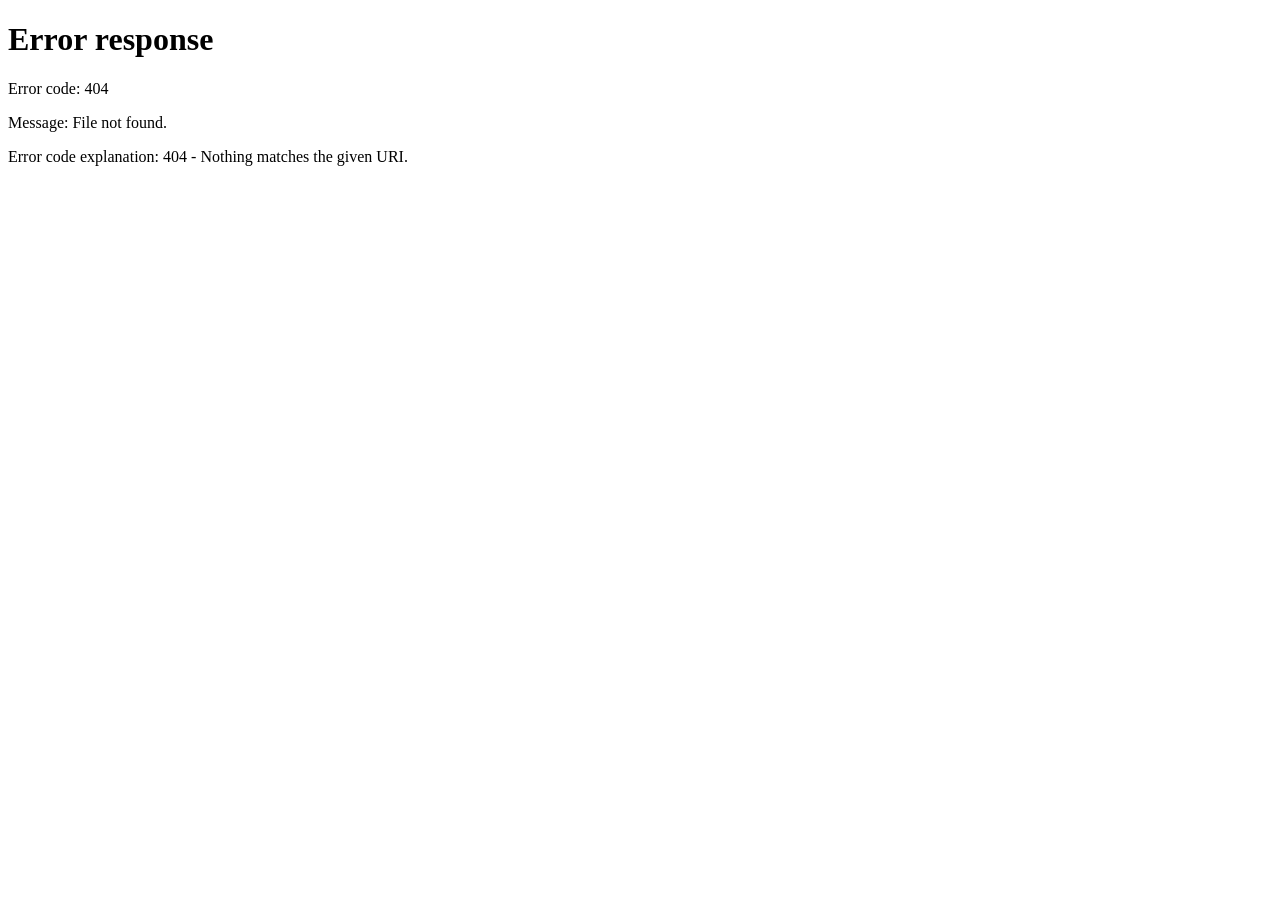
==== commit 9f7faf47: "Add Cloud Top G logo, favicon, and update social sharing meta tags" ====
--- a/index.html
+++ b/index.html
@@ -2,1267 +2,28 @@
 <html lang="en">
 
 <head>
-  <meta charset="UTF-8" />
-  <meta name="viewport" content="width=device-width, initial-scale=1.0" />
-  <title>Cloud Top G Cohort 2026 — The Next Generation | Become a Top 1% Cloud Engineer</title>
+  <meta charset="UTF-8">
+  <meta name="viewport" content="width=device-width, initial-scale=1.0">
+  <title>Cloud Top G Cohort 2026 | The Mentorship That Turns Learners Into Hireable Cloud Engineers</title>
   <meta name="description"
-    content="The 12-Month Mentorship Experience that transforms ambitious learners into Top 1% Cloud Engineers. Apply now — limited seats for Cohort 2026." />
-  <link rel="preconnect" href="https://fonts.googleapis.com" />
-  <link rel="preconnect" href="https://fonts.gstatic.com" crossorigin />
-  <link
-    href="https://fonts.googleapis.com/css2?family=Inter:wght@400;500;600;700;800;900&family=Outfit:wght@600;700;800;900&display=swap"
-    rel="stylesheet" />
-  <link rel="stylesheet" href="style.css" />
+    content="A 12-month mentor-led system that turns beginners into certified, hireable Cloud Engineers. Only 40 seats available for Cohort 2026." />
+
+  <!-- Open Graph / Facebook / WhatsApp -->
+  <meta property="og:type" content="website" />
+  <meta property="og:title"
+    content="Cloud Top G Cohort 2026 | The Mentorship That Turns Learners Into Hireable Cloud Engineers" />
+  <meta property="og:description"
+    content="A 12-month mentor-led system that turns beginners into certified, hireable Cloud Engineers. Only 40 seats available for Cohort 2026." />
+  <meta property="og:image" content="Tools/Logo.png" />
+
+  <meta http-equiv="refresh" content="0; url=/cohort-2026?type=worker" />
+  <script>
+    window.location.replace('/cohort-2026?type=worker');
+  </script>
 </head>
 
 <body>
-
-  <div class="pre-heading-ticker">
-    <div class="container">
-      <p class="pre-heading-ticker__text">ONLY 40 STUDENTS WILL BE ADMITTED</p>
-    </div>
-  </div>
-
-  <!-- ═══════════════════════════════════════════════════════════ -->
-  <!-- SECTION 1 — THE HOOK (Hero)                                -->
-  <!-- ═══════════════════════════════════════════════════════════ -->
-  <section id="hero" class="hero">
-    <div class="hero__glow"></div>
-    <div class="container hero__inner">
-      <span class="hero__pre-headline">FOR WORKING PROFESSIONALS WHO DON’T HAVE TIME TO WASTE…</span>
-      <h1 class="hero__headline">
-        What If You Didn’t Need 6 Free Hours a Day to Break Into Cloud?
-      </h1>
-      <p class="hero__subheadline">
-        A structured, mentor-led 12-month path built for busy professionals — so you stay consistent without burnout.
-      </p>
-      <a href="#apply" class="btn btn--primary btn--lg hero__cta">
-        Begin My Admission Process
-      </a>
-      <p class="hero__microcopy" style="margin-top: 0.75rem; margin-bottom: 2rem; line-height: 1.6;">
-        Selective Intake • 40 Students Only<br />
-        Application Fee: ₦20,000 • Starts February 2026<br />
-        <span style="font-weight: 700;">⚠️ Direct mentor access is capped to maintain quality.</span>
-      </p>
-    </div>
-  </section>
-
-  <!-- ═══════════════════════════════════════════════════════════ -->
-  <!-- SECTION 1B — REFERENCES / TESTIMONIALS                     -->
-  <!-- ═══════════════════════════════════════════════════════════ -->
-  <section class="references-section">
-    <div class="container references-container">
-      <div class="references-grid">
-        <!-- Item 1 -->
-        <div class="reference-card">
-          <div class="reference-card__img-wrap">
-            <img src="Tools/References/Mayowa-Ojo.png" alt="Mayowa O. Ojo">
-            <div class="verified-badge">
-              <svg viewBox="0 0 24 24" fill="none" xmlns="http://www.w3.org/2000/svg">
-                <path
-                  d="M22.5 12.5L20.1 9.8L20.5 6.2L17.1 5.4L15.3 2.5L12 3.8L8.7 2.5L6.9 5.4L3.5 6.2L3.9 9.8L1.5 12.5L3.9 15.2L3.5 18.8L6.9 19.6L8.7 22.5L12 21.2L15.3 22.5L17.1 19.6L20.5 18.8L20.1 15.2L22.5 12.5Z"
-                  fill="#0095F6" />
-                <path d="M10.5 15.5L6.5 11.5L8 10L10.5 12.5L16.5 6.5L18 8L10.5 15.5Z" fill="white" />
-              </svg>
-            </div>
-          </div>
-          <p class="reference-quote">&ldquo;I recommend Cloud Top G to cloud newbies and engineers alike who are
-            interested in taking their learning from the abstract to the concrete.&rdquo;</p>
-          <p class="reference-name">MAYOWA O. OJO</p>
-          <p class="reference-title">DEVOPS ENGINEER AT PAYU</p>
-        </div>
-
-        <!-- Item 2 -->
-        <div class="reference-card">
-          <div class="reference-card__img-wrap">
-            <img src="Tools/References/Toyyib-Muhammad-Jamiu.png" alt="Toyyib Muhammad-Jamiu">
-            <div class="verified-badge">
-              <svg viewBox="0 0 24 24" fill="none" xmlns="http://www.w3.org/2000/svg">
-                <path
-                  d="M22.5 12.5L20.1 9.8L20.5 6.2L17.1 5.4L15.3 2.5L12 3.8L8.7 2.5L6.9 5.4L3.5 6.2L3.9 9.8L1.5 12.5L3.9 15.2L3.5 18.8L6.9 19.6L8.7 22.5L12 21.2L15.3 22.5L17.1 19.6L20.5 18.8L20.1 15.2L22.5 12.5Z"
-                  fill="#0095F6" />
-                <path d="M10.5 15.5L6.5 11.5L8 10L10.5 12.5L16.5 6.5L18 8L10.5 15.5Z" fill="white" />
-              </svg>
-            </div>
-          </div>
-          <p class="reference-quote">&ldquo;Cloud Top G breaks down complex cloud computing concepts into practical,
-            easy-to-digest lessons that actually stick. It’s mentorship done the right way.&rdquo;</p>
-          <p class="reference-name">TOYYIB MUHAMMAD-JAMIU</p>
-          <p class="reference-title">CLOUD ENGINEER AT HEALIX</p>
-        </div>
-
-        <!-- Item 3 -->
-        <div class="reference-card">
-          <div class="reference-card__img-wrap">
-            <img src="Tools/References/Mathilda-Duku.png" alt="Mathilda Duku">
-            <div class="verified-badge">
-              <svg viewBox="0 0 24 24" fill="none" xmlns="http://www.w3.org/2000/svg">
-                <path
-                  d="M22.5 12.5L20.1 9.8L20.5 6.2L17.1 5.4L15.3 2.5L12 3.8L8.7 2.5L6.9 5.4L3.5 6.2L3.9 9.8L1.5 12.5L3.9 15.2L3.5 18.8L6.9 19.6L8.7 22.5L12 21.2L15.3 22.5L17.1 19.6L20.5 18.8L20.1 15.2L22.5 12.5Z"
-                  fill="#0095F6" />
-                <path d="M10.5 15.5L6.5 11.5L8 10L10.5 12.5L16.5 6.5L18 8L10.5 15.5Z" fill="white" />
-              </svg>
-            </div>
-          </div>
-          <p class="reference-quote">&ldquo;What stands out about Cloud Top G is its commitment to making cloud
-            engineering accessible and actionable. The clarity behind the teaching makes real progress possible.&rdquo;
-          </p>
-          <p class="reference-name">MATHILDA DUKU</p>
-          <p class="reference-title">EX-MICROSOFT INTERN</p>
-        </div>
-
-        <!-- Item 4 -->
-        <div class="reference-card">
-          <div class="reference-card__img-wrap">
-            <img src="Tools/References/Abdul-Barri-Lawal.png" alt="Abdul-Barri Lawal">
-            <div class="verified-badge">
-              <svg viewBox="0 0 24 24" fill="none" xmlns="http://www.w3.org/2000/svg">
-                <path
-                  d="M22.5 12.5L20.1 9.8L20.5 6.2L17.1 5.4L15.3 2.5L12 3.8L8.7 2.5L6.9 5.4L3.5 6.2L3.9 9.8L1.5 12.5L3.9 15.2L3.5 18.8L6.9 19.6L8.7 22.5L12 21.2L15.3 22.5L17.1 19.6L20.5 18.8L20.1 15.2L22.5 12.5Z"
-                  fill="#0095F6" />
-                <path d="M10.5 15.5L6.5 11.5L8 10L10.5 12.5L16.5 6.5L18 8L10.5 15.5Z" fill="white" />
-              </svg>
-            </div>
-          </div>
-          <p class="reference-quote">&ldquo;Learning with Cloud Top G left me feeling empowered and confident.&rdquo;
-          </p>
-          <p class="reference-name">ABDUL-BARRI LAWAL</p>
-          <p class="reference-title">DEVOPS ENGINEER @ APPLYQUICK.AI</p>
-        </div>
-
-        <!-- Item 5 -->
-        <div class="reference-card">
-          <div class="reference-card__img-wrap">
-            <img src="Tools/References/Patrick-Aziken.png" alt="Patrick Aziken">
-            <div class="verified-badge">
-              <svg viewBox="0 0 24 24" fill="none" xmlns="http://www.w3.org/2000/svg">
-                <path
-                  d="M22.5 12.5L20.1 9.8L20.5 6.2L17.1 5.4L15.3 2.5L12 3.8L8.7 2.5L6.9 5.4L3.5 6.2L3.9 9.8L1.5 12.5L3.9 15.2L3.5 18.8L6.9 19.6L8.7 22.5L12 21.2L15.3 22.5L17.1 19.6L20.5 18.8L20.1 15.2L22.5 12.5Z"
-                  fill="#0095F6" />
-                <path d="M10.5 15.5L6.5 11.5L8 10L10.5 12.5L16.5 6.5L18 8L10.5 15.5Z" fill="white" />
-              </svg>
-            </div>
-          </div>
-          <p class="reference-quote">&ldquo;Cloud Top G’s technical insights helped solve real cloud-related
-            issues.&rdquo;</p>
-          <p class="reference-name">PATRICK AZIKEN</p>
-          <p class="reference-title">DEVOPS ENGINEER AT CANARYPOINT HOLDINGS</p>
-        </div>
-      </div>
-    </div>
-  </section>
-
-  <!-- ═══════════════════════════════════════════════════════════ -->
-  <!-- SECTION 1C — THE PROBLEM PATTERN (EDITORIAL)               -->
-  <!-- ═══════════════════════════════════════════════════════════ -->
-  <section class="problem-pattern">
-    <div class="container problem-pattern__container">
-      <div class="problem-pattern__header fade-in">
-        <h2 class="problem-pattern__headline">Why Most Aspiring Cloud Engineers Never Break Through</h2>
-        <div class="problem-pattern__accent-line"></div>
-        <h3 class="problem-pattern__subheading">It’s rarely a lack of intelligence.<br>It’s almost always a lack of
-          structure.</h3>
-      </div>
-
-      <div class="problem-pattern__editorial fade-in">
-        <!-- Left Column -->
-        <div class="problem-column">
-          <h4 class="problem-column__title">The Tutorial Trap</h4>
-          <p class="problem-column__text">
-            They watch YouTube. They follow threads. They collect notes. But they never build complete, real-world
-            systems from start to finish. Learning stays theoretical, and execution never becomes consistent.
-          </p>
-          <p class="problem-column__text">
-            They understand AWS, Docker, and DevOps concepts on paper. But without structured accountability, momentum
-            fades. And when life gets busy, learning pauses indefinitely.
-          </p>
-        </div>
-
-        <!-- Right Column -->
-        <div class="problem-column">
-          <h4 class="problem-column__title">The Loss of Momentum</h4>
-          <p class="problem-column__text">
-            Certificates get downloaded. Folders get organized. But there’s no verified portfolio, no interview
-            preparation, and no clear path to earning.
-          </p>
-          <p class="problem-column__text">
-            A missed week becomes two. Two becomes a month. Eventually, they start again from scratch. Not because
-            they’re incapable, but because no system was designed to keep them on track.
-          </p>
-        </div>
-      </div>
-
-      <div class="problem-pattern__conclusion fade-in">
-        <p>Cloud Top G was built to fix this exact pattern.</p>
-        <p class="highlight-text">
-          Not with more theory.<br>
-          But with structure.<br>
-          Mentorship.<br>
-          Accountability.<br>
-          And a clear path from beginner to hireable.
-        </p>
-      </div>
-    </div>
-  </section>
-
-  <!-- ═══════════════════════════════════════════════════════════ -->
-  <!-- SECTION 1D — THE SYSTEM                                    -->
-  <!-- ═══════════════════════════════════════════════════════════ -->
-  <section class="the-system">
-    <div class="container the-system__container">
-      <div class="system-header fade-in">
-        <h2 class="system-headline">The Legacy Career Accelerator™</h2>
-        <h3 class="system-subheading">The Structured 12-Month Path From Beginner to Hireable</h3>
-      </div>
-
-      <div class="system-intro fade-in">
-        <p class="system-paragraph">
-          Cloud Top G is not another collection of cloud tutorials. It’s a highly engineered career accelerator built
-          around three core pillars.
-        </p>
-      </div>
-
-      <!-- 3 Pillars Grid -->
-      <div class="system-pillars fade-in">
-        <div class="system-pillar">
-          <h4 class="pillar-title">Clarity</h4>
-          <p class="pillar-desc">Know exactly what to learn and when.</p>
-        </div>
-        <div class="system-pillar">
-          <h4 class="pillar-title">Consistency</h4>
-          <p class="pillar-desc">Built-in accountability so you never drift.</p>
-        </div>
-        <div class="system-pillar">
-          <h4 class="pillar-title">Execution</h4>
-          <p class="pillar-desc">Real projects. Real proof. Real readiness.</p>
-        </div>
-      </div>
-
-      <div class="system-break fade-in">
-        <h3 class="system-break__title">The Structured Path to Hireability</h3>
-      </div>
-
-      <!-- 6-Step Staggered List -->
-      <div class="system-progression fade-in">
-        <div class="progression-item">
-          <span class="progression-num">01</span>
-          <p class="progression-text">Foundational cloud mastery</p>
-        </div>
-        <div class="progression-item">
-          <span class="progression-num">02</span>
-          <p class="progression-text">Real-world project deployment</p>
-        </div>
-        <div class="progression-item">
-          <span class="progression-num">03</span>
-          <p class="progression-text">Certification preparation</p>
-        </div>
-        <div class="progression-item">
-          <span class="progression-num">04</span>
-          <p class="progression-text">Portfolio validation</p>
-        </div>
-        <div class="progression-item">
-          <span class="progression-num">05</span>
-          <p class="progression-text">Interview readiness</p>
-        </div>
-        <div class="progression-item">
-          <span class="progression-num">06</span>
-          <p class="progression-text">Career positioning</p>
-        </div>
-      </div>
-
-      <div class="system-milestones fade-in">
-        <p>Every semester builds on the last. Every milestone is tracked. Every student is supported.</p>
-      </div>
-
-      <div class="system-transition fade-in">
-        <p>
-          “Breaking into cloud isn’t about consuming more content.<br>
-          It’s about executing inside the right system.”
-        </p>
-      </div>
-    </div>
-  </section>
-
-  <!-- ═══════════════════════════════════════════════════════════ -->
-  <!-- SECTION 1E — WHY STUDENTS FINISH                           -->
-  <!-- ═══════════════════════════════════════════════════════════ -->
-  <section class="why-finish">
-    <div class="container why-finish__container">
-      <div class="why-finish__header fade-in">
-        <h2 class="why-finish__headline">Why Students Don’t Disappear Halfway Through Cloud Top G</h2>
-        <p class="why-finish__subheading">Because structure, accountability, and direct mentor access are built into the
-          system — not added as an afterthought.</p>
-      </div>
-
-      <div class="why-finish__grid">
-        <!-- Card 1 -->
-        <div class="finish-card fade-in">
-          <div class="finish-card__num">01</div>
-          <h4 class="finish-card__heading">Direct Mentor Access</h4>
-          <p class="finish-card__body">
-            You’re not learning alone.<br>
-            Questions don’t sit unanswered for days.<br>
-            Confusion doesn’t turn into frustration.<br>
-            Support is structured and accessible.
-          </p>
-        </div>
-
-        <!-- Card 2 -->
-        <div class="finish-card fade-in">
-          <div class="finish-card__num">02</div>
-          <h4 class="finish-card__heading">Built-In Accountability</h4>
-          <p class="finish-card__body">
-            Progress is tracked.<br>
-            Milestones are monitored.<br>
-            If momentum drops, someone notices.<br>
-            And steps in.
-          </p>
-        </div>
-
-        <!-- Card 3 -->
-        <div class="finish-card fade-in">
-          <div class="finish-card__num">03</div>
-          <h4 class="finish-card__heading">Structured Study Rhythm</h4>
-          <p class="finish-card__body">
-            You don’t “find time.”<br>
-            You build a realistic system around your life.<br>
-            So consistency becomes manageable.
-          </p>
-        </div>
-
-        <!-- Card 4 -->
-        <div class="finish-card fade-in">
-          <div class="finish-card__num">04</div>
-          <h4 class="finish-card__heading">Recovery Systems</h4>
-          <p class="finish-card__body">
-            If life happens — you don’t fall behind permanently.<br>
-            There are built-in reset systems designed to bring you back on track.
-          </p>
-        </div>
-      </div>
-
-      <div class="why-finish__transition fade-in">
-        <p>Most programs give you content.</p>
-        <p class="highlight-bold">Cloud Top G gives you a system designed to make completion inevitable.</p>
-      </div>
-    </div>
-  </section>
-
-  <!-- ═══════════════════════════════════════════════════════════ -->
-  <!-- SECTION 1F — WHAT YOU GET INSIDE                           -->
-  <!-- ═══════════════════════════════════════════════════════════ -->
-  <section class="what-you-get">
-    <div class="container what-you-get__container">
-      <div class="what-you-get__header fade-in">
-        <h2 class="what-you-get__headline">
-          The Complete <span style="color: var(--gold);">12-Month</span><br>
-          <span style="font-weight: 800;">Execution System</span>
-        </h2>
-        <p class="what-you-get__subheading">Over ₦4.9 Million in Structured Mentorship, Systems, and Career Tools —
-          Built Into One 12-Month Experience.</p>
-      </div>
-
-      <!-- Core System Banner -->
-      <div class="core-system-card fade-in">
-        <div class="core-system-card__header">
-          <span class="core-icon">🔷</span>
-          <h3>The Legacy Career Accelerator™</h3>
-        </div>
-        <p class="core-system-card__subtitle">The Core System Behind Cohort 2026</p>
-        <p class="core-system-card__desc">This is the structured mentorship framework that powers your transformation
-          from beginner to hireable cloud engineer.<br>It combines:</p>
-        <ul class="core-system-card__list">
-          <li><span class="check-icon">✓</span> Direct mentor access</li>
-          <li><span class="check-icon">✓</span> Structured accountability</li>
-          <li><span class="check-icon">✓</span> Real-world project execution</li>
-          <li><span class="check-icon">✓</span> Certification preparation</li>
-          <li><span class="check-icon">✓</span> Career positioning systems</li>
-        </ul>
-        <p class="core-system-card__footer">All integrated into one guided experience.</p>
-      </div>
-
-      <!-- Systems Grid -->
-      <div class="systems-grid">
-
-        <!-- System 1 -->
-        <div class="get-card fade-in">
-          <div class="get-card__header">
-            <span class="get-card__icon">⚡</span>
-            <h4 class="get-card__title">The A-Player Accountability System™</h4>
-          </div>
-          <span class="system-value">(₦600,000 Value)</span>
-          <p class="get-card__subtitle">Build Top 1% Consistency in 90 Days</p>
-          <ul class="get-card__list">
-            <li><span class="check-icon">✓</span> 1:1 Private Accountability Concierge</li>
-            <li><span class="check-icon">✓</span> Weekly Momentum Sync Calls</li>
-            <li><span class="check-icon">✓</span> Smart Progress Tracker & Streak Dashboard</li>
-            <li><span class="check-icon">✓</span> Rescue Check-Ins If You Disappear</li>
-          </ul>
-          <p class="get-card__footer">Built to make quitting almost impossible.</p>
-        </div>
-
-        <!-- System 2 -->
-        <div class="get-card fade-in">
-          <div class="get-card__header">
-            <span class="get-card__icon">🛠</span>
-            <h4 class="get-card__title">The Unstuck Mentor Line™</h4>
-          </div>
-          <span class="system-value">(₦599,990 Value)</span>
-          <p class="get-card__subtitle">Get Expert Help in 60 Minutes or Less</p>
-          <ul class="get-card__list">
-            <li><span class="check-icon">✓</span> Direct Access to Real Engineers</li>
-            <li><span class="check-icon">✓</span> Fast Debug Support</li>
-            <li><span class="check-icon">✓</span> Lab & Project Rescue</li>
-            <li><span class="check-icon">✓</span> No Waiting Days for Answers</li>
-          </ul>
-          <p class="get-card__footer">Frustration never turns into burnout.</p>
-        </div>
-
-        <!-- System 3 -->
-        <div class="get-card fade-in">
-          <div class="get-card__header">
-            <span class="get-card__icon">⚡</span> <!-- Note: user provided ⚡ again, using it -->
-            <h4 class="get-card__title">The Focus Blueprint™</h4>
-          </div>
-          <span class="system-value">(₦450,000 Value)</span>
-          <p class="get-card__subtitle">Design Your Perfect Study System in 7 Days</p>
-          <ul class="get-card__list">
-            <li><span class="check-icon">✓</span> 1:1 Study Rhythm Deep-Dive</li>
-            <li><span class="check-icon">✓</span> Custom 12-Month Study Blueprint</li>
-            <li><span class="check-icon">✓</span> Smart Calendar & Notion System Setup</li>
-            <li><span class="check-icon">✓</span> Fail-Safe Reset Calls When Life Gets Busy</li>
-          </ul>
-          <p class="get-card__footer">Stop fighting for time. Start studying with clarity and control.</p>
-        </div>
-
-        <!-- System 4 -->
-        <div class="get-card fade-in">
-          <div class="get-card__header">
-            <span class="get-card__icon">🔄</span>
-            <h4 class="get-card__title">The Bounce-Back Blueprint™</h4>
-          </div>
-          <span class="system-value">(₦500,000 Value)</span>
-          <p class="get-card__subtitle">Get Back on Track in 7 Days</p>
-          <ul class="get-card__list">
-            <li><span class="check-icon">✓</span> Personalized Recovery Plan (DFY)</li>
-            <li><span class="check-icon">✓</span> 1:1 Catch-Up Reset Session</li>
-            <li><span class="check-icon">✓</span> Step-by-Step Comeback Roadmap</li>
-            <li><span class="check-icon">✓</span> Mid-Week Accountability Check-In</li>
-            <li><span class="check-icon">✓</span> Direct Mentor Support During Recovery</li>
-          </ul>
-          <p class="get-card__footer">Every setback becomes a restart, not a regret.</p>
-        </div>
-
-        <!-- System 5 -->
-        <div class="get-card get-card--full fade-in">
-          <div class="get-card__header">
-            <span class="get-card__icon">🧠</span>
-            <h4 class="get-card__title">The Wildcard System™</h4>
-          </div>
-          <span class="system-value">(₦2,250,000 Value)</span>
-          <p class="get-card__subtitle">The Always-On Backup That Keeps You Moving Forward</p>
-          <ul class="get-card__list">
-            <li><span class="check-icon">✓</span> Real-Time Debug & Project Rescue Labs</li>
-            <li><span class="check-icon">✓</span> 30-Minute Mentor Mind Reset Sessions</li>
-            <li><span class="check-icon">✓</span> 30-Day Identity & Discipline Rebuild Sprint</li>
-            <li><span class="check-icon">✓</span> Tech Rescue Line for Setup & System Issues</li>
-            <li><span class="check-icon">✓</span> Future-Proof Mini-Modules as Cloud Evolves</li>
-          </ul>
-          <p class="get-card__footer">No matter what comes your way, there’s always a system ready to pull you back on
-            track.</p>
-        </div>
-
-      </div>
-    </div>
-  </section>
-
-  <!-- ═══════════════════════════════════════════════════════════ -->
-  <!-- SECTION 1G — THE TOTAL VALUE                               -->
-  <!-- ═══════════════════════════════════════════════════════════ -->
-  <section class="total-value-section">
-    <div class="container total-value__container">
-      <div class="total-value__box fade-in">
-        <h2 class="total-value__headline">If You Had To Build This Level of Support Separately…</h2>
-        <p class="total-value__subheading">Let’s calculate the standalone investment:</p>
-
-        <ul class="value-breakdown-list">
-          <li>
-            <span class="vf-item">A-Player Accountability System™</span>
-            <span class="vf-price">₦600,000</span>
-          </li>
-          <li>
-            <span class="vf-item">Unstuck Mentor Line™</span>
-            <span class="vf-price">₦599,990</span>
-          </li>
-          <li>
-            <span class="vf-item">Focus Blueprint™</span>
-            <span class="vf-price">₦450,000</span>
-          </li>
-          <li>
-            <span class="vf-item">Bounce-Back Blueprint™</span>
-            <span class="vf-price">₦500,000</span>
-          </li>
-          <li>
-            <span class="vf-item">Wildcard System™</span>
-            <span class="vf-price">₦2,250,000</span>
-          </li>
-        </ul>
-
-        <div class="total-sum">
-          <p class="total-sum__label">Total Standalone Value:</p>
-          <p class="total-sum__number">₦4,399,990+</p>
-        </div>
-
-        <div class="total-value__conclusion">
-          <p class="pivot-statement">But you’re not purchasing these systems individually.</p>
-          <p>They’re fully integrated into:</p>
-          <p class="highlight-gold-text">Cloud Top G Cohort 2026.</p>
-          <p>Included as part of your 12-month mentorship experience.</p>
-          <ul class="no-bs-list">
-            <li>No separate licensing.</li>
-            <li>No hidden upgrades.</li>
-            <li>No add-on charges.</li>
-          </ul>
-          <p class="highlight-bottom">Just one structured path.</p>
-        </div>
-      </div>
-    </div>
-    </div>
-  </section>
-
-  <!-- ═══════════════════════════════════════════════════════════ -->
-  <!-- ═══════════════════════════════════════════════════════════ -->
-  <!-- SECTION 1G-2 — THE EMOTIONAL HINGE                           -->
-  <!-- ═══════════════════════════════════════════════════════════ -->
-  <section class="emotional-hinge-section fade-in">
-    <div class="container emotional-hinge__container">
-      <p class="emotional-hinge__text">
-        If you had to invest <strong>₦4,399,990+</strong><br>
-        for this level of structure, support, and execution…
-      </p>
-
-      <p class="emotional-hinge__text emotional-hinge__text--justified">
-        It would still be justified.
-      </p>
-
-      <div class="emotional-hinge__spacer"></div>
-
-      <p class="emotional-hinge__pivot">
-        But that’s not how Cloud Top G works.
-      </p>
-    </div>
-  </section>
-
-  <!-- ═══════════════════════════════════════════════════════════ -->
-  <!-- SECTION 1H — THE INVESTMENT                                -->
-  <!-- ═══════════════════════════════════════════════════════════ -->
-  <section class="investment-section">
-    <div class="container investment__container">
-      <div class="investment__header fade-in">
-        <h2 class="investment__headline">So What Does It Cost To Join Cloud Top G Cohort 2026?</h2>
-        <p class="investment__context">
-          If you were to access these systems separately, you’d be looking at over:<br>
-          <strong class="investment__standalone-val">₦4,399,990+</strong>
-        </p>
-      </div>
-
-      <div class="investment__pricing-grid">
-        <!-- Full Tuition Option -->
-        <div class="price-card price-card--primary fade-in">
-          <span class="price-card__badge">Most Popular</span>
-          <h3 class="price-card__title">Full Program Tuition</h3>
-          <p class="price-card__amount">₦600,000 <span class="price-card__term">for 12 Months</span></p>
-          <p class="price-card__desc">That’s the complete investment for the entire Cohort 2026 experience.</p>
-          <ul class="price-card__guarantee">
-            <li><span class="check-icon">✓</span> No upsells.</li>
-            <li><span class="check-icon">✓</span> No hidden fees.</li>
-            <li><span class="check-icon">✓</span> No surprise charges.</li>
-          </ul>
-        </div>
-
-        <!-- Semester Option -->
-        <div class="price-card price-card--secondary fade-in">
-          <h3 class="price-card__title">Flexible Semester Option Available</h3>
-          <p class="price-card__desc">Instead of paying ₦600,000 upfront, you can choose:</p>
-          <p class="price-card__amount">₦150,000 <span class="price-card__term">per Semester</span></p>
-          <p class="price-card__sub-detail">(4 Structured Phases Across 12 Months)</p>
-          <p class="price-card__benefit">This allows you to commit phase-by-phase while still securing your seat.</p>
-        </div>
-      </div>
-
-      <div class="investment__transition">
-        <span>One structured path.</span>
-        <span class="investment__transition-divider">|</span>
-        <span>One transparent investment.</span>
-      </div>
-
-      <div class="investment-urgency fade-in">
-        <h4 class="investment-urgency__headline">Admission Is Limited to <span class="scarcity-number">40</span>
-          <strong>STUDENTS</strong>
-        </h4>
-        <p class="investment-urgency__text">
-          To preserve direct mentor access and system quality.<br>
-          Applications are reviewed in waves.<br>
-          Once seats are allocated, enrollment closes.
-        </p>
-      </div>
-    </div>
-  </section>
-
-  <!-- ═══════════════════════════════════════════════════════════ -->
-  <!-- SECTION 1T — TESTIMONIALS                                   -->
-  <!-- ═══════════════════════════════════════════════════════════ -->
-  <section class="testimonials-section">
-    <div class="container testimonials__container">
-      <div class="testimonials__header fade-in">
-        <h2 class="testimonials__headline">🎓 Proof From Students Who’ve Done The Work</h2>
-        <p class="testimonials__subheading">Real outcomes from structured execution.</p>
-      </div>
-
-      <!-- Featured Transformation -->
-      <div class="featured-proof fade-in">
-        <div class="featured-proof__media">
-          <img src="./Tools/Testimonials/Solaoluwa.png" alt="Solaoluwa" class="featured-proof__image">
-        </div>
-        <div class="featured-proof__content">
-          <span class="testimonial-card__role">Cloud Role Secured</span>
-          <h3 class="featured-proof__quote">“Cloud Top G restored my confidence and helped me land my first cloud
-            engineering role.”</h3>
-
-          <div class="featured-proof__story">
-            <div class="story-stage">
-              <span class="story-stage__label">BEFORE</span>
-              <p>Stuck in a support role far from actual cloud work, feeling disconnected from previous training.</p>
-            </div>
-            <div class="story-stage">
-              <span class="story-stage__label">BREAKTHROUGH</span>
-              <p>Exceptional, patient mentorship and side-by-side troubleshooting with Mentor Emmanuel.</p>
-            </div>
-            <div class="story-stage">
-              <span class="story-stage__label">RESULT</span>
-              <p><strong>Landed a cloud engineering job.</strong></p>
-            </div>
-          </div>
-          <p class="featured-proof__signature">Solaoluwa — <span>Now working as a DevOps Engineer @ Africa Prudential
-              PLC</span></p>
-        </div>
-      </div>
-
-      <!-- Secondary Proof Grid -->
-      <div class="secondary-proof-grid fade-in">
-        <!-- Card 1 -->
-        <div class="secondary-card">
-          <span class="testimonial-card__role">Cloud Certification Success</span>
-          <p class="secondary-card__hero-result">PASSED CLOUD EXAMS WITH CONFIDENCE</p>
-          <p class="secondary-card__quote">“Cloud Top G broke everything down, gave me hands-on experience, and made
-            complex concepts click.”</p>
-          <p class="secondary-card__context">Most courses were too expensive, overly technical, or overwhelming.</p>
-          <div class="secondary-card__author">
-            <img src="./Tools/Testimonials/Precious-Saiki.png" alt="Precious Saiki" class="secondary-card__avatar">
-            <div class="secondary-card__author-info">
-              <span class="secondary-card__name">Precious Saiki</span>
-              <span class="secondary-card__trust-anchor">Cloud Certification Success</span>
-            </div>
-          </div>
-        </div>
-
-        <!-- Card 2 -->
-        <div class="secondary-card">
-          <span class="testimonial-card__role">Robotics Implementation Role</span>
-          <p class="secondary-card__hero-result">LANDED A ROLE IN ROBOTICS IMPLEMENTATION</p>
-          <p class="secondary-card__quote">“I needed production-level experience with the tools and scripts used in the
-            cloud. Cloud Top G simplified
-            everything.”</p>
-          <p class="secondary-card__context">Even after completing a diploma course.</p>
-          <div class="secondary-card__author">
-            <img src="./Tools/Testimonials/Abe-Boluwatife.png" alt="Abe Boluwatife" class="secondary-card__avatar">
-            <div class="secondary-card__author-info">
-              <span class="secondary-card__name">Abe Boluwatife</span>
-              <span class="secondary-card__trust-anchor">Robotics Implementation Role</span>
-            </div>
-          </div>
-        </div>
-      </div>
-
-      <!-- Transition CTA -->
-      <div class="testimonials__cta fade-in">
-        <h3 class="testimonials__cta-headline">Ready to Build This Level of Confidence?</h3>
-        <p class="testimonials__cta-subtext">Admission is limited to 40 students per cohort.</p>
-        <a href="#payment-modal" class="btn btn--primary btn--large open-modal">
-          Begin My Admission Process
-          <svg width="24" height="24" viewBox="0 0 24 24" fill="none" stroke="currentColor" stroke-width="2"
-            stroke-linecap="round" stroke-linejoin="round">
-            <line x1="5" y1="12" x2="19" y2="12"></line>
-            <polyline points="12 5 19 12 12 19"></polyline>
-          </svg>
-        </a>
-        <div class="testimonials__cta-meta">
-          <p>Application Fee: <strong>₦20,000</strong> | Assessment Required | Admission Merit-Based</p>
-        </div>
-      </div>
-    </div>
-  </section>
-
-  <!-- ═══════════════════════════════════════════════════════════ -->
-  <!-- SECTION 1I — IS IT RIGHT FOR YOU                           -->
-  <!-- ═══════════════════════════════════════════════════════════ -->
-  <section class="right-for-you">
-    <div class="container right-for-you__container">
-      <div class="right-for-you__header fade-in">
-        <span class="right-for-you__eyebrow">ADMISSION IS EARNED. NOT ASSUMED.</span>
-        <h2 class="right-for-you__headline">Is Cloud Top G Right For You?</h2>
-      </div>
-
-      <div class="fit-grid">
-        <!-- This Is For You Card -->
-        <div class="fit-card fit-card--positive fade-in">
-          <h3 class="fit-card__headline">This Is For You If:</h3>
-          <p class="fit-card__intro">You’re serious about building a real cloud engineering career — not just collecting
-            certificates.</p>
-          <ul class="fit-card__list">
-            <li><span class="fit-icon fit-icon--pos">✓</span> You’re willing to commit 12 structured months of focused
-              growth.</li>
-            <li><span class="fit-icon fit-icon--pos">✓</span> You want accountability, not passive content consumption.
-            </li>
-            <li><span class="fit-icon fit-icon--pos">✓</span> You’re ready to build production-level projects and become
-              interview-ready.</li>
-            <li><span class="fit-icon fit-icon--pos">✓</span> You value direct mentorship and feedback, not self-paced
-              isolation.</li>
-            <li><span class="fit-icon fit-icon--pos">✓</span> You understand that elite careers require discipline.</li>
-          </ul>
-          <p class="fit-card__conclusion">This program is built for disciplined ambition.<br>Not casual curiosity.</p>
-        </div>
-
-        <!-- This Is NOT For You Card -->
-        <div class="fit-card fit-card--negative fade-in">
-          <h3 class="fit-card__headline">This Is NOT For You If:</h3>
-          <ul class="fit-card__list">
-            <li><span class="fit-icon fit-icon--neg">✕</span> You’re looking for a quick-money shortcut.</li>
-            <li><span class="fit-icon fit-icon--neg">✕</span> You prefer learning alone without accountability.</li>
-            <li><span class="fit-icon fit-icon--neg">✕</span> You resist structured milestones and weekly execution.
-            </li>
-            <li><span class="fit-icon fit-icon--neg">✕</span> You’re unwilling to commit consistent time to growth.</li>
-            <li><span class="fit-icon fit-icon--neg">✕</span> You want entertainment instead of real execution.</li>
-          </ul>
-          <p class="fit-card__conclusion">We protect the standard.<br><strong></strong>Not everyone qualifies.</strong>
-          </p>
-        </div>
-      </div>
-
-      <div class="right-for-you__authority fade-in">
-        <p>We are not trying to enroll everyone.<br>We are building a high-performance cohort.</p>
-      </div>
-    </div>
-  </section>
-
-  <!-- ═══════════════════════════════════════════════════════════ -->
-  <!-- SECTION 1J — READY TO APPLY (FINAL CTA)                    -->
-  <!-- ═══════════════════════════════════════════════════════════ -->
-  <section class="final-cta">
-    <div class="container final-cta__container">
-      <div class="final-cta__content fade-in">
-        <h2 class="final-cta__headline">Ready To Join The Next Cloud Top G Cohort?</h2>
-
-        <div class="final-cta__selective-text">
-          <p>Admission is selective.</p>
-          <p>Only serious applicants are reviewed.</p>
-        </div>
-
-        <div class="final-cta__steps">
-          <div class="cta-step timeline-step">
-            <span class="step-num">1</span>
-            <span class="step-text">Submit your application</span>
-          </div>
-          <div class="timeline-connector">↓</div>
-          <div class="cta-step timeline-step">
-            <span class="step-num">2</span>
-            <span class="step-text">Complete the short assessment</span>
-          </div>
-          <div class="timeline-connector">↓</div>
-          <div class="cta-step timeline-step">
-            <span class="step-num">3</span>
-            <span class="step-text">If approved, secure your seat</span>
-          </div>
-        </div>
-
-        <div class="final-cta__urgency">
-          <p>Only <span class="urgency-highlight">40 engineers</span> are accepted into each cohort.</p>
-        </div>
-
-        <a href="#payment-modal" class="btn btn--primary btn--large open-modal cta-pulse-btn">
-          Start My Application
-          <svg width="24" height="24" viewBox="0 0 24 24" fill="none" stroke="currentColor" stroke-width="2"
-            stroke-linecap="round" stroke-linejoin="round">
-            <line x1="5" y1="12" x2="19" y2="12"></line>
-            <polyline points="12 5 19 12 12 19"></polyline>
-          </svg>
-        </a>
-
-        <p class="final-cta__microcopy">Application takes less than 3 minutes.</p>
-      </div>
-    </div>
-  </section>
-
-  <!-- ═══════════════════════════════════════════════════════════ -->
-  <!-- SECTION 1K — BONUS SECTION                                 -->
-  <!-- ═══════════════════════════════════════════════════════════ -->
-  <section class="bonus-section">
-    <div class="container bonus-section__container">
-      <div class="bonus-header fade-in">
-        <p class="bonus-eyebrow"><em>Here’s what most programs never build in...</em></p>
-        <h2 class="bonus-headline">🎁 The Cloud Top G Advantage</h2>
-        <div class="advantage-intro-grid">
-
-          <!-- Left Column: Manifesto / Founder's Note -->
-          <div class="advantage-manifesto">
-            <p class="manifesto-quote">
-              "If someone joins Cloud Top G, their failure should never be caused by missing support."
-            </p>
-            <p class="manifesto-author">— NWOKOLO EMMANUEL (Founder, Cloud Top G)</p>
-          </div>
-
-          <!-- Right Column: The Promise / Logical Breakdown -->
-          <div class="advantage-promise">
-            <h3 class="promise-headline">Over ₦6 Million in Premium Career Bonuses — Included at No Extra Cost.</h3>
-            <p class="promise-text">
-              These are not optional add-ons. They are structured systems designed to eliminate the most common
-              roadblocks you will face—from certification stress to job search confusion.
-            </p>
-            <p class="promise-text">
-              Because we’re not building another course.<br>
-              <strong>We’re building engineers who win — and keep winning.</strong>
-            </p>
-          </div>
-
-        </div>
-      </div>
-
-      <h3 class="bonus-subheadline fade-in">🎁 Exclusive Bonuses Included Inside Cohort 2026</h3>
-
-      <div class="bonus-grid">
-        <!-- Bonus Category 1 -->
-        <div class="bonus-card fade-in">
-          <h4 class="bonus-card__title">🚀 Career Acceleration & ROI Systems</h4>
-          <p class="bonus-card__val"><span class="value-badge">₦1,450,000+ VALUE</span></p>
-          <ul class="bonus-list">
-            <li>
-              <strong>✓ Career & ROI Transformation Suite™ (₦850,000 Value)</strong>
-              <div class="bonus-list__desc">The All-in-One Career Success Bundle That Maps How You’ll Earn Back Your
-                Investment — and Keep Growing.</div>
-            </li>
-            <li>
-              <strong>✓ 60-Minute Career Path Navigator™ (₦500,000 Value)</strong>
-              <div class="bonus-list__desc">Uncover Your Ideal Cloud Specialization and Build a Clear 3–6 Month Growth
-                Roadmap.</div>
-            </li>
-          </ul>
-          <p class="bonus-card__summary">Map your specialization. Build your earn-back strategy. Graduate with a
-            financial recovery plan — not uncertainty.</p>
-        </div>
-
-        <!-- Bonus Category 2 -->
-        <div class="bonus-card fade-in">
-          <h4 class="bonus-card__title">📜 Certification & Technical Mastery</h4>
-          <p class="bonus-card__val"><span class="value-badge">₦1,350,000+ VALUE</span></p>
-          <ul class="bonus-list">
-            <li>
-              <strong>✓ 60-Minute Cloud Certification Fast-Track™ (₦650,000 Value)</strong>
-              <div class="bonus-list__desc">Get a Personalized Certification Plan to Pass AWS, Azure, or GCP Without
-                Wasting Time or Money.</div>
-            </li>
-            <li>
-              <strong>✓ Cloud Mastery & Proof Accelerator™ (₦700,000 Value)</strong>
-              <div class="bonus-list__desc">Build Advanced, Real-World Cloud Projects That Prove Your Expertise.</div>
-            </li>
-          </ul>
-          <p class="bonus-card__summary">Pass certifications faster. Build verified production-level projects. Graduate
-            with proof — not theory.</p>
-        </div>
-
-        <!-- Bonus Category 3 -->
-        <div class="bonus-card fade-in">
-          <h4 class="bonus-card__title">💼 Job Placement & Role Confidence</h4>
-          <p class="bonus-card__val"><span class="value-badge">₦1,700,000+ VALUE</span></p>
-          <ul class="bonus-list">
-            <li>
-              <strong>✓ 14-Day Job Placement Blueprint™ (₦600,000 Value)</strong>
-              <div class="bonus-list__desc">Land Interviews and Position Yourself for Remote Cloud Roles — Fast.</div>
-            </li>
-            <li>
-              <strong>✓ 4-Week Cloud Interview Mastery Bootcamp™ (₦500,000 Value)</strong>
-              <div class="bonus-list__desc">Learn to Communicate with Confidence and Turn Interviews into Offers.</div>
-            </li>
-            <li>
-              <strong>✓ 90-Day Role Mastery Mentorship™ (₦600,000 Value)</strong>
-              <div class="bonus-list__desc">Thrive in Your First Cloud Role with Guided, Real-World Support.</div>
-            </li>
-          </ul>
-          <p class="bonus-card__summary">Land interviews. Perform confidently. Thrive in your first 90 days on the job.
-          </p>
-        </div>
-
-        <!-- Bonus Category 4 -->
-        <div class="bonus-card fade-in">
-          <h4 class="bonus-card__title">🌍 Legacy & Network Expansion</h4>
-          <p class="bonus-card__val"><span class="value-badge">₦1,900,000+ VALUE</span></p>
-          <ul class="bonus-list">
-            <li>
-              <strong>✓ Lifetime Mastermind Access™ (₦700,000 Value)</strong>
-              <div class="bonus-list__desc">Stay Connected to a Powerful Network of Engineers, Mentors, and Referrals.
-              </div>
-            </li>
-            <li>
-              <strong>✓ Legacy Builder System™ (₦600,000 Value)</strong>
-              <div class="bonus-list__desc">Build Your Personal Brand and Position Yourself as a Recognized Engineer.
-              </div>
-            </li>
-            <li>
-              <strong>✓ Shadow-the-Pro Experience™ (₦600,000 Value)</strong>
-              <div class="bonus-list__desc">Learn Directly from Working Engineers Solving Real Production Problems.
-              </div>
-            </li>
-          </ul>
-          <p class="bonus-card__summary">Build visibility. Access referral loops. Learn how top engineers think and
-            execute.</p>
-        </div>
-      </div>
-
-      <div class="bonus-total fade-in">
-        <div class="bonus-total__breakdown">
-          <p>Core Systems: <strong>₦4,399,990+</strong></p>
-          <p>Bonuses: <strong>₦6,400,000+</strong></p>
-        </div>
-        <p class="bonus-total__label">Total Combined Value:</p>
-        <p class="bonus-total__amount">₦10,799,990+</p>
-        <p class="bonus-total__included">All of this is included in the <strong>₦600,000</strong> Cohort 2026 tuition.
-        </p>
-      </div>
-    </div>
-  </section>
-
-  <!-- ═══════════════════════════════════════════════════════════ -->
-  <!-- SECTION FAQ — FREQUENTLY ASKED QUESTIONS                    -->
-  <!-- ═══════════════════════════════════════════════════════════ -->
-  <section id="faq" class="section section--light">
-    <div class="container">
-      <div class="faq-container">
-        <h2 class="section__headline section__headline--center">Frequently Asked Questions</h2>
-
-        <div class="faq-intro">
-          <p class="faq-intro__heading">Still have questions?</p>
-          <p class="faq-intro__sub">Here are the most common things applicants ask before joining Cloud Top G.</p>
-        </div>
-
-        <div class="faq-list">
-          <div class="faq-item">
-            <button class="faq-question">
-              <span class="faq-item__num">01</span>
-              <span class="faq-question-text">Who is this program for?</span>
-              <span class="faq-toggle-icon">
-                <svg width="24" height="24" viewBox="0 0 24 24" fill="none" stroke="currentColor" stroke-width="2"
-                  stroke-linecap="round" stroke-linejoin="round">
-                  <polyline points="6 9 12 15 18 9"></polyline>
-                </svg>
-              </span>
-            </button>
-            <div class="faq-item__answer">
-              <div class="faq-answer__inner">
-                <p>Cloud Top G is designed for beginners and early-stage engineers who are serious about becoming
-                  hireable
-                  within 12 months. You don’t need prior cloud experience — but you must be willing to follow structure
-                  and stay consistent.</p>
-              </div>
-            </div>
-          </div>
-
-          <div class="faq-item">
-            <button class="faq-question">
-              <span class="faq-item__num">02</span>
-              <span class="faq-question-text">How much time will I need each week?</span>
-              <span class="faq-toggle-icon">
-                <svg width="24" height="24" viewBox="0 0 24 24" fill="none" stroke="currentColor" stroke-width="2"
-                  stroke-linecap="round" stroke-linejoin="round">
-                  <polyline points="6 9 12 15 18 9"></polyline>
-                </svg>
-              </span>
-            </button>
-            <div class="faq-item__answer">
-              <div class="faq-answer__inner">
-                <p>Most students dedicate 10–15 focused hours per week. The system is structured to work alongside a job
-                  or school schedule — but consistency is required.</p>
-              </div>
-            </div>
-          </div>
-
-          <div class="faq-item">
-            <button class="faq-question">
-              <span class="faq-item__num">03</span>
-              <span class="faq-question-text">What happens after I apply?</span>
-              <span class="faq-toggle-icon">
-                <svg width="24" height="24" viewBox="0 0 24 24" fill="none" stroke="currentColor" stroke-width="2"
-                  stroke-linecap="round" stroke-linejoin="round">
-                  <polyline points="6 9 12 15 18 9"></polyline>
-                </svg>
-              </span>
-            </button>
-            <div class="faq-item__answer">
-              <div class="faq-answer__inner">
-                <p>You’ll pay the ₦20,000 application fee and complete an assessment.</p>
-                <p>Admission is merit-based. If accepted, you’ll receive onboarding details and payment options.</p>
-              </div>
-            </div>
-          </div>
-
-          <div class="faq-item">
-            <button class="faq-question">
-              <span class="faq-item__num">04</span>
-              <span class="faq-question-text">Can I pay per semester instead of upfront?</span>
-              <span class="faq-toggle-icon">
-                <svg width="24" height="24" viewBox="0 0 24 24" fill="none" stroke="currentColor" stroke-width="2"
-                  stroke-linecap="round" stroke-linejoin="round">
-                  <polyline points="6 9 12 15 18 9"></polyline>
-                </svg>
-              </span>
-            </button>
-            <div class="faq-item__answer">
-              <div class="faq-answer__inner">
-                <p><strong>Yes.</strong></p>
-                <p>The full tuition is ₦600,000 for 12 months.<br>You may pay ₦150,000 per semester across four
-                  semesters
-                  instead of paying upfront.</p>
-              </div>
-            </div>
-          </div>
-
-          <div class="faq-item">
-            <button class="faq-question">
-              <span class="faq-item__num">05</span>
-              <span class="faq-question-text">Is job placement guaranteed?</span>
-              <span class="faq-toggle-icon">
-                <svg width="24" height="24" viewBox="0 0 24 24" fill="none" stroke="currentColor" stroke-width="2"
-                  stroke-linecap="round" stroke-linejoin="round">
-                  <polyline points="6 9 12 15 18 9"></polyline>
-                </svg>
-              </span>
-            </button>
-            <div class="faq-item__answer">
-              <div class="faq-answer__inner">
-                <p><strong>No.</strong></p>
-                <p>We do not guarantee job placement or specific income outcomes.</p>
-                <p>What we provide is structured mentorship, real-world projects, portfolio proof, certification
-                  guidance,
-                  and career systems designed to make you highly competitive.</p>
-                <p>Your results depend on effort, consistency, and execution.</p>
-              </div>
-            </div>
-          </div>
-
-          <div class="faq-item">
-            <button class="faq-question">
-              <span class="faq-item__num">06</span>
-              <span class="faq-question-text">Why is the cohort capped at 40 students?</span>
-              <span class="faq-toggle-icon">
-                <svg width="24" height="24" viewBox="0 0 24 24" fill="none" stroke="currentColor" stroke-width="2"
-                  stroke-linecap="round" stroke-linejoin="round">
-                  <polyline points="6 9 12 15 18 9"></polyline>
-                </svg>
-              </span>
-            </button>
-            <div class="faq-item__answer">
-              <div class="faq-answer__inner">
-                <p>To preserve direct mentor access and maintain quality.</p>
-                <p>Cloud Top G is intentionally limited to ensure every student receives structured guidance and real
-                  accountability.</p>
-              </div>
-            </div>
-          </div>
-        </div>
-      </div>
-    </div>
-  </section>
-
-  <!-- ═══════════════════════════════════════════════════════════ -->
-  <!-- SECTION GUARANTEE — THE COMMITMENT GUARANTEE                 -->
-  <!-- ═══════════════════════════════════════════════════════════ -->
-  <section class="guarantee-section">
-    <div class="container guarantee__container">
-      <div class="guarantee-block fade-in">
-
-        <div class="guarantee-block__header">
-          <h2 class="guarantee-block__headline">💎 The Cloud Top G Commitment Guarantee</h2>
-          <p class="guarantee-block__note-eyebrow">Because confidence should go both
-            ways.</p>
-          <div class="guarantee-block__intro">
-            If someone joins Cloud Top G and fails,<br>
-            it should never be because they lacked<br>
-            structure, mentorship, or support.
-          </div>
-          <div class="guarantee-block__body-text">
-            <p>That’s why we built this program differently.</p>
-            <p>This isn’t just a course — it’s a mentored system designed to make you hireable.</p>
-            <p>And if you show up and follow the process, we will stand with you until you see real progress.</p>
-          </div>
-        </div>
-
-        <hr class="guarantee-block__divider">
-
-        <h3 class="guarantee-block__short">Our Promise</h3>
-
-        <div class="guarantee-block__promises">
-          <div class="promise-item">
-            <h4 class="promise-item__title">30-Day Experience Window</h4>
-            <p class="promise-item__desc">
-              Join the program, attend sessions, explore the labs, and experience the ecosystem.<br>
-              If within your first 30 days you feel Cloud Top G isn’t the right fit, we’ll help you adjust your path or
-              defer to the next cohort.<br>
-              <strong>No pressure. Just progress.</strong>
-            </p>
-          </div>
-
-          <div class="promise-item">
-            <h4 class="promise-item__title">Transformation Guarantee</h4>
-            <p class="promise-item__desc">
-              If you complete your first 90 days, follow the system, and still don’t see measurable improvement in your
-              skills or job readiness,<br>
-              <strong>we’ll continue mentoring you for free until you do.</strong>
-            </p>
-          </div>
-        </div>
-
-        <hr class="guarantee-block__divider">
-
-        <div class="guarantee-block__footer">
-          <p class="guarantee-block__short">In Simple Terms</p>
-          <p class="guarantee-block__summary">
-            You bring the effort.<br>
-            We bring the system, mentorship, and support.<br>
-            <strong>Your only real risk is never starting.</strong>
-          </p>
-          <div class="guarantee-block__cta-wrapper" style="text-align: center;">
-            <a href="#payment-modal" class="btn btn--primary open-modal guarantee-block__btn cta-pulse-btn"
-              style="padding: 16px 36px; font-size: 16px; font-weight: 600; border-radius: 10px; display: inline-flex;">
-              Apply to Cloud Top G
-              <svg width="24" height="24" viewBox="0 0 24 24" fill="none" stroke="currentColor" stroke-width="2"
-                stroke-linecap="round" stroke-linejoin="round">
-                <line x1="5" y1="12" x2="19" y2="12"></line>
-                <polyline points="12 5 19 12 12 19"></polyline>
-              </svg>
-            </a>
-            <p class="guarantee-block__microcopy">
-              Application takes less than 3 minutes. Includes a ₦20,000 assessment.
-            </p>
-          </div>
-        </div>
-
-      </div>
-    </div>
-  </section>
-
-  <!-- ═══════════════════════════════════════════════════════════ -->
-  <!-- SECTION 1L — FINAL CTA SECTION                             -->
-  <!-- ═══════════════════════════════════════════════════════════ -->
-  <section class="final-cta-bottom">
-    <div class="container final-cta-bottom__container">
-      <div class="final-cta-bottom__content fade-in">
-        <div class="cohort-status">
-          <span class="status-dot"></span>
-          <span class="cohort-status__text">COHORT STATUS: ACCEPTING APPLICATIONS</span>
-        </div>
-
-        <h2 class="final-cta-bottom__headline">🎓 Cohort 2026 Is Capped at 40 Students.</h2>
-
-        <div class="final-cta-bottom__body">
-          <p class="highlight-fact">Structured.</p>
-          <p class="highlight-fact">Mentored.</p>
-          <p class="highlight-fact">Selective.</p>
-        </div>
-
-        <p class="final-cta-bottom__urgency">If you’re serious about becoming hireable within 12 months,<br>this is
-          where your application starts.</p>
-        <p class="final-cta-bottom__urgency-micro">Applications close once the cohort reaches capacity.</p>
-
-        <a href="#payment-modal" class="btn btn--primary btn--large open-modal">
-          Begin My Admission Process
-          <svg width="24" height="24" viewBox="0 0 24 24" fill="none" stroke="currentColor" stroke-width="2"
-            stroke-linecap="round" stroke-linejoin="round">
-            <line x1="5" y1="12" x2="19" y2="12"></line>
-            <polyline points="12 5 19 12 12 19"></polyline>
-          </svg>
-        </a>
-
-        <div class="final-cta-bottom__meta-row official-meta-row">
-          <span>APPLICATION FEE: ₦20,000</span>
-          <span class="meta-divider">|</span>
-          <span>ASSESSMENT: REQUIRED</span>
-          <span class="meta-divider">|</span>
-          <span>ADMISSION: MERIT BASED</span>
-        </div>
-
-        <div class="final-cta-bottom__support">
-          <p class="final-cta-bottom__support-text">Our admissions team will guide you through the next steps.</p>
-        </div>
-      </div>
-    </div>
-  </section>
-
-
-
-  <!-- ═══════════════════════════════════════════════════════════ -->
-  <!-- EXIT-INTENT / TIMED POPUP                                 -->
-  <!-- ═══════════════════════════════════════════════════════════ -->
-  <div class="popup-overlay" id="popupOverlay">
-    <div class="popup">
-      <div class="popup__progress">
-        <div class="popup__progress-bar"></div>
-      </div>
-      <button class="popup__close" id="popupClose" aria-label="Close popup">&times;</button>
-      <span class="popup__badge">⏰ Wait — Before You Go…</span>
-      <h2 class="popup__headline">Don't Let This Opportunity Pass You By.</h2>
-      <p class="popup__body">
-        You're one step away from unlocking <strong>₦10.6 Million</strong> worth of mentorship, career systems, and
-        bonuses — all for just <strong>₦20,000</strong>.
-      </p>
-      <p class="popup__body popup__body--small">
-        Cohort 2026 slots are filling fast. Earlier applicants get better pod placement.
-      </p>
-      <a href="#apply" class="btn btn--primary btn--lg popup__cta" id="popupCta">
-        Begin My Admission Process
-      </a>
-      <p class="popup__microcopy">No risk. No spam. Just a life-changing career system.</p>
-    </div>
-  </div>
-
-  <!-- Sticky Mobile CTA -->
-  <div class="sticky-cta" id="stickyCta">
-    <a href="#apply" class="btn btn--primary btn--sticky">
-      <span class="btn__main-text">BEGIN MY ADMISSION PROCESS</span>
-      <span class="btn--sticky__sub">⭐⭐⭐⭐⭐ GUARANTEED TRANSFORMATION</span>
-    </a>
-  </div>
-
-  <!-- ═══════════════════════════════════════════════════════════ -->
-  <!-- SITE FOOTER / DISCLAIMER                                    -->
-  <!-- ═══════════════════════════════════════════════════════════ -->
-  <footer class="site-footer">
-    <div class="container">
-      <p>© 2026 Cloud Top G. All Rights Reserved.</p>
-      <div class="footer-links">
-        <a href="https://cloudtopg.com/privacy-policy" target="_blank">Privacy Policy</a> | <a
-          href="https://cloudtopg.com/terms-of-service" target="_blank">Terms of Service</a> | <a
-          href="https://cloudtopg.com/privacy-policy" target="_blank">Earnings Disclaimer</a>
-      </div>
-      <p>
-        Cloud Top G is an independent education and mentorship platform.<br>
-        This site is not affiliated with or endorsed by Facebook™ or Meta™.
-      </p>
-      <p>
-        Results vary based on effort, consistency, and individual background.<br>
-        We do not guarantee job placement or specific income outcomes.
-      </p>
-    </div>
-  </footer>
-
-  <script src="script.js"></script>
+  Redirecting to <a href="/cohort-2026?type=worker">Cloud Top G Cohort 2026</a>...
 </body>
 
 </html>
